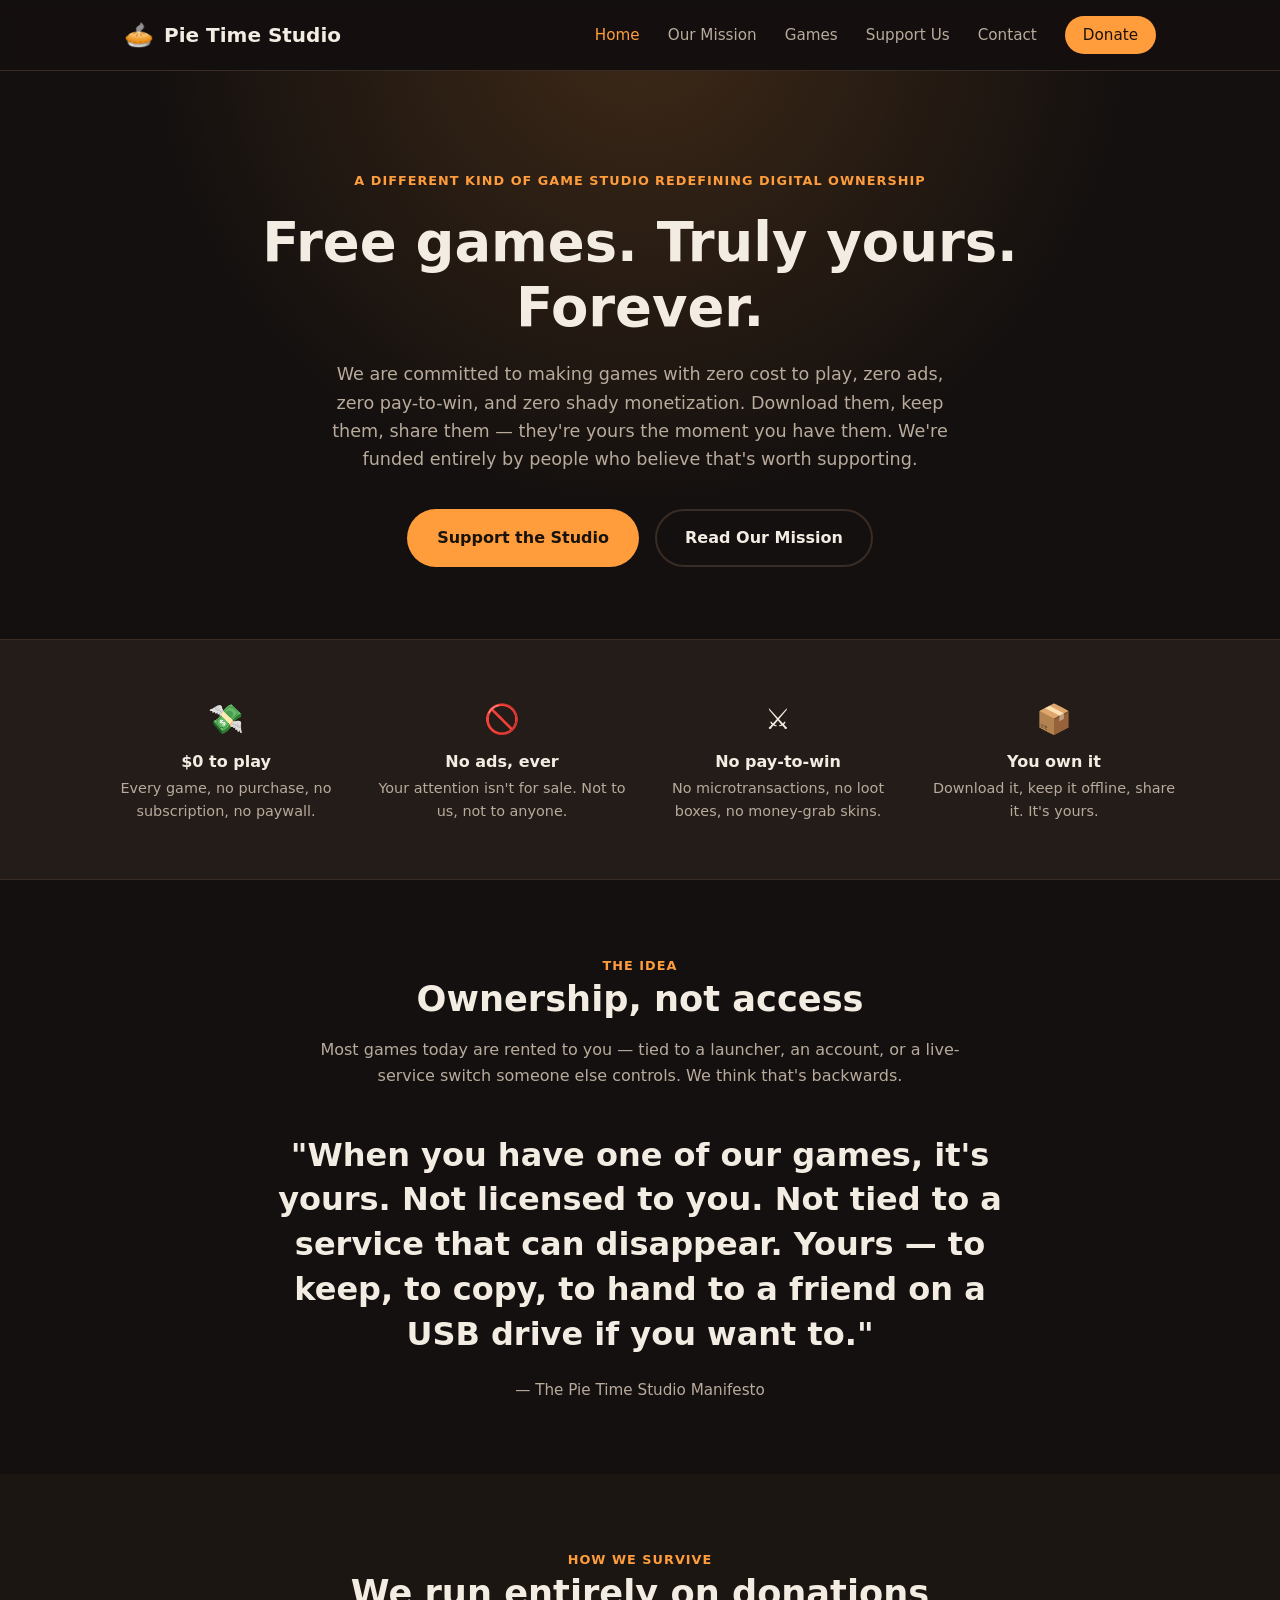
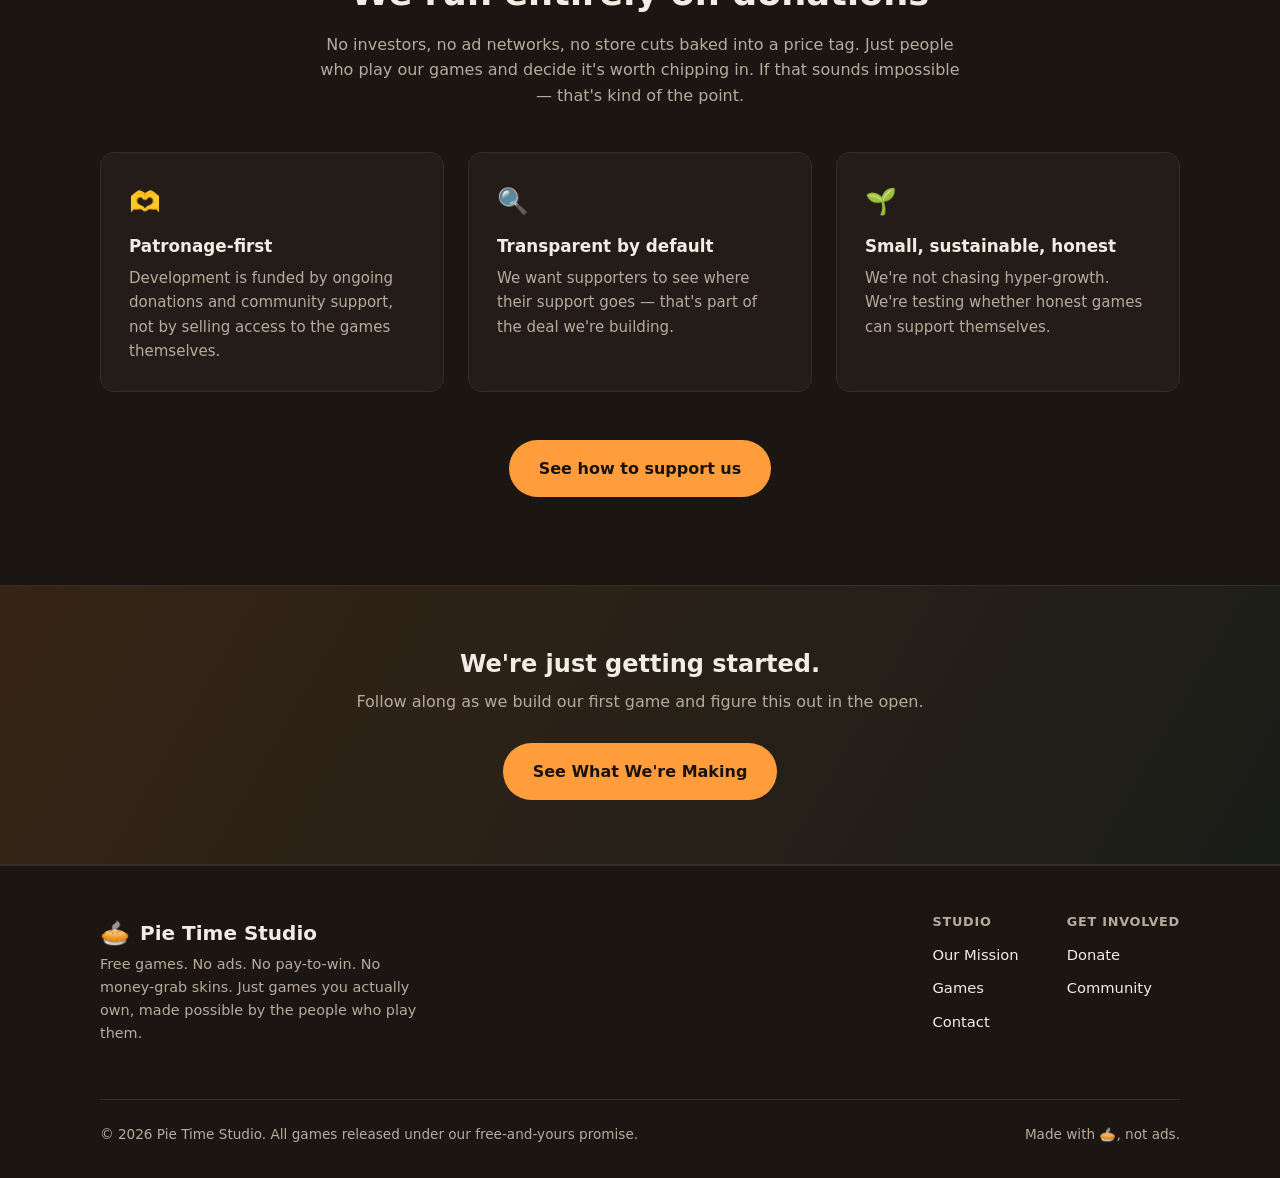
==== index.html @ 7f08e3c1 "Update d games page and homepage" ====
<!DOCTYPE html>
<html lang="en">
<head>
<meta charset="UTF-8">
<meta name="viewport" content="width=device-width, initial-scale=1.0">
<title>Pie Time Studio — Free Games. No Ads. No Catches. You Own It.</title>
<meta name="description" content="Pie Time Studio makes games that cost nothing, own nothing over you, and belong to you once you have them. Funded entirely by the people who play them.">
<link rel="stylesheet" href="css/style.css">
</head>
<body>

<header class="site-header">
  <nav class="nav">
    <a href="index.html" class="brand">
      <span class="brand-mark">🥧</span> Pie Time Studio
    </a>
    <button class="nav-toggle" aria-label="Toggle navigation" aria-expanded="false">☰</button>
    <ul class="nav-links">
      <li><a href="index.html">Home</a></li>
      <li><a href="about.html">Our Mission</a></li>
      <li><a href="games.html">Games</a></li>
      <li><a href="support.html">Support Us</a></li>
      <li><a href="contact.html">Contact</a></li>
      <li><a href="support.html" class="nav-cta">Donate</a></li>
    </ul>
  </nav>
</header>

<main>

  <section class="hero">
    <span class="eyebrow">A different kind of game studio</span>
    <span class="eyebrow">Redefining digital ownership</span>
    <h1>Free games. Truly yours. Forever.</h1>
    <p class="lede">
      We are committed to making games with zero cost to play, zero ads, zero pay-to-win,
      and zero shady monetization. Download them, keep them, share them — they're
      yours the moment you have them. We're funded entirely by people who believe
      that's worth supporting.
    </p>
    <div class="hero-actions">
      <a href="support.html" class="btn btn-primary">Support the Studio</a>
      <a href="about.html" class="btn btn-outline">Read Our Mission</a>
    </div>
  </section>

  <section class="pledge">
    <div class="pledge-grid">
      <div class="pledge-item">
        <div class="icon">💸</div>
        <h3>$0 to play</h3>
        <p>Every game, no purchase, no subscription, no paywall.</p>
      </div>
      <div class="pledge-item">
        <div class="icon">🚫</div>
        <h3>No ads, ever</h3>
        <p>Your attention isn't for sale. Not to us, not to anyone.</p>
      </div>
      <div class="pledge-item">
        <div class="icon">⚔️</div>
        <h3>No pay-to-win</h3>
        <p>No microtransactions, no loot boxes, no money-grab skins.</p>
      </div>
      <div class="pledge-item">
        <div class="icon">📦</div>
        <h3>You own it</h3>
        <p>Download it, keep it offline, share it. It's yours.</p>
      </div>
    </div>
  </section>

  <section class="block">
    <div class="section-head">
      <span class="eyebrow">The Idea</span>
      <h2>Ownership, not access</h2>
      <p>
        Most games today are rented to you — tied to a launcher, an account,
        or a live-service switch someone else controls. We think that's backwards.
      </p>
    </div>
    <div class="manifesto">
      <blockquote>
        "When you have one of our games, it's yours. Not licensed to you.
        Not tied to a service that can disappear. Yours — to keep, to copy,
        to hand to a friend on a USB drive if you want to."
      </blockquote>
      <cite>— The Pie Time Studio Manifesto</cite>
    </div>
  </section>

  <section class="block block-alt">
    <div class="section-head">
      <span class="eyebrow">How we survive</span>
      <h2>We run entirely on donations</h2>
      <p>
        No investors, no ad networks, no store cuts baked into a price tag.
        Just people who play our games and decide it's worth chipping in.
        If that sounds impossible — that's kind of the point.
      </p>
    </div>
    <div class="grid">
      <div class="card">
        <span class="icon">🫶</span>
        <h3>Patronage-first</h3>
        <p>Development is funded by ongoing donations and community support, not by selling access to the games themselves.</p>
      </div>
      <div class="card">
        <span class="icon">🔍</span>
        <h3>Transparent by default</h3>
        <p>We want supporters to see where their support goes — that's part of the deal we're building.</p>
      </div>
      <div class="card">
        <span class="icon">🌱</span>
        <h3>Small, sustainable, honest</h3>
        <p>We're not chasing hyper-growth. We're testing whether honest games can support themselves.</p>
      </div>
    </div>
    <p class="center mt-lg">
      <a href="support.html" class="btn btn-primary">See how to support us</a>
    </p>
  </section>

  <section class="cta-band">
    <h2>We're just getting started.</h2>
    <p>Follow along as we build our first game and figure this out in the open.</p>
    <a href="games.html" class="btn btn-primary">See What We're Making</a>
  </section>

</main>

<footer class="site-footer">
  <div class="footer-grid">
    <div class="footer-brand">
      <a href="index.html" class="brand"><span class="brand-mark">🥧</span> Pie Time Studio</a>
      <p>Free games. No ads. No pay-to-win. No money-grab skins. Just games you actually own, made possible by the people who play them.</p>
    </div>
    <div class="footer-links">
      <div>
        <h4>Studio</h4>
        <ul>
          <li><a href="about.html">Our Mission</a></li>
          <li><a href="games.html">Games</a></li>
          <li><a href="contact.html">Contact</a></li>
        </ul>
      </div>
      <div>
        <h4>Get Involved</h4>
        <ul>
          <li><a href="support.html">Donate</a></li>
          <li><a href="contact.html">Community</a></li>
        </ul>
      </div>
    </div>
  </div>
  <div class="footer-bottom">
    <span>&copy; <span data-year></span> Pie Time Studio. All games released under our free-and-yours promise.</span>
    <span>Made with 🥧, not ads.</span>
  </div>
</footer>

<script src="js/main.js"></script>
</body>
</html>
---- css/style.css ----
/* ============================
   Pie Time Studio — stylesheet
   ============================ */

:root {
  --bg: #14100f;
  --bg-alt: #1c1613;
  --surface: #241c18;
  --border: #382c25;
  --text: #f3ece2;
  --text-dim: #b8ab9c;
  --accent: #ff9d3d;      /* pie crust gold/orange */
  --accent-dim: #c97a2b;
  --accent-2: #6fb98f;    /* mint, for "free/no-cost" accents */
  --danger: #e0674f;
  --radius: 14px;
  --max-width: 1080px;
  --font-head: "Poppins", "Segoe UI", system-ui, sans-serif;
  --font-body: "Inter", "Segoe UI", system-ui, sans-serif;
}

* { box-sizing: border-box; }

html { scroll-behavior: smooth; }

body {
  margin: 0;
  background: var(--bg);
  color: var(--text);
  font-family: var(--font-body);
  line-height: 1.6;
  -webkit-font-smoothing: antialiased;
}

img { max-width: 100%; display: block; }

a { color: var(--accent); text-decoration: none; }
a:hover { text-decoration: underline; }

h1, h2, h3, h4 {
  font-family: var(--font-head);
  line-height: 1.2;
  margin: 0 0 0.5em;
}

p { margin: 0 0 1em; }

.container {
  max-width: var(--max-width);
  margin: 0 auto;
  padding: 0 24px;
}

/* ---------- Header / Nav ---------- */

.site-header {
  position: sticky;
  top: 0;
  z-index: 100;
  background: rgba(20, 16, 15, 0.9);
  backdrop-filter: blur(8px);
  border-bottom: 1px solid var(--border);
}

.nav {
  display: flex;
  align-items: center;
  justify-content: space-between;
  padding: 16px 24px;
  max-width: var(--max-width);
  margin: 0 auto;
}

.brand {
  display: flex;
  align-items: center;
  gap: 10px;
  font-family: var(--font-head);
  font-weight: 700;
  font-size: 1.25rem;
  color: var(--text);
}

.brand:hover { text-decoration: none; }

.brand-mark {
  font-size: 1.5rem;
}

.nav-links {
  display: flex;
  gap: 28px;
  list-style: none;
  margin: 0;
  padding: 0;
}

.nav-links a {
  color: var(--text-dim);
  font-weight: 500;
  font-size: 0.95rem;
}

.nav-links a:hover,
.nav-links a.active {
  color: var(--accent);
  text-decoration: none;
}

.nav-cta {
  background: var(--accent);
  color: #1a130c !important;
  padding: 10px 18px;
  border-radius: 999px;
  font-weight: 700;
}

.nav-cta:hover {
  background: #ffb15e;
  text-decoration: none;
}

.nav-toggle {
  display: none;
  background: none;
  border: 1px solid var(--border);
  color: var(--text);
  border-radius: 8px;
  padding: 8px 10px;
  font-size: 1.1rem;
  cursor: pointer;
}

@media (max-width: 780px) {
  .nav-toggle { display: block; }

  .nav-links {
    position: absolute;
    top: 100%;
    left: 0;
    right: 0;
    background: var(--bg-alt);
    border-bottom: 1px solid var(--border);
    flex-direction: column;
    gap: 0;
    display: none;
    padding: 8px 0;
  }

  .nav-links.open { display: flex; }

  .nav-links li { width: 100%; }

  .nav-links a {
    display: block;
    padding: 14px 24px;
    border-bottom: 1px solid var(--border);
  }

  .nav-cta { margin: 14px 24px; display: inline-block; }
}

/* ---------- Hero ---------- */

.hero {
  padding: 96px 24px 72px;
  text-align: center;
  background:
    radial-gradient(circle at 50% -10%, rgba(255, 157, 61, 0.18), transparent 55%),
    var(--bg);
}

.hero .eyebrow {
  display: inline-block;
  color: var(--accent);
  font-weight: 700;
  letter-spacing: 0.08em;
  text-transform: uppercase;
  font-size: 0.8rem;
  margin-bottom: 18px;
}

.hero h1 {
  font-size: clamp(2.2rem, 5vw, 3.4rem);
  max-width: 760px;
  margin: 0 auto 20px;
}

.hero .lede {
  max-width: 620px;
  margin: 0 auto 36px;
  color: var(--text-dim);
  font-size: 1.1rem;
}

.hero-actions {
  display: flex;
  gap: 16px;
  justify-content: center;
  flex-wrap: wrap;
}

/* ---------- Buttons ---------- */

.btn {
  display: inline-block;
  padding: 14px 28px;
  border-radius: 999px;
  font-weight: 700;
  font-size: 1rem;
  cursor: pointer;
  border: 2px solid transparent;
  transition: transform 0.15s ease, background 0.15s ease;
}

.btn:hover { transform: translateY(-2px); text-decoration: none; }

.btn-primary {
  background: var(--accent);
  color: #1a130c;
}

.btn-primary:hover { background: #ffb15e; }

.btn-outline {
  border-color: var(--border);
  color: var(--text);
}

.btn-outline:hover { border-color: var(--accent); color: var(--accent); }

/* ---------- Pledge / Mission banner ---------- */

.pledge {
  background: var(--surface);
  border-top: 1px solid var(--border);
  border-bottom: 1px solid var(--border);
  padding: 56px 24px;
}

.pledge-grid {
  display: grid;
  grid-template-columns: repeat(4, 1fr);
  gap: 24px;
  max-width: var(--max-width);
  margin: 0 auto;
  text-align: center;
}

@media (max-width: 780px) {
  .pledge-grid { grid-template-columns: repeat(2, 1fr); }
}

.pledge-item .icon {
  font-size: 1.8rem;
  margin-bottom: 10px;
}

.pledge-item h3 {
  font-size: 1rem;
  margin-bottom: 6px;
}

.pledge-item p {
  color: var(--text-dim);
  font-size: 0.9rem;
  margin: 0;
}

/* ---------- Sections ---------- */

section.block {
  padding: 72px 24px;
}

.block-alt { background: var(--bg-alt); }

.section-head {
  max-width: 640px;
  margin: 0 auto 44px;
  text-align: center;
}

.section-head .eyebrow {
  color: var(--accent);
  font-weight: 700;
  letter-spacing: 0.08em;
  text-transform: uppercase;
  font-size: 0.8rem;
}

.section-head h2 {
  font-size: clamp(1.7rem, 3vw, 2.2rem);
}

.section-head p {
  color: var(--text-dim);
}

/* ---------- Cards / Grid ---------- */

.grid {
  display: grid;
  grid-template-columns: repeat(3, 1fr);
  gap: 24px;
  max-width: var(--max-width);
  margin: 0 auto;
}

@media (max-width: 900px) {
  .grid { grid-template-columns: repeat(2, 1fr); }
}

@media (max-width: 620px) {
  .grid { grid-template-columns: 1fr; }
}

.card {
  background: var(--surface);
  border: 1px solid var(--border);
  border-radius: var(--radius);
  padding: 28px;
}

.card h3 {
  font-size: 1.05rem;
  margin-bottom: 10px;
}

.card p {
  color: var(--text-dim);
  font-size: 0.94rem;
  margin: 0;
}

.card .icon {
  font-size: 1.6rem;
  margin-bottom: 14px;
  display: inline-block;
}

/* ---------- Game cards ---------- */

.game-card {
  background: var(--surface);
  border: 1px solid var(--border);
  border-radius: var(--radius);
  overflow: hidden;
  display: flex;
  flex-direction: column;
  transition: border-color 0.15s ease, box-shadow 0.15s ease, transform 0.15s ease;
}

.game-card .thumb {
  aspect-ratio: 16 / 9;
  background: linear-gradient(135deg, #2c2320, #1c1613);
  display: flex;
  align-items: center;
  justify-content: center;
  color: var(--text-dim);
  font-size: 0.85rem;
  letter-spacing: 0.04em;
  text-transform: uppercase;
  border-bottom: 1px solid var(--border);
}

.game-card .body { padding: 22px; flex: 1; display: flex; flex-direction: column; }

.game-card h3 { margin-bottom: 6px; }

.game-card .tags {
  display: flex;
  gap: 8px;
  flex-wrap: wrap;
  margin: 10px 0 14px;
}

.tag {
  font-size: 0.72rem;
  font-weight: 700;
  letter-spacing: 0.03em;
  text-transform: uppercase;
  padding: 4px 10px;
  border-radius: 999px;
  background: rgba(255, 157, 61, 0.12);
  color: var(--accent);
}

.tag.free { background: rgba(111, 185, 143, 0.14); color: var(--accent-2); }

.game-card .status {
  margin-top: auto;
  font-size: 0.85rem;
  color: var(--text-dim);
  padding-top: 14px;
  border-top: 1px solid var(--border);
}

/* ---------- Manifesto / quote ---------- */

.manifesto {
  max-width: 760px;
  margin: 0 auto;
  text-align: center;
}

.manifesto blockquote {
  font-family: var(--font-head);
  font-size: clamp(1.4rem, 3vw, 2rem);
  font-weight: 600;
  margin: 0 0 20px;
  line-height: 1.4;
}

.manifesto cite {
  color: var(--text-dim);
  font-style: normal;
  font-size: 0.95rem;
}

/* ---------- Compare table (own vs rent) ---------- */

.compare {
  max-width: 760px;
  margin: 0 auto;
  border: 1px solid var(--border);
  border-radius: var(--radius);
  overflow: hidden;
}

.compare table {
  width: 100%;
  border-collapse: collapse;
}

.compare th, .compare td {
  padding: 16px 20px;
  text-align: left;
  border-bottom: 1px solid var(--border);
  font-size: 0.95rem;
}

.compare th {
  background: var(--surface);
  font-family: var(--font-head);
}

.compare td.no { color: var(--danger); }
.compare td.yes { color: var(--accent-2); }

.compare tr:last-child td { border-bottom: none; }

/* ---------- Donate / support page ---------- */

.tier-grid {
  display: grid;
  grid-template-columns: repeat(3, 1fr);
  gap: 24px;
  max-width: var(--max-width);
  margin: 0 auto;
}

@media (max-width: 900px) {
  .tier-grid { grid-template-columns: 1fr; }
}

.tier {
  background: var(--surface);
  border: 1px solid var(--border);
  border-radius: var(--radius);
  padding: 30px;
  text-align: center;
}

.tier.featured {
  border-color: var(--accent);
  box-shadow: 0 0 0 1px var(--accent);
}

.tier .amount {
  font-family: var(--font-head);
  font-size: 2rem;
  font-weight: 700;
  color: var(--accent);
  margin: 10px 0;
}

.tier ul {
  list-style: none;
  padding: 0;
  margin: 18px 0 24px;
  text-align: left;
  color: var(--text-dim);
  font-size: 0.9rem;
}

.tier li {
  padding: 6px 0;
  padding-left: 22px;
  position: relative;
}

.tier li::before {
  content: "✓";
  position: absolute;
  left: 0;
  color: var(--accent-2);
}

.platform-links {
  display: flex;
  gap: 16px;
  justify-content: center;
  flex-wrap: wrap;
  margin-top: 40px;
}

.platform-links a {
  display: inline-flex;
  align-items: center;
  gap: 10px;
  background: var(--surface);
  border: 1px solid var(--border);
  padding: 14px 24px;
  border-radius: 999px;
  color: var(--text);
  font-weight: 600;
}

.platform-links a:hover {
  border-color: var(--accent);
  color: var(--accent);
  text-decoration: none;
}

/* ---------- Newsletter / CTA band ---------- */

.cta-band {
  background: linear-gradient(120deg, rgba(255,157,61,0.14), rgba(111,185,143,0.08));
  border-top: 1px solid var(--border);
  border-bottom: 1px solid var(--border);
  padding: 64px 24px;
  text-align: center;
}

.cta-band h2 { margin-bottom: 10px; }
.cta-band p { color: var(--text-dim); margin-bottom: 28px; }

/* ---------- Footer ---------- */

.site-footer {
  padding: 48px 24px 32px;
  border-top: 1px solid var(--border);
  background: var(--bg-alt);
}

.footer-grid {
  max-width: var(--max-width);
  margin: 0 auto;
  display: flex;
  justify-content: space-between;
  gap: 32px;
  flex-wrap: wrap;
}

.footer-brand p {
  color: var(--text-dim);
  max-width: 320px;
  font-size: 0.9rem;
}

.footer-links {
  display: flex;
  gap: 48px;
  flex-wrap: wrap;
}

.footer-links h4 {
  font-size: 0.8rem;
  text-transform: uppercase;
  letter-spacing: 0.06em;
  color: var(--text-dim);
  margin-bottom: 12px;
}

.footer-links ul {
  list-style: none;
  padding: 0;
  margin: 0;
}

.footer-links li { margin-bottom: 8px; }

.footer-links a {
  color: var(--text);
  font-size: 0.92rem;
}

.footer-bottom {
  max-width: var(--max-width);
  margin: 40px auto 0;
  padding-top: 24px;
  border-top: 1px solid var(--border);
  color: var(--text-dim);
  font-size: 0.85rem;
  display: flex;
  justify-content: space-between;
  flex-wrap: wrap;
  gap: 8px;
}

/* ---------- Page header (non-home pages) ---------- */

.page-hero {
  padding: 72px 24px 48px;
  text-align: center;
  background: radial-gradient(circle at 50% -10%, rgba(255, 157, 61, 0.14), transparent 55%);
}

.page-hero .eyebrow {
  color: var(--accent);
  font-weight: 700;
  letter-spacing: 0.08em;
  text-transform: uppercase;
  font-size: 0.8rem;
}

.page-hero h1 {
  font-size: clamp(2rem, 4vw, 2.8rem);
  max-width: 720px;
  margin: 14px auto 16px;
}

.page-hero .lede {
  max-width: 620px;
  margin: 0 auto;
  color: var(--text-dim);
}

/* ---------- Misc ---------- */

.center { text-align: center; }
.mt-lg { margin-top: 48px; }

.badge-row {
  display: flex;
  justify-content: center;
  gap: 12px;
  flex-wrap: wrap;
  margin-top: 24px;
}

.badge-row .tag { font-size: 0.75rem; }

/* ---------- The Bean Patch ---------- */

.bean-pouch-bar {
  max-width: var(--max-width);
  margin: 0 auto 36px;
  background: var(--surface);
  border: 1px solid var(--border);
  border-radius: var(--radius);
  padding: 22px 26px;
  display: flex;
  align-items: center;
  justify-content: space-between;
  gap: 20px;
  flex-wrap: wrap;
}

.bean-pouch-heading {
  display: flex;
  align-items: flex-start;
  gap: 14px;
  max-width: 460px;
}

.bean-pouch-icon {
  font-size: 1.8rem;
  line-height: 1;
  transform: rotate(-8deg);
}

.bean-pouch-heading h2 {
  font-size: 1.05rem;
  margin-bottom: 4px;
}

.bean-pouch-heading p {
  color: var(--text-dim);
  font-size: 0.88rem;
  margin: 0;
}

.bean-pouch-tray {
  display: flex;
  align-items: center;
  gap: 10px;
  min-height: 44px;
  min-width: 140px;
  padding: 8px 14px;
  border: 2px dashed var(--border);
  border-radius: 999px;
  transition: border-color 0.15s ease, background 0.15s ease;
}

.bean-pouch-tray-empty {
  border-style: solid;
}

.bean-pouch-tray-empty::after {
  content: "empty \2014 dig one up";
  color: var(--text-dim);
  font-size: 0.8rem;
  font-style: italic;
}

.bean-reset-link {
  background: none;
  border: none;
  color: var(--text-dim);
  font-size: 0.8rem;
  cursor: pointer;
  padding: 0;
  text-decoration: underline;
  text-underline-offset: 3px;
  white-space: nowrap;
}

.bean-reset-link:hover { color: var(--accent); }

@media (max-width: 620px) {
  .bean-pouch-bar { flex-direction: column; align-items: stretch; }
  .bean-pouch-tray { justify-content: center; }
}

.bean-patch {
  margin-top: 16px;
  padding-top: 16px;
  border-top: 1px solid var(--border);
  display: flex;
  align-items: center;
  justify-content: space-between;
  gap: 12px;
}

.bean-jar {
  display: flex;
  align-items: center;
  gap: 4px;
  min-height: 28px;
  cursor: pointer;
  border-radius: 8px;
  padding: 2px 6px;
  margin-left: -6px;
  transition: background 0.15s ease;
}

.bean-jar:hover { background: rgba(255, 157, 61, 0.08); }

.bean-patch-empty .bean-jar { cursor: default; }
.bean-patch-empty .bean-jar:hover { background: none; }

.bean-jar-emoji {
  font-size: 1.1rem;
  opacity: 0.6;
}

.beans-in-jar {
  display: inline-flex;
  gap: 2px;
}

.bean-emoji {
  font-size: 1rem;
  display: inline-block;
  animation: bean-pop 0.35s ease;
}

.bean-token {
  cursor: grab;
  touch-action: none;
  user-select: none;
  -webkit-user-select: none;
  font-size: 1.3rem;
  line-height: 1;
  transition: transform 0.1s ease;
}

.bean-token:hover { transform: scale(1.15); }
.bean-token:active { cursor: grabbing; }

.beans-in-jar .bean-token {
  font-size: 1rem;
}

.bean-token-dragging {
  opacity: 0.25;
}

.bean-drag-ghost {
  position: fixed;
  top: 0;
  left: 0;
  z-index: 1000;
  font-size: 1.6rem;
  pointer-events: none;
  transform: translate(-50%, -50%) scale(1.3) rotate(-6deg);
  filter: drop-shadow(0 6px 10px rgba(0, 0, 0, 0.45));
}

.bean-drop-hover {
  background: rgba(255, 157, 61, 0.14);
  border-color: var(--accent);
}

.game-card.bean-drop-hover {
  border-color: var(--accent);
  box-shadow: 0 0 0 2px rgba(255, 157, 61, 0.35);
  transform: translateY(-2px);
}

.game-card.bean-drop-hover .bean-jar {
  background: rgba(255, 157, 61, 0.18);
}

@keyframes bean-pop {
  0% { transform: translateY(-10px) scale(0.5); opacity: 0; }
  60% { transform: translateY(2px) scale(1.15); opacity: 1; }
  100% { transform: translateY(0) scale(1); }
}

.bean-jar-bounce { animation: bean-jar-shake 0.4s ease; }

@keyframes bean-jar-shake {
  0%, 100% { transform: rotate(0); }
  25% { transform: rotate(-4deg); }
  75% { transform: rotate(4deg); }
}

.bean-btn {
  background: none;
  border: 1px solid var(--border);
  color: var(--text);
  font-size: 0.82rem;
  font-weight: 600;
  padding: 8px 14px;
  border-radius: 999px;
  cursor: pointer;
  white-space: nowrap;
  transition: border-color 0.15s ease, color 0.15s ease, transform 0.15s ease;
}

.bean-btn:hover:not(:disabled) {
  border-color: var(--accent);
  color: var(--accent);
  transform: translateY(-1px);
}

.bean-btn:disabled {
  opacity: 0.4;
  cursor: not-allowed;
}
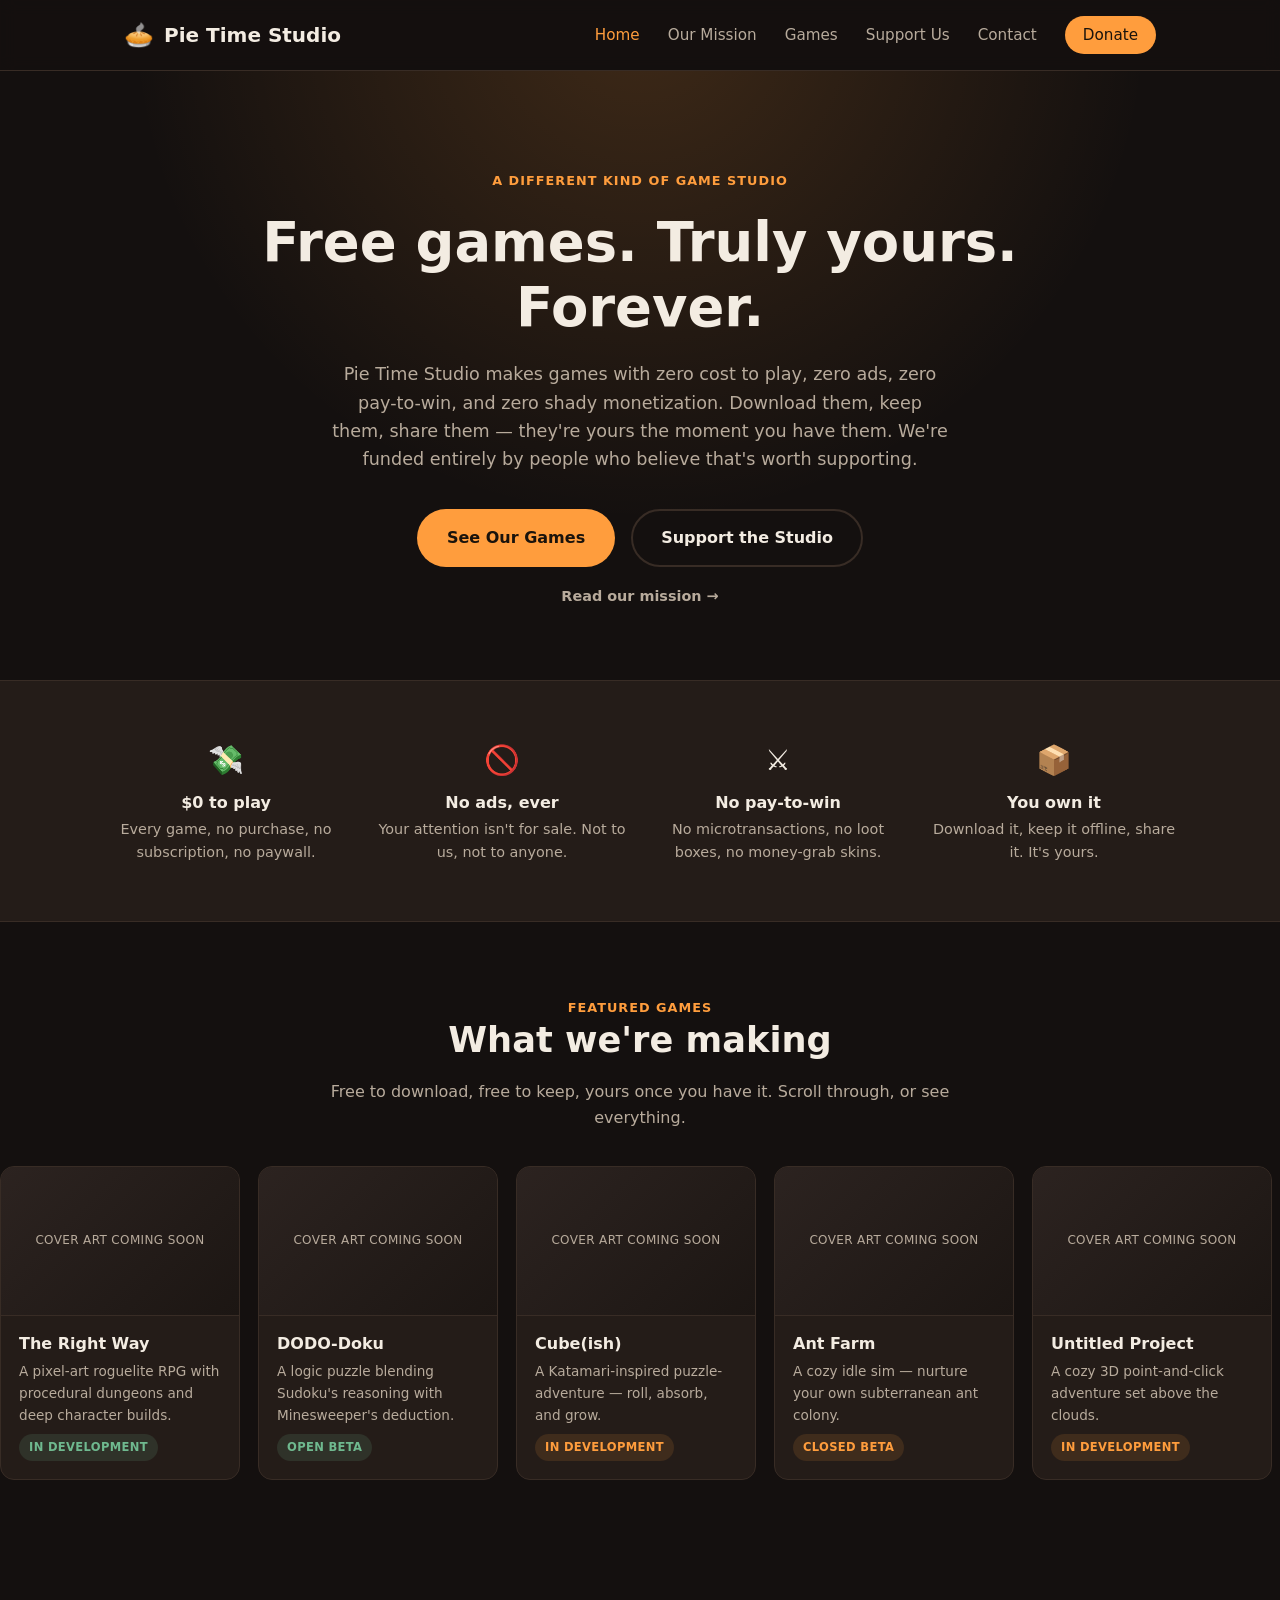
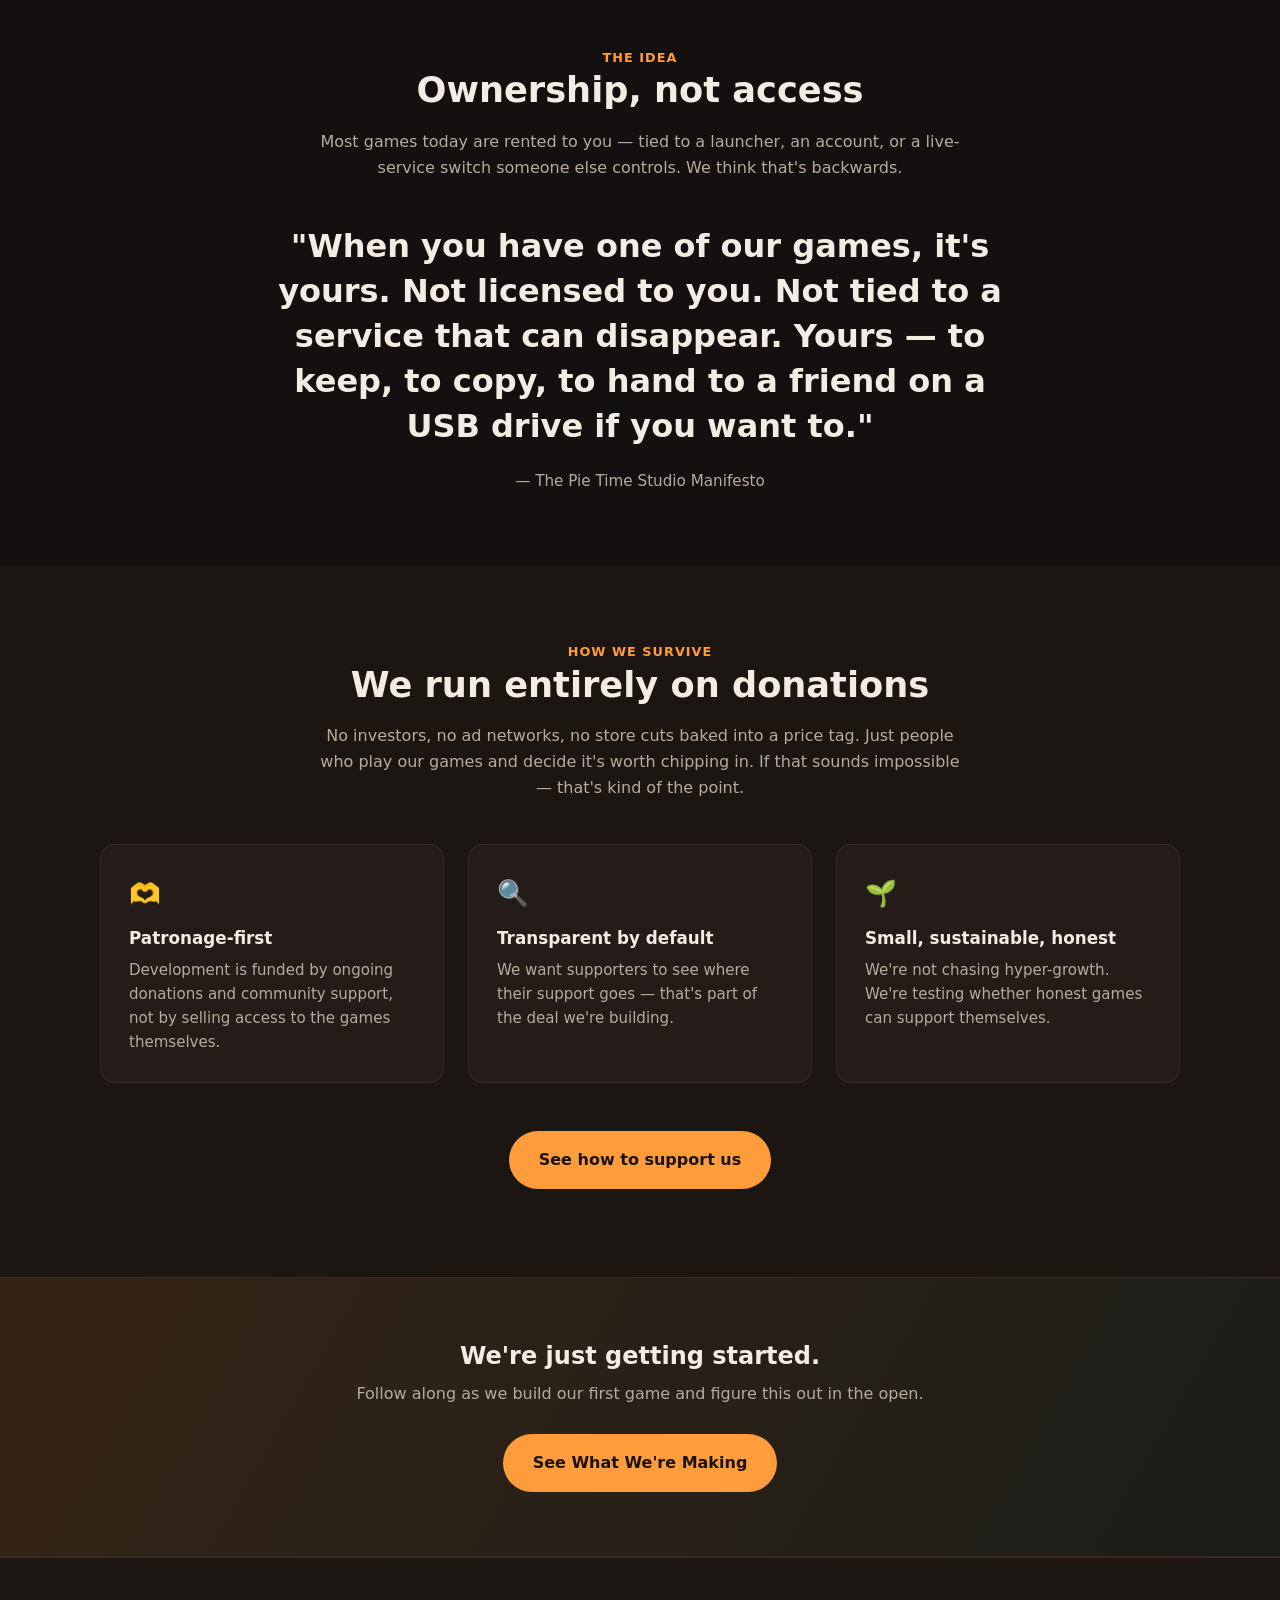
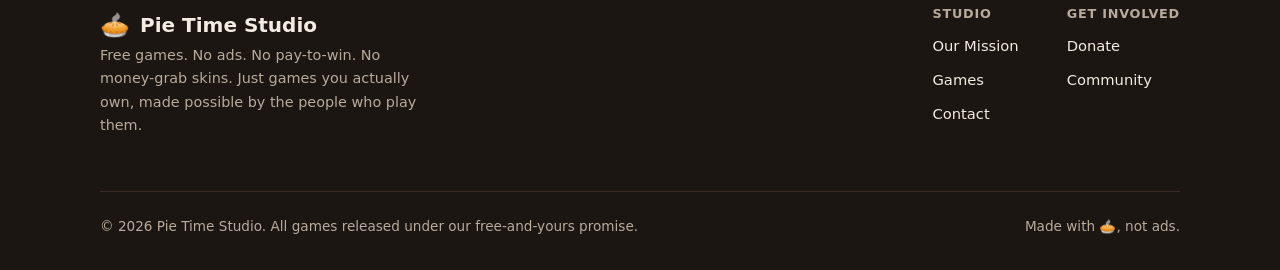
==== commit d66e3f25: "Add prominent Games CTA to hero and a Featured Games scroller on the homepage" ====
--- a/index.html
+++ b/index.html
@@ -30,18 +30,18 @@
 
   <section class="hero">
     <span class="eyebrow">A different kind of game studio</span>
-    <span class="eyebrow">Redefining digital ownership</span>
     <h1>Free games. Truly yours. Forever.</h1>
     <p class="lede">
-      We are committed to making games with zero cost to play, zero ads, zero pay-to-win,
+      Pie Time Studio makes games with zero cost to play, zero ads, zero pay-to-win,
       and zero shady monetization. Download them, keep them, share them — they're
       yours the moment you have them. We're funded entirely by people who believe
       that's worth supporting.
     </p>
     <div class="hero-actions">
-      <a href="support.html" class="btn btn-primary">Support the Studio</a>
-      <a href="about.html" class="btn btn-outline">Read Our Mission</a>
-    </div>
+      <a href="games.html" class="btn btn-primary">See Our Games</a>
+      <a href="support.html" class="btn btn-outline">Support the Studio</a>
+    </div>
+    <a href="about.html" class="hero-link">Read our mission →</a>
   </section>
 
   <section class="pledge">
@@ -66,6 +66,62 @@
         <h3>You own it</h3>
         <p>Download it, keep it offline, share it. It's yours.</p>
       </div>
+    </div>
+  </section>
+
+  <section class="block featured-games">
+    <div class="section-head">
+      <span class="eyebrow">Featured Games</span>
+      <h2>What we're making</h2>
+      <p>Free to download, free to keep, yours once you have it. Scroll through, or see everything.</p>
+    </div>
+    <div class="games-scroll">
+      <a href="games.html" class="mini-game-card">
+        <div class="mini-thumb">Cover art coming soon</div>
+        <div class="mini-body">
+          <h3>The Right Way</h3>
+          <p>A pixel-art roguelite RPG with procedural dungeons and deep character builds.</p>
+          <span class="tag free">In development</span>
+        </div>
+      </a>
+      <a href="games.html" class="mini-game-card">
+        <div class="mini-thumb">Cover art coming soon</div>
+        <div class="mini-body">
+          <h3>DODO-Doku</h3>
+          <p>A logic puzzle blending Sudoku's reasoning with Minesweeper's deduction.</p>
+          <span class="tag free">Open Beta</span>
+        </div>
+      </a>
+      <a href="games.html" class="mini-game-card">
+        <div class="mini-thumb">Cover art coming soon</div>
+        <div class="mini-body">
+          <h3>Cube(ish)</h3>
+          <p>A Katamari-inspired puzzle-adventure — roll, absorb, and grow.</p>
+          <span class="tag">In development</span>
+        </div>
+      </a>
+      <a href="games.html" class="mini-game-card">
+        <div class="mini-thumb">Cover art coming soon</div>
+        <div class="mini-body">
+          <h3>Ant Farm</h3>
+          <p>A cozy idle sim — nurture your own subterranean ant colony.</p>
+          <span class="tag">Closed Beta</span>
+        </div>
+      </a>
+      <a href="games.html" class="mini-game-card">
+        <div class="mini-thumb">Cover art coming soon</div>
+        <div class="mini-body">
+          <h3>Untitled Project</h3>
+          <p>A cozy 3D point-and-click adventure set above the clouds.</p>
+          <span class="tag">In development</span>
+        </div>
+      </a>
+      <a href="games.html" class="mini-game-card mini-game-card-more">
+        <div class="mini-more-inner">
+          <span class="mini-more-arrow">→</span>
+          <span>See all games</span>
+        </div>
+      </a>
     </div>
   </section>
 
--- a/css/style.css
+++ b/css/style.css
@@ -200,6 +200,16 @@
   flex-wrap: wrap;
 }
 
+.hero-link {
+  display: inline-block;
+  margin-top: 18px;
+  color: var(--text-dim);
+  font-size: 0.9rem;
+  font-weight: 600;
+}
+
+.hero-link:hover { color: var(--accent); text-decoration: none; }
+
 /* ---------- Buttons ---------- */
 
 .btn {
@@ -394,6 +404,97 @@
   color: var(--text-dim);
   padding-top: 14px;
   border-top: 1px solid var(--border);
+}
+
+/* ---------- Featured games scroller (homepage) ---------- */
+
+.featured-games .section-head { margin-bottom: 32px; }
+
+.games-scroll {
+  display: flex;
+  gap: 18px;
+  overflow-x: auto;
+  scroll-snap-type: x proximity;
+  padding: 4px 24px 20px;
+  margin: 0 -24px;
+  -webkit-overflow-scrolling: touch;
+  scrollbar-width: thin;
+  scrollbar-color: var(--border) transparent;
+}
+
+.games-scroll::-webkit-scrollbar { height: 8px; }
+.games-scroll::-webkit-scrollbar-thumb { background: var(--border); border-radius: 999px; }
+.games-scroll::-webkit-scrollbar-track { background: transparent; }
+
+.mini-game-card {
+  flex: 0 0 240px;
+  scroll-snap-align: start;
+  background: var(--surface);
+  border: 1px solid var(--border);
+  border-radius: var(--radius);
+  overflow: hidden;
+  color: var(--text);
+  display: flex;
+  flex-direction: column;
+  transition: border-color 0.15s ease, transform 0.15s ease;
+}
+
+.mini-game-card:hover {
+  border-color: var(--accent);
+  transform: translateY(-3px);
+  text-decoration: none;
+}
+
+.mini-thumb {
+  aspect-ratio: 16 / 10;
+  background: linear-gradient(135deg, #2c2320, #1c1613);
+  display: flex;
+  align-items: center;
+  justify-content: center;
+  color: var(--text-dim);
+  font-size: 0.75rem;
+  letter-spacing: 0.03em;
+  text-transform: uppercase;
+  border-bottom: 1px solid var(--border);
+  text-align: center;
+  padding: 0 12px;
+}
+
+.mini-body { padding: 18px; flex: 1; display: flex; flex-direction: column; gap: 8px; }
+
+.mini-body h3 { font-size: 1rem; margin: 0; }
+
+.mini-body p {
+  color: var(--text-dim);
+  font-size: 0.85rem;
+  margin: 0;
+  flex: 1;
+}
+
+.mini-body .tag { align-self: flex-start; }
+
+.mini-game-card-more {
+  align-items: center;
+  justify-content: center;
+  background: transparent;
+  border-style: dashed;
+}
+
+.mini-more-inner {
+  display: flex;
+  flex-direction: column;
+  align-items: center;
+  gap: 10px;
+  color: var(--text-dim);
+  font-weight: 700;
+  padding: 40px 20px;
+}
+
+.mini-game-card-more:hover .mini-more-inner { color: var(--accent); }
+
+.mini-more-arrow {
+  font-size: 1.6rem;
+  color: var(--accent);
 }
 
 /* ---------- Manifesto / quote ---------- */
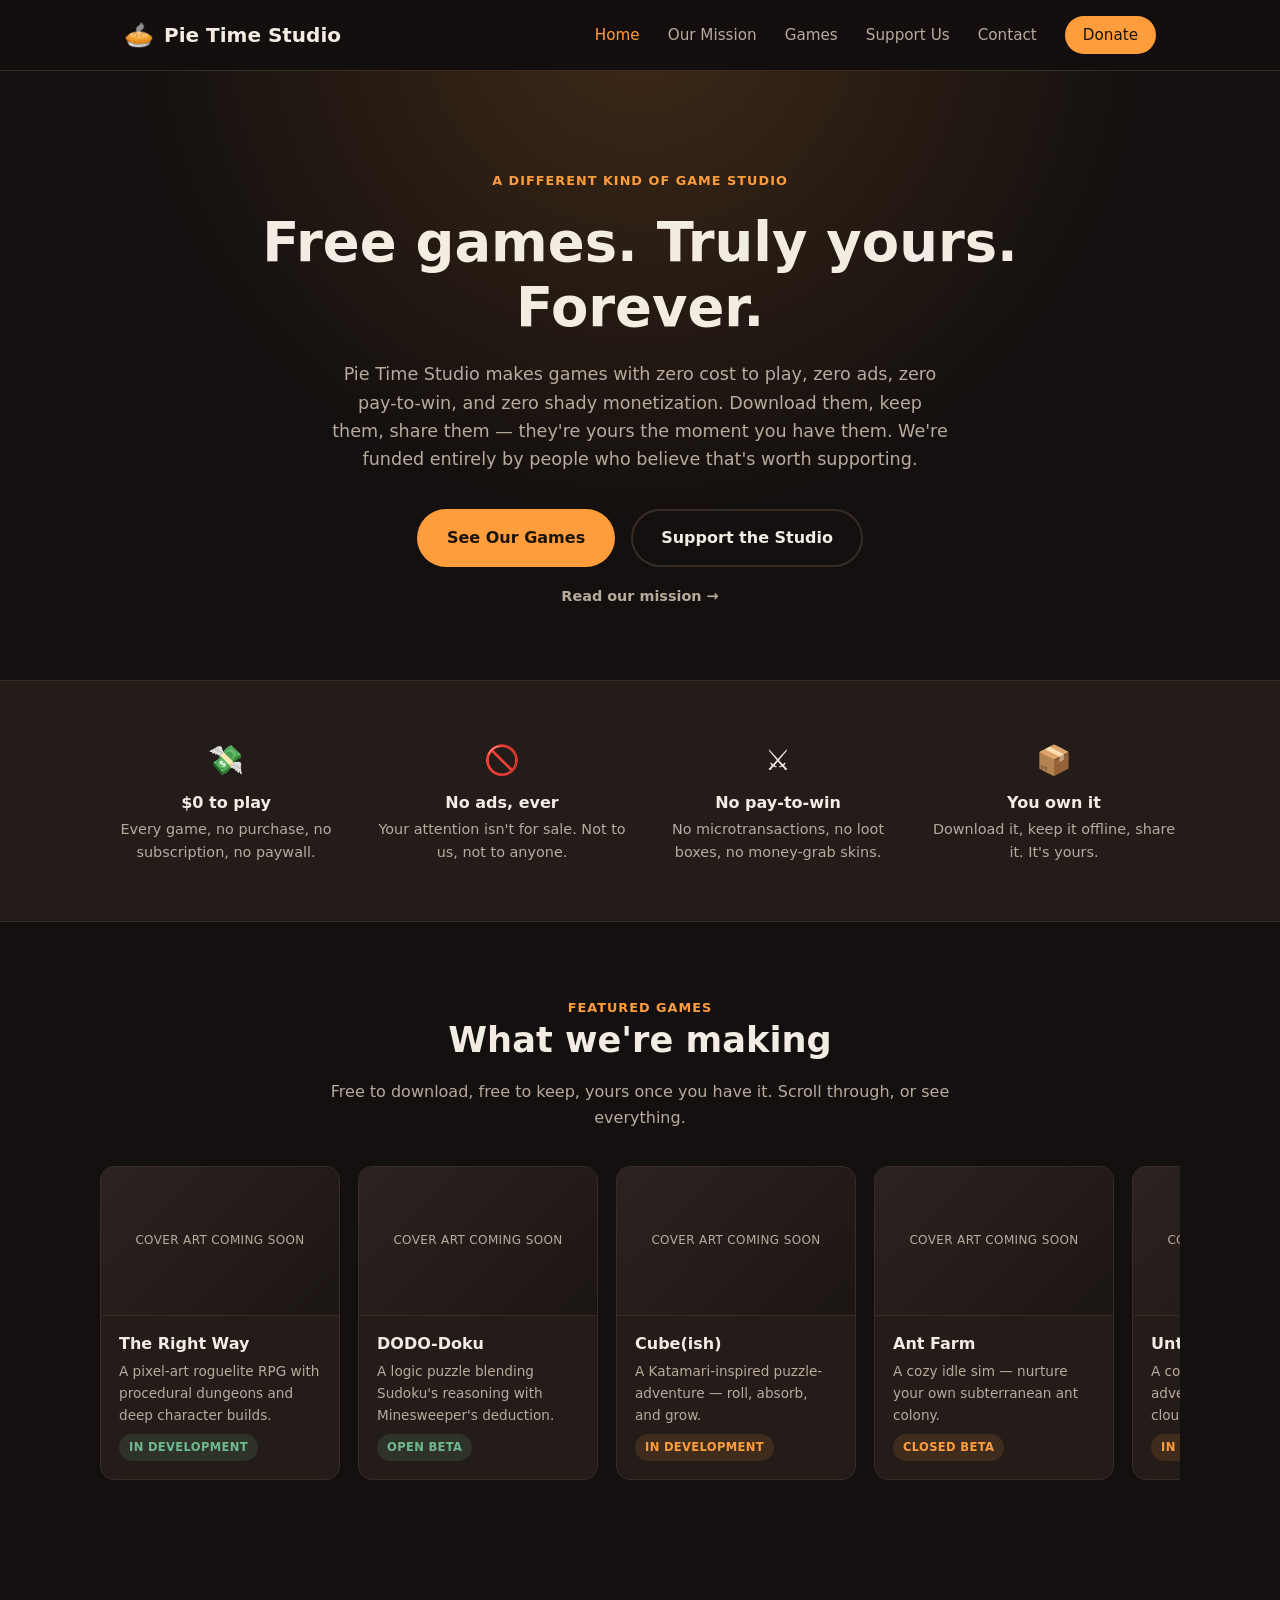
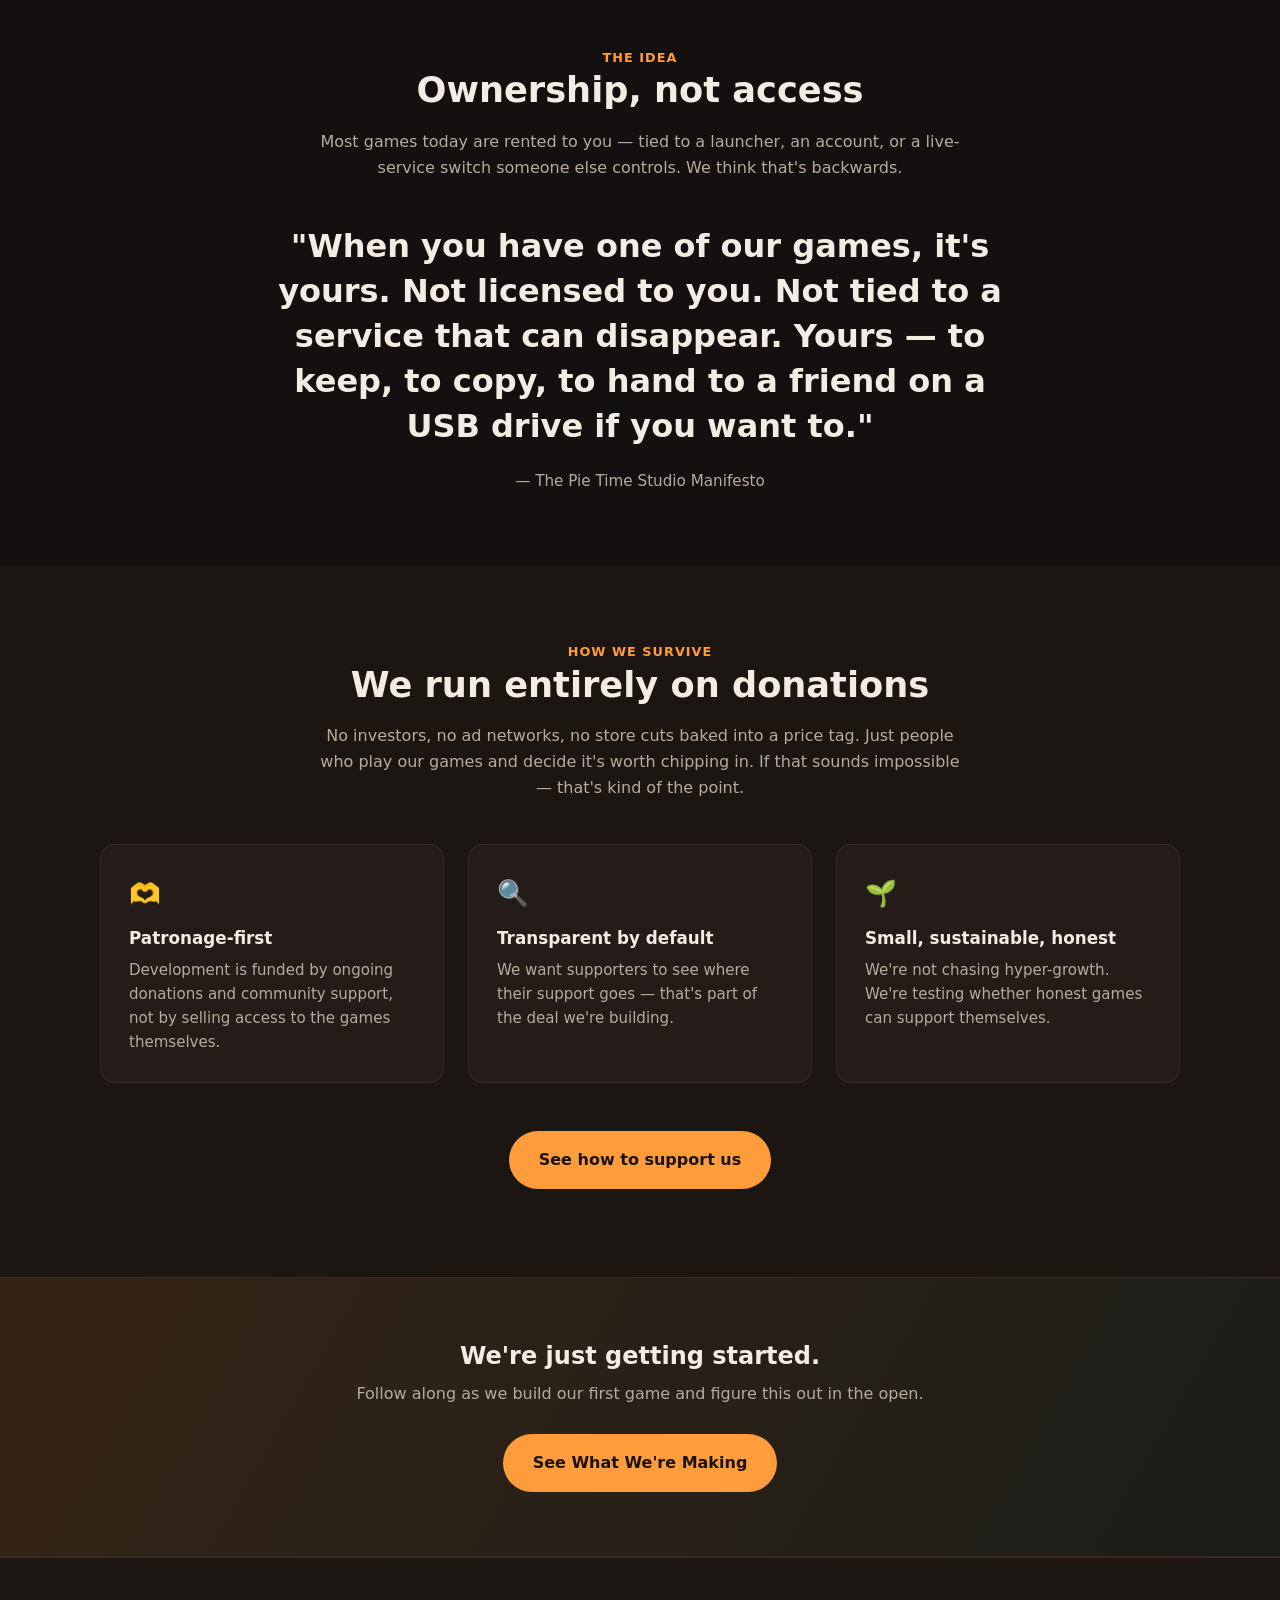
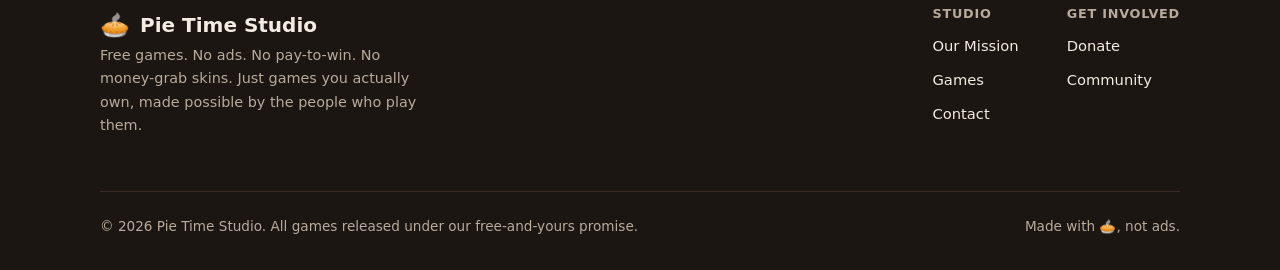
==== commit 02914364: "Center the featured games scroller within the page container" ====
--- a/index.html
+++ b/index.html
@@ -75,6 +75,7 @@
       <h2>What we're making</h2>
       <p>Free to download, free to keep, yours once you have it. Scroll through, or see everything.</p>
     </div>
+    <div class="games-scroll-wrap">
     <div class="games-scroll">
       <a href="games.html" class="mini-game-card">
         <div class="mini-thumb">Cover art coming soon</div>
@@ -122,6 +123,7 @@
           <span>See all games</span>
         </div>
       </a>
+    </div>
     </div>
   </section>
 
--- a/css/style.css
+++ b/css/style.css
@@ -410,16 +410,27 @@
 
 .featured-games .section-head { margin-bottom: 32px; }
 
+.games-scroll-wrap {
+  max-width: var(--max-width);
+  margin: 0 auto;
+}
+
 .games-scroll {
   display: flex;
   gap: 18px;
   overflow-x: auto;
   scroll-snap-type: x proximity;
-  padding: 4px 24px 20px;
-  margin: 0 -24px;
+  padding: 4px 4px 20px;
   -webkit-overflow-scrolling: touch;
   scrollbar-width: thin;
   scrollbar-color: var(--border) transparent;
+}
+
+@media (max-width: 780px) {
+  .games-scroll {
+    padding: 4px 24px 20px;
+    margin: 0 -24px;
+  }
 }
 
 .games-scroll::-webkit-scrollbar { height: 8px; }
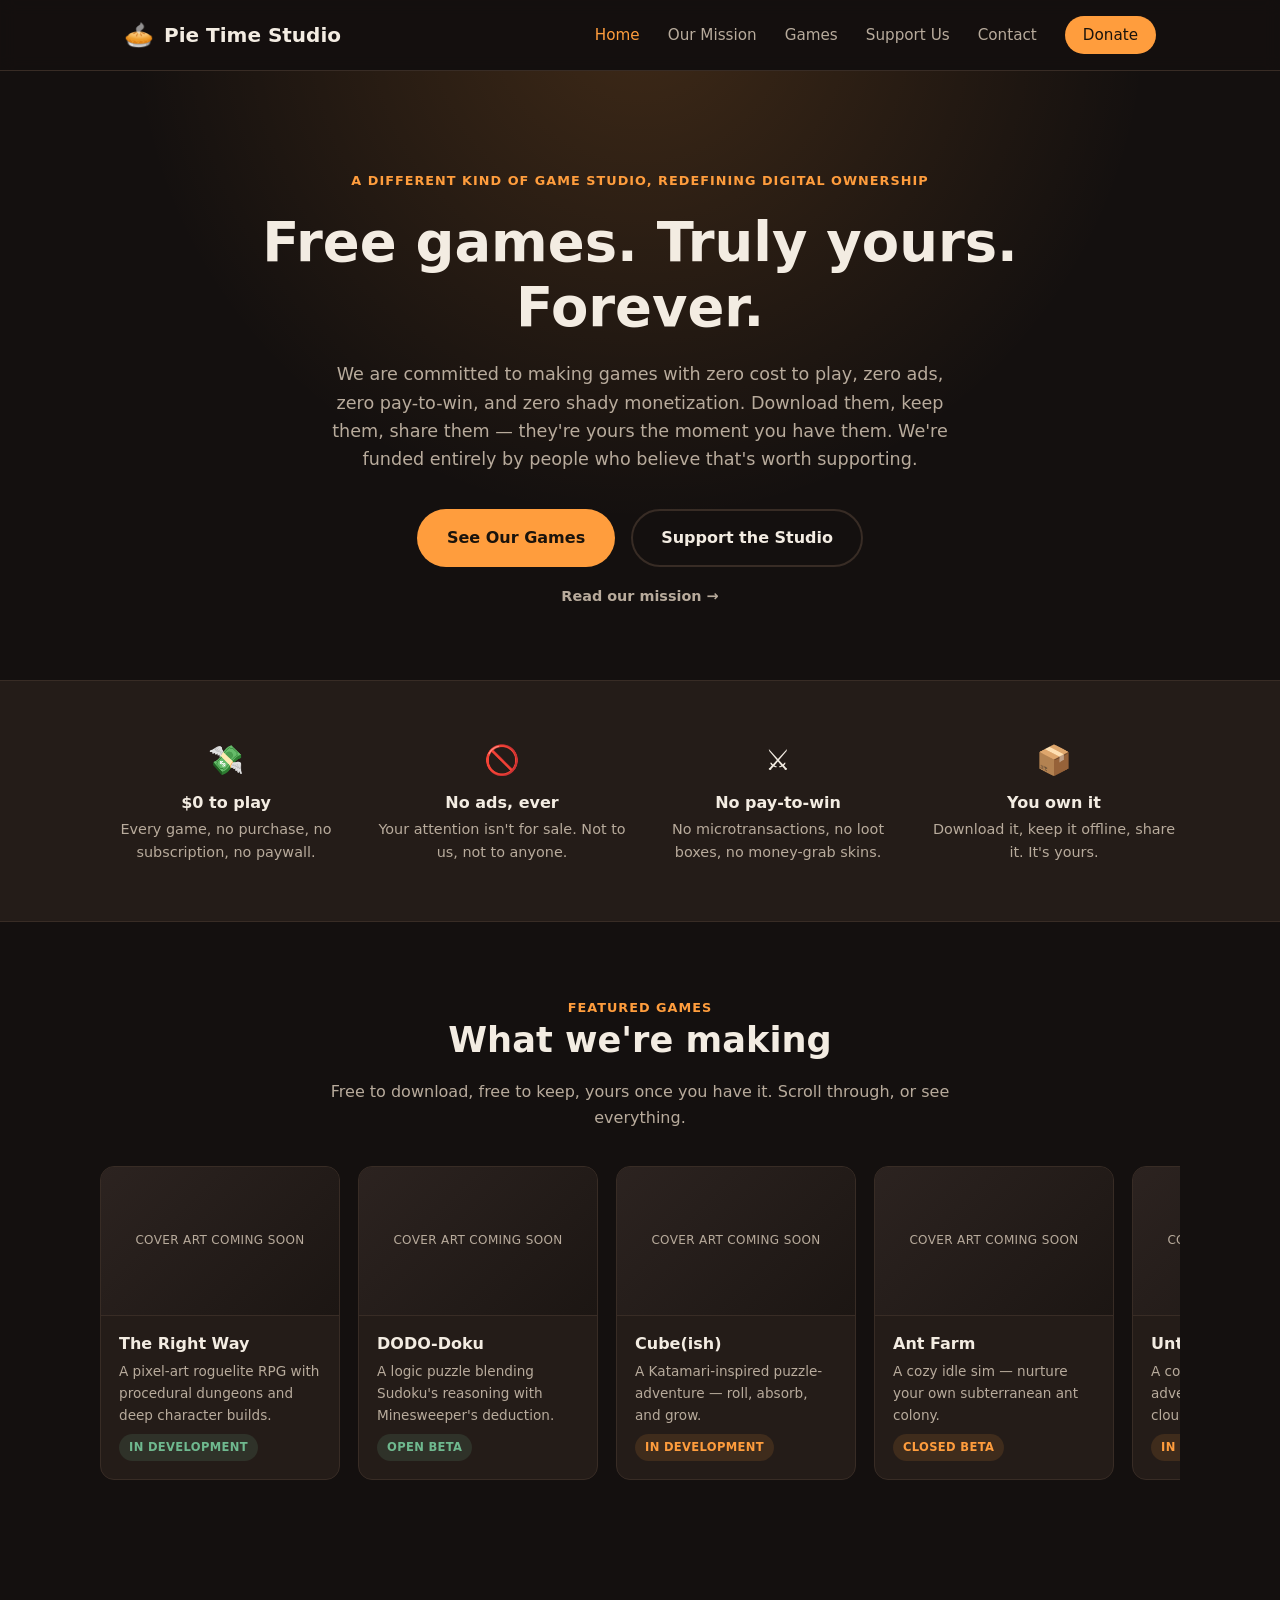
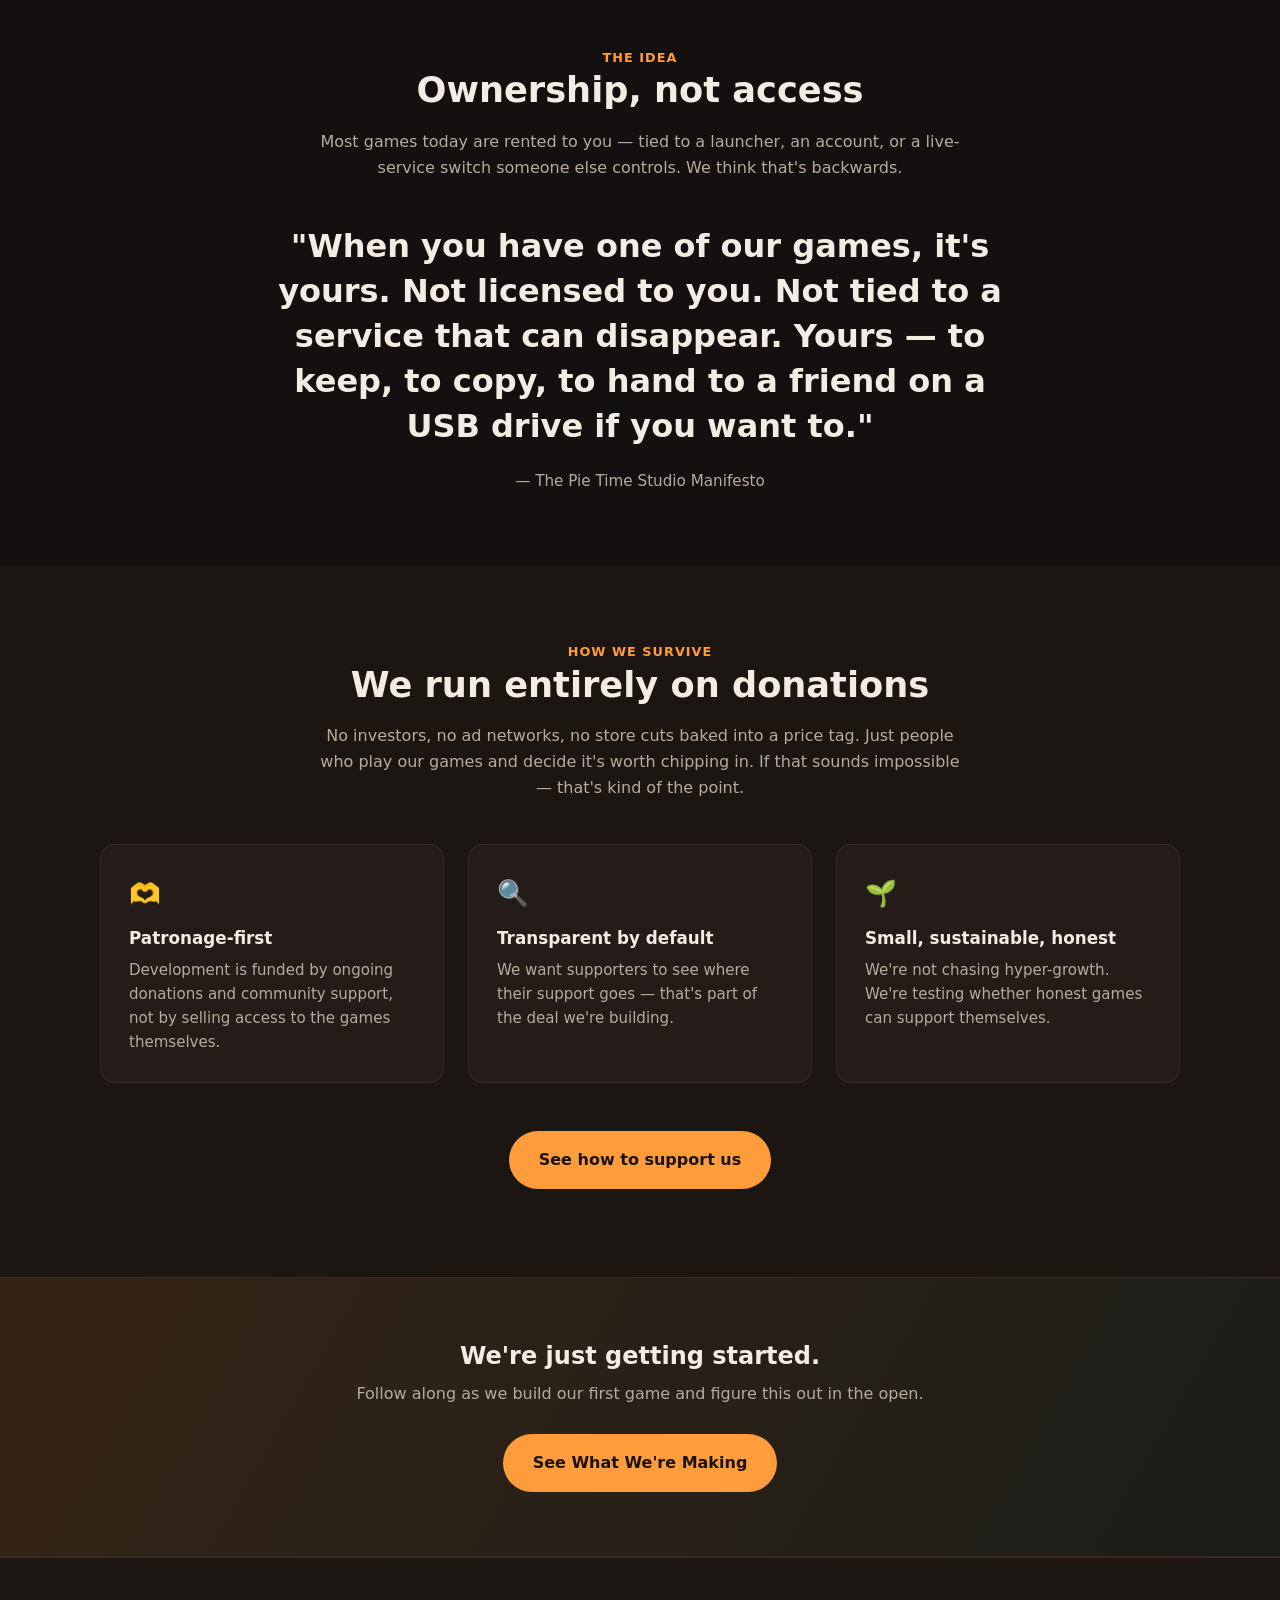
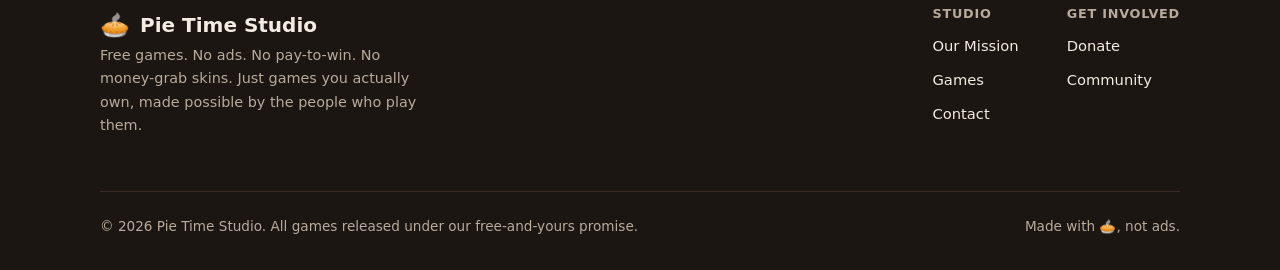
==== commit 8c68dd96: "Tag line edits" ====
--- a/index.html
+++ b/index.html
@@ -29,10 +29,10 @@
 <main>
 
   <section class="hero">
-    <span class="eyebrow">A different kind of game studio</span>
+    <span class="eyebrow">A different kind of game studio, Redefining digital ownership</span>
     <h1>Free games. Truly yours. Forever.</h1>
     <p class="lede">
-      Pie Time Studio makes games with zero cost to play, zero ads, zero pay-to-win,
+      We are committed to making games with zero cost to play, zero ads, zero pay-to-win,
       and zero shady monetization. Download them, keep them, share them — they're
       yours the moment you have them. We're funded entirely by people who believe
       that's worth supporting.
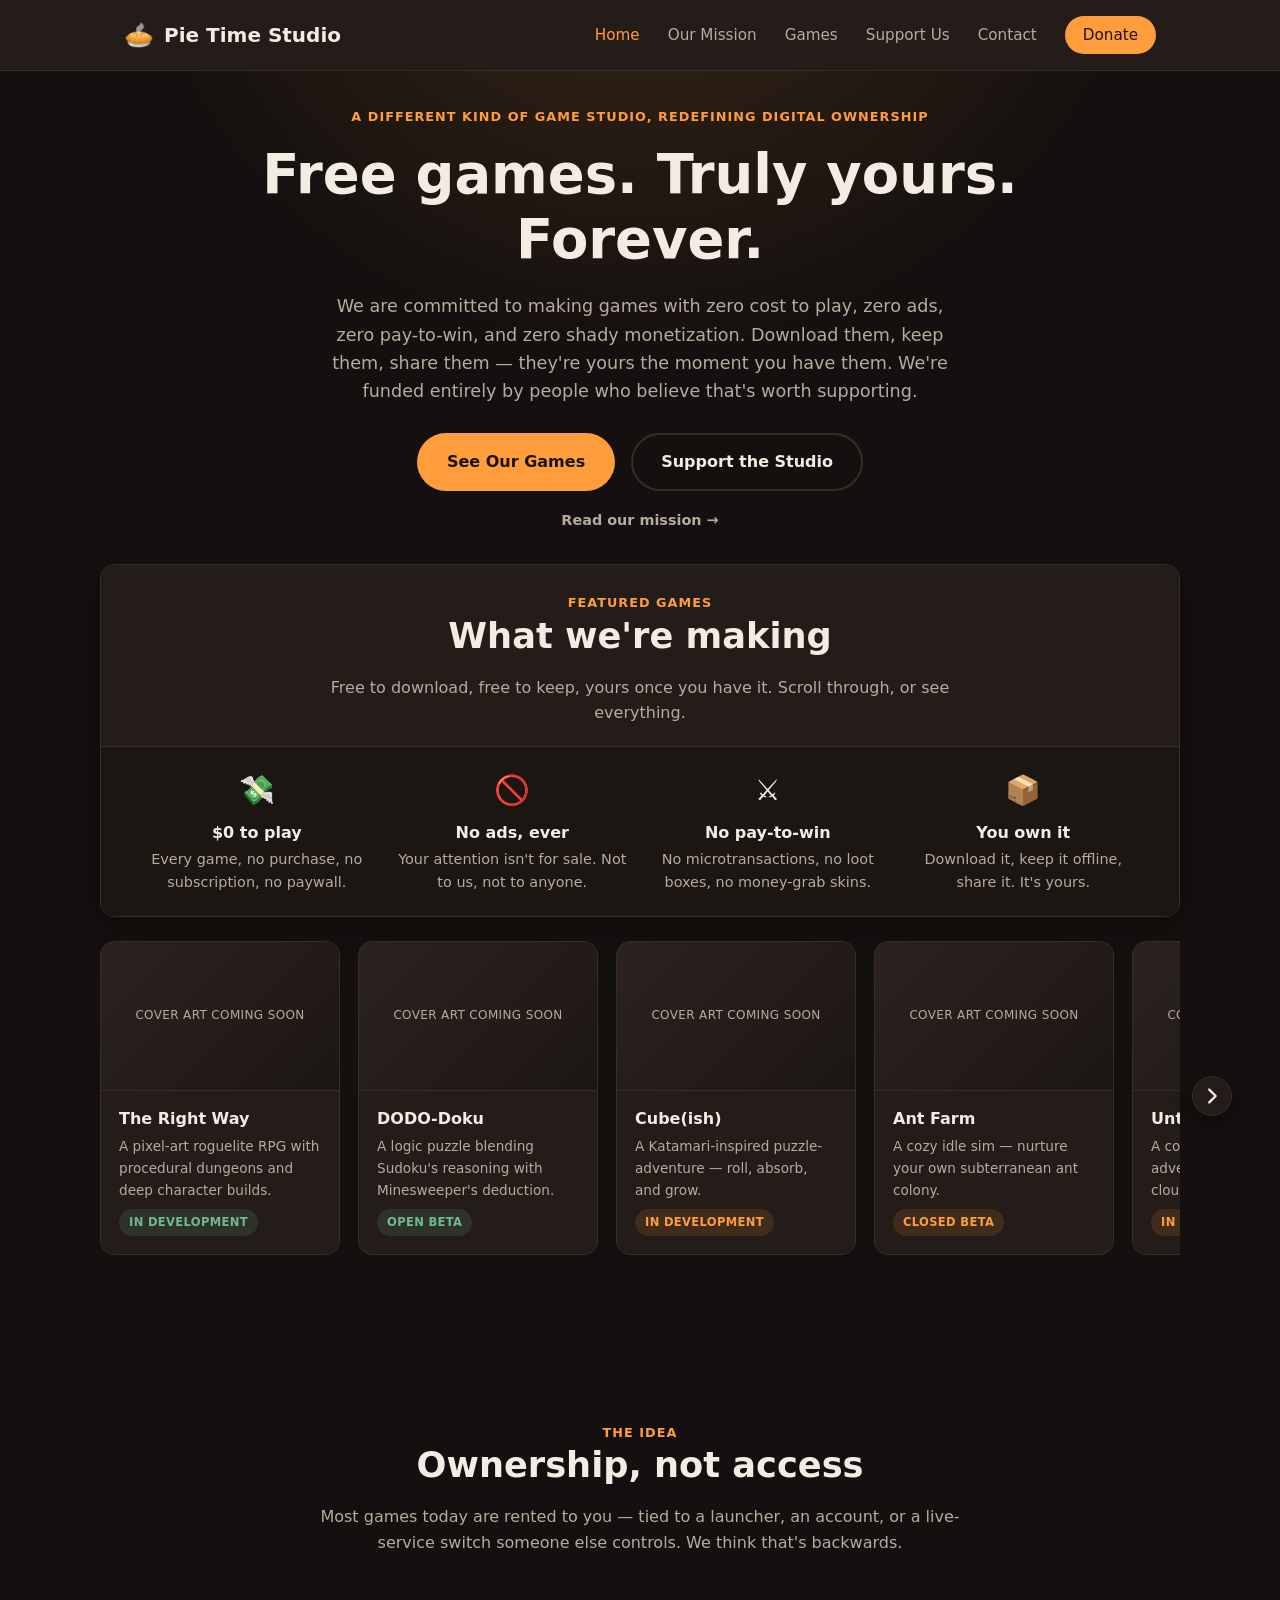
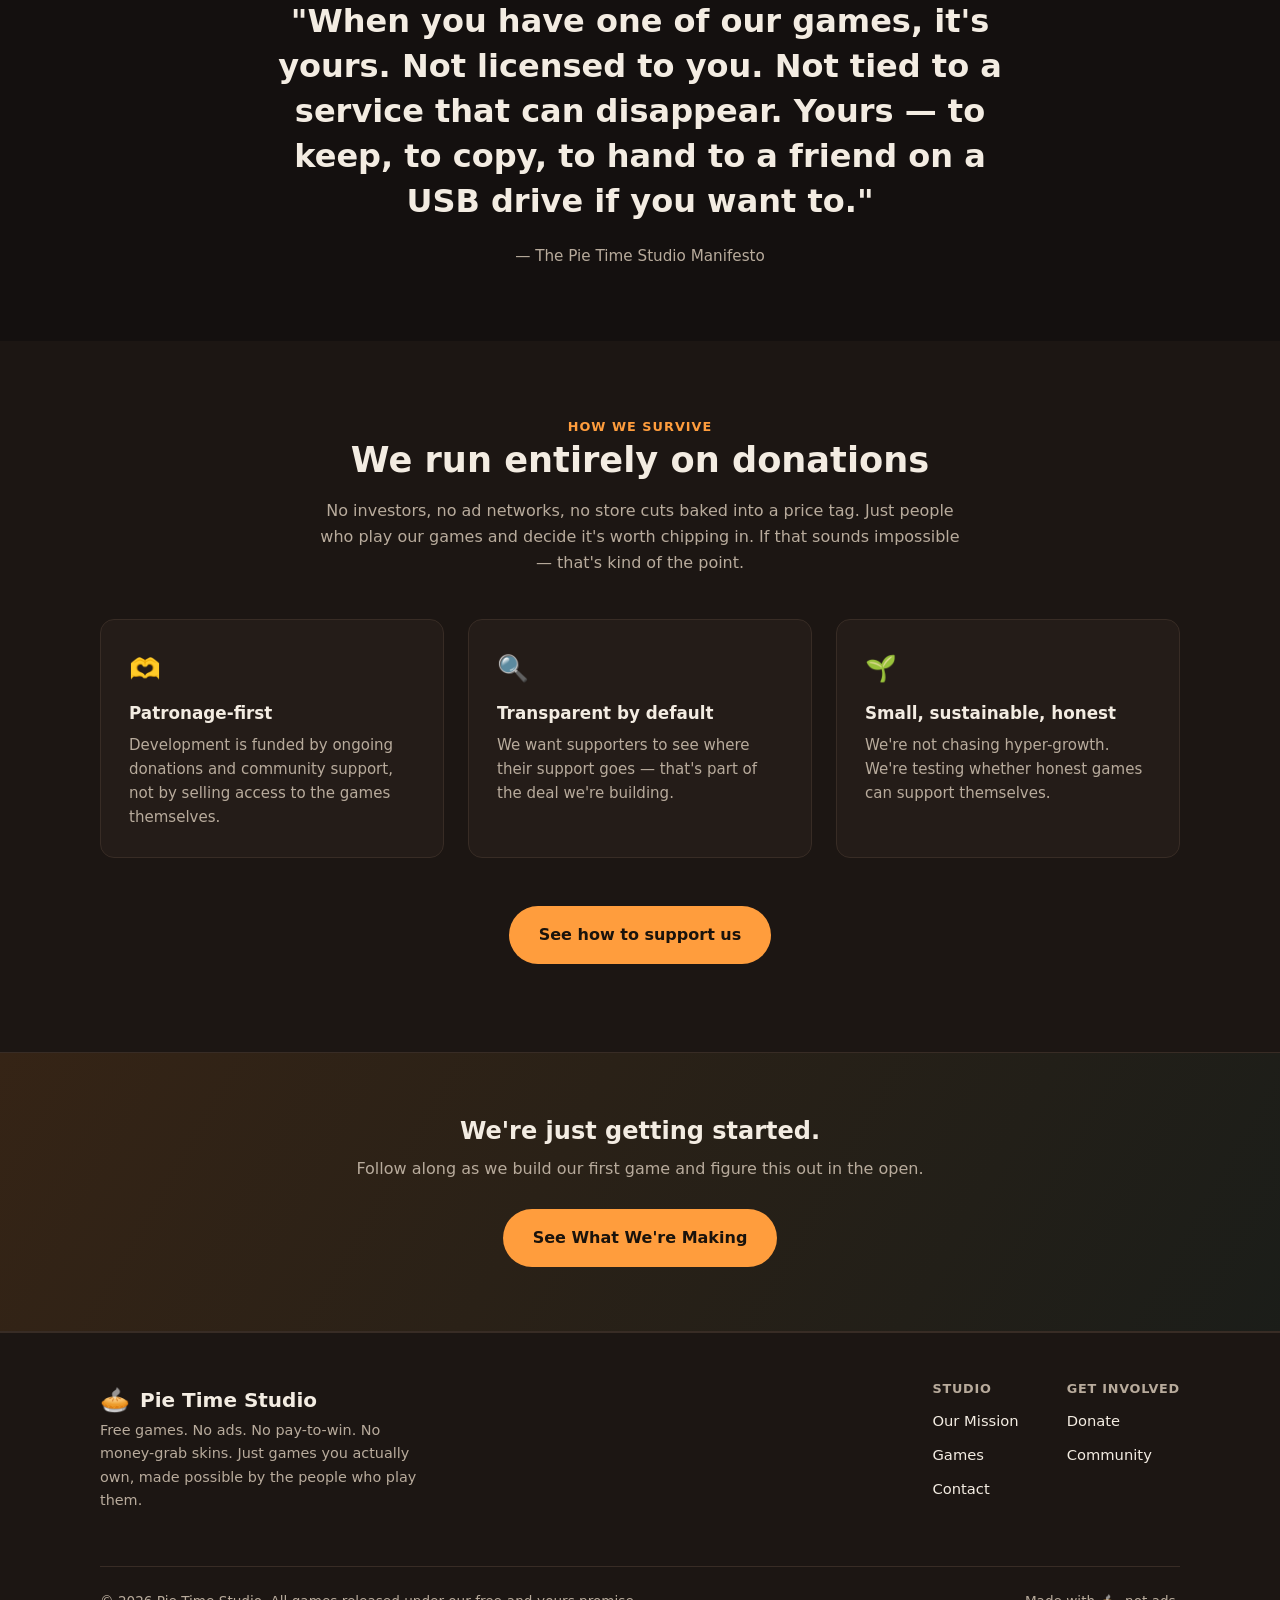
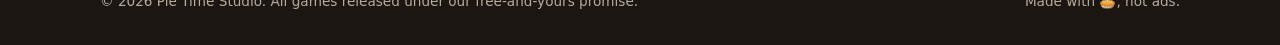
==== commit 3a7f4c43: "changed layout of landing page" ====
--- a/index.html
+++ b/index.html
@@ -44,38 +44,46 @@
     <a href="about.html" class="hero-link">Read our mission →</a>
   </section>
 
-  <section class="pledge">
-    <div class="pledge-grid">
-      <div class="pledge-item">
-        <div class="icon">💸</div>
-        <h3>$0 to play</h3>
-        <p>Every game, no purchase, no subscription, no paywall.</p>
-      </div>
-      <div class="pledge-item">
-        <div class="icon">🚫</div>
-        <h3>No ads, ever</h3>
-        <p>Your attention isn't for sale. Not to us, not to anyone.</p>
-      </div>
-      <div class="pledge-item">
-        <div class="icon">⚔️</div>
-        <h3>No pay-to-win</h3>
-        <p>No microtransactions, no loot boxes, no money-grab skins.</p>
-      </div>
-      <div class="pledge-item">
-        <div class="icon">📦</div>
-        <h3>You own it</h3>
-        <p>Download it, keep it offline, share it. It's yours.</p>
-      </div>
-    </div>
-  </section>
-
-  <section class="block featured-games">
+  <section class="section-card">
+    <div class="section-card-box">
     <div class="section-head">
       <span class="eyebrow">Featured Games</span>
       <h2>What we're making</h2>
       <p>Free to download, free to keep, yours once you have it. Scroll through, or see everything.</p>
     </div>
+    <div class="pledge-grid">
+      <div class="pledge-item">
+        <div class="icon">💸</div>
+        <h3>$0 to play</h3>
+        <p>Every game, no purchase, no subscription, no paywall.</p>
+      </div>
+      <div class="pledge-item">
+        <div class="icon">🚫</div>
+        <h3>No ads, ever</h3>
+        <p>Your attention isn't for sale. Not to us, not to anyone.</p>
+      </div>
+      <div class="pledge-item">
+        <div class="icon">⚔️</div>
+        <h3>No pay-to-win</h3>
+        <p>No microtransactions, no loot boxes, no money-grab skins.</p>
+      </div>
+      <div class="pledge-item">
+        <div class="icon">📦</div>
+        <h3>You own it</h3>
+        <p>Download it, keep it offline, share it. It's yours.</p>
+      </div>
+    </div>
+    </div>
+  </section>
+
+  <section class="block featured-games">
     <div class="games-scroll-wrap">
+    <button type="button" class="scroll-arrow scroll-arrow-left is-hidden" aria-label="Scroll games left">
+      <svg viewBox="0 0 24 24" width="22" height="22" aria-hidden="true"><path d="M15 5l-7 7 7 7" fill="none" stroke="currentColor" stroke-width="2.5" stroke-linecap="round" stroke-linejoin="round"/></svg>
+    </button>
+    <button type="button" class="scroll-arrow scroll-arrow-right" aria-label="Scroll games right">
+      <svg viewBox="0 0 24 24" width="22" height="22" aria-hidden="true"><path d="M9 5l7 7-7 7" fill="none" stroke="currentColor" stroke-width="2.5" stroke-linecap="round" stroke-linejoin="round"/></svg>
+    </button>
     <div class="games-scroll">
       <a href="games.html" class="mini-game-card">
         <div class="mini-thumb">Cover art coming soon</div>
@@ -126,6 +134,7 @@
     </div>
     </div>
   </section>
+
 
   <section class="block">
     <div class="section-head">
--- a/css/style.css
+++ b/css/style.css
@@ -57,8 +57,7 @@
   position: sticky;
   top: 0;
   z-index: 100;
-  background: rgba(20, 16, 15, 0.9);
-  backdrop-filter: blur(8px);
+  background: var(--surface);      /* matches the lighter card boxes */
   border-bottom: 1px solid var(--border);
 }
 
@@ -139,7 +138,7 @@
     top: 100%;
     left: 0;
     right: 0;
-    background: var(--bg-alt);
+    background: var(--surface);
     border-bottom: 1px solid var(--border);
     flex-direction: column;
     gap: 0;
@@ -163,10 +162,10 @@
 /* ---------- Hero ---------- */
 
 .hero {
-  padding: 96px 24px 72px;
+  padding: 32px 24px 20px;
   text-align: center;
   background:
-    radial-gradient(circle at 50% -10%, rgba(255, 157, 61, 0.18), transparent 55%),
+    radial-gradient(circle at 50% -50%, rgba(255, 157, 61, 0.18), transparent 55%),
     var(--bg);
 }
 
@@ -177,7 +176,7 @@
   letter-spacing: 0.08em;
   text-transform: uppercase;
   font-size: 0.8rem;
-  margin-bottom: 18px;
+  margin-bottom: 14px;
 }
 
 .hero h1 {
@@ -188,7 +187,7 @@
 
 .hero .lede {
   max-width: 620px;
-  margin: 0 auto 36px;
+  margin: 0 auto 28px;
   color: var(--text-dim);
   font-size: 1.1rem;
 }
@@ -277,6 +276,47 @@
   margin: 0;
 }
 
+/* ---------- Section card (two-tone split box, scroller width) ---------- */
+
+.section-card {
+  padding: 12px 24px 0;
+}
+
+/* Outer box: same width as the featured-games scroller below it */
+.section-card-box {
+  max-width: var(--max-width);
+  margin: 0 auto;
+  border: 1px solid var(--border);
+  border-radius: var(--radius);
+  overflow: hidden;
+  box-shadow: 0 10px 30px rgba(0, 0, 0, 0.25);
+}
+
+/* Top half: heading, lighter tone */
+.section-card .section-head {
+  max-width: none;
+  margin: 0;
+  padding: 24px 40px 20px;
+  background: var(--surface);
+}
+
+.section-card .section-head p { max-width: 640px; margin-left: auto; margin-right: auto; }
+.section-card .section-head p:last-child { margin-bottom: 0; }
+
+/* Bottom half: pledge icons, darker tone */
+.section-card .pledge-grid {
+  max-width: none;
+  margin: 0;
+  padding: 20px 40px 22px;
+  background: var(--bg-alt);
+  border-top: 1px solid var(--border);
+}
+
+@media (max-width: 780px) {
+  .section-card .section-head { padding: 24px 20px; }
+  .section-card .pledge-grid { padding: 24px 20px; }
+}
+
 /* ---------- Sections ---------- */
 
 section.block {
@@ -410,9 +450,59 @@
 
 .featured-games .section-head { margin-bottom: 32px; }
 
+/* Tight gap under the section card so the scroller fits on the first screen */
+section.block.featured-games { padding-top: 20px; }
+
 .games-scroll-wrap {
+  position: relative;
   max-width: var(--max-width);
   margin: 0 auto;
+}
+
+/* Scroll arrows: sit in the side margins, outside the scroller, so its width is unchanged */
+.scroll-arrow {
+  position: absolute;
+  top: calc(50% - 10px);            /* offset for the scrollbar space under the cards */
+  transform: translateY(-50%);
+  z-index: 2;
+  width: 40px;
+  height: 40px;
+  display: flex;
+  align-items: center;
+  justify-content: center;
+  padding: 0;
+  border-radius: 50%;
+  border: 1px solid var(--border);
+  background: var(--surface);
+  color: var(--text);
+  cursor: pointer;
+  box-shadow: 0 6px 18px rgba(0, 0, 0, 0.35);
+  transition: opacity 0.2s ease, color 0.15s ease, border-color 0.15s ease;
+}
+
+.scroll-arrow:hover,
+.scroll-arrow:focus-visible {
+  color: var(--accent);
+  border-color: var(--accent);
+  outline: none;
+}
+
+.scroll-arrow-left  { left: -52px; }
+.scroll-arrow-right { right: -52px; }
+
+/* Hidden when there's nothing more to scroll in that direction */
+.scroll-arrow.is-hidden {
+  opacity: 0;
+  pointer-events: none;
+  visibility: hidden;
+  transition: opacity 0.2s ease, visibility 0s linear 0.2s;
+}
+
+/* Not enough side margin: overlay the arrows just inside the scroller edges */
+@media (max-width: 1199px) {
+  .scroll-arrow-left  { left: 8px; }
+  .scroll-arrow-right { right: 8px; }
+  .scroll-arrow { background: rgba(36, 28, 24, 0.92); }
 }
 
 .games-scroll {
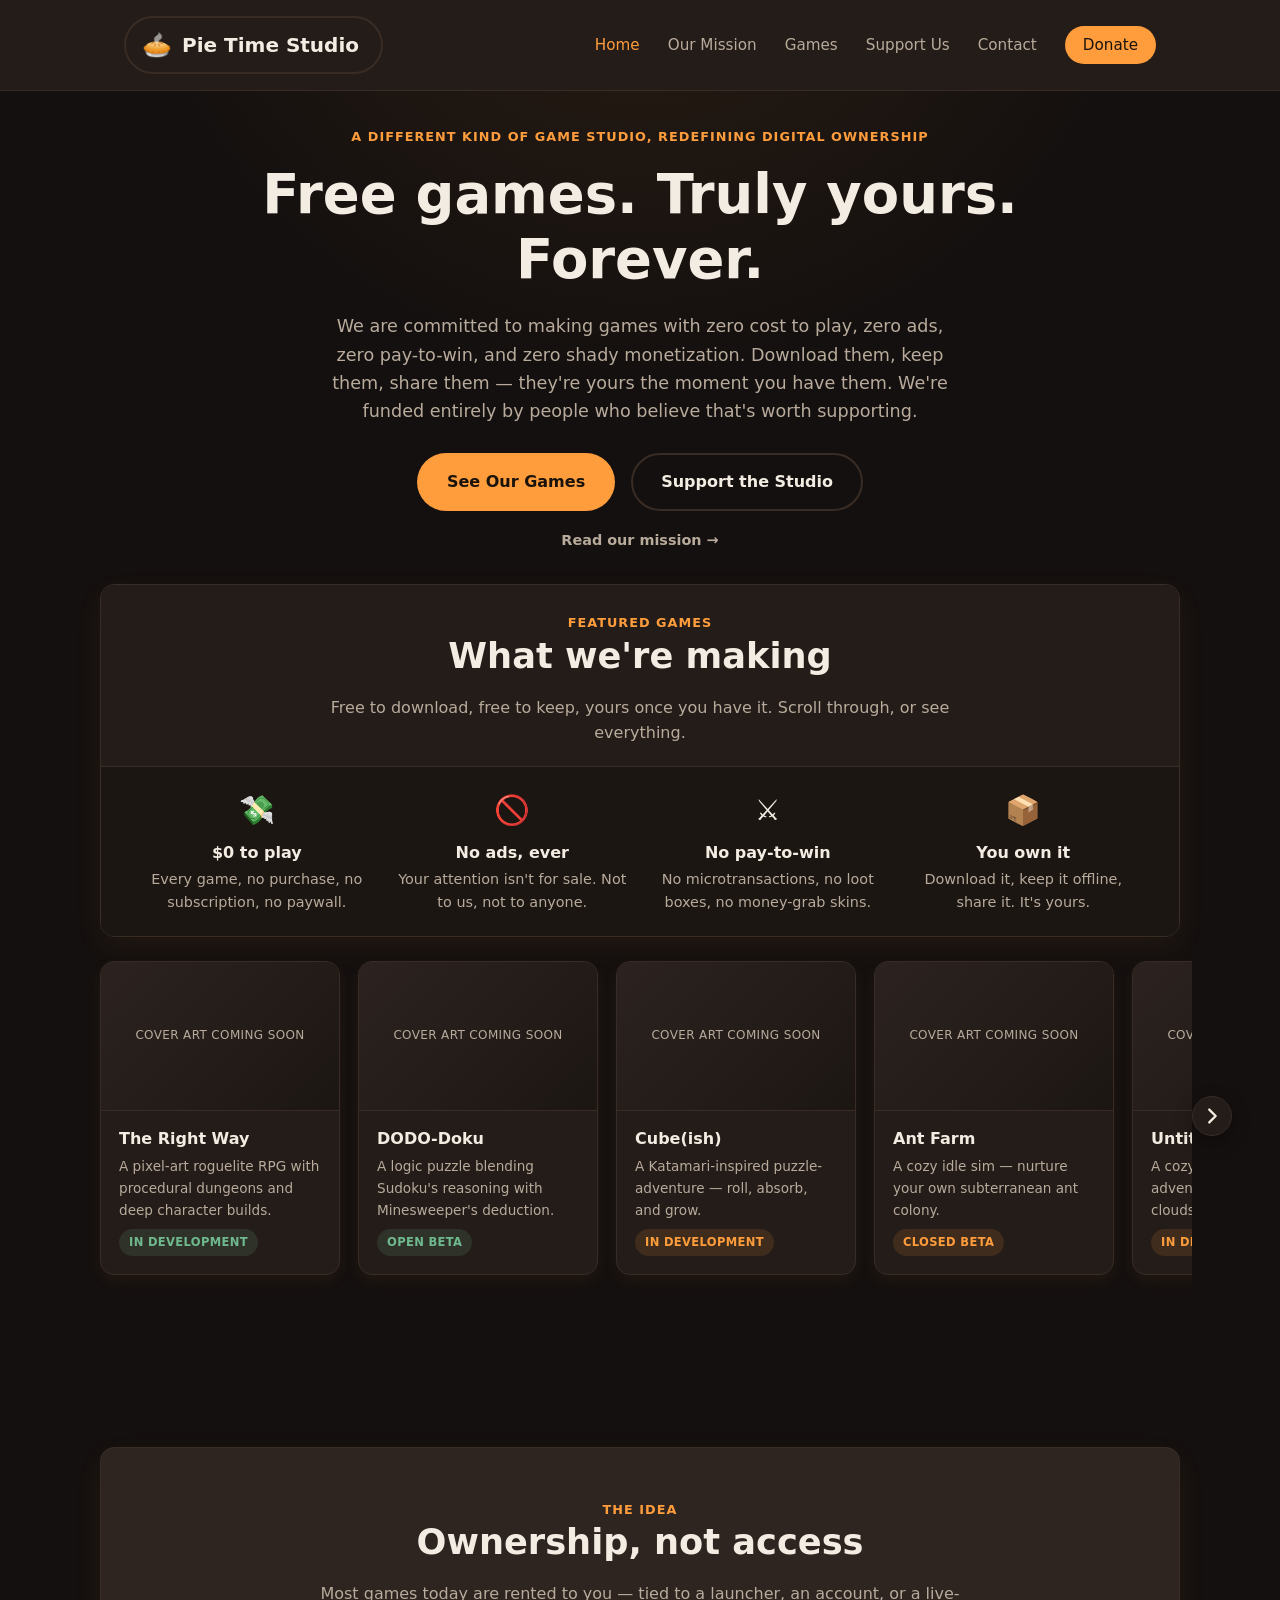
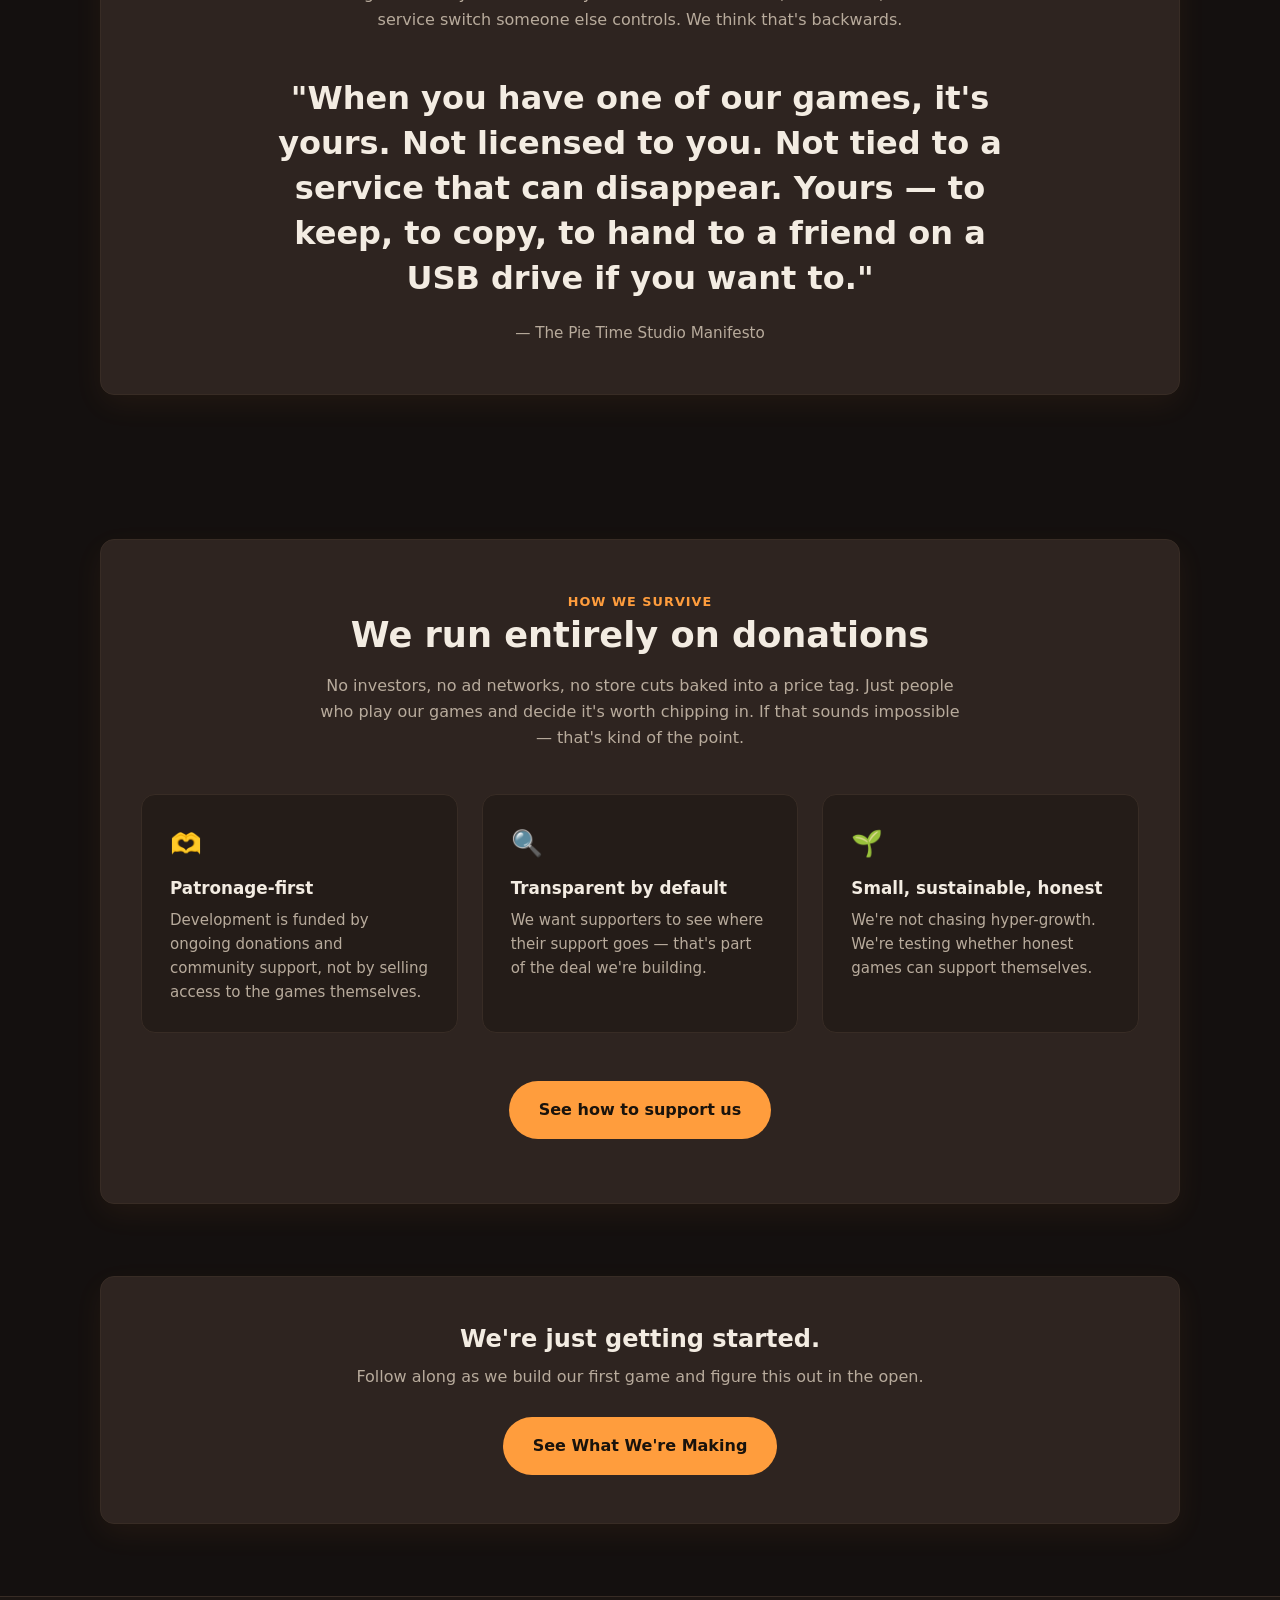
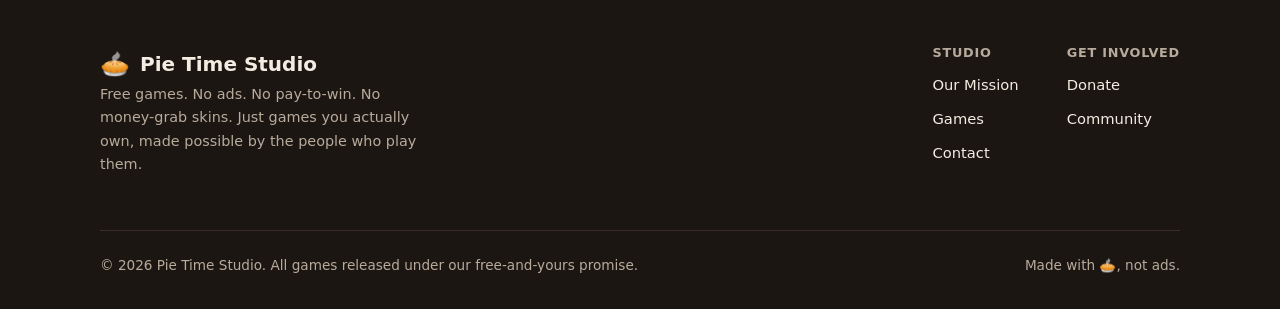
==== commit 31fb065b: "redesigned the website" ====
--- a/index.html
+++ b/index.html
@@ -137,54 +137,58 @@
 
 
   <section class="block">
-    <div class="section-head">
-      <span class="eyebrow">The Idea</span>
-      <h2>Ownership, not access</h2>
-      <p>
-        Most games today are rented to you — tied to a launcher, an account,
-        or a live-service switch someone else controls. We think that's backwards.
+    <div class="panel-box">
+      <div class="section-head">
+        <span class="eyebrow">The Idea</span>
+        <h2>Ownership, not access</h2>
+        <p>
+          Most games today are rented to you — tied to a launcher, an account,
+          or a live-service switch someone else controls. We think that's backwards.
+        </p>
+      </div>
+      <div class="manifesto">
+        <blockquote>
+          "When you have one of our games, it's yours. Not licensed to you.
+          Not tied to a service that can disappear. Yours — to keep, to copy,
+          to hand to a friend on a USB drive if you want to."
+        </blockquote>
+        <cite>— The Pie Time Studio Manifesto</cite>
+      </div>
+    </div>
+  </section>
+
+  <section class="block">
+    <div class="panel-box">
+      <div class="section-head">
+        <span class="eyebrow">How we survive</span>
+        <h2>We run entirely on donations</h2>
+        <p>
+          No investors, no ad networks, no store cuts baked into a price tag.
+          Just people who play our games and decide it's worth chipping in.
+          If that sounds impossible — that's kind of the point.
+        </p>
+      </div>
+      <div class="grid">
+        <div class="card">
+          <span class="icon">🫶</span>
+          <h3>Patronage-first</h3>
+          <p>Development is funded by ongoing donations and community support, not by selling access to the games themselves.</p>
+        </div>
+        <div class="card">
+          <span class="icon">🔍</span>
+          <h3>Transparent by default</h3>
+          <p>We want supporters to see where their support goes — that's part of the deal we're building.</p>
+        </div>
+        <div class="card">
+          <span class="icon">🌱</span>
+          <h3>Small, sustainable, honest</h3>
+          <p>We're not chasing hyper-growth. We're testing whether honest games can support themselves.</p>
+        </div>
+      </div>
+      <p class="center mt-lg">
+        <a href="support.html" class="btn btn-primary">See how to support us</a>
       </p>
     </div>
-    <div class="manifesto">
-      <blockquote>
-        "When you have one of our games, it's yours. Not licensed to you.
-        Not tied to a service that can disappear. Yours — to keep, to copy,
-        to hand to a friend on a USB drive if you want to."
-      </blockquote>
-      <cite>— The Pie Time Studio Manifesto</cite>
-    </div>
-  </section>
-
-  <section class="block block-alt">
-    <div class="section-head">
-      <span class="eyebrow">How we survive</span>
-      <h2>We run entirely on donations</h2>
-      <p>
-        No investors, no ad networks, no store cuts baked into a price tag.
-        Just people who play our games and decide it's worth chipping in.
-        If that sounds impossible — that's kind of the point.
-      </p>
-    </div>
-    <div class="grid">
-      <div class="card">
-        <span class="icon">🫶</span>
-        <h3>Patronage-first</h3>
-        <p>Development is funded by ongoing donations and community support, not by selling access to the games themselves.</p>
-      </div>
-      <div class="card">
-        <span class="icon">🔍</span>
-        <h3>Transparent by default</h3>
-        <p>We want supporters to see where their support goes — that's part of the deal we're building.</p>
-      </div>
-      <div class="card">
-        <span class="icon">🌱</span>
-        <h3>Small, sustainable, honest</h3>
-        <p>We're not chasing hyper-growth. We're testing whether honest games can support themselves.</p>
-      </div>
-    </div>
-    <p class="center mt-lg">
-      <a href="support.html" class="btn btn-primary">See how to support us</a>
-    </p>
   </section>
 
   <section class="cta-band">
--- a/css/style.css
+++ b/css/style.css
@@ -14,6 +14,8 @@
   --accent-2: #6fb98f;    /* mint, for "free/no-cost" accents */
   --danger: #e0674f;
   --radius: 14px;
+  --glow: rgba(255, 157, 61, 0.10);   /* top-of-page glow, same on every page */
+  --shadow-glow: rgba(255, 157, 61, 0.06);   /* orange shadow around boxes (same color, a bit fainter) */
   --max-width: 1080px;
   --font-head: "Poppins", "Segoe UI", system-ui, sans-serif;
   --font-body: "Inter", "Segoe UI", system-ui, sans-serif;
@@ -81,6 +83,20 @@
 }
 
 .brand:hover { text-decoration: none; }
+
+/* Header title: pill outline matching the "Support the Studio" button */
+.nav .brand {
+  padding: 8px 22px 8px 16px;
+  border: 2px solid var(--border);
+  border-radius: 999px;
+  transition: transform 0.15s ease, border-color 0.15s ease, color 0.15s ease;
+}
+
+.nav .brand:hover {
+  border-color: var(--accent);
+  color: var(--accent);
+  transform: translateY(-2px);
+}
 
 .brand-mark {
   font-size: 1.5rem;
@@ -165,7 +181,7 @@
   padding: 32px 24px 20px;
   text-align: center;
   background:
-    radial-gradient(circle at 50% -50%, rgba(255, 157, 61, 0.18), transparent 55%),
+    radial-gradient(circle at 50% -50%, var(--glow), transparent 55%),
     var(--bg);
 }
 
@@ -289,7 +305,7 @@
   border: 1px solid var(--border);
   border-radius: var(--radius);
   overflow: hidden;
-  box-shadow: 0 10px 30px rgba(0, 0, 0, 0.25);
+  box-shadow: 0 10px 30px var(--shadow-glow);   /* orange, same color as the top-of-page glow */
 }
 
 /* Top half: heading, lighter tone */
@@ -357,12 +373,31 @@
   margin: 0 auto;
 }
 
+/* Lighter outer box that wraps a whole section (e.g. "How we survive") */
+.panel-box {
+  max-width: var(--max-width);
+  margin: 0 auto;
+  padding: 48px 40px;
+  background: #2e2420;   /* a step lighter than the cards inside (--surface) */
+  border: 1px solid var(--border);
+  border-radius: var(--radius);
+  box-shadow: 0 10px 30px var(--shadow-glow);   /* orange, same color as the top-of-page glow */
+}
+
+@media (max-width: 780px) {
+  .panel-box { padding: 36px 20px; }
+}
+
 @media (max-width: 900px) {
   .grid { grid-template-columns: repeat(2, 1fr); }
 }
 
+/* Two-by-two grid (e.g. "What we're actually trying to prove" on Our Mission) */
+.grid.grid-2 { grid-template-columns: repeat(2, 1fr); }
+
 @media (max-width: 620px) {
-  .grid { grid-template-columns: 1fr; }
+  .grid,
+  .grid.grid-2 { grid-template-columns: 1fr; }
 }
 
 .card {
@@ -510,7 +545,11 @@
   gap: 18px;
   overflow-x: auto;
   scroll-snap-type: x proximity;
-  padding: 4px 4px 20px;
+  /* extra room so the cards' orange shadow isn't clipped; the negative
+     margin keeps the cards in the same place as before */
+  padding: 12px 16px 28px;
+  margin: -8px -12px 0;
+  scroll-padding-inline: 12px;   /* snap cards in line with the box above */
   -webkit-overflow-scrolling: touch;
   scrollbar-width: thin;
   scrollbar-color: var(--border) transparent;
@@ -518,8 +557,9 @@
 
 @media (max-width: 780px) {
   .games-scroll {
-    padding: 4px 24px 20px;
-    margin: 0 -24px;
+    padding: 12px 24px 28px;
+    margin: -8px -24px 0;
+    scroll-padding-inline: 24px;
   }
 }
 
@@ -652,6 +692,10 @@
 
 .compare tr:last-child td { border-bottom: none; }
 
+/* Table inside a box (Our Mission): dark brown like the cards in Home's boxes */
+.panel-box .compare { background: var(--bg-alt); }
+.panel-box .compare th { background: var(--bg-alt); }
+
 /* ---------- Donate / support page ---------- */
 
 .tier-grid {
@@ -676,7 +720,7 @@
 
 .tier.featured {
   border-color: var(--accent);
-  box-shadow: 0 0 0 1px var(--accent);
+  box-shadow: 0 0 0 1px var(--accent), 0 10px 30px var(--shadow-glow);
 }
 
 .tier .amount {
@@ -738,11 +782,20 @@
 /* ---------- Newsletter / CTA band ---------- */
 
 .cta-band {
-  background: linear-gradient(120deg, rgba(255,157,61,0.14), rgba(111,185,143,0.08));
-  border-top: 1px solid var(--border);
-  border-bottom: 1px solid var(--border);
-  padding: 64px 24px;
+  /* Boxed card, same look as the Featured Games box */
+  width: calc(100% - 48px);
+  max-width: var(--max-width);
+  margin: 0 auto 72px;
+  padding: 48px 40px;
   text-align: center;
+  background: #2e2420;   /* same as .panel-box */
+  border: 1px solid var(--border);
+  border-radius: var(--radius);
+  box-shadow: 0 10px 30px var(--shadow-glow);   /* orange, same color as the top-of-page glow */
+}
+
+@media (max-width: 780px) {
+  .cta-band { padding: 36px 20px; }
 }
 
 .cta-band h2 { margin-bottom: 10px; }
@@ -814,9 +867,32 @@
 /* ---------- Page header (non-home pages) ---------- */
 
 .page-hero {
+  position: relative;
   padding: 72px 24px 48px;
   text-align: center;
-  background: radial-gradient(circle at 50% -10%, rgba(255, 157, 61, 0.14), transparent 55%);
+}
+
+/* Glow circle: drawn on a layer that can spill past the bottom of the
+   page header, so the sections below don't cut it off. */
+.page-hero::before {
+  content: "";
+  position: absolute;
+  top: 0;
+  left: 0;
+  right: 0;
+  height: 800px;
+  /* Same geometry as the Home hero glow (circle at 50% -50%, fading out at 55%),
+     based on the Home hero's ~481px height on desktop. */
+  background: radial-gradient(circle 600px at 50% -240px, var(--glow), transparent);
+  background: radial-gradient(circle calc(0.55 * hypot(50vw, 721px)) at 50% -240px, var(--glow), transparent);
+  pointer-events: none;
+  z-index: -1;
+}
+
+/* On inner pages (not Home), the solid dark sections are 40% see-through
+   so the glow shows through them too. */
+main:has(.page-hero) .block-alt {
+  background: rgba(28, 22, 19, 0.6);   /* --bg-alt at 60% opacity */
 }
 
 .page-hero .eyebrow {
@@ -1063,3 +1139,27 @@
   opacity: 0.4;
   cursor: not-allowed;
 }
+
+/* ---------- Orange box shadows on the other pages ---------- */
+/* Same orange as the top-of-page glow, like the big boxes on Home */
+.card,
+.game-card,
+.tier,
+.compare,
+.bean-pouch-bar,
+.mini-game-card {
+  box-shadow: 0 10px 30px var(--shadow-glow);
+}
+
+/* Tighter shadow for the small game cards in the Home scroller */
+.mini-game-card { box-shadow: 0 6px 16px var(--shadow-glow); }
+
+/* Boxes inside a box that already has the shadow */
+.panel-box .card,
+.panel-box .compare,
+.panel-box .tier { box-shadow: none; }
+.panel-box .tier.featured { box-shadow: 0 0 0 1px var(--accent); }
+
+/* Inner boxes on Support Us: dark brown like the cards in Home's boxes */
+.panel-box .tier,
+.panel-box .platform-links a { background: var(--bg-alt); }
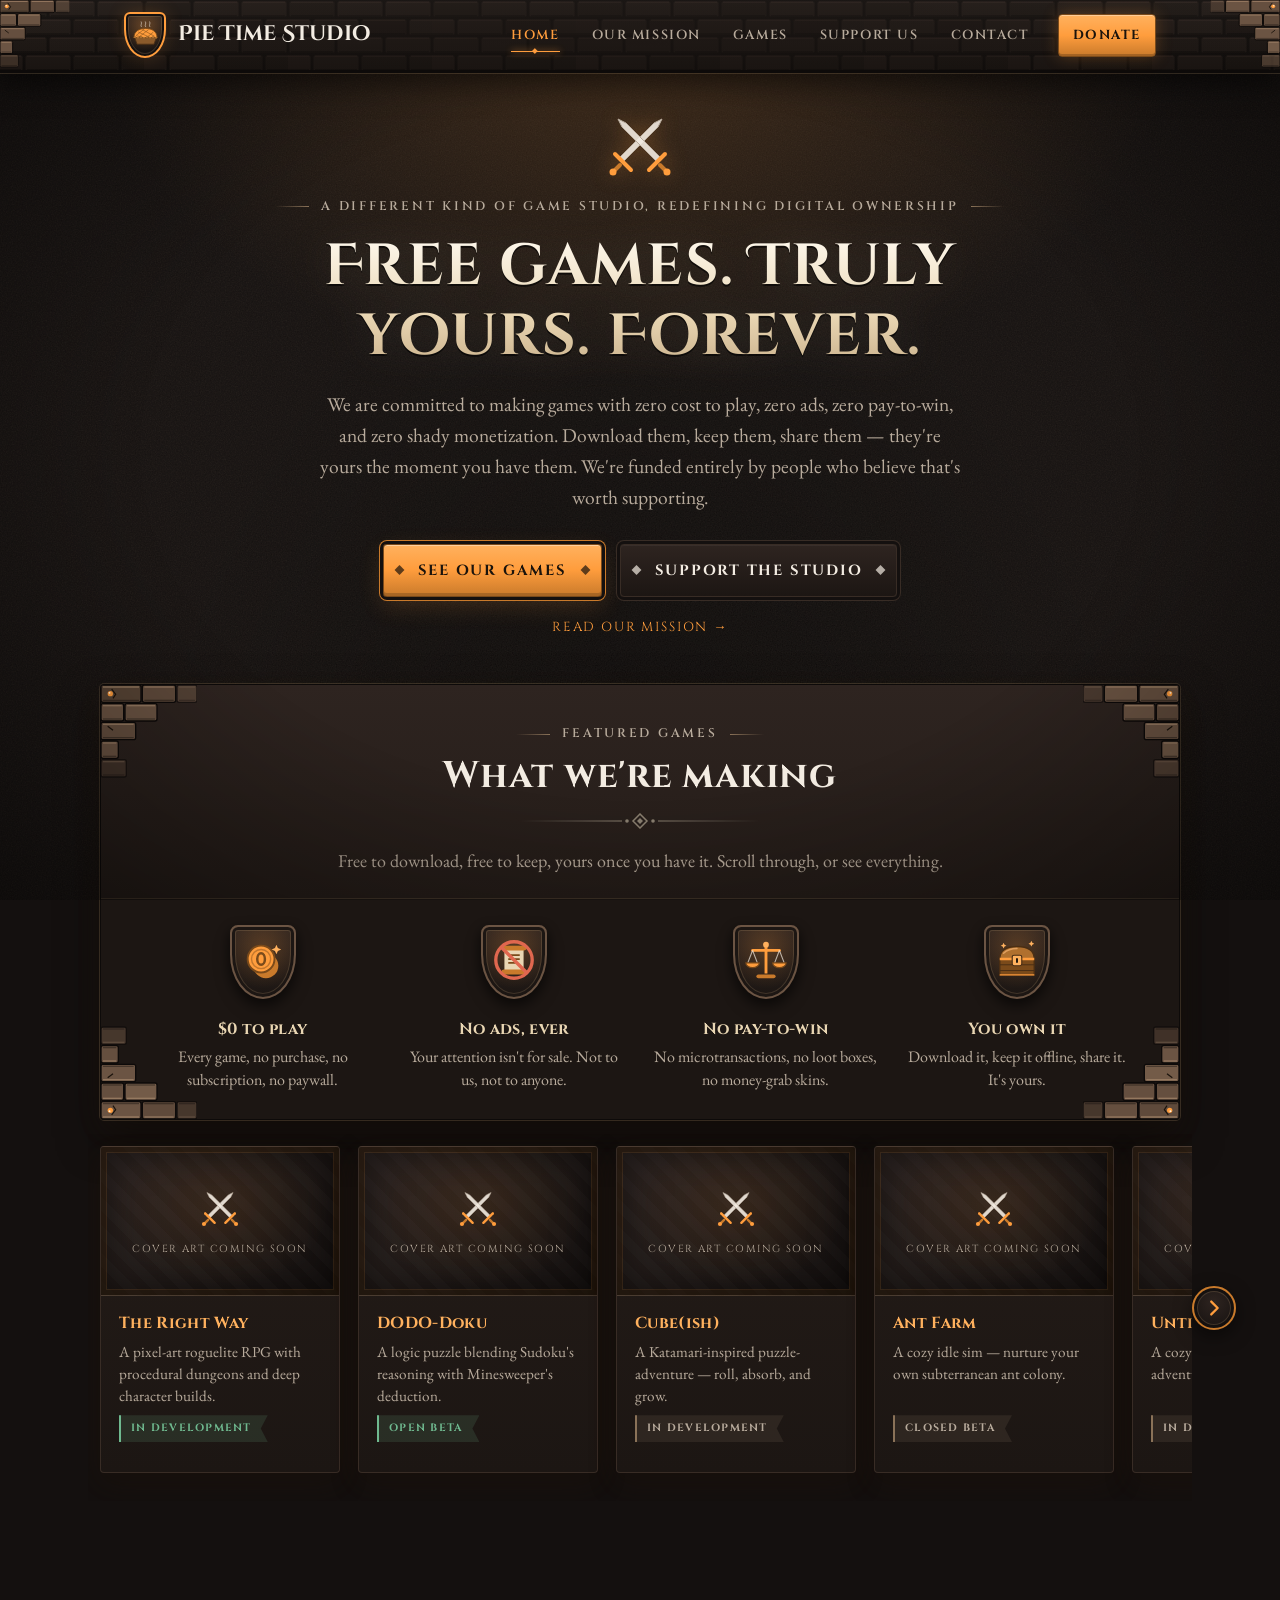
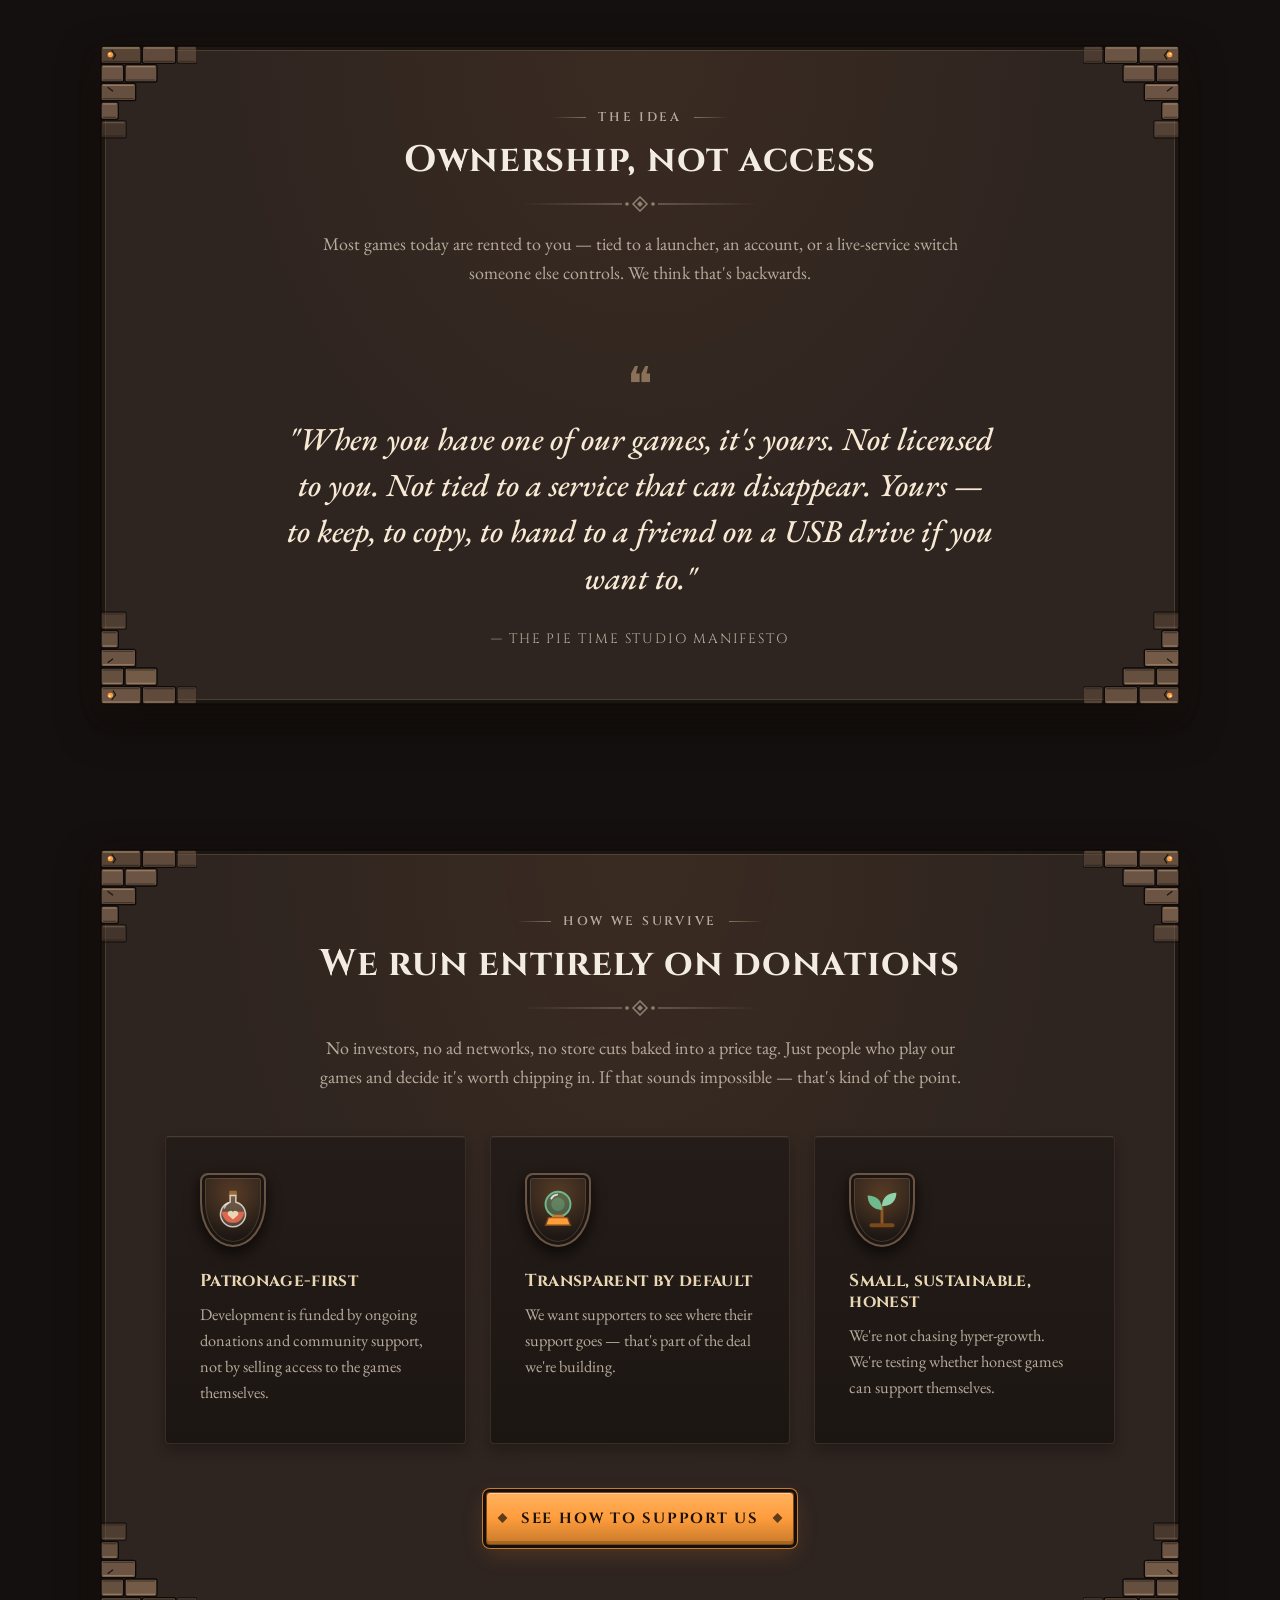
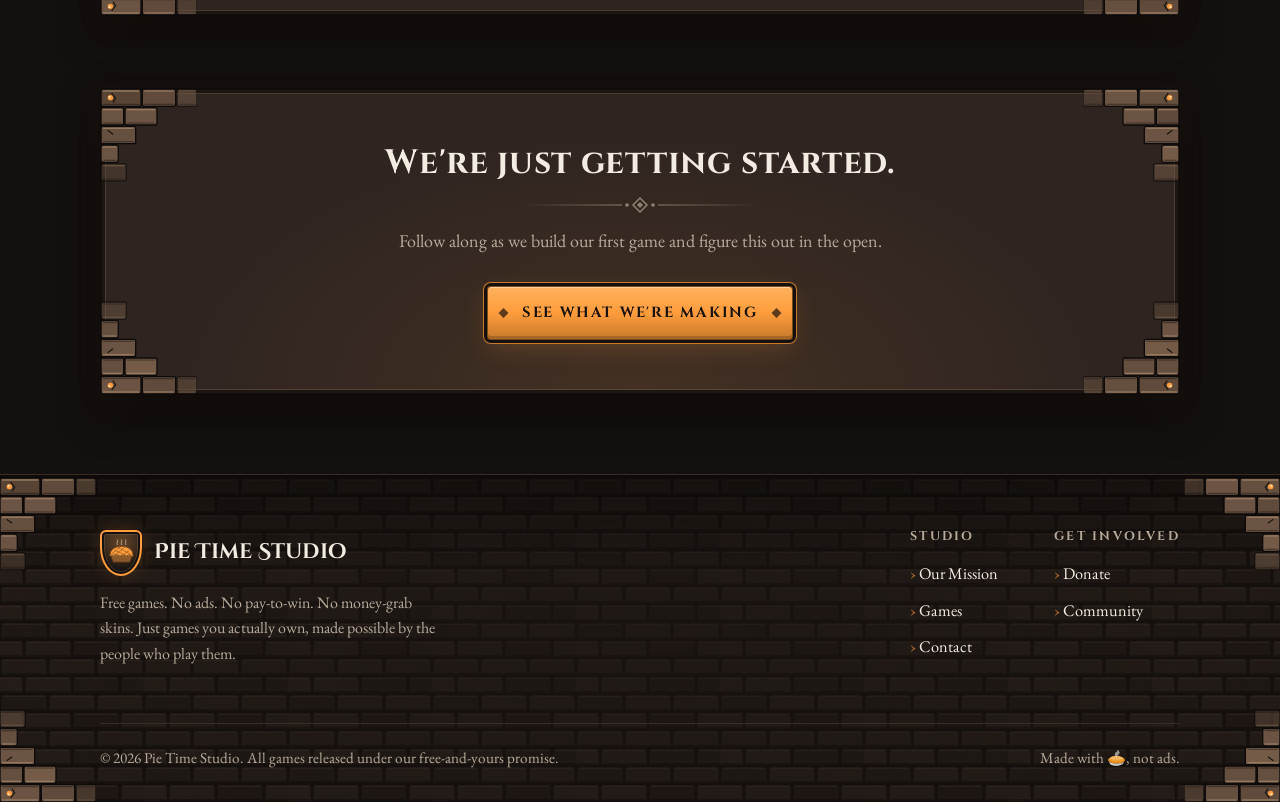
==== commit e64ab227: "redesign going live" ====
--- a/index.html
+++ b/index.html
@@ -2,9 +2,14 @@
 <html lang="en">
 <head>
 <meta charset="UTF-8">
+<meta name="theme-color" content="#14100f">
 <meta name="viewport" content="width=device-width, initial-scale=1.0">
 <title>Pie Time Studio — Free Games. No Ads. No Catches. You Own It.</title>
 <meta name="description" content="Pie Time Studio makes games that cost nothing, own nothing over you, and belong to you once you have them. Funded entirely by the people who play them.">
+<script>/* page order + slide direction for page transitions */(function(){var o=["index","about","games","support","contact"],d=document.documentElement,n=(location.pathname.split("/").pop()||"index.html").replace(/\.html?$/,""),c=o.indexOf(n),p=null;if(c<0)c=0;try{p=sessionStorage.getItem("ptsPage");sessionStorage.setItem("ptsPage",c)}catch(e){}if(p!==null&&+p!==c)d.classList.add(+p<c?"nav-fwd":"nav-back");if(document.startViewTransition&&/^https?:$/.test(location.protocol))d.classList.add("vt")})();</script>
+<link rel="preconnect" href="https://fonts.googleapis.com">
+<link rel="preconnect" href="https://fonts.gstatic.com" crossorigin>
+<link href="https://fonts.googleapis.com/css2?family=Cinzel:wght@400;600;700;900&family=Cinzel+Decorative:wght@700&family=EB+Garamond:ital,wght@0,400;0,500;0,600;1,400;1,500&display=swap" rel="stylesheet">
 <link rel="stylesheet" href="css/style.css">
 </head>
 <body>
@@ -12,7 +17,7 @@
 <header class="site-header">
   <nav class="nav">
     <a href="index.html" class="brand">
-      <span class="brand-mark">🥧</span> Pie Time Studio
+      <span class="brand-mark" aria-hidden="true"></span> Pie Time Studio
     </a>
     <button class="nav-toggle" aria-label="Toggle navigation" aria-expanded="false">☰</button>
     <ul class="nav-links">
@@ -53,22 +58,22 @@
     </div>
     <div class="pledge-grid">
       <div class="pledge-item">
-        <div class="icon">💸</div>
+        <div class="icon rpg-coin" aria-hidden="true"></div>
         <h3>$0 to play</h3>
         <p>Every game, no purchase, no subscription, no paywall.</p>
       </div>
       <div class="pledge-item">
-        <div class="icon">🚫</div>
+        <div class="icon rpg-noads" aria-hidden="true"></div>
         <h3>No ads, ever</h3>
         <p>Your attention isn't for sale. Not to us, not to anyone.</p>
       </div>
       <div class="pledge-item">
-        <div class="icon">⚔️</div>
+        <div class="icon rpg-scales" aria-hidden="true"></div>
         <h3>No pay-to-win</h3>
         <p>No microtransactions, no loot boxes, no money-grab skins.</p>
       </div>
       <div class="pledge-item">
-        <div class="icon">📦</div>
+        <div class="icon rpg-chest" aria-hidden="true"></div>
         <h3>You own it</h3>
         <p>Download it, keep it offline, share it. It's yours.</p>
       </div>
@@ -170,17 +175,17 @@
       </div>
       <div class="grid">
         <div class="card">
-          <span class="icon">🫶</span>
+          <span class="icon rpg-potion" aria-hidden="true"></span>
           <h3>Patronage-first</h3>
           <p>Development is funded by ongoing donations and community support, not by selling access to the games themselves.</p>
         </div>
         <div class="card">
-          <span class="icon">🔍</span>
+          <span class="icon rpg-orb" aria-hidden="true"></span>
           <h3>Transparent by default</h3>
           <p>We want supporters to see where their support goes — that's part of the deal we're building.</p>
         </div>
         <div class="card">
-          <span class="icon">🌱</span>
+          <span class="icon rpg-sprout" aria-hidden="true"></span>
           <h3>Small, sustainable, honest</h3>
           <p>We're not chasing hyper-growth. We're testing whether honest games can support themselves.</p>
         </div>
@@ -202,7 +207,7 @@
 <footer class="site-footer">
   <div class="footer-grid">
     <div class="footer-brand">
-      <a href="index.html" class="brand"><span class="brand-mark">🥧</span> Pie Time Studio</a>
+      <a href="index.html" class="brand"><span class="brand-mark" aria-hidden="true"></span> Pie Time Studio</a>
       <p>Free games. No ads. No pay-to-win. No money-grab skins. Just games you actually own, made possible by the people who play them.</p>
     </div>
     <div class="footer-links">
--- a/css/style.css
+++ b/css/style.css
@@ -1,24 +1,45 @@
-/* ============================
-   Pie Time Studio — stylesheet
-   ============================ */
+/* =====================================================
+   Pie Time Studio — "Tavern & Torchlight" stylesheet
+   Medieval RPG skin. Same palette as the original site.
+   ===================================================== */
 
 :root {
+  /* Original palette (unchanged) */
   --bg: #14100f;
   --bg-alt: #1c1613;
   --surface: #241c18;
+  --panel: #2e2420;
   --border: #382c25;
   --text: #f3ece2;
   --text-dim: #b8ab9c;
-  --accent: #ff9d3d;      /* pie crust gold/orange */
+  --accent: #ff9d3d;       /* torch gold / pie crust */
+  --accent-hi: #ffb15e;
   --accent-dim: #c97a2b;
-  --accent-2: #6fb98f;    /* mint, for "free/no-cost" accents */
+  --accent-2: #6fb98f;     /* mint — "free" */
   --danger: #e0674f;
-  --radius: 14px;
-  --glow: rgba(255, 157, 61, 0.10);   /* top-of-page glow, same on every page */
-  --shadow-glow: rgba(255, 157, 61, 0.06);   /* orange shadow around boxes (same color, a bit fainter) */
+  --ink: #1a130c;
+
+  --glow: rgba(255, 157, 61, 0.10);
+  --shadow-glow: rgba(255, 157, 61, 0.06);
+  --gold-line: rgba(255, 157, 61, 0.28);
+
+  --radius: 4px;
   --max-width: 1080px;
-  --font-head: "Poppins", "Segoe UI", system-ui, sans-serif;
-  --font-body: "Inter", "Segoe UI", system-ui, sans-serif;
+  --font-display: "Cinzel Decorative", "Cinzel", Georgia, serif;
+  --font-head: "Cinzel", Georgia, "Times New Roman", serif;
+  --font-body: "EB Garamond", Garamond, Georgia, serif;
+
+  /* Ornament images */
+  --corner-tl: url("data:image/svg+xml,%3Csvg xmlns='http://www.w3.org/2000/svg' width='26' height='26' viewBox='0 0 26 26'%3E%3Cg transform=''%3E%3Cpath d='M1 25V8l7-7h17' fill='none' stroke='%23ff9d3d' stroke-width='1.6'/%3E%3Cpath d='M5 25V10l5-5h15' fill='none' stroke='%23ff9d3d' stroke-opacity='.4' stroke-width='1'/%3E%3Cpath d='M10 7l3 3-3 3-3-3z' fill='%23ff9d3d'/%3E%3C/g%3E%3C/svg%3E");
+  --corner-tr: url("data:image/svg+xml,%3Csvg xmlns='http://www.w3.org/2000/svg' width='26' height='26' viewBox='0 0 26 26'%3E%3Cg transform='translate(26 0) scale(-1 1)'%3E%3Cpath d='M1 25V8l7-7h17' fill='none' stroke='%23ff9d3d' stroke-width='1.6'/%3E%3Cpath d='M5 25V10l5-5h15' fill='none' stroke='%23ff9d3d' stroke-opacity='.4' stroke-width='1'/%3E%3Cpath d='M10 7l3 3-3 3-3-3z' fill='%23ff9d3d'/%3E%3C/g%3E%3C/svg%3E");
+  --corner-bl: url("data:image/svg+xml,%3Csvg xmlns='http://www.w3.org/2000/svg' width='26' height='26' viewBox='0 0 26 26'%3E%3Cg transform='translate(0 26) scale(1 -1)'%3E%3Cpath d='M1 25V8l7-7h17' fill='none' stroke='%23ff9d3d' stroke-width='1.6'/%3E%3Cpath d='M5 25V10l5-5h15' fill='none' stroke='%23ff9d3d' stroke-opacity='.4' stroke-width='1'/%3E%3Cpath d='M10 7l3 3-3 3-3-3z' fill='%23ff9d3d'/%3E%3C/g%3E%3C/svg%3E");
+  --corner-br: url("data:image/svg+xml,%3Csvg xmlns='http://www.w3.org/2000/svg' width='26' height='26' viewBox='0 0 26 26'%3E%3Cg transform='translate(26 26) scale(-1 -1)'%3E%3Cpath d='M1 25V8l7-7h17' fill='none' stroke='%23ff9d3d' stroke-width='1.6'/%3E%3Cpath d='M5 25V10l5-5h15' fill='none' stroke='%23ff9d3d' stroke-opacity='.4' stroke-width='1'/%3E%3Cpath d='M10 7l3 3-3 3-3-3z' fill='%23ff9d3d'/%3E%3C/g%3E%3C/svg%3E");
+  --divider: url("data:image/svg+xml,%3Csvg xmlns='http://www.w3.org/2000/svg' width='240' height='16' viewBox='0 0 240 16'%3E%3Cdefs%3E%3ClinearGradient id='l'%3E%3Cstop offset='0' stop-color='%23ff9d3d' stop-opacity='0'/%3E%3Cstop offset='1' stop-color='%23ff9d3d'/%3E%3C/linearGradient%3E%3ClinearGradient id='r'%3E%3Cstop offset='0' stop-color='%23ff9d3d'/%3E%3Cstop offset='1' stop-color='%23ff9d3d' stop-opacity='0'/%3E%3C/linearGradient%3E%3C/defs%3E%3Crect x='0' y='7.5' width='102' height='1' fill='url(%23l)'/%3E%3Crect x='138' y='7.5' width='102' height='1' fill='url(%23r)'/%3E%3Cpath d='M120 1l7 7-7 7-7-7z' fill='none' stroke='%23ff9d3d' stroke-width='1.5'/%3E%3Cpath d='M120 5l3 3-3 3-3-3z' fill='%23ff9d3d'/%3E%3Ccircle cx='107' cy='8' r='1.8' fill='%23ff9d3d'/%3E%3Ccircle cx='133' cy='8' r='1.8' fill='%23ff9d3d'/%3E%3C/svg%3E");
+  --swords: url("data:image/svg+xml,%3Csvg xmlns='http://www.w3.org/2000/svg' width='64' height='64' viewBox='0 0 64 64'%3E%3Cg transform=''%3E%3Cpath d='M14 50L50 14l4-8-8 4L10 46' fill='%23f3ece2' fill-opacity='.9' stroke='%23b8ab9c' stroke-width='1'/%3E%3Cpath d='M7 41l16 16' stroke='%23ff9d3d' stroke-width='4' stroke-linecap='round'/%3E%3Cpath d='M12 52l-5 5' stroke='%23c97a2b' stroke-width='4' stroke-linecap='round'/%3E%3Ccircle cx='5' cy='59' r='3.5' fill='%23ff9d3d'/%3E%3C/g%3E%3Cg transform='translate(64 0) scale(-1 1)'%3E%3Cpath d='M14 50L50 14l4-8-8 4L10 46' fill='%23f3ece2' fill-opacity='.9' stroke='%23b8ab9c' stroke-width='1'/%3E%3Cpath d='M7 41l16 16' stroke='%23ff9d3d' stroke-width='4' stroke-linecap='round'/%3E%3Cpath d='M12 52l-5 5' stroke='%23c97a2b' stroke-width='4' stroke-linecap='round'/%3E%3Ccircle cx='5' cy='59' r='3.5' fill='%23ff9d3d'/%3E%3C/g%3E%3C/svg%3E");
+  --noise: url("data:image/svg+xml,%3Csvg xmlns='http://www.w3.org/2000/svg' width='240' height='240'%3E%3Cfilter id='n'%3E%3CfeTurbulence type='fractalNoise' baseFrequency='.8' numOctaves='3' stitchTiles='stitch'/%3E%3CfeColorMatrix values='0 0 0 0 .95 0 0 0 0 .8 0 0 0 0 .6 0 0 0 .07 0'/%3E%3C/filter%3E%3Crect width='100%25' height='100%25' filter='url(%23n)'/%3E%3C/svg%3E");
+
+  /* Double "gilded" inner frame used on boxes */
+  --frame: inset 0 0 0 1px rgba(0,0,0,.35), inset 0 0 0 4px var(--bg-alt), inset 0 0 0 5px var(--gold-line);
 }
 
 * { box-sizing: border-box; }
@@ -27,30 +48,116 @@
 
 body {
   margin: 0;
-  background: var(--bg);
   color: var(--text);
   font-family: var(--font-body);
+  font-size: 1.125rem;
   line-height: 1.6;
   -webkit-font-smoothing: antialiased;
+  background:
+    var(--noise),
+    radial-gradient(ellipse at 50% 120%, rgba(0,0,0,.55), transparent 60%),
+    var(--bg);
+  background-attachment: fixed;
+  min-height: 100vh;
+}
+
+/* Vignette — the edges of the screen fall into shadow, like a torchlit hall */
+body::after {
+  content: "";
+  position: fixed;
+  inset: 0;
+  pointer-events: none;
+  z-index: 50;
+  background: radial-gradient(ellipse at center, transparent 55%, rgba(0,0,0,.45) 100%);
 }
 
 img { max-width: 100%; display: block; }
 
 a { color: var(--accent); text-decoration: none; }
-a:hover { text-decoration: underline; }
+a:hover { color: var(--accent-hi); }
 
 h1, h2, h3, h4 {
   font-family: var(--font-head);
+  font-weight: 700;
   line-height: 1.2;
+  letter-spacing: 0.02em;
   margin: 0 0 0.5em;
 }
 
 p { margin: 0 0 1em; }
 
-.container {
-  max-width: var(--max-width);
-  margin: 0 auto;
-  padding: 0 24px;
+::selection { background: var(--accent); color: var(--ink); }
+
+:focus-visible { outline: 2px solid var(--accent); outline-offset: 3px; }
+
+.container { max-width: var(--max-width); margin: 0 auto; padding: 0 24px; }
+
+/* ---------- Shared ornaments ---------- */
+
+/* Gold filigree corners on the big framed boxes */
+.panel-box,
+.section-card-box,
+.cta-band,
+.tier.featured,
+.bean-pouch-bar { position: relative; }
+
+.panel-box::after,
+.section-card-box::after,
+.cta-band::after,
+.tier.featured::after,
+.bean-pouch-bar::after {
+  content: "";
+  position: absolute;
+  inset: 7px;
+  pointer-events: none;
+  z-index: 3;
+  background:
+    var(--corner-tl) top left / 26px no-repeat,
+    var(--corner-tr) top right / 26px no-repeat,
+    var(--corner-bl) bottom left / 26px no-repeat,
+    var(--corner-br) bottom right / 26px no-repeat;
+}
+
+/* Eyebrow labels read like an inscription: ✦ LABEL ✦ */
+.eyebrow {
+  display: inline-flex;
+  align-items: center;
+  gap: 12px;
+  color: var(--accent);
+  font-family: var(--font-head);
+  font-weight: 600;
+  letter-spacing: 0.22em;
+  text-transform: uppercase;
+  font-size: 0.78rem;
+}
+
+.eyebrow::before,
+.eyebrow::after {
+  content: "";
+  width: 34px;
+  height: 1px;
+  background: linear-gradient(90deg, transparent, var(--accent));
+  flex: none;
+}
+.eyebrow::after { background: linear-gradient(90deg, var(--accent), transparent); }
+
+/* Crest-style medallion for the emoji icons */
+.pledge-item .icon,
+.card .icon,
+.bean-pouch-icon {
+  display: inline-flex;
+  align-items: center;
+  justify-content: center;
+  width: 60px;
+  height: 66px;
+  font-size: 1.6rem;
+  line-height: 1;
+  background:
+    radial-gradient(circle at 50% 30%, rgba(255,157,61,.22), transparent 70%),
+    linear-gradient(180deg, var(--panel), var(--bg-alt));
+  border: 2px solid var(--accent-dim);
+  border-radius: 8px 8px 50% 50% / 8px 8px 60% 60%;   /* heater shield */
+  box-shadow: inset 0 0 0 3px var(--bg-alt), inset 0 0 0 4px var(--gold-line), 0 6px 14px rgba(0,0,0,.4);
 }
 
 /* ---------- Header / Nav ---------- */
@@ -59,15 +166,18 @@
   position: sticky;
   top: 0;
   z-index: 100;
-  background: var(--surface);      /* matches the lighter card boxes */
-  border-bottom: 1px solid var(--border);
+  background:
+    repeating-linear-gradient(90deg, rgba(0,0,0,.08) 0 2px, transparent 2px 7px),
+    linear-gradient(180deg, #2e2420 0%, var(--surface) 55%, var(--bg-alt) 100%);
+  border-bottom: 3px solid #0d0a09;
+  box-shadow: 0 1px 0 var(--gold-line), 0 10px 30px rgba(0,0,0,.55);
 }
 
 .nav {
   display: flex;
   align-items: center;
   justify-content: space-between;
-  padding: 16px 24px;
+  padding: 12px 24px;
   max-width: var(--max-width);
   margin: 0 auto;
 }
@@ -75,75 +185,113 @@
 .brand {
   display: flex;
   align-items: center;
-  gap: 10px;
-  font-family: var(--font-head);
+  gap: 12px;
+  font-family: var(--font-display);
   font-weight: 700;
-  font-size: 1.25rem;
+  font-size: 1.3rem;
   color: var(--text);
-}
-
-.brand:hover { text-decoration: none; }
-
-/* Header title: pill outline matching the "Support the Studio" button */
-.nav .brand {
-  padding: 8px 22px 8px 16px;
-  border: 2px solid var(--border);
-  border-radius: 999px;
-  transition: transform 0.15s ease, border-color 0.15s ease, color 0.15s ease;
-}
-
-.nav .brand:hover {
-  border-color: var(--accent);
-  color: var(--accent);
-  transform: translateY(-2px);
-}
+  letter-spacing: 0.01em;
+}
+
+.brand:hover { color: var(--accent); text-decoration: none; }
+.brand:hover .brand-mark { transform: rotate(-6deg); }
 
 .brand-mark {
-  font-size: 1.5rem;
+  display: inline-flex;
+  align-items: center;
+  justify-content: center;
+  width: 42px;
+  height: 46px;
+  font-size: 1.35rem;
+  background:
+    radial-gradient(circle at 50% 30%, rgba(255,157,61,.3), transparent 70%),
+    linear-gradient(180deg, var(--panel), var(--bg));
+  border: 2px solid var(--accent);
+  border-radius: 6px 6px 50% 50% / 6px 6px 62% 62%;
+  box-shadow: inset 0 0 0 2px var(--bg), inset 0 0 0 3px var(--gold-line), 0 0 18px rgba(255,157,61,.18);
+  transition: transform 0.2s ease;
+  flex: none;
 }
 
 .nav-links {
   display: flex;
-  gap: 28px;
+  gap: 4px;
+  align-items: center;
   list-style: none;
   margin: 0;
   padding: 0;
 }
 
 .nav-links a {
+  position: relative;
+  display: inline-block;
+  padding: 10px 14px;
   color: var(--text-dim);
-  font-weight: 500;
-  font-size: 0.95rem;
+  font-family: var(--font-head);
+  font-weight: 600;
+  font-size: 0.82rem;
+  letter-spacing: 0.12em;
+  text-transform: uppercase;
+  white-space: nowrap;
+  transition: color 0.15s ease;
+}
+
+/* Gold underline flourish that grows from the middle */
+.nav-links a:not(.nav-cta)::after {
+  content: "";
+  position: absolute;
+  left: 50%;
+  right: 50%;
+  bottom: 4px;
+  height: 1px;
+  background: var(--accent);
+  box-shadow: 0 0 6px var(--accent);
+  transition: left 0.2s ease, right 0.2s ease;
 }
 
 .nav-links a:hover,
-.nav-links a.active {
+.nav-links a.active { color: var(--accent); text-decoration: none; }
+
+.nav-links a:not(.nav-cta):hover::after,
+.nav-links a:not(.nav-cta).active::after { left: 14px; right: 14px; }
+
+.nav-links a.active::before {
+  content: "◆";
+  position: absolute;
+  left: 50%;
+  bottom: -2px;
+  transform: translateX(-50%);
+  font-size: 0.45rem;
   color: var(--accent);
-  text-decoration: none;
 }
 
 .nav-cta {
-  background: var(--accent);
-  color: #1a130c !important;
-  padding: 10px 18px;
-  border-radius: 999px;
-  font-weight: 700;
-}
-
-.nav-cta:hover {
-  background: #ffb15e;
-  text-decoration: none;
-}
+  margin-left: 10px;
+  color: var(--ink) !important;
+  background: linear-gradient(180deg, var(--accent-hi), var(--accent) 50%, var(--accent-dim));
+  border: 1px solid #7a4a1a;
+  border-radius: var(--radius);
+  box-shadow: inset 0 1px 0 rgba(255,255,255,.35), inset 0 -2px 0 rgba(0,0,0,.2), 0 0 16px rgba(255,157,61,.25);
+  font-weight: 700 !important;
+}
+
+.nav-cta:hover { filter: brightness(1.08); color: var(--ink) !important; }
 
 .nav-toggle {
   display: none;
-  background: none;
-  border: 1px solid var(--border);
-  color: var(--text);
-  border-radius: 8px;
-  padding: 8px 10px;
+  background: var(--bg-alt);
+  border: 1px solid var(--accent-dim);
+  color: var(--accent);
+  border-radius: var(--radius);
+  padding: 8px 12px;
   font-size: 1.1rem;
   cursor: pointer;
+}
+
+@media (min-width: 781px) and (max-width: 1040px) {
+  .nav { padding-left: 16px; padding-right: 16px; }
+  .nav-links a { padding: 8px 9px; font-size: 0.74rem; letter-spacing: 0.08em; }
+  .brand { font-size: 1.05rem; }
 }
 
 @media (max-width: 780px) {
@@ -154,16 +302,17 @@
     top: 100%;
     left: 0;
     right: 0;
-    background: var(--surface);
-    border-bottom: 1px solid var(--border);
+    background: linear-gradient(180deg, var(--surface), var(--bg-alt));
+    border-bottom: 3px solid #0d0a09;
+    box-shadow: 0 1px 0 var(--gold-line), 0 20px 30px rgba(0,0,0,.6);
     flex-direction: column;
+    align-items: stretch;
     gap: 0;
     display: none;
-    padding: 8px 0;
+    padding: 8px 0 16px;
   }
 
   .nav-links.open { display: flex; }
-
   .nav-links li { width: 100%; }
 
   .nav-links a {
@@ -171,97 +320,144 @@
     padding: 14px 24px;
     border-bottom: 1px solid var(--border);
   }
-
-  .nav-cta { margin: 14px 24px; display: inline-block; }
-}
-
-/* ---------- Hero ---------- */
+  .nav-links a.active::before { left: 12px; bottom: auto; top: 50%; transform: translateY(-50%); }
+  .nav-links a:not(.nav-cta)::after { display: none; }
+
+  .nav-cta { margin: 16px 24px 0; text-align: center; }
+}
+
+/* ---------- Hero (title screen) ---------- */
 
 .hero {
-  padding: 32px 24px 20px;
+  position: relative;
+  isolation: isolate;
+  padding: 40px 24px 28px;
   text-align: center;
-  background:
-    radial-gradient(circle at 50% -50%, var(--glow), transparent 55%),
-    var(--bg);
-}
-
-.hero .eyebrow {
-  display: inline-block;
-  color: var(--accent);
-  font-weight: 700;
-  letter-spacing: 0.08em;
-  text-transform: uppercase;
-  font-size: 0.8rem;
-  margin-bottom: 14px;
-}
+}
+
+/* Torchlight glow, gently flickering */
+.hero::after {
+  content: "";
+  position: absolute;
+  inset: -40px 0 -80px;
+  z-index: -1;
+  pointer-events: none;
+  background: radial-gradient(ellipse 60% 70% at 50% 0%, rgba(255,157,61,.16), transparent 70%);
+  animation: torch 5s ease-in-out infinite;
+}
+
+.hero::before {
+  content: "";
+  display: block;
+  width: 64px;
+  height: 64px;
+  margin: 0 auto 10px;
+  background: var(--swords) center / contain no-repeat;
+  filter: drop-shadow(0 0 10px rgba(255,157,61,.35));
+}
+
+.hero .eyebrow { margin-bottom: 16px; }
 
 .hero h1 {
-  font-size: clamp(2.2rem, 5vw, 3.4rem);
-  max-width: 760px;
-  margin: 0 auto 20px;
+  font-family: var(--font-display);
+  font-size: clamp(2.2rem, 5.4vw, 3.6rem);
+  max-width: 820px;
+  margin: 0 auto 18px;
+  background: linear-gradient(180deg, #fff4e0 0%, var(--accent-hi) 55%, var(--accent-dim) 100%);
+  -webkit-background-clip: text;
+  background-clip: text;
+  color: transparent;
+  filter: drop-shadow(0 2px 0 rgba(0,0,0,.6)) drop-shadow(0 0 22px rgba(255,157,61,.18));
 }
 
 .hero .lede {
-  max-width: 620px;
-  margin: 0 auto 28px;
+  max-width: 640px;
+  margin: 0 auto 30px;
   color: var(--text-dim);
-  font-size: 1.1rem;
-}
-
-.hero-actions {
-  display: flex;
-  gap: 16px;
-  justify-content: center;
-  flex-wrap: wrap;
-}
+  font-size: 1.22rem;
+}
+
+.hero-actions { display: flex; gap: 18px; justify-content: center; flex-wrap: wrap; }
 
 .hero-link {
   display: inline-block;
-  margin-top: 18px;
+  margin-top: 20px;
   color: var(--text-dim);
-  font-size: 0.9rem;
-  font-weight: 600;
-}
-
-.hero-link:hover { color: var(--accent); text-decoration: none; }
+  font-family: var(--font-head);
+  font-size: 0.82rem;
+  letter-spacing: 0.14em;
+  text-transform: uppercase;
+}
+.hero-link:hover { color: var(--accent); }
+
+@keyframes torch {
+  0%, 100% { opacity: 1; }
+  30% { opacity: .82; }
+  45% { opacity: .95; }
+  70% { opacity: .78; }
+}
 
 /* ---------- Buttons ---------- */
 
 .btn {
+  position: relative;
   display: inline-block;
-  padding: 14px 28px;
-  border-radius: 999px;
+  padding: 14px 34px;
+  border-radius: var(--radius);
+  font-family: var(--font-head);
   font-weight: 700;
-  font-size: 1rem;
+  font-size: 0.92rem;
+  letter-spacing: 0.12em;
+  text-transform: uppercase;
   cursor: pointer;
-  border: 2px solid transparent;
-  transition: transform 0.15s ease, background 0.15s ease;
-}
+  border: 1px solid transparent;
+  transition: transform 0.15s ease, filter 0.15s ease, color 0.15s ease, border-color 0.15s ease;
+}
+
+/* Small diamonds riveted to either side of the button */
+.btn::before,
+.btn::after {
+  content: "";
+  position: absolute;
+  top: 50%;
+  width: 7px;
+  height: 7px;
+  background: currentColor;
+  transform: translateY(-50%) rotate(45deg);
+  opacity: .7;
+}
+.btn::before { left: 12px; }
+.btn::after { right: 12px; }
 
 .btn:hover { transform: translateY(-2px); text-decoration: none; }
+.btn:active { transform: translateY(0); }
 
 .btn-primary {
-  background: var(--accent);
-  color: #1a130c;
-}
-
-.btn-primary:hover { background: #ffb15e; }
+  background: linear-gradient(180deg, var(--accent-hi), var(--accent) 48%, var(--accent-dim));
+  border-color: #7a4a1a;
+  color: var(--ink);
+  box-shadow:
+    inset 0 1px 0 rgba(255,255,255,.4),
+    inset 0 -3px 0 rgba(0,0,0,.18),
+    0 0 0 3px var(--bg),
+    0 0 0 4px var(--accent-dim),
+    0 8px 24px rgba(255,157,61,.18);
+}
+.btn-primary:hover { filter: brightness(1.08); color: var(--ink); }
 
 .btn-outline {
+  background: linear-gradient(180deg, var(--panel), var(--bg-alt));
   border-color: var(--border);
   color: var(--text);
-}
-
-.btn-outline:hover { border-color: var(--accent); color: var(--accent); }
-
-/* ---------- Pledge / Mission banner ---------- */
-
-.pledge {
-  background: var(--surface);
-  border-top: 1px solid var(--border);
-  border-bottom: 1px solid var(--border);
-  padding: 56px 24px;
-}
+  box-shadow: inset 0 1px 0 rgba(255,255,255,.05), 0 0 0 3px var(--bg), 0 0 0 4px var(--border);
+}
+.btn-outline:hover {
+  color: var(--accent);
+  border-color: var(--accent-dim);
+  box-shadow: inset 0 1px 0 rgba(255,255,255,.05), 0 0 0 3px var(--bg), 0 0 0 4px var(--accent-dim);
+}
+
+/* ---------- Pledge banner (Home) ---------- */
 
 .pledge-grid {
   display: grid;
@@ -272,96 +468,77 @@
   text-align: center;
 }
 
-@media (max-width: 780px) {
-  .pledge-grid { grid-template-columns: repeat(2, 1fr); }
-}
-
-.pledge-item .icon {
-  font-size: 1.8rem;
-  margin-bottom: 10px;
-}
-
-.pledge-item h3 {
-  font-size: 1rem;
-  margin-bottom: 6px;
-}
-
-.pledge-item p {
-  color: var(--text-dim);
-  font-size: 0.9rem;
-  margin: 0;
-}
-
-/* ---------- Section card (two-tone split box, scroller width) ---------- */
-
-.section-card {
-  padding: 12px 24px 0;
-}
-
-/* Outer box: same width as the featured-games scroller below it */
+@media (max-width: 780px) { .pledge-grid { grid-template-columns: repeat(2, 1fr); } }
+
+.pledge-item .icon { margin-bottom: 12px; }
+.pledge-item h3 { font-size: 1rem; margin-bottom: 6px; color: var(--accent-hi); }
+.pledge-item p { color: var(--text-dim); font-size: 1rem; margin: 0; line-height: 1.45; }
+
+/* ---------- Section card (two-tone framed box) ---------- */
+
+.section-card { padding: 16px 24px 0; }
+
 .section-card-box {
   max-width: var(--max-width);
   margin: 0 auto;
-  border: 1px solid var(--border);
+  border: 1px solid #0d0a09;
   border-radius: var(--radius);
   overflow: hidden;
-  box-shadow: 0 10px 30px var(--shadow-glow);   /* orange, same color as the top-of-page glow */
-}
-
-/* Top half: heading, lighter tone */
+  box-shadow: 0 0 0 1px var(--gold-line), 0 18px 40px rgba(0,0,0,.5), 0 10px 30px var(--shadow-glow);
+}
+
 .section-card .section-head {
   max-width: none;
   margin: 0;
-  padding: 24px 40px 20px;
-  background: var(--surface);
-}
-
+  padding: 30px 48px 22px;
+  background: linear-gradient(180deg, var(--panel), var(--surface));
+}
 .section-card .section-head p { max-width: 640px; margin-left: auto; margin-right: auto; }
 .section-card .section-head p:last-child { margin-bottom: 0; }
 
-/* Bottom half: pledge icons, darker tone */
 .section-card .pledge-grid {
   max-width: none;
   margin: 0;
-  padding: 20px 40px 22px;
+  padding: 26px 48px 28px;
   background: var(--bg-alt);
-  border-top: 1px solid var(--border);
+  border-top: 1px solid var(--gold-line);
 }
 
 @media (max-width: 780px) {
-  .section-card .section-head { padding: 24px 20px; }
-  .section-card .pledge-grid { padding: 24px 20px; }
+  .section-card .section-head,
+  .section-card .pledge-grid { padding: 26px 22px; }
 }
 
 /* ---------- Sections ---------- */
 
-section.block {
-  padding: 72px 24px;
-}
-
+section.block { padding: 72px 24px; }
 .block-alt { background: var(--bg-alt); }
 
 .section-head {
-  max-width: 640px;
+  max-width: 660px;
   margin: 0 auto 44px;
   text-align: center;
 }
 
-.section-head .eyebrow {
-  color: var(--accent);
-  font-weight: 700;
-  letter-spacing: 0.08em;
-  text-transform: uppercase;
-  font-size: 0.8rem;
-}
-
 .section-head h2 {
-  font-size: clamp(1.7rem, 3vw, 2.2rem);
-}
-
-.section-head p {
-  color: var(--text-dim);
-}
+  font-size: clamp(1.7rem, 3vw, 2.3rem);
+  margin-top: 10px;
+}
+
+/* Ornamental divider under every section title */
+.section-head h2::after,
+.page-hero h1::after,
+.cta-band h2::after {
+  content: "";
+  display: block;
+  width: 240px;
+  max-width: 80%;
+  height: 16px;
+  margin: 14px auto 0;
+  background: var(--divider) center / contain no-repeat;
+}
+
+.section-head p { color: var(--text-dim); }
 
 /* ---------- Cards / Grid ---------- */
 
@@ -373,61 +550,44 @@
   margin: 0 auto;
 }
 
-/* Lighter outer box that wraps a whole section (e.g. "How we survive") */
+/* Big framed "stone slab" panel */
 .panel-box {
   max-width: var(--max-width);
   margin: 0 auto;
-  padding: 48px 40px;
-  background: #2e2420;   /* a step lighter than the cards inside (--surface) */
+  padding: 52px 48px;
+  background:
+    radial-gradient(ellipse at 50% 0%, rgba(255,157,61,.06), transparent 60%),
+    var(--panel);
+  border: 1px solid #0d0a09;
+  border-radius: var(--radius);
+  box-shadow: var(--frame), 0 18px 40px rgba(0,0,0,.5), 0 10px 30px var(--shadow-glow);
+}
+
+@media (max-width: 780px) { .panel-box { padding: 40px 22px; } }
+@media (max-width: 900px) { .grid { grid-template-columns: repeat(2, 1fr); } }
+
+.grid.grid-2 { grid-template-columns: repeat(2, 1fr); }
+
+@media (max-width: 620px) {
+  .grid, .grid.grid-2 { grid-template-columns: 1fr; }
+}
+
+.card {
+  background: linear-gradient(180deg, var(--surface), var(--bg-alt));
   border: 1px solid var(--border);
-  border-radius: var(--radius);
-  box-shadow: 0 10px 30px var(--shadow-glow);   /* orange, same color as the top-of-page glow */
-}
-
-@media (max-width: 780px) {
-  .panel-box { padding: 36px 20px; }
-}
-
-@media (max-width: 900px) {
-  .grid { grid-template-columns: repeat(2, 1fr); }
-}
-
-/* Two-by-two grid (e.g. "What we're actually trying to prove" on Our Mission) */
-.grid.grid-2 { grid-template-columns: repeat(2, 1fr); }
-
-@media (max-width: 620px) {
-  .grid,
-  .grid.grid-2 { grid-template-columns: 1fr; }
-}
-
-.card {
-  background: var(--surface);
-  border: 1px solid var(--border);
+  border-top-color: #4a3a30;
   border-radius: var(--radius);
   padding: 28px;
 }
 
-.card h3 {
-  font-size: 1.05rem;
-  margin-bottom: 10px;
-}
-
-.card p {
-  color: var(--text-dim);
-  font-size: 0.94rem;
-  margin: 0;
-}
-
-.card .icon {
-  font-size: 1.6rem;
-  margin-bottom: 14px;
-  display: inline-block;
-}
-
-/* ---------- Game cards ---------- */
+.card h3 { font-size: 1.08rem; margin-bottom: 10px; color: var(--accent-hi); }
+.card p { color: var(--text-dim); font-size: 1.02rem; margin: 0; }
+.card .icon { margin-bottom: 16px; }
+
+/* ---------- Game cards (quest cards) ---------- */
 
 .game-card {
-  background: var(--surface);
+  background: linear-gradient(180deg, var(--surface), var(--bg-alt));
   border: 1px solid var(--border);
   border-radius: var(--radius);
   overflow: hidden;
@@ -436,96 +596,109 @@
   transition: border-color 0.15s ease, box-shadow 0.15s ease, transform 0.15s ease;
 }
 
-.game-card .thumb {
-  aspect-ratio: 16 / 9;
-  background: linear-gradient(135deg, #2c2320, #1c1613);
+.game-card .thumb,
+.mini-thumb {
+  position: relative;
   display: flex;
   align-items: center;
   justify-content: center;
+  text-align: center;
   color: var(--text-dim);
-  font-size: 0.85rem;
-  letter-spacing: 0.04em;
+  font-family: var(--font-head);
+  letter-spacing: 0.14em;
   text-transform: uppercase;
-  border-bottom: 1px solid var(--border);
+  background:
+    var(--swords) center 38% / 46px no-repeat,
+    repeating-linear-gradient(45deg, rgba(255,255,255,.015) 0 10px, transparent 10px 20px),
+    radial-gradient(ellipse at 50% 40%, rgba(255,157,61,.10), transparent 65%),
+    linear-gradient(135deg, #2c2320, #120e0d);
+  border-bottom: 1px solid var(--gold-line);
+  box-shadow: inset 0 0 0 5px rgba(0,0,0,.35), inset 0 0 0 6px rgba(255,157,61,.12), inset 0 0 40px rgba(0,0,0,.6);
+}
+
+.game-card .thumb {
+  aspect-ratio: 16 / 9;
+  font-size: 0.72rem;
+  padding-top: 60px;
 }
 
 .game-card .body { padding: 22px; flex: 1; display: flex; flex-direction: column; }
-
-.game-card h3 { margin-bottom: 6px; }
-
-.game-card .tags {
-  display: flex;
-  gap: 8px;
-  flex-wrap: wrap;
-  margin: 10px 0 14px;
-}
-
+.game-card h3 { margin-bottom: 8px; color: var(--accent-hi); font-size: 1.15rem; }
+.game-card p { color: var(--text-dim); font-size: 1rem; }
+
+.game-card .tags { display: flex; gap: 8px; flex-wrap: wrap; margin: 6px 0 14px; }
+
+/* Tags: little pennant ribbons */
 .tag {
-  font-size: 0.72rem;
+  display: inline-block;
+  font-family: var(--font-head);
+  font-size: 0.66rem;
   font-weight: 700;
-  letter-spacing: 0.03em;
+  letter-spacing: 0.12em;
   text-transform: uppercase;
-  padding: 4px 10px;
-  border-radius: 999px;
-  background: rgba(255, 157, 61, 0.12);
+  padding: 5px 16px 5px 10px;
+  border-radius: 0;
+  background: rgba(255,157,61,.14);
   color: var(--accent);
-}
-
-.tag.free { background: rgba(111, 185, 143, 0.14); color: var(--accent-2); }
+  border-left: 2px solid var(--accent);
+  clip-path: polygon(0 0, 100% 0, calc(100% - 7px) 50%, 100% 100%, 0 100%);
+}
+
+.tag.free {
+  background: rgba(111,185,143,.14);
+  color: var(--accent-2);
+  border-left-color: var(--accent-2);
+}
 
 .game-card .status {
   margin-top: auto;
-  font-size: 0.85rem;
+  font-family: var(--font-head);
+  font-size: 0.78rem;
+  letter-spacing: 0.08em;
   color: var(--text-dim);
   padding-top: 14px;
   border-top: 1px solid var(--border);
 }
-
-/* ---------- Featured games scroller (homepage) ---------- */
+.game-card .status::before { content: "⚑ "; color: var(--accent); }
+
+/* ---------- Featured games scroller (Home) ---------- */
 
 .featured-games .section-head { margin-bottom: 32px; }
-
-/* Tight gap under the section card so the scroller fits on the first screen */
-section.block.featured-games { padding-top: 20px; }
-
-.games-scroll-wrap {
-  position: relative;
-  max-width: var(--max-width);
-  margin: 0 auto;
-}
-
-/* Scroll arrows: sit in the side margins, outside the scroller, so its width is unchanged */
+section.block.featured-games { padding-top: 22px; }
+
+.games-scroll-wrap { position: relative; max-width: var(--max-width); margin: 0 auto; }
+
 .scroll-arrow {
   position: absolute;
-  top: calc(50% - 10px);            /* offset for the scrollbar space under the cards */
+  top: calc(50% - 10px);
   transform: translateY(-50%);
-  z-index: 2;
-  width: 40px;
-  height: 40px;
+  z-index: 4;
+  width: 44px;
+  height: 44px;
   display: flex;
   align-items: center;
   justify-content: center;
   padding: 0;
   border-radius: 50%;
-  border: 1px solid var(--border);
-  background: var(--surface);
-  color: var(--text);
+  border: 2px solid var(--accent-dim);
+  background: radial-gradient(circle at 50% 35%, var(--panel), var(--bg));
+  color: var(--accent);
   cursor: pointer;
-  box-shadow: 0 6px 18px rgba(0, 0, 0, 0.35);
-  transition: opacity 0.2s ease, color 0.15s ease, border-color 0.15s ease;
+  box-shadow: inset 0 0 0 3px var(--bg), inset 0 0 0 4px var(--gold-line), 0 6px 18px rgba(0,0,0,.5);
+  transition: opacity 0.2s ease, color 0.15s ease, border-color 0.15s ease, transform 0.15s ease;
 }
 
 .scroll-arrow:hover,
 .scroll-arrow:focus-visible {
-  color: var(--accent);
+  color: var(--accent-hi);
   border-color: var(--accent);
   outline: none;
-}
-
-.scroll-arrow-left  { left: -52px; }
-.scroll-arrow-right { right: -52px; }
-
-/* Hidden when there's nothing more to scroll in that direction */
+  transform: translateY(-50%) scale(1.06);
+}
+
+.scroll-arrow-left  { left: -56px; }
+.scroll-arrow-right { right: -56px; }
+
 .scroll-arrow.is-hidden {
   opacity: 0;
   pointer-events: none;
@@ -533,11 +706,9 @@
   transition: opacity 0.2s ease, visibility 0s linear 0.2s;
 }
 
-/* Not enough side margin: overlay the arrows just inside the scroller edges */
 @media (max-width: 1199px) {
   .scroll-arrow-left  { left: 8px; }
   .scroll-arrow-right { right: 8px; }
-  .scroll-arrow { background: rgba(36, 28, 24, 0.92); }
 }
 
 .games-scroll {
@@ -545,80 +716,59 @@
   gap: 18px;
   overflow-x: auto;
   scroll-snap-type: x proximity;
-  /* extra room so the cards' orange shadow isn't clipped; the negative
-     margin keeps the cards in the same place as before */
   padding: 12px 16px 28px;
   margin: -8px -12px 0;
-  scroll-padding-inline: 12px;   /* snap cards in line with the box above */
+  scroll-padding-inline: 12px;
   -webkit-overflow-scrolling: touch;
   scrollbar-width: thin;
-  scrollbar-color: var(--border) transparent;
+  scrollbar-color: var(--accent-dim) transparent;
 }
 
 @media (max-width: 780px) {
-  .games-scroll {
-    padding: 12px 24px 28px;
-    margin: -8px -24px 0;
-    scroll-padding-inline: 24px;
-  }
+  .games-scroll { padding: 12px 24px 28px; margin: -8px -24px 0; scroll-padding-inline: 24px; }
 }
 
 .games-scroll::-webkit-scrollbar { height: 8px; }
-.games-scroll::-webkit-scrollbar-thumb { background: var(--border); border-radius: 999px; }
-.games-scroll::-webkit-scrollbar-track { background: transparent; }
+.games-scroll::-webkit-scrollbar-thumb { background: var(--accent-dim); border-radius: 0; }
+.games-scroll::-webkit-scrollbar-track { background: var(--bg-alt); }
 
 .mini-game-card {
   flex: 0 0 240px;
   scroll-snap-align: start;
-  background: var(--surface);
+  background: linear-gradient(180deg, var(--surface), var(--bg-alt));
   border: 1px solid var(--border);
   border-radius: var(--radius);
   overflow: hidden;
   color: var(--text);
   display: flex;
   flex-direction: column;
-  transition: border-color 0.15s ease, transform 0.15s ease;
+  transition: border-color 0.15s ease, transform 0.15s ease, box-shadow 0.15s ease;
 }
 
 .mini-game-card:hover {
   border-color: var(--accent);
-  transform: translateY(-3px);
-  text-decoration: none;
+  transform: translateY(-4px);
+  color: var(--text);
+  box-shadow: 0 0 0 1px var(--accent), 0 12px 26px rgba(255,157,61,.15) !important;
 }
 
 .mini-thumb {
   aspect-ratio: 16 / 10;
-  background: linear-gradient(135deg, #2c2320, #1c1613);
-  display: flex;
-  align-items: center;
-  justify-content: center;
-  color: var(--text-dim);
-  font-size: 0.75rem;
-  letter-spacing: 0.03em;
-  text-transform: uppercase;
-  border-bottom: 1px solid var(--border);
-  text-align: center;
-  padding: 0 12px;
+  font-size: 0.64rem;
+  padding: 56px 12px 0;
+  background-size: 38px, auto, auto, auto;
 }
 
 .mini-body { padding: 18px; flex: 1; display: flex; flex-direction: column; gap: 8px; }
-
-.mini-body h3 { font-size: 1rem; margin: 0; }
-
-.mini-body p {
-  color: var(--text-dim);
-  font-size: 0.85rem;
-  margin: 0;
-  flex: 1;
-}
-
+.mini-body h3 { font-size: 1rem; margin: 0; color: var(--accent-hi); }
+.mini-body p { color: var(--text-dim); font-size: 0.95rem; line-height: 1.45; margin: 0; flex: 1; }
 .mini-body .tag { align-self: flex-start; }
 
 .mini-game-card-more {
   align-items: center;
   justify-content: center;
   background: transparent;
-  border-style: dashed;
+  border: 2px dashed var(--border);
 }
 
 .mini-more-inner {
@@ -627,76 +777,102 @@
   align-items: center;
   gap: 10px;
   color: var(--text-dim);
+  font-family: var(--font-head);
   font-weight: 700;
+  letter-spacing: 0.1em;
+  text-transform: uppercase;
+  font-size: 0.85rem;
   padding: 40px 20px;
 }
 
 .mini-game-card-more:hover .mini-more-inner { color: var(--accent); }
-
-.mini-more-arrow {
-  font-size: 1.6rem;
-  color: var(--accent);
-}
-
-/* ---------- Manifesto / quote ---------- */
+.mini-more-arrow { font-size: 1.8rem; color: var(--accent); }
+
+/* ---------- Manifesto / illuminated quote ---------- */
 
 .manifesto {
-  max-width: 760px;
+  position: relative;
+  max-width: 780px;
   margin: 0 auto;
   text-align: center;
 }
 
 .manifesto blockquote {
-  font-family: var(--font-head);
-  font-size: clamp(1.4rem, 3vw, 2rem);
-  font-weight: 600;
-  margin: 0 0 20px;
-  line-height: 1.4;
+  position: relative;
+  font-family: var(--font-body);
+  font-style: italic;
+  font-size: clamp(1.45rem, 3vw, 2rem);
+  font-weight: 500;
+  margin: 0 0 22px;
+  padding: 28px 36px 0;
+  line-height: 1.45;
+  color: #f7e9d4;
+}
+
+.manifesto blockquote::before {
+  content: "❝";
+  display: block;
+  font-style: normal;
+  font-size: 3rem;
+  line-height: 1;
+  color: var(--accent);
+  text-shadow: 0 0 18px rgba(255,157,61,.35);
+  margin-bottom: 8px;
 }
 
 .manifesto cite {
   color: var(--text-dim);
+  font-family: var(--font-head);
   font-style: normal;
-  font-size: 0.95rem;
-}
-
-/* ---------- Compare table (own vs rent) ---------- */
+  font-size: 0.85rem;
+  letter-spacing: 0.14em;
+  text-transform: uppercase;
+}
+
+/* ---------- Compare table (the ledger) ---------- */
 
 .compare {
-  max-width: 760px;
+  max-width: 780px;
   margin: 0 auto;
   border: 1px solid var(--border);
   border-radius: var(--radius);
   overflow: hidden;
 }
 
-.compare table {
-  width: 100%;
-  border-collapse: collapse;
-}
+.compare table { width: 100%; border-collapse: collapse; }
 
 .compare th, .compare td {
-  padding: 16px 20px;
+  padding: 15px 20px;
   text-align: left;
   border-bottom: 1px solid var(--border);
-  font-size: 0.95rem;
+  font-size: 1.02rem;
 }
 
 .compare th {
   background: var(--surface);
   font-family: var(--font-head);
-}
-
+  font-size: 0.8rem;
+  letter-spacing: 0.14em;
+  text-transform: uppercase;
+  color: var(--accent);
+  border-bottom: 1px solid var(--gold-line);
+}
+
+.compare tbody tr:nth-child(even) td { background: rgba(255,255,255,.02); }
 .compare td.no { color: var(--danger); }
-.compare td.yes { color: var(--accent-2); }
-
+.compare td.yes { color: var(--accent-2); font-weight: 600; }
+.compare td.no::before { content: "✗ "; }
+.compare td.yes::before { content: "✓ "; }
 .compare tr:last-child td { border-bottom: none; }
 
-/* Table inside a box (Our Mission): dark brown like the cards in Home's boxes */
-.panel-box .compare { background: var(--bg-alt); }
+.panel-box .compare,
 .panel-box .compare th { background: var(--bg-alt); }
 
-/* ---------- Donate / support page ---------- */
+@media (max-width: 620px) {
+  .compare th, .compare td { padding: 12px; font-size: 0.92rem; }
+}
+
+/* ---------- Support page (the merchant's tiers) ---------- */
 
 .tier-grid {
   display: grid;
@@ -706,61 +882,74 @@
   margin: 0 auto;
 }
 
-@media (max-width: 900px) {
-  .tier-grid { grid-template-columns: 1fr; }
-}
+@media (max-width: 900px) { .tier-grid { grid-template-columns: 1fr; } }
 
 .tier {
-  background: var(--surface);
+  display: flex;
+  flex-direction: column;
+  background: linear-gradient(180deg, var(--surface), var(--bg-alt));
   border: 1px solid var(--border);
   border-radius: var(--radius);
-  padding: 30px;
+  padding: 34px 28px 30px;
   text-align: center;
 }
 
+.tier h3 {
+  font-size: 0.9rem;
+  letter-spacing: 0.16em;
+  text-transform: uppercase;
+  color: var(--text-dim);
+}
+
+.tier .btn { margin-top: auto; align-self: center; }
+
+/* The featured tier glows like a legendary item */
 .tier.featured {
   border-color: var(--accent);
-  box-shadow: 0 0 0 1px var(--accent), 0 10px 30px var(--shadow-glow);
+  box-shadow: 0 0 0 1px var(--accent), inset 0 0 40px rgba(255,157,61,.08), 0 0 34px rgba(255,157,61,.16);
+}
+
+.tier.featured::before {
+  content: "♛";
+  position: absolute;
+  top: -19px;
+  left: 50%;
+  transform: translateX(-50%);
+  width: 38px;
+  height: 38px;
+  display: grid;
+  place-items: center;
+  font-size: 1.2rem;
+  color: var(--ink);
+  background: linear-gradient(180deg, var(--accent-hi), var(--accent-dim));
+  border: 2px solid var(--bg);
+  border-radius: 50%;
+  box-shadow: 0 0 0 1px var(--accent), 0 0 16px rgba(255,157,61,.4);
+  z-index: 4;
 }
 
 .tier .amount {
-  font-family: var(--font-head);
+  font-family: var(--font-display);
   font-size: 2rem;
   font-weight: 700;
   color: var(--accent);
-  margin: 10px 0;
+  text-shadow: 0 0 18px rgba(255,157,61,.25);
+  margin: 6px 0;
 }
 
 .tier ul {
   list-style: none;
   padding: 0;
-  margin: 18px 0 24px;
+  margin: 18px 0 26px;
   text-align: left;
   color: var(--text-dim);
-  font-size: 0.9rem;
-}
-
-.tier li {
-  padding: 6px 0;
-  padding-left: 22px;
-  position: relative;
-}
-
-.tier li::before {
-  content: "✓";
-  position: absolute;
-  left: 0;
-  color: var(--accent-2);
-}
-
-.platform-links {
-  display: flex;
-  gap: 16px;
-  justify-content: center;
-  flex-wrap: wrap;
-  margin-top: 40px;
-}
-
+  font-size: 1rem;
+}
+
+.tier li { padding: 6px 0 6px 24px; position: relative; }
+.tier li::before { content: "✦"; position: absolute; left: 0; color: var(--accent-2); font-size: 0.85rem; top: 8px; }
+
+.platform-links { display: flex; gap: 16px; justify-content: center; flex-wrap: wrap; margin-top: 40px; }
 .platform-links a {
   display: inline-flex;
   align-items: center;
@@ -768,45 +957,63 @@
   background: var(--surface);
   border: 1px solid var(--border);
   padding: 14px 24px;
-  border-radius: 999px;
+  border-radius: var(--radius);
   color: var(--text);
   font-weight: 600;
 }
-
-.platform-links a:hover {
-  border-color: var(--accent);
+.platform-links a:hover { border-color: var(--accent); color: var(--accent); }
+
+/* "Coming soon" as a wax-sealed notice */
+.coming-soon { display: flex; justify-content: center; margin-top: 36px; }
+
+.coming-soon-badge {
+  position: relative;
+  display: inline-flex;
+  align-items: center;
+  gap: 12px;
+  background: var(--bg-alt);
+  border: 2px dashed var(--accent-dim);
+  padding: 16px 36px;
+  border-radius: var(--radius);
   color: var(--accent);
-  text-decoration: none;
-}
-
-/* ---------- Newsletter / CTA band ---------- */
+  font-family: var(--font-head);
+  font-weight: 700;
+  font-size: 1.05rem;
+  letter-spacing: 0.16em;
+  text-transform: uppercase;
+}
+
+/* ---------- CTA band (the notice board) ---------- */
 
 .cta-band {
-  /* Boxed card, same look as the Featured Games box */
   width: calc(100% - 48px);
   max-width: var(--max-width);
-  margin: 0 auto 72px;
-  padding: 48px 40px;
+  margin: 0 auto 80px;
+  padding: 54px 40px;
   text-align: center;
-  background: #2e2420;   /* same as .panel-box */
-  border: 1px solid var(--border);
-  border-radius: var(--radius);
-  box-shadow: 0 10px 30px var(--shadow-glow);   /* orange, same color as the top-of-page glow */
-}
-
-@media (max-width: 780px) {
-  .cta-band { padding: 36px 20px; }
-}
-
-.cta-band h2 { margin-bottom: 10px; }
-.cta-band p { color: var(--text-dim); margin-bottom: 28px; }
-
-/* ---------- Footer ---------- */
+  background:
+    radial-gradient(ellipse at 50% 100%, rgba(255,157,61,.10), transparent 65%),
+    var(--panel);
+  border: 1px solid #0d0a09;
+  border-radius: var(--radius);
+  box-shadow: var(--frame), 0 18px 40px rgba(0,0,0,.5), 0 10px 30px var(--shadow-glow);
+}
+
+@media (max-width: 780px) { .cta-band { padding: 40px 22px; } }
+
+.cta-band h2 { font-size: clamp(1.6rem, 3vw, 2.1rem); margin-bottom: 14px; }
+.cta-band p { color: var(--text-dim); max-width: 580px; margin: 0 auto 30px; }
+
+/* ---------- Footer (the stone foundation) ---------- */
 
 .site-footer {
-  padding: 48px 24px 32px;
-  border-top: 1px solid var(--border);
-  background: var(--bg-alt);
+  position: relative;
+  padding: 52px 24px 32px;
+  background:
+    linear-gradient(180deg, rgba(0,0,0,.25), transparent 40%),
+    var(--bg-alt);
+  border-top: 3px solid #0d0a09;
+  box-shadow: 0 -1px 0 var(--gold-line);
 }
 
 .footer-grid {
@@ -818,178 +1025,121 @@
   flex-wrap: wrap;
 }
 
-.footer-brand p {
-  color: var(--text-dim);
-  max-width: 320px;
-  font-size: 0.9rem;
-}
-
-.footer-links {
-  display: flex;
-  gap: 48px;
-  flex-wrap: wrap;
-}
+.footer-brand p { color: var(--text-dim); max-width: 340px; font-size: 1rem; margin-top: 14px; }
+.footer-links { display: flex; gap: 56px; flex-wrap: wrap; }
 
 .footer-links h4 {
-  font-size: 0.8rem;
+  font-size: 0.78rem;
   text-transform: uppercase;
-  letter-spacing: 0.06em;
-  color: var(--text-dim);
-  margin-bottom: 12px;
-}
-
-.footer-links ul {
-  list-style: none;
-  padding: 0;
-  margin: 0;
-}
-
+  letter-spacing: 0.18em;
+  color: var(--accent);
+  margin-bottom: 14px;
+}
+
+.footer-links ul { list-style: none; padding: 0; margin: 0; }
 .footer-links li { margin-bottom: 8px; }
-
-.footer-links a {
-  color: var(--text);
-  font-size: 0.92rem;
-}
+.footer-links a { color: var(--text); font-size: 1.02rem; }
+.footer-links a::before { content: "› "; color: var(--accent-dim); }
+.footer-links a:hover { color: var(--accent); }
 
 .footer-bottom {
   max-width: var(--max-width);
   margin: 40px auto 0;
-  padding-top: 24px;
+  padding-top: 22px;
   border-top: 1px solid var(--border);
   color: var(--text-dim);
-  font-size: 0.85rem;
+  font-size: 0.95rem;
   display: flex;
   justify-content: space-between;
   flex-wrap: wrap;
   gap: 8px;
 }
 
-/* ---------- Page header (non-home pages) ---------- */
+/* ---------- Page header (inner pages) ---------- */
 
 .page-hero {
   position: relative;
-  padding: 72px 24px 48px;
+  isolation: isolate;
+  padding: 72px 24px 44px;
   text-align: center;
 }
 
-/* Glow circle: drawn on a layer that can spill past the bottom of the
-   page header, so the sections below don't cut it off. */
 .page-hero::before {
   content: "";
   position: absolute;
-  top: 0;
-  left: 0;
-  right: 0;
-  height: 800px;
-  /* Same geometry as the Home hero glow (circle at 50% -50%, fading out at 55%),
-     based on the Home hero's ~481px height on desktop. */
-  background: radial-gradient(circle 600px at 50% -240px, var(--glow), transparent);
-  background: radial-gradient(circle calc(0.55 * hypot(50vw, 721px)) at 50% -240px, var(--glow), transparent);
+  inset: -80px 0 -260px;
+  z-index: -1;
   pointer-events: none;
-  z-index: -1;
-}
-
-/* On inner pages (not Home), the solid dark sections are 40% see-through
-   so the glow shows through them too. */
-main:has(.page-hero) .block-alt {
-  background: rgba(28, 22, 19, 0.6);   /* --bg-alt at 60% opacity */
-}
-
-.page-hero .eyebrow {
-  color: var(--accent);
-  font-weight: 700;
-  letter-spacing: 0.08em;
-  text-transform: uppercase;
-  font-size: 0.8rem;
+  background: radial-gradient(ellipse 55% 60% at 50% 0%, rgba(255,157,61,.15), transparent 70%);
+  animation: torch 5s ease-in-out infinite;
 }
 
 .page-hero h1 {
-  font-size: clamp(2rem, 4vw, 2.8rem);
-  max-width: 720px;
-  margin: 14px auto 16px;
-}
-
-.page-hero .lede {
-  max-width: 620px;
-  margin: 0 auto;
-  color: var(--text-dim);
-}
+  font-family: var(--font-display);
+  font-size: clamp(2rem, 4.2vw, 2.9rem);
+  max-width: 760px;
+  margin: 16px auto 18px;
+  color: #fbeedb;
+  text-shadow: 0 2px 0 rgba(0,0,0,.6), 0 0 24px rgba(255,157,61,.2);
+}
+
+.page-hero .lede { max-width: 640px; margin: 0 auto; color: var(--text-dim); font-size: 1.18rem; }
+
+main:has(.page-hero) .block-alt { background: rgba(28, 22, 19, 0.6); }
 
 /* ---------- Misc ---------- */
 
 .center { text-align: center; }
 .mt-lg { margin-top: 48px; }
 
-.badge-row {
-  display: flex;
-  justify-content: center;
-  gap: 12px;
-  flex-wrap: wrap;
-  margin-top: 24px;
-}
-
+.badge-row { display: flex; justify-content: center; gap: 12px; flex-wrap: wrap; margin-top: 24px; }
 .badge-row .tag { font-size: 0.75rem; }
 
 /* ---------- The Bean Patch ---------- */
 
 .bean-pouch-bar {
   max-width: var(--max-width);
-  margin: 0 auto 36px;
-  background: var(--surface);
-  border: 1px solid var(--border);
-  border-radius: var(--radius);
-  padding: 22px 26px;
+  margin: 0 auto 40px;
+  background:
+    radial-gradient(ellipse at 0% 50%, rgba(255,157,61,.08), transparent 55%),
+    var(--panel);
+  border: 1px solid #0d0a09;
+  border-radius: var(--radius);
+  padding: 26px 34px;
   display: flex;
   align-items: center;
   justify-content: space-between;
   gap: 20px;
   flex-wrap: wrap;
-}
-
-.bean-pouch-heading {
-  display: flex;
-  align-items: flex-start;
-  gap: 14px;
-  max-width: 460px;
-}
-
-.bean-pouch-icon {
-  font-size: 1.8rem;
-  line-height: 1;
-  transform: rotate(-8deg);
-}
-
-.bean-pouch-heading h2 {
-  font-size: 1.05rem;
-  margin-bottom: 4px;
-}
-
-.bean-pouch-heading p {
-  color: var(--text-dim);
-  font-size: 0.88rem;
-  margin: 0;
-}
+  box-shadow: var(--frame), 0 14px 30px rgba(0,0,0,.45);
+}
+
+.bean-pouch-heading { display: flex; align-items: center; gap: 16px; max-width: 480px; }
+
+.bean-pouch-icon { width: 52px; height: 58px; font-size: 1.5rem; flex: none; }
+
+.bean-pouch-heading h2 { font-size: 1.1rem; margin-bottom: 4px; color: var(--accent-hi); }
+.bean-pouch-heading p { color: var(--text-dim); font-size: 1rem; margin: 0; }
 
 .bean-pouch-tray {
   display: flex;
   align-items: center;
   gap: 10px;
-  min-height: 44px;
-  min-width: 140px;
-  padding: 8px 14px;
-  border: 2px dashed var(--border);
-  border-radius: 999px;
+  min-height: 46px;
+  min-width: 150px;
+  padding: 8px 16px;
+  background: var(--bg-alt);
+  border: 2px dashed var(--accent-dim);
+  border-radius: var(--radius);
+  box-shadow: inset 0 2px 8px rgba(0,0,0,.5);
   transition: border-color 0.15s ease, background 0.15s ease;
 }
 
-.bean-pouch-tray-empty {
-  border-style: solid;
-}
-
+.bean-pouch-tray-empty { border-style: solid; border-color: var(--border); }
 .bean-pouch-tray-empty::after {
   content: "empty \2014 dig one up";
   color: var(--text-dim);
-  font-size: 0.8rem;
+  font-size: 0.95rem;
   font-style: italic;
 }
 
@@ -997,19 +1147,21 @@
   background: none;
   border: none;
   color: var(--text-dim);
-  font-size: 0.8rem;
+  font-family: var(--font-head);
+  font-size: 0.72rem;
+  letter-spacing: 0.08em;
   cursor: pointer;
   padding: 0;
   text-decoration: underline;
-  text-underline-offset: 3px;
+  text-underline-offset: 4px;
   white-space: nowrap;
 }
-
 .bean-reset-link:hover { color: var(--accent); }
 
 @media (max-width: 620px) {
-  .bean-pouch-bar { flex-direction: column; align-items: stretch; }
+  .bean-pouch-bar { flex-direction: column; align-items: stretch; padding: 26px 22px; }
   .bean-pouch-tray { justify-content: center; }
+  .bean-reset-link { white-space: normal; }
 }
 
 .bean-patch {
@@ -1026,34 +1178,21 @@
   display: flex;
   align-items: center;
   gap: 4px;
-  min-height: 28px;
+  min-height: 30px;
   cursor: pointer;
-  border-radius: 8px;
+  border-radius: var(--radius);
   padding: 2px 6px;
   margin-left: -6px;
   transition: background 0.15s ease;
 }
-
-.bean-jar:hover { background: rgba(255, 157, 61, 0.08); }
-
+.bean-jar:hover { background: rgba(255,157,61,.08); }
 .bean-patch-empty .bean-jar { cursor: default; }
 .bean-patch-empty .bean-jar:hover { background: none; }
 
-.bean-jar-emoji {
-  font-size: 1.1rem;
-  opacity: 0.6;
-}
-
-.beans-in-jar {
-  display: inline-flex;
-  gap: 2px;
-}
-
-.bean-emoji {
-  font-size: 1rem;
-  display: inline-block;
-  animation: bean-pop 0.35s ease;
-}
+.bean-jar-emoji { font-size: 1.1rem; opacity: 0.6; }
+.beans-in-jar { display: inline-flex; gap: 2px; }
+
+.bean-emoji { font-size: 1rem; display: inline-block; animation: bean-pop 0.35s ease; }
 
 .bean-token {
   cursor: grab;
@@ -1064,17 +1203,10 @@
   line-height: 1;
   transition: transform 0.1s ease;
 }
-
 .bean-token:hover { transform: scale(1.15); }
 .bean-token:active { cursor: grabbing; }
-
-.beans-in-jar .bean-token {
-  font-size: 1rem;
-}
-
-.bean-token-dragging {
-  opacity: 0.25;
-}
+.beans-in-jar .bean-token { font-size: 1rem; }
+.bean-token-dragging { opacity: 0.25; }
 
 .bean-drag-ghost {
   position: fixed;
@@ -1084,23 +1216,17 @@
   font-size: 1.6rem;
   pointer-events: none;
   transform: translate(-50%, -50%) scale(1.3) rotate(-6deg);
-  filter: drop-shadow(0 6px 10px rgba(0, 0, 0, 0.45));
-}
-
-.bean-drop-hover {
-  background: rgba(255, 157, 61, 0.14);
-  border-color: var(--accent);
-}
+  filter: drop-shadow(0 6px 10px rgba(0,0,0,.45));
+}
+
+.bean-drop-hover { background: rgba(255,157,61,.14); border-color: var(--accent); }
 
 .game-card.bean-drop-hover {
   border-color: var(--accent);
-  box-shadow: 0 0 0 2px rgba(255, 157, 61, 0.35);
+  box-shadow: 0 0 0 2px rgba(255,157,61,.35), 0 0 24px rgba(255,157,61,.2);
   transform: translateY(-2px);
 }
-
-.game-card.bean-drop-hover .bean-jar {
-  background: rgba(255, 157, 61, 0.18);
-}
+.game-card.bean-drop-hover .bean-jar { background: rgba(255,157,61,.18); }
 
 @keyframes bean-pop {
   0% { transform: translateY(-10px) scale(0.5); opacity: 0; }
@@ -1109,7 +1235,6 @@
 }
 
 .bean-jar-bounce { animation: bean-jar-shake 0.4s ease; }
-
 @keyframes bean-jar-shake {
   0%, 100% { transform: rotate(0); }
   25% { transform: rotate(-4deg); }
@@ -1117,49 +1242,370 @@
 }
 
 .bean-btn {
-  background: none;
+  background: linear-gradient(180deg, var(--panel), var(--bg-alt));
   border: 1px solid var(--border);
   color: var(--text);
-  font-size: 0.82rem;
-  font-weight: 600;
-  padding: 8px 14px;
-  border-radius: 999px;
+  font-family: var(--font-head);
+  font-size: 0.72rem;
+  font-weight: 700;
+  letter-spacing: 0.08em;
+  text-transform: uppercase;
+  padding: 9px 14px;
+  border-radius: var(--radius);
   cursor: pointer;
   white-space: nowrap;
   transition: border-color 0.15s ease, color 0.15s ease, transform 0.15s ease;
 }
-
-.bean-btn:hover:not(:disabled) {
-  border-color: var(--accent);
-  color: var(--accent);
-  transform: translateY(-1px);
-}
-
-.bean-btn:disabled {
-  opacity: 0.4;
-  cursor: not-allowed;
-}
-
-/* ---------- Orange box shadows on the other pages ---------- */
-/* Same orange as the top-of-page glow, like the big boxes on Home */
+.bean-btn:hover:not(:disabled) { border-color: var(--accent); color: var(--accent); transform: translateY(-1px); }
+.bean-btn:disabled { opacity: 0.4; cursor: not-allowed; }
+
+/* ---------- Shadows ---------- */
+
 .card,
 .game-card,
 .tier,
 .compare,
-.bean-pouch-bar,
-.mini-game-card {
-  box-shadow: 0 10px 30px var(--shadow-glow);
-}
-
-/* Tighter shadow for the small game cards in the Home scroller */
-.mini-game-card { box-shadow: 0 6px 16px var(--shadow-glow); }
-
-/* Boxes inside a box that already has the shadow */
+.mini-game-card { box-shadow: inset 0 1px 0 rgba(255,255,255,.04), 0 10px 26px rgba(0,0,0,.35), 0 10px 30px var(--shadow-glow); }
+
 .panel-box .card,
 .panel-box .compare,
-.panel-box .tier { box-shadow: none; }
-.panel-box .tier.featured { box-shadow: 0 0 0 1px var(--accent); }
-
-/* Inner boxes on Support Us: dark brown like the cards in Home's boxes */
+.panel-box .tier:not(.featured) { box-shadow: inset 0 1px 0 rgba(255,255,255,.04), 0 6px 14px rgba(0,0,0,.25); }
+
 .panel-box .tier,
 .panel-box .platform-links a { background: var(--bg-alt); }
+.panel-box .card { background: linear-gradient(180deg, var(--surface), var(--bg-alt)); }
+
+/* ---------- Clickable game cards ---------- */
+
+.game-card-link { cursor: pointer; }
+.game-card-link .bean-patch { cursor: default; }
+.game-card-link:hover,
+.game-card-link:focus-visible {
+  border-color: var(--accent);
+  transform: translateY(-3px);
+  outline: none;
+  box-shadow: 0 0 0 1px var(--accent), 0 14px 30px rgba(255,157,61,.15);
+}
+
+/* ---------- Whole-box links (Contact) ---------- */
+
+a.card-link {
+  display: block;
+  color: inherit;
+  text-decoration: none;
+  transition: border-color 0.15s ease, transform 0.15s ease, box-shadow 0.15s ease;
+}
+a.card-link:hover,
+a.card-link:focus-visible {
+  border-color: var(--accent);
+  transform: translateY(-3px);
+  outline: none;
+  box-shadow: 0 0 0 1px var(--accent), 0 14px 30px rgba(255,157,61,.15);
+}
+a.card-link:hover p { color: var(--accent); }
+
+/* ---------- Reduced motion ---------- */
+
+@media (prefers-reduced-motion: reduce) {
+  *, *::before, *::after { animation: none !important; transition: none !important; }
+  html { scroll-behavior: auto; }
+}
+
+@media (max-width: 620px) {
+  .btn { padding: 13px 30px; letter-spacing: 0.08em; font-size: 0.84rem; }
+  .panel-box .tier { padding: 30px 20px 26px; }
+}
+
+
+/* ---------- Footer: brick wall texture (same dark brown) ---------- */
+.site-footer {
+  background:
+    linear-gradient(180deg, rgba(0,0,0,.35), transparent 30%),
+    radial-gradient(ellipse 70% 90% at 50% 45%, rgba(28,22,19,.55), transparent 80%),
+    url("data:image/svg+xml,%3Csvg xmlns='http://www.w3.org/2000/svg' width='96' height='48' viewBox='0 0 96 48'%3E%3Crect width='96' height='48' fill='%23130f0d'/%3E%3Crect x='1' y='1' width='30' height='10' rx='1' fill='%231e1814'/%3E%3Cpath d='M2 1.5h28' stroke='%233a2d25' stroke-opacity='.45' stroke-width='1'/%3E%3Cpath d='M2 10.5h28' stroke='%23000' stroke-opacity='.3' stroke-width='1'/%3E%3Crect x='33' y='1' width='30' height='10' rx='1' fill='%23221b17'/%3E%3Cpath d='M34 1.5h28' stroke='%233a2d25' stroke-opacity='.45' stroke-width='1'/%3E%3Cpath d='M34 10.5h28' stroke='%23000' stroke-opacity='.3' stroke-width='1'/%3E%3Crect x='65' y='1' width='30' height='10' rx='1' fill='%23221b17'/%3E%3Cpath d='M66 1.5h28' stroke='%233a2d25' stroke-opacity='.45' stroke-width='1'/%3E%3Cpath d='M66 10.5h28' stroke='%23000' stroke-opacity='.3' stroke-width='1'/%3E%3Crect x='97' y='1' width='30' height='10' rx='1' fill='%231e1814'/%3E%3Cpath d='M98 1.5h28' stroke='%233a2d25' stroke-opacity='.45' stroke-width='1'/%3E%3Cpath d='M98 10.5h28' stroke='%23000' stroke-opacity='.3' stroke-width='1'/%3E%3Crect x='-15' y='13' width='30' height='10' rx='1' fill='%23241c18'/%3E%3Cpath d='M-14 13.5h28' stroke='%233a2d25' stroke-opacity='.45' stroke-width='1'/%3E%3Cpath d='M-14 22.5h28' stroke='%23000' stroke-opacity='.3' stroke-width='1'/%3E%3Crect x='17' y='13' width='30' height='10' rx='1' fill='%23221b17'/%3E%3Cpath d='M18 13.5h28' stroke='%233a2d25' stroke-opacity='.45' stroke-width='1'/%3E%3Cpath d='M18 22.5h28' stroke='%23000' stroke-opacity='.3' stroke-width='1'/%3E%3Crect x='49' y='13' width='30' height='10' rx='1' fill='%231d1613'/%3E%3Cpath d='M50 13.5h28' stroke='%233a2d25' stroke-opacity='.45' stroke-width='1'/%3E%3Cpath d='M50 22.5h28' stroke='%23000' stroke-opacity='.3' stroke-width='1'/%3E%3Crect x='81' y='13' width='30' height='10' rx='1' fill='%23221b17'/%3E%3Cpath d='M82 13.5h28' stroke='%233a2d25' stroke-opacity='.45' stroke-width='1'/%3E%3Cpath d='M82 22.5h28' stroke='%23000' stroke-opacity='.3' stroke-width='1'/%3E%3Crect x='1' y='25' width='30' height='10' rx='1' fill='%23211a16'/%3E%3Cpath d='M2 25.5h28' stroke='%233a2d25' stroke-opacity='.45' stroke-width='1'/%3E%3Cpath d='M2 34.5h28' stroke='%23000' stroke-opacity='.3' stroke-width='1'/%3E%3Crect x='33' y='25' width='30' height='10' rx='1' fill='%23221b17'/%3E%3Cpath d='M34 25.5h28' stroke='%233a2d25' stroke-opacity='.45' stroke-width='1'/%3E%3Cpath d='M34 34.5h28' stroke='%23000' stroke-opacity='.3' stroke-width='1'/%3E%3Crect x='65' y='25' width='30' height='10' rx='1' fill='%23211a16'/%3E%3Cpath d='M66 25.5h28' stroke='%233a2d25' stroke-opacity='.45' stroke-width='1'/%3E%3Cpath d='M66 34.5h28' stroke='%23000' stroke-opacity='.3' stroke-width='1'/%3E%3Crect x='97' y='25' width='30' height='10' rx='1' fill='%231d1613'/%3E%3Cpath d='M98 25.5h28' stroke='%233a2d25' stroke-opacity='.45' stroke-width='1'/%3E%3Cpath d='M98 34.5h28' stroke='%23000' stroke-opacity='.3' stroke-width='1'/%3E%3Crect x='-15' y='37' width='30' height='10' rx='1' fill='%23241c18'/%3E%3Cpath d='M-14 37.5h28' stroke='%233a2d25' stroke-opacity='.45' stroke-width='1'/%3E%3Cpath d='M-14 46.5h28' stroke='%23000' stroke-opacity='.3' stroke-width='1'/%3E%3Crect x='17' y='37' width='30' height='10' rx='1' fill='%23221b17'/%3E%3Cpath d='M18 37.5h28' stroke='%233a2d25' stroke-opacity='.45' stroke-width='1'/%3E%3Cpath d='M18 46.5h28' stroke='%23000' stroke-opacity='.3' stroke-width='1'/%3E%3Crect x='49' y='37' width='30' height='10' rx='1' fill='%231e1814'/%3E%3Cpath d='M50 37.5h28' stroke='%233a2d25' stroke-opacity='.45' stroke-width='1'/%3E%3Cpath d='M50 46.5h28' stroke='%23000' stroke-opacity='.3' stroke-width='1'/%3E%3Crect x='81' y='37' width='30' height='10' rx='1' fill='%231e1814'/%3E%3Cpath d='M82 37.5h28' stroke='%233a2d25' stroke-opacity='.45' stroke-width='1'/%3E%3Cpath d='M82 46.5h28' stroke='%23000' stroke-opacity='.3' stroke-width='1'/%3E%3C/svg%3E") 0 0 / 144px 72px repeat,
+    var(--bg-alt);
+}
+
+/* ---------- Footer: stone-brick corners ---------- */
+.site-footer::after {
+  content: "";
+  position: absolute;
+  inset: 0;
+  pointer-events: none;
+  background:
+    var(--brick-tl) top left / 96px no-repeat,
+    var(--brick-tr) top right / 96px no-repeat,
+    var(--brick-bl) bottom left / 96px no-repeat,
+    var(--brick-br) bottom right / 96px no-repeat;
+}
+@media (max-width: 620px) {
+  .site-footer::after { background-size: 60px, 60px, 60px, 60px; }
+}
+
+
+/* ---------- Header: brick wall texture + tall corner bricks (top left / top right) ---------- */
+.site-header {
+  background:
+    radial-gradient(ellipse 70% 120% at 50% 50%, rgba(28,22,19,.55), transparent 80%),
+    linear-gradient(180deg, rgba(255,255,255,.03), rgba(0,0,0,.25)),
+    url("data:image/svg+xml,%3Csvg xmlns='http://www.w3.org/2000/svg' width='96' height='48' viewBox='0 0 96 48'%3E%3Crect width='96' height='48' fill='%23130f0d'/%3E%3Crect x='1' y='1' width='30' height='10' rx='1' fill='%231e1814'/%3E%3Cpath d='M2 1.5h28' stroke='%233a2d25' stroke-opacity='.45' stroke-width='1'/%3E%3Cpath d='M2 10.5h28' stroke='%23000' stroke-opacity='.3' stroke-width='1'/%3E%3Crect x='33' y='1' width='30' height='10' rx='1' fill='%23221b17'/%3E%3Cpath d='M34 1.5h28' stroke='%233a2d25' stroke-opacity='.45' stroke-width='1'/%3E%3Cpath d='M34 10.5h28' stroke='%23000' stroke-opacity='.3' stroke-width='1'/%3E%3Crect x='65' y='1' width='30' height='10' rx='1' fill='%23221b17'/%3E%3Cpath d='M66 1.5h28' stroke='%233a2d25' stroke-opacity='.45' stroke-width='1'/%3E%3Cpath d='M66 10.5h28' stroke='%23000' stroke-opacity='.3' stroke-width='1'/%3E%3Crect x='97' y='1' width='30' height='10' rx='1' fill='%231e1814'/%3E%3Cpath d='M98 1.5h28' stroke='%233a2d25' stroke-opacity='.45' stroke-width='1'/%3E%3Cpath d='M98 10.5h28' stroke='%23000' stroke-opacity='.3' stroke-width='1'/%3E%3Crect x='-15' y='13' width='30' height='10' rx='1' fill='%23241c18'/%3E%3Cpath d='M-14 13.5h28' stroke='%233a2d25' stroke-opacity='.45' stroke-width='1'/%3E%3Cpath d='M-14 22.5h28' stroke='%23000' stroke-opacity='.3' stroke-width='1'/%3E%3Crect x='17' y='13' width='30' height='10' rx='1' fill='%23221b17'/%3E%3Cpath d='M18 13.5h28' stroke='%233a2d25' stroke-opacity='.45' stroke-width='1'/%3E%3Cpath d='M18 22.5h28' stroke='%23000' stroke-opacity='.3' stroke-width='1'/%3E%3Crect x='49' y='13' width='30' height='10' rx='1' fill='%231d1613'/%3E%3Cpath d='M50 13.5h28' stroke='%233a2d25' stroke-opacity='.45' stroke-width='1'/%3E%3Cpath d='M50 22.5h28' stroke='%23000' stroke-opacity='.3' stroke-width='1'/%3E%3Crect x='81' y='13' width='30' height='10' rx='1' fill='%23221b17'/%3E%3Cpath d='M82 13.5h28' stroke='%233a2d25' stroke-opacity='.45' stroke-width='1'/%3E%3Cpath d='M82 22.5h28' stroke='%23000' stroke-opacity='.3' stroke-width='1'/%3E%3Crect x='1' y='25' width='30' height='10' rx='1' fill='%23211a16'/%3E%3Cpath d='M2 25.5h28' stroke='%233a2d25' stroke-opacity='.45' stroke-width='1'/%3E%3Cpath d='M2 34.5h28' stroke='%23000' stroke-opacity='.3' stroke-width='1'/%3E%3Crect x='33' y='25' width='30' height='10' rx='1' fill='%23221b17'/%3E%3Cpath d='M34 25.5h28' stroke='%233a2d25' stroke-opacity='.45' stroke-width='1'/%3E%3Cpath d='M34 34.5h28' stroke='%23000' stroke-opacity='.3' stroke-width='1'/%3E%3Crect x='65' y='25' width='30' height='10' rx='1' fill='%23211a16'/%3E%3Cpath d='M66 25.5h28' stroke='%233a2d25' stroke-opacity='.45' stroke-width='1'/%3E%3Cpath d='M66 34.5h28' stroke='%23000' stroke-opacity='.3' stroke-width='1'/%3E%3Crect x='97' y='25' width='30' height='10' rx='1' fill='%231d1613'/%3E%3Cpath d='M98 25.5h28' stroke='%233a2d25' stroke-opacity='.45' stroke-width='1'/%3E%3Cpath d='M98 34.5h28' stroke='%23000' stroke-opacity='.3' stroke-width='1'/%3E%3Crect x='-15' y='37' width='30' height='10' rx='1' fill='%23241c18'/%3E%3Cpath d='M-14 37.5h28' stroke='%233a2d25' stroke-opacity='.45' stroke-width='1'/%3E%3Cpath d='M-14 46.5h28' stroke='%23000' stroke-opacity='.3' stroke-width='1'/%3E%3Crect x='17' y='37' width='30' height='10' rx='1' fill='%23221b17'/%3E%3Cpath d='M18 37.5h28' stroke='%233a2d25' stroke-opacity='.45' stroke-width='1'/%3E%3Cpath d='M18 46.5h28' stroke='%23000' stroke-opacity='.3' stroke-width='1'/%3E%3Crect x='49' y='37' width='30' height='10' rx='1' fill='%231e1814'/%3E%3Cpath d='M50 37.5h28' stroke='%233a2d25' stroke-opacity='.45' stroke-width='1'/%3E%3Cpath d='M50 46.5h28' stroke='%23000' stroke-opacity='.3' stroke-width='1'/%3E%3Crect x='81' y='37' width='30' height='10' rx='1' fill='%231e1814'/%3E%3Cpath d='M82 37.5h28' stroke='%233a2d25' stroke-opacity='.45' stroke-width='1'/%3E%3Cpath d='M82 46.5h28' stroke='%23000' stroke-opacity='.3' stroke-width='1'/%3E%3C/svg%3E") 0 0 / 144px 72px repeat,
+    var(--bg-alt);
+}
+.site-header::after {
+  content: "";
+  position: absolute;
+  inset: 0;
+  pointer-events: none;
+  background:
+    var(--brick-tl) top left / auto 100% no-repeat,
+    var(--brick-tr) top right / auto 100% no-repeat;
+}
+.nav { position: relative; z-index: 1; }
+
+/* Narrower screens: the header content reaches the edges, so shrink the corners and pad the content */
+@media (max-width: 1250px) {
+  .site-header::after { background-size: auto 60%, auto 60%; }
+  .nav { padding-left: 52px; padding-right: 52px; }
+}
+@media (max-width: 780px) {
+  .site-header::after { background-size: auto 48%, auto 48%; }
+  .nav { padding-left: 34px; padding-right: 34px; }
+}
+
+/* ---------- Page transitions: slide left/right like turning to the next page ---------- */
+/* Page order (see the inline script in each page's <head>):
+   Home → Our Mission → Games → Support Us → Contact.
+   Going right in that order adds html.nav-fwd, going left adds html.nav-back. */
+
+html { background: var(--bg); }
+body { overflow-x: clip; }
+
+@keyframes slide-out-left  { from { transform: translateX(0); }     to { transform: translateX(-100%); } }
+@keyframes slide-out-right { from { transform: translateX(0); }     to { transform: translateX(100%); } }
+@keyframes slide-in-right  { from { transform: translateX(100%); }  to { transform: translateX(0); } }
+@keyframes slide-in-left   { from { transform: translateX(-100%); } to { transform: translateX(0); } }
+@keyframes page-in  { from { opacity: 0; transform: translateY(14px); } to { opacity: 1; transform: none; } }
+@keyframes page-out { from { opacity: 1; } to { opacity: 0; } }
+
+/* 1) Browsers with cross-page View Transitions (Chrome/Edge/Safari on the live site):
+      both pages are on screen at once and slide past each other. */
+@view-transition { navigation: auto; }
+.site-header { view-transition-name: site-header; }
+.site-footer { view-transition-name: site-footer; }
+::view-transition-group(site-header),
+::view-transition-group(site-footer) { animation: none; }
+::view-transition-old(site-footer) { display: none; }
+::view-transition-new(site-footer) { animation: none; }
+::view-transition-old(root),
+::view-transition-new(root) {
+  animation-duration: .4s;
+  animation-timing-function: cubic-bezier(.65, 0, .35, 1);
+  animation-fill-mode: both;
+}
+::view-transition-old(root) { animation-name: page-out; animation-duration: .25s; }
+::view-transition-new(root) { animation-name: page-in; animation-duration: .45s; }
+html.nav-fwd::view-transition-old(root)  { animation-name: slide-out-left;  animation-duration: .4s; }
+html.nav-fwd::view-transition-new(root)  { animation-name: slide-in-right;  animation-duration: .4s; }
+html.nav-back::view-transition-old(root) { animation-name: slide-out-right; animation-duration: .4s; }
+html.nav-back::view-transition-new(root) { animation-name: slide-in-left;   animation-duration: .4s; }
+
+/* 2) Everyone else (Firefox, local files): the page slides out, the next one slides in.
+      :where() keeps the arrival rules weak so the leaving animation below wins. */
+:where(html:not(.vt):not(.nav-fwd):not(.nav-back)) main { animation: page-in .5s cubic-bezier(.2,.7,.3,1) both; }
+:where(html:not(.vt).nav-fwd) main  { animation: slide-in-right .32s cubic-bezier(.2,.75,.3,1) both; }
+:where(html:not(.vt).nav-back) main { animation: slide-in-left .32s cubic-bezier(.2,.75,.3,1) both; }
+body.leaving-fwd main  { animation: slide-out-left .2s cubic-bezier(.55,0,.8,.3) both; }
+body.leaving-back main { animation: slide-out-right .2s cubic-bezier(.55,0,.8,.3) both; }
+body.leaving-fade main { animation: page-out .2s ease both; }
+
+@media (prefers-reduced-motion: reduce) {
+  @view-transition { navigation: none; }
+  html main, html .site-footer, body main, body .site-footer { animation: none !important; }
+}
+
+
+/* =====================================================
+   Round 2 — RPG icon set + stone-brick corners
+   ===================================================== */
+
+:root {
+  --brick-tl: url("data:image/svg+xml,%3Csvg xmlns='http://www.w3.org/2000/svg' width='72' height='72' viewBox='0 0 72 72'%3E%3Cg transform=''%3E%3Crect width='72' height='72' fill='none'/%3E%3Cg opacity='1'%3E%3Crect x='0' y='0' width='30' height='13' rx='1.5' fill='%23574435' stroke='%230d0a09' stroke-width='1'/%3E%3Cpath d='M1.5 1.5h27' stroke='%239a7d63' stroke-width='1' stroke-opacity='.9'/%3E%3Cpath d='M1.5 11.5h27' stroke='%23000' stroke-opacity='.35' stroke-width='1'/%3E%3C/g%3E%3Cg opacity='1'%3E%3Crect x='31' y='0' width='25' height='13' rx='1.5' fill='%235f4a3b' stroke='%230d0a09' stroke-width='1'/%3E%3Cpath d='M32.5 1.5h22' stroke='%239a7d63' stroke-width='1' stroke-opacity='.9'/%3E%3Cpath d='M32.5 11.5h22' stroke='%23000' stroke-opacity='.35' stroke-width='1'/%3E%3C/g%3E%3Cg opacity='.55'%3E%3Crect x='57' y='0' width='15' height='13' rx='1.5' fill='%23735b48' stroke='%230d0a09' stroke-width='1'/%3E%3Cpath d='M58.5 1.5h12' stroke='%239a7d63' stroke-width='1' stroke-opacity='.9'/%3E%3Cpath d='M58.5 11.5h12' stroke='%23000' stroke-opacity='.35' stroke-width='1'/%3E%3C/g%3E%3Cg opacity='1'%3E%3Crect x='0' y='14' width='17' height='13' rx='1.5' fill='%236b5443' stroke='%230d0a09' stroke-width='1'/%3E%3Cpath d='M1.5 15.5h14' stroke='%239a7d63' stroke-width='1' stroke-opacity='.9'/%3E%3Cpath d='M1.5 25.5h14' stroke='%23000' stroke-opacity='.35' stroke-width='1'/%3E%3C/g%3E%3Cg opacity='1'%3E%3Crect x='18' y='14' width='24' height='13' rx='1.5' fill='%236b5443' stroke='%230d0a09' stroke-width='1'/%3E%3Cpath d='M19.5 15.5h21' stroke='%239a7d63' stroke-width='1' stroke-opacity='.9'/%3E%3Cpath d='M19.5 25.5h21' stroke='%23000' stroke-opacity='.35' stroke-width='1'/%3E%3C/g%3E%3Cg opacity='1'%3E%3Crect x='0' y='28' width='26' height='13' rx='1.5' fill='%23654f3f' stroke='%230d0a09' stroke-width='1'/%3E%3Cpath d='M1.5 29.5h23' stroke='%239a7d63' stroke-width='1' stroke-opacity='.9'/%3E%3Cpath d='M1.5 39.5h23' stroke='%23000' stroke-opacity='.35' stroke-width='1'/%3E%3C/g%3E%3Cg opacity='1'%3E%3Crect x='0' y='42' width='13' height='13' rx='1.5' fill='%236b5443' stroke='%230d0a09' stroke-width='1'/%3E%3Cpath d='M1.5 43.5h10' stroke='%239a7d63' stroke-width='1' stroke-opacity='.9'/%3E%3Cpath d='M1.5 53.5h10' stroke='%23000' stroke-opacity='.35' stroke-width='1'/%3E%3C/g%3E%3Cg opacity='.55'%3E%3Crect x='0' y='56' width='19' height='13' rx='1.5' fill='%23574435' stroke='%230d0a09' stroke-width='1'/%3E%3Cpath d='M1.5 57.5h16' stroke='%239a7d63' stroke-width='1' stroke-opacity='.9'/%3E%3Cpath d='M1.5 67.5h16' stroke='%23000' stroke-opacity='.35' stroke-width='1'/%3E%3C/g%3E%3Cpath d='M8 3l3 4-2 3' fill='none' stroke='%231a130c' stroke-width='.9'/%3E%3Cpath d='M5 31l4 3' fill='none' stroke='%231a130c' stroke-width='.9'/%3E%3Ccircle cx='7' cy='6.5' r='2' fill='%23ff9d3d'/%3E%3Ccircle cx='6.4' cy='5.9' r='.7' fill='%23fff4e0'/%3E%3C/g%3E%3C/svg%3E");
+  --brick-tr: url("data:image/svg+xml,%3Csvg xmlns='http://www.w3.org/2000/svg' width='72' height='72' viewBox='0 0 72 72'%3E%3Cg transform='translate(72 0) scale(-1 1)'%3E%3Crect width='72' height='72' fill='none'/%3E%3Cg opacity='1'%3E%3Crect x='0' y='0' width='30' height='13' rx='1.5' fill='%23654f3f' stroke='%230d0a09' stroke-width='1'/%3E%3Cpath d='M1.5 1.5h27' stroke='%239a7d63' stroke-width='1' stroke-opacity='.9'/%3E%3Cpath d='M1.5 11.5h27' stroke='%23000' stroke-opacity='.35' stroke-width='1'/%3E%3C/g%3E%3Cg opacity='1'%3E%3Crect x='31' y='0' width='25' height='13' rx='1.5' fill='%236b5443' stroke='%230d0a09' stroke-width='1'/%3E%3Cpath d='M32.5 1.5h22' stroke='%239a7d63' stroke-width='1' stroke-opacity='.9'/%3E%3Cpath d='M32.5 11.5h22' stroke='%23000' stroke-opacity='.35' stroke-width='1'/%3E%3C/g%3E%3Cg opacity='.55'%3E%3Crect x='57' y='0' width='15' height='13' rx='1.5' fill='%23654f3f' stroke='%230d0a09' stroke-width='1'/%3E%3Cpath d='M58.5 1.5h12' stroke='%239a7d63' stroke-width='1' stroke-opacity='.9'/%3E%3Cpath d='M58.5 11.5h12' stroke='%23000' stroke-opacity='.35' stroke-width='1'/%3E%3C/g%3E%3Cg opacity='1'%3E%3Crect x='0' y='14' width='17' height='13' rx='1.5' fill='%235f4a3b' stroke='%230d0a09' stroke-width='1'/%3E%3Cpath d='M1.5 15.5h14' stroke='%239a7d63' stroke-width='1' stroke-opacity='.9'/%3E%3Cpath d='M1.5 25.5h14' stroke='%23000' stroke-opacity='.35' stroke-width='1'/%3E%3C/g%3E%3Cg opacity='1'%3E%3Crect x='18' y='14' width='24' height='13' rx='1.5' fill='%236b5443' stroke='%230d0a09' stroke-width='1'/%3E%3Cpath d='M19.5 15.5h21' stroke='%239a7d63' stroke-width='1' stroke-opacity='.9'/%3E%3Cpath d='M19.5 25.5h21' stroke='%23000' stroke-opacity='.35' stroke-width='1'/%3E%3C/g%3E%3Cg opacity='1'%3E%3Crect x='0' y='28' width='26' height='13' rx='1.5' fill='%236b5443' stroke='%230d0a09' stroke-width='1'/%3E%3Cpath d='M1.5 29.5h23' stroke='%239a7d63' stroke-width='1' stroke-opacity='.9'/%3E%3Cpath d='M1.5 39.5h23' stroke='%23000' stroke-opacity='.35' stroke-width='1'/%3E%3C/g%3E%3Cg opacity='1'%3E%3Crect x='0' y='42' width='13' height='13' rx='1.5' fill='%23735b48' stroke='%230d0a09' stroke-width='1'/%3E%3Cpath d='M1.5 43.5h10' stroke='%239a7d63' stroke-width='1' stroke-opacity='.9'/%3E%3Cpath d='M1.5 53.5h10' stroke='%23000' stroke-opacity='.35' stroke-width='1'/%3E%3C/g%3E%3Cg opacity='.55'%3E%3Crect x='0' y='56' width='19' height='13' rx='1.5' fill='%23735b48' stroke='%230d0a09' stroke-width='1'/%3E%3Cpath d='M1.5 57.5h16' stroke='%239a7d63' stroke-width='1' stroke-opacity='.9'/%3E%3Cpath d='M1.5 67.5h16' stroke='%23000' stroke-opacity='.35' stroke-width='1'/%3E%3C/g%3E%3Cpath d='M8 3l3 4-2 3' fill='none' stroke='%231a130c' stroke-width='.9'/%3E%3Cpath d='M5 31l4 3' fill='none' stroke='%231a130c' stroke-width='.9'/%3E%3Ccircle cx='7' cy='6.5' r='2' fill='%23ff9d3d'/%3E%3Ccircle cx='6.4' cy='5.9' r='.7' fill='%23fff4e0'/%3E%3C/g%3E%3C/svg%3E");
+  --brick-bl: url("data:image/svg+xml,%3Csvg xmlns='http://www.w3.org/2000/svg' width='72' height='72' viewBox='0 0 72 72'%3E%3Cg transform='translate(0 72) scale(1 -1)'%3E%3Crect width='72' height='72' fill='none'/%3E%3Cg opacity='1'%3E%3Crect x='0' y='0' width='30' height='13' rx='1.5' fill='%236b5443' stroke='%230d0a09' stroke-width='1'/%3E%3Cpath d='M1.5 1.5h27' stroke='%239a7d63' stroke-width='1' stroke-opacity='.9'/%3E%3Cpath d='M1.5 11.5h27' stroke='%23000' stroke-opacity='.35' stroke-width='1'/%3E%3C/g%3E%3Cg opacity='1'%3E%3Crect x='31' y='0' width='25' height='13' rx='1.5' fill='%235f4a3b' stroke='%230d0a09' stroke-width='1'/%3E%3Cpath d='M32.5 1.5h22' stroke='%239a7d63' stroke-width='1' stroke-opacity='.9'/%3E%3Cpath d='M32.5 11.5h22' stroke='%23000' stroke-opacity='.35' stroke-width='1'/%3E%3C/g%3E%3Cg opacity='.55'%3E%3Crect x='57' y='0' width='15' height='13' rx='1.5' fill='%236b5443' stroke='%230d0a09' stroke-width='1'/%3E%3Cpath d='M58.5 1.5h12' stroke='%239a7d63' stroke-width='1' stroke-opacity='.9'/%3E%3Cpath d='M58.5 11.5h12' stroke='%23000' stroke-opacity='.35' stroke-width='1'/%3E%3C/g%3E%3Cg opacity='1'%3E%3Crect x='0' y='14' width='17' height='13' rx='1.5' fill='%23654f3f' stroke='%230d0a09' stroke-width='1'/%3E%3Cpath d='M1.5 15.5h14' stroke='%239a7d63' stroke-width='1' stroke-opacity='.9'/%3E%3Cpath d='M1.5 25.5h14' stroke='%23000' stroke-opacity='.35' stroke-width='1'/%3E%3C/g%3E%3Cg opacity='1'%3E%3Crect x='18' y='14' width='24' height='13' rx='1.5' fill='%23735b48' stroke='%230d0a09' stroke-width='1'/%3E%3Cpath d='M19.5 15.5h21' stroke='%239a7d63' stroke-width='1' stroke-opacity='.9'/%3E%3Cpath d='M19.5 25.5h21' stroke='%23000' stroke-opacity='.35' stroke-width='1'/%3E%3C/g%3E%3Cg opacity='1'%3E%3Crect x='0' y='28' width='26' height='13' rx='1.5' fill='%236b5443' stroke='%230d0a09' stroke-width='1'/%3E%3Cpath d='M1.5 29.5h23' stroke='%239a7d63' stroke-width='1' stroke-opacity='.9'/%3E%3Cpath d='M1.5 39.5h23' stroke='%23000' stroke-opacity='.35' stroke-width='1'/%3E%3C/g%3E%3Cg opacity='1'%3E%3Crect x='0' y='42' width='13' height='13' rx='1.5' fill='%23654f3f' stroke='%230d0a09' stroke-width='1'/%3E%3Cpath d='M1.5 43.5h10' stroke='%239a7d63' stroke-width='1' stroke-opacity='.9'/%3E%3Cpath d='M1.5 53.5h10' stroke='%23000' stroke-opacity='.35' stroke-width='1'/%3E%3C/g%3E%3Cg opacity='.55'%3E%3Crect x='0' y='56' width='19' height='13' rx='1.5' fill='%236b5443' stroke='%230d0a09' stroke-width='1'/%3E%3Cpath d='M1.5 57.5h16' stroke='%239a7d63' stroke-width='1' stroke-opacity='.9'/%3E%3Cpath d='M1.5 67.5h16' stroke='%23000' stroke-opacity='.35' stroke-width='1'/%3E%3C/g%3E%3Cpath d='M8 3l3 4-2 3' fill='none' stroke='%231a130c' stroke-width='.9'/%3E%3Cpath d='M5 31l4 3' fill='none' stroke='%231a130c' stroke-width='.9'/%3E%3Ccircle cx='7' cy='6.5' r='2' fill='%23ff9d3d'/%3E%3Ccircle cx='6.4' cy='5.9' r='.7' fill='%23fff4e0'/%3E%3C/g%3E%3C/svg%3E");
+  --brick-br: url("data:image/svg+xml,%3Csvg xmlns='http://www.w3.org/2000/svg' width='72' height='72' viewBox='0 0 72 72'%3E%3Cg transform='translate(72 72) scale(-1 -1)'%3E%3Crect width='72' height='72' fill='none'/%3E%3Cg opacity='1'%3E%3Crect x='0' y='0' width='30' height='13' rx='1.5' fill='%235f4a3b' stroke='%230d0a09' stroke-width='1'/%3E%3Cpath d='M1.5 1.5h27' stroke='%239a7d63' stroke-width='1' stroke-opacity='.9'/%3E%3Cpath d='M1.5 11.5h27' stroke='%23000' stroke-opacity='.35' stroke-width='1'/%3E%3C/g%3E%3Cg opacity='1'%3E%3Crect x='31' y='0' width='25' height='13' rx='1.5' fill='%23654f3f' stroke='%230d0a09' stroke-width='1'/%3E%3Cpath d='M32.5 1.5h22' stroke='%239a7d63' stroke-width='1' stroke-opacity='.9'/%3E%3Cpath d='M32.5 11.5h22' stroke='%23000' stroke-opacity='.35' stroke-width='1'/%3E%3C/g%3E%3Cg opacity='.55'%3E%3Crect x='57' y='0' width='15' height='13' rx='1.5' fill='%236b5443' stroke='%230d0a09' stroke-width='1'/%3E%3Cpath d='M58.5 1.5h12' stroke='%239a7d63' stroke-width='1' stroke-opacity='.9'/%3E%3Cpath d='M58.5 11.5h12' stroke='%23000' stroke-opacity='.35' stroke-width='1'/%3E%3C/g%3E%3Cg opacity='1'%3E%3Crect x='0' y='14' width='17' height='13' rx='1.5' fill='%23654f3f' stroke='%230d0a09' stroke-width='1'/%3E%3Cpath d='M1.5 15.5h14' stroke='%239a7d63' stroke-width='1' stroke-opacity='.9'/%3E%3Cpath d='M1.5 25.5h14' stroke='%23000' stroke-opacity='.35' stroke-width='1'/%3E%3C/g%3E%3Cg opacity='1'%3E%3Crect x='18' y='14' width='24' height='13' rx='1.5' fill='%23654f3f' stroke='%230d0a09' stroke-width='1'/%3E%3Cpath d='M19.5 15.5h21' stroke='%239a7d63' stroke-width='1' stroke-opacity='.9'/%3E%3Cpath d='M19.5 25.5h21' stroke='%23000' stroke-opacity='.35' stroke-width='1'/%3E%3C/g%3E%3Cg opacity='1'%3E%3Crect x='0' y='28' width='26' height='13' rx='1.5' fill='%23735b48' stroke='%230d0a09' stroke-width='1'/%3E%3Cpath d='M1.5 29.5h23' stroke='%239a7d63' stroke-width='1' stroke-opacity='.9'/%3E%3Cpath d='M1.5 39.5h23' stroke='%23000' stroke-opacity='.35' stroke-width='1'/%3E%3C/g%3E%3Cg opacity='1'%3E%3Crect x='0' y='42' width='13' height='13' rx='1.5' fill='%236b5443' stroke='%230d0a09' stroke-width='1'/%3E%3Cpath d='M1.5 43.5h10' stroke='%239a7d63' stroke-width='1' stroke-opacity='.9'/%3E%3Cpath d='M1.5 53.5h10' stroke='%23000' stroke-opacity='.35' stroke-width='1'/%3E%3C/g%3E%3Cg opacity='.55'%3E%3Crect x='0' y='56' width='19' height='13' rx='1.5' fill='%235f4a3b' stroke='%230d0a09' stroke-width='1'/%3E%3Cpath d='M1.5 57.5h16' stroke='%239a7d63' stroke-width='1' stroke-opacity='.9'/%3E%3Cpath d='M1.5 67.5h16' stroke='%23000' stroke-opacity='.35' stroke-width='1'/%3E%3C/g%3E%3Cpath d='M8 3l3 4-2 3' fill='none' stroke='%231a130c' stroke-width='.9'/%3E%3Cpath d='M5 31l4 3' fill='none' stroke='%231a130c' stroke-width='.9'/%3E%3Ccircle cx='7' cy='6.5' r='2' fill='%23ff9d3d'/%3E%3Ccircle cx='6.4' cy='5.9' r='.7' fill='%23fff4e0'/%3E%3C/g%3E%3C/svg%3E");
+}
+
+.rpg-coin { --ico: url("data:image/svg+xml,%3Csvg xmlns='http://www.w3.org/2000/svg' viewBox='0 0 48 48'%3E%3Ccircle cx='27' cy='30' r='13' fill='%23c97a2b'/%3E%3Ccircle cx='22' cy='23' r='14' fill='%23ff9d3d' stroke='%237a4a1a' stroke-width='2'/%3E%3Ccircle cx='22' cy='23' r='10' fill='none' stroke='%237a4a1a' stroke-opacity='.45' stroke-width='1.5'/%3E%3Cellipse cx='22' cy='23' rx='4' ry='6' fill='none' stroke='%237a4a1a' stroke-width='2.6'/%3E%3Cpath d='M38 8l1.5 3.5L43 13l-3.5 1.5L38 18l-1.5-3.5L33 13l3.5-1.5z' fill='%23ffb15e'/%3E%3C/svg%3E"); }
+.rpg-noads { --ico: url("data:image/svg+xml,%3Csvg xmlns='http://www.w3.org/2000/svg' viewBox='0 0 48 48'%3E%3Crect x='14' y='12' width='20' height='24' fill='%23e9d6b3'/%3E%3Crect x='11' y='9' width='26' height='5' rx='2.5' fill='%23c97a2b'/%3E%3Crect x='11' y='34' width='26' height='5' rx='2.5' fill='%23c97a2b'/%3E%3Cpath d='M18 19h12M18 23h12M18 27h8' stroke='%237a4a1a' stroke-width='1.8'/%3E%3Ccircle cx='24' cy='24' r='19' fill='none' stroke='%23e0674f' stroke-width='3.5'/%3E%3Cpath d='M11 11l26 26' stroke='%23e0674f' stroke-width='3.5' stroke-linecap='round'/%3E%3C/svg%3E"); }
+.rpg-scales { --ico: url("data:image/svg+xml,%3Csvg xmlns='http://www.w3.org/2000/svg' viewBox='0 0 48 48'%3E%3Cpath d='M24 8v30' stroke='%23ff9d3d' stroke-width='3'/%3E%3Cpath d='M10 14h28' stroke='%23ff9d3d' stroke-width='3' stroke-linecap='round'/%3E%3Ccircle cx='24' cy='8' r='3' fill='%23ffb15e'/%3E%3Cpath d='M16 41h16' stroke='%23c97a2b' stroke-width='4' stroke-linecap='round'/%3E%3Cpath d='M10 14l-5 13M10 14l5 13M38 14l-5 13M38 14l5 13' stroke='%23f3ece2' stroke-opacity='.7' stroke-width='1.2'/%3E%3Cpath d='M3 27h14a7 5 0 0 1-14 0zM31 27h14a7 5 0 0 1-14 0z' fill='%23ff9d3d' stroke='%237a4a1a' stroke-width='1.2'/%3E%3C/svg%3E"); }
+.rpg-chest { --ico: url("data:image/svg+xml,%3Csvg xmlns='http://www.w3.org/2000/svg' viewBox='0 0 48 48'%3E%3Cpath d='M6 23h36v17H6z' fill='%237a4a1a' stroke='%234a2e14' stroke-width='1.5'/%3E%3Cpath d='M6 29h36M6 35h36' stroke='%234a2e14' stroke-width='1'/%3E%3Cpath d='M6 23c0-9 6-13 18-13s18 4 18 13z' fill='%23b0702e' stroke='%234a2e14' stroke-width='1.5'/%3E%3Cpath d='M10 17c4-4 9-5 14-5' stroke='%23e0a060' stroke-width='1.5' fill='none' stroke-linecap='round'/%3E%3Cpath d='M6 23h36' stroke='%23ff9d3d' stroke-width='2.5'/%3E%3Cpath d='M6 39.5h36' stroke='%23ff9d3d' stroke-width='1.5'/%3E%3Crect x='19' y='19' width='10' height='11' rx='2' fill='%23ffb15e' stroke='%234a2e14' stroke-width='1.2'/%3E%3Cpath d='M24 23v3' stroke='%231a130c' stroke-width='2' stroke-linecap='round'/%3E%3Cpath d='M10 6l1 2 2 1-2 1-1 2-1-2-2-1 2-1zM39 4l1 2 2 1-2 1-1 2-1-2-2-1 2-1z' fill='%23ffb15e'/%3E%3C/svg%3E"); }
+.rpg-potion { --ico: url("data:image/svg+xml,%3Csvg xmlns='http://www.w3.org/2000/svg' viewBox='0 0 48 48'%3E%3Crect x='20' y='6' width='8' height='5' rx='1' fill='%239a6a3a'/%3E%3Cpath d='M21 11h6v7a13 13 0 1 1-6 0z' fill='%23f3ece2' fill-opacity='.18' stroke='%23f3ece2' stroke-opacity='.8' stroke-width='1.6'/%3E%3Cpath d='M12.5 28a11.5 11.5 0 0 0 23 0z' fill='%23e0674f'/%3E%3Cpath d='M24 36l-5-4.5a3 3 0 0 1 5-3.3 3 3 0 0 1 5 3.3z' fill='%23e9d6b3'/%3E%3Cpath d='M15 24a10 10 0 0 1 4-5' stroke='%23fff' stroke-opacity='.6' stroke-width='1.6' fill='none' stroke-linecap='round'/%3E%3C/svg%3E"); }
+.rpg-orb { --ico: url("data:image/svg+xml,%3Csvg xmlns='http://www.w3.org/2000/svg' viewBox='0 0 48 48'%3E%3Ccircle cx='24' cy='20' r='13' fill='%236fb98f' fill-opacity='.35' stroke='%236fb98f' stroke-width='2'/%3E%3Ccircle cx='24' cy='20' r='7' fill='%236fb98f' fill-opacity='.35'/%3E%3Cpath d='M17 14a8 8 0 0 1 6-4' stroke='%23fff' stroke-opacity='.8' stroke-width='2' fill='none' stroke-linecap='round'/%3E%3Cpath d='M14 34h20l3 8H11z' fill='%23ff9d3d' stroke='%237a4a1a' stroke-width='1.4'/%3E%3Cpath d='M17 34l2-3h10l2 3' fill='%23c97a2b'/%3E%3C/svg%3E"); }
+.rpg-sprout { --ico: url("data:image/svg+xml,%3Csvg xmlns='http://www.w3.org/2000/svg' viewBox='0 0 48 48'%3E%3Cpath d='M24 42V22' stroke='%238f5a24' stroke-width='3' stroke-linecap='round'/%3E%3Cpath d='M24 26C14 26 9 19 9 11c9 0 15 5 15 15z' fill='%236fb98f'/%3E%3Cpath d='M24 22c0-9 6-14 15-14 0 9-6 14-15 14z' fill='%238fd1ab'/%3E%3Cpath d='M13 42h22' stroke='%237a4a1a' stroke-width='4' stroke-linecap='round'/%3E%3C/svg%3E"); }
+.rpg-d20 { --ico: url("data:image/svg+xml,%3Csvg xmlns='http://www.w3.org/2000/svg' viewBox='0 0 48 48'%3E%3Cpath d='M24 4l17 10v20L24 44 7 34V14z' fill='%232e2420' stroke='%23ff9d3d' stroke-width='2' stroke-linejoin='round'/%3E%3Cpath d='M24 12l10 17H14zM24 4v8M7 14l7 15M41 14l-7 15M14 29l-7 5M34 29l7 5M14 29l10 15 10-15' fill='none' stroke='%23ff9d3d' stroke-width='1.4' stroke-linejoin='round'/%3E%3Ccircle cx='24' cy='23' r='2.2' fill='%23ffb15e'/%3E%3C/svg%3E"); }
+.rpg-nopurse { --ico: url("data:image/svg+xml,%3Csvg xmlns='http://www.w3.org/2000/svg' viewBox='0 0 48 48'%3E%3Cpath d='M15 17c-6 6-8 12-6 18 2 5 8 6 15 6s13-1 15-6c2-6 0-12-6-18z' fill='%237a4a1a'/%3E%3Cpath d='M17 11l4 6h6l4-6z' fill='%238f5a24'/%3E%3Cpath d='M15 17h18' stroke='%23ff9d3d' stroke-width='2.5' stroke-linecap='round'/%3E%3Ccircle cx='24' cy='30' r='4' fill='%23ff9d3d'/%3E%3Ccircle cx='24' cy='24' r='19' fill='none' stroke='%23e0674f' stroke-width='3.5'/%3E%3Cpath d='M11 11l26 26' stroke='%23e0674f' stroke-width='3.5' stroke-linecap='round'/%3E%3C/svg%3E"); }
+.rpg-campfire { --ico: url("data:image/svg+xml,%3Csvg xmlns='http://www.w3.org/2000/svg' viewBox='0 0 48 48'%3E%3Cpath d='M24 8c5 7 9 11 9 18a9 9 0 0 1-18 0c0-5 3-7 5-11 1 4 3 5 4 5 0-4-1-8 0-12z' fill='%23ff9d3d'/%3E%3Cpath d='M24 20c3 4 4 6 4 9a4 4 0 0 1-8 0c0-3 2-5 4-9z' fill='%23ffb15e'/%3E%3Cpath d='M24 26c1 2 2 3 2 4a2 2 0 0 1-4 0c0-1 1-2 2-4z' fill='%23fff4e0'/%3E%3Cpath d='M8 38l32 4M8 42l32-4' stroke='%238f5a24' stroke-width='4.5' stroke-linecap='round'/%3E%3C/svg%3E"); }
+.rpg-letter { --ico: url("data:image/svg+xml,%3Csvg xmlns='http://www.w3.org/2000/svg' viewBox='0 0 48 48'%3E%3Crect x='6' y='12' width='36' height='25' rx='1.5' fill='%23e9d6b3' stroke='%23b8966a' stroke-width='1.2'/%3E%3Cpath d='M6 13l18 13 18-13' fill='none' stroke='%23b8966a' stroke-width='1.6'/%3E%3Ccircle cx='24' cy='27' r='6.5' fill='%23b8433a'/%3E%3Ccircle cx='24' cy='27' r='4' fill='none' stroke='%237e2a24' stroke-width='1.3'/%3E%3Cpath d='M24 24.5l1 2 2 .3-1.5 1.4.4 2-1.9-1-1.9 1 .4-2-1.5-1.4 2-.3z' fill='%237e2a24'/%3E%3C/svg%3E"); }
+.rpg-tankard { --ico: url("data:image/svg+xml,%3Csvg xmlns='http://www.w3.org/2000/svg' viewBox='0 0 48 48'%3E%3Cpath d='M31 18h5a5 5 0 0 1 5 5v5a5 5 0 0 1-5 5h-5' fill='none' stroke='%23ff9d3d' stroke-width='3'/%3E%3Cpath d='M10 16h21v24a3 3 0 0 1-3 3H13a3 3 0 0 1-3-3z' fill='%238f5a24' stroke='%234a2e14' stroke-width='1.3'/%3E%3Cpath d='M10 22h21M10 37h21' stroke='%23ff9d3d' stroke-width='2.5'/%3E%3Cpath d='M16 25v9M21 25v9M26 25v9' stroke='%234a2e14' stroke-width='1.2'/%3E%3Cpath d='M8 17c0-4 3-6 6-5 1-3 5-4 7-2 2-3 7-2 8 1 3 0 4 3 3 6z' fill='%23e9d6b3'/%3E%3C/svg%3E"); }
+.rpg-pouch { --ico: url("data:image/svg+xml,%3Csvg xmlns='http://www.w3.org/2000/svg' viewBox='0 0 48 48'%3E%3Cpath d='M17 16c-7 6-10 13-8 19 2 6 8 8 15 8s13-2 15-8c2-6-1-13-8-19z' fill='%238f5a24' stroke='%234a2e14' stroke-width='1.3'/%3E%3Cpath d='M16 8c3 3 5 6 8 6s5-3 8-6l-3 8H19z' fill='%237a4a1a'/%3E%3Cpath d='M15 16h18' stroke='%23ff9d3d' stroke-width='2.5' stroke-linecap='round'/%3E%3Cpath d='M33 16c4 1 6 4 5 7' fill='none' stroke='%23ff9d3d' stroke-width='1.6'/%3E%3Ccircle cx='38' cy='24' r='1.8' fill='%23ffb15e'/%3E%3Cellipse cx='20' cy='31' rx='3.2' ry='2.2' fill='%23e0674f' transform='rotate(-25 20 31)'/%3E%3Cellipse cx='27' cy='34' rx='3.2' ry='2.2' fill='%23b8433a' transform='rotate(20 27 34)'/%3E%3C/svg%3E"); }
+.rpg-pie { --ico: url("data:image/svg+xml,%3Csvg xmlns='http://www.w3.org/2000/svg' viewBox='0 0 48 48'%3E%3Cpath d='M17 11c-2-3 2-5 0-8M24 11c-2-3 2-5 0-8M31 11c-2-3 2-5 0-8' fill='none' stroke='%23f3ece2' stroke-opacity='.55' stroke-width='1.6' stroke-linecap='round'/%3E%3Cpath d='M6 29h36l-4 11H10z' fill='%238a5a2b' stroke='%234a2e14' stroke-width='1.3'/%3E%3Cpath d='M5 29c0-10 8-15 19-15s19 5 19 15z' fill='%23ff9d3d' stroke='%237a4a1a' stroke-width='1.5'/%3E%3Cpath d='M12 20l20 9M19 16l20 11M9 26l12 3M29 16l-17 13M37 20l-11 9M22 15l-14 11' stroke='%237a4a1a' stroke-opacity='.55' stroke-width='1.6'/%3E%3Cpath d='M4 29q2.5-3 5 0t5 0 5 0 5 0 5 0 5 0 5 0 5 0' fill='%23ffb15e' stroke='%237a4a1a' stroke-width='1.3'/%3E%3C/svg%3E"); }
+
+/* Icons sit inside the heater shields */
+.pledge-item .icon,
+.card .icon,
+.bean-pouch-icon {
+  font-size: 0;
+  background:
+    var(--ico, none) center 44% / 74% no-repeat,
+    radial-gradient(circle at 50% 30%, rgba(255,157,61,.22), transparent 70%),
+    linear-gradient(180deg, var(--panel), var(--bg-alt));
+  filter: drop-shadow(0 4px 6px rgba(0,0,0,.35));
+}
+.pledge-item .icon,
+.card .icon { width: 66px; height: 74px; transition: transform .2s ease; }
+.pledge-item:hover .icon,
+.card:hover .icon { transform: translateY(-3px) rotate(-3deg); }
+
+.brand-mark {
+  font-size: 0;
+  background:
+    url("data:image/svg+xml,%3Csvg xmlns='http://www.w3.org/2000/svg' viewBox='0 0 48 48'%3E%3Cpath d='M17 11c-2-3 2-5 0-8M24 11c-2-3 2-5 0-8M31 11c-2-3 2-5 0-8' fill='none' stroke='%23f3ece2' stroke-opacity='.55' stroke-width='1.6' stroke-linecap='round'/%3E%3Cpath d='M6 29h36l-4 11H10z' fill='%238a5a2b' stroke='%234a2e14' stroke-width='1.3'/%3E%3Cpath d='M5 29c0-10 8-15 19-15s19 5 19 15z' fill='%23ff9d3d' stroke='%237a4a1a' stroke-width='1.5'/%3E%3Cpath d='M12 20l20 9M19 16l20 11M9 26l12 3M29 16l-17 13M37 20l-11 9M22 15l-14 11' stroke='%237a4a1a' stroke-opacity='.55' stroke-width='1.6'/%3E%3Cpath d='M4 29q2.5-3 5 0t5 0 5 0 5 0 5 0 5 0 5 0 5 0' fill='%23ffb15e' stroke='%237a4a1a' stroke-width='1.3'/%3E%3C/svg%3E") center 45% / 76% no-repeat,
+    radial-gradient(circle at 50% 30%, rgba(255,157,61,.3), transparent 70%),
+    linear-gradient(180deg, var(--panel), var(--bg));
+}
+
+/* Stone-brick corners on the big boxes (replace the gold filigree) */
+.panel-box::after,
+.section-card-box::after,
+.cta-band::after,
+.bean-pouch-bar::after,
+.tier.featured::after {
+  inset: 0;
+  background:
+    var(--brick-tl) top left / 96px no-repeat,
+    var(--brick-tr) top right / 96px no-repeat,
+    var(--brick-bl) bottom left / 96px no-repeat,
+    var(--brick-br) bottom right / 96px no-repeat;
+  border-radius: var(--radius);
+}
+
+/* Smaller bricks on the cards inside */
+.card, .game-card, .tier, .mini-game-card { position: relative; }
+.card::after,
+.game-card::after,
+.tier:not(.featured)::after,
+.mini-game-card:not(.mini-game-card-more)::after {
+  content: "";
+  position: absolute;
+  inset: 0;
+  pointer-events: none;
+  z-index: 3;
+  opacity: .9;
+  background:
+    var(--brick-tl) top left / 50px no-repeat,
+    var(--brick-tr) top right / 50px no-repeat,
+    var(--brick-bl) bottom left / 50px no-repeat,
+    var(--brick-br) bottom right / 50px no-repeat;
+}
+.bean-pouch-bar::after,
+.tier.featured::after { background-size: 64px, 64px, 64px, 64px; }
+
+/* Keep text clear of the corner stones */
+.bean-pouch-bar { padding-left: 56px; padding-right: 56px; }
+.panel-box, .cta-band { padding-left: 64px; padding-right: 64px; }
+.card { padding: 36px 34px; }
+.tier { padding-top: 40px; padding-bottom: 36px; }
+.mini-body { padding-bottom: 30px; }
+.mini-game-card::after { background-size: 36px, 36px, 36px, 36px !important; }
+.game-card .body { padding-bottom: 26px; }
+
+@media (max-width: 620px) {
+  .panel-box::after, .section-card-box::after, .cta-band::after { background-size: 52px, 52px, 52px, 52px; }
+  .bean-pouch-bar, .panel-box, .cta-band { padding-left: 24px; padding-right: 24px; }
+  .panel-box, .cta-band { padding-top: 56px; padding-bottom: 56px; }
+}
+
+
+/* =====================================================
+   Round 3 — design discipline
+   1) Small cards: no brick corners, a clean edge.
+   2) Gold/orange is reserved for things you can click.
+   ===================================================== */
+
+:root {
+  --parchment: #e9d6b3;              /* warm cream for non-clickable titles */
+  --bronze: #8a7258;                 /* muted decoration colour */
+  --gold-line: rgba(184, 150, 110, .22);   /* frame lines: warm bronze instead of orange */
+}
+
+/* ---- 1) Small cards: clean edge instead of brick corners ---- */
+.card::after,
+.game-card::after,
+.tier:not(.featured)::after,
+.mini-game-card::after { content: none !important; }
+
+.card,
+.game-card,
+.tier:not(.featured),
+.mini-game-card {
+  border: 1px solid var(--border);
+  border-top-color: #4a3a30;
+}
+
+/* ---- 2) Non-clickable text: cream / muted, not gold ---- */
+.eyebrow { color: var(--text-dim); }
+.eyebrow::before { background: linear-gradient(90deg, transparent, var(--bronze)); }
+.eyebrow::after  { background: linear-gradient(90deg, var(--bronze), transparent); }
+
+.hero h1 {
+  background: linear-gradient(180deg, #fffaf0 0%, var(--parchment) 60%, #c9b08a 100%);
+  -webkit-background-clip: text;
+  background-clip: text;
+  filter: drop-shadow(0 2px 0 rgba(0,0,0,.6)) drop-shadow(0 0 22px rgba(233,214,179,.12));
+}
+
+.pledge-item h3,
+.card h3,
+.game-card h3,
+.mini-body h3 { color: var(--parchment); }
+
+.compare th { color: var(--text-dim); }
+.footer-links h4 { color: var(--text-dim); }
+.game-card .status::before { color: var(--text-dim); }
+.manifesto blockquote::before { color: var(--bronze); text-shadow: none; }
+.tier .amount { color: var(--parchment); text-shadow: none; }
+
+/* Section dividers + shield icons: bronze decoration, not gold */
+.section-head h2::after,
+.page-hero h1::after,
+.cta-band h2::after { filter: grayscale(1) sepia(.5) brightness(.85); opacity: .75; }
+
+.pledge-item .icon,
+.card .icon { border-color: #6b5443; }
+
+/* Tags are labels, not buttons */
+.tag {
+  background: rgba(233, 214, 179, .08);
+  color: var(--text-dim);
+  border-left-color: var(--bronze);
+}
+.tag.free { background: rgba(111,185,143,.14); color: var(--accent-2); border-left-color: var(--accent-2); }
+
+/* "Coming soon" is a notice, not a button */
+.coming-soon-badge { color: var(--text-dim); border-color: var(--border); }
+
+/* ---- Clickable things: gold ---- */
+.hero-link { color: var(--accent); }
+.hero-link:hover { color: var(--accent-hi); }
+
+/* Cards that are links get gold titles, so they read as clickable */
+a.card-link h3,
+.game-card-link h3,
+a.mini-game-card h3 { color: var(--accent-hi); }
+a.card-link .icon,
+.game-card-link .icon { border-color: var(--accent-dim); }
+
+/* ---- Footer always at the bottom, even on short pages (e.g. Contact) ---- */
+body { display: flex; flex-direction: column; min-height: 100vh; min-height: 100dvh; }
+main { flex: 1 0 auto; }
+.site-header, .site-footer { flex-shrink: 0; }
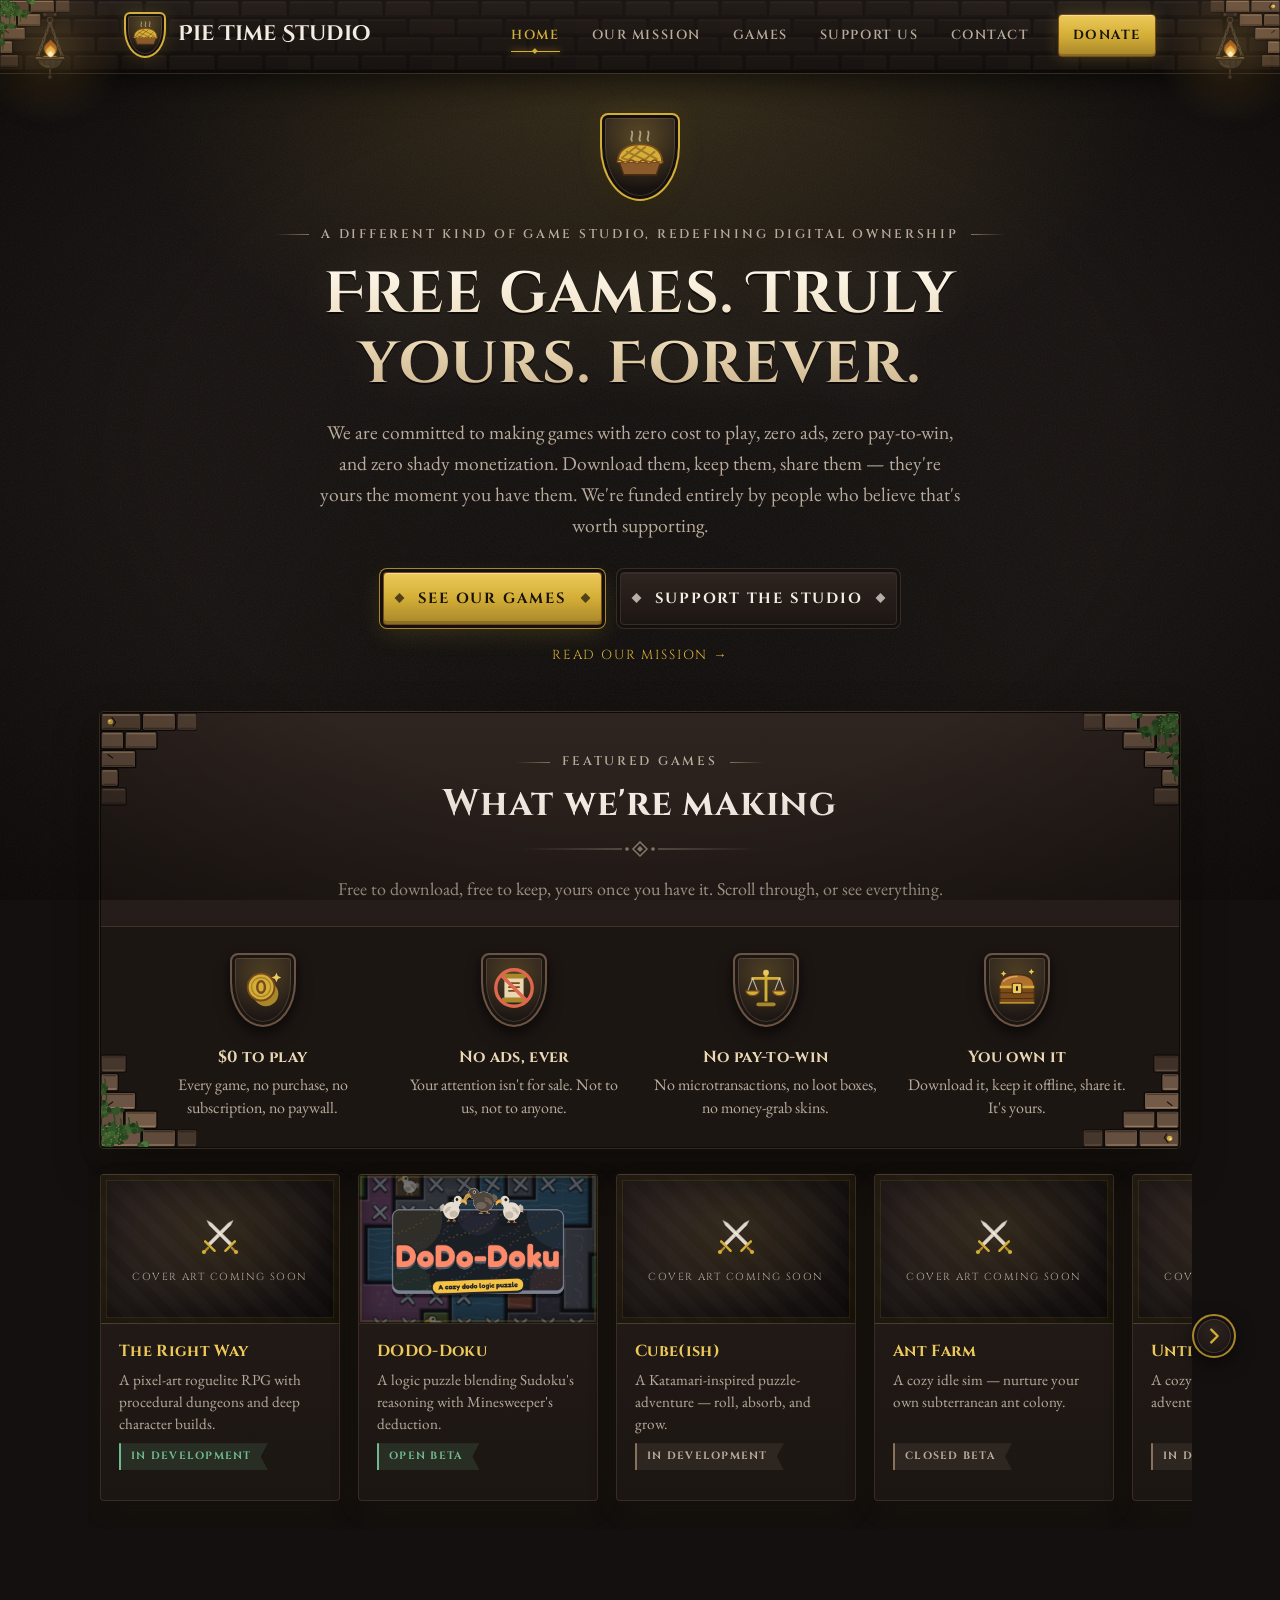
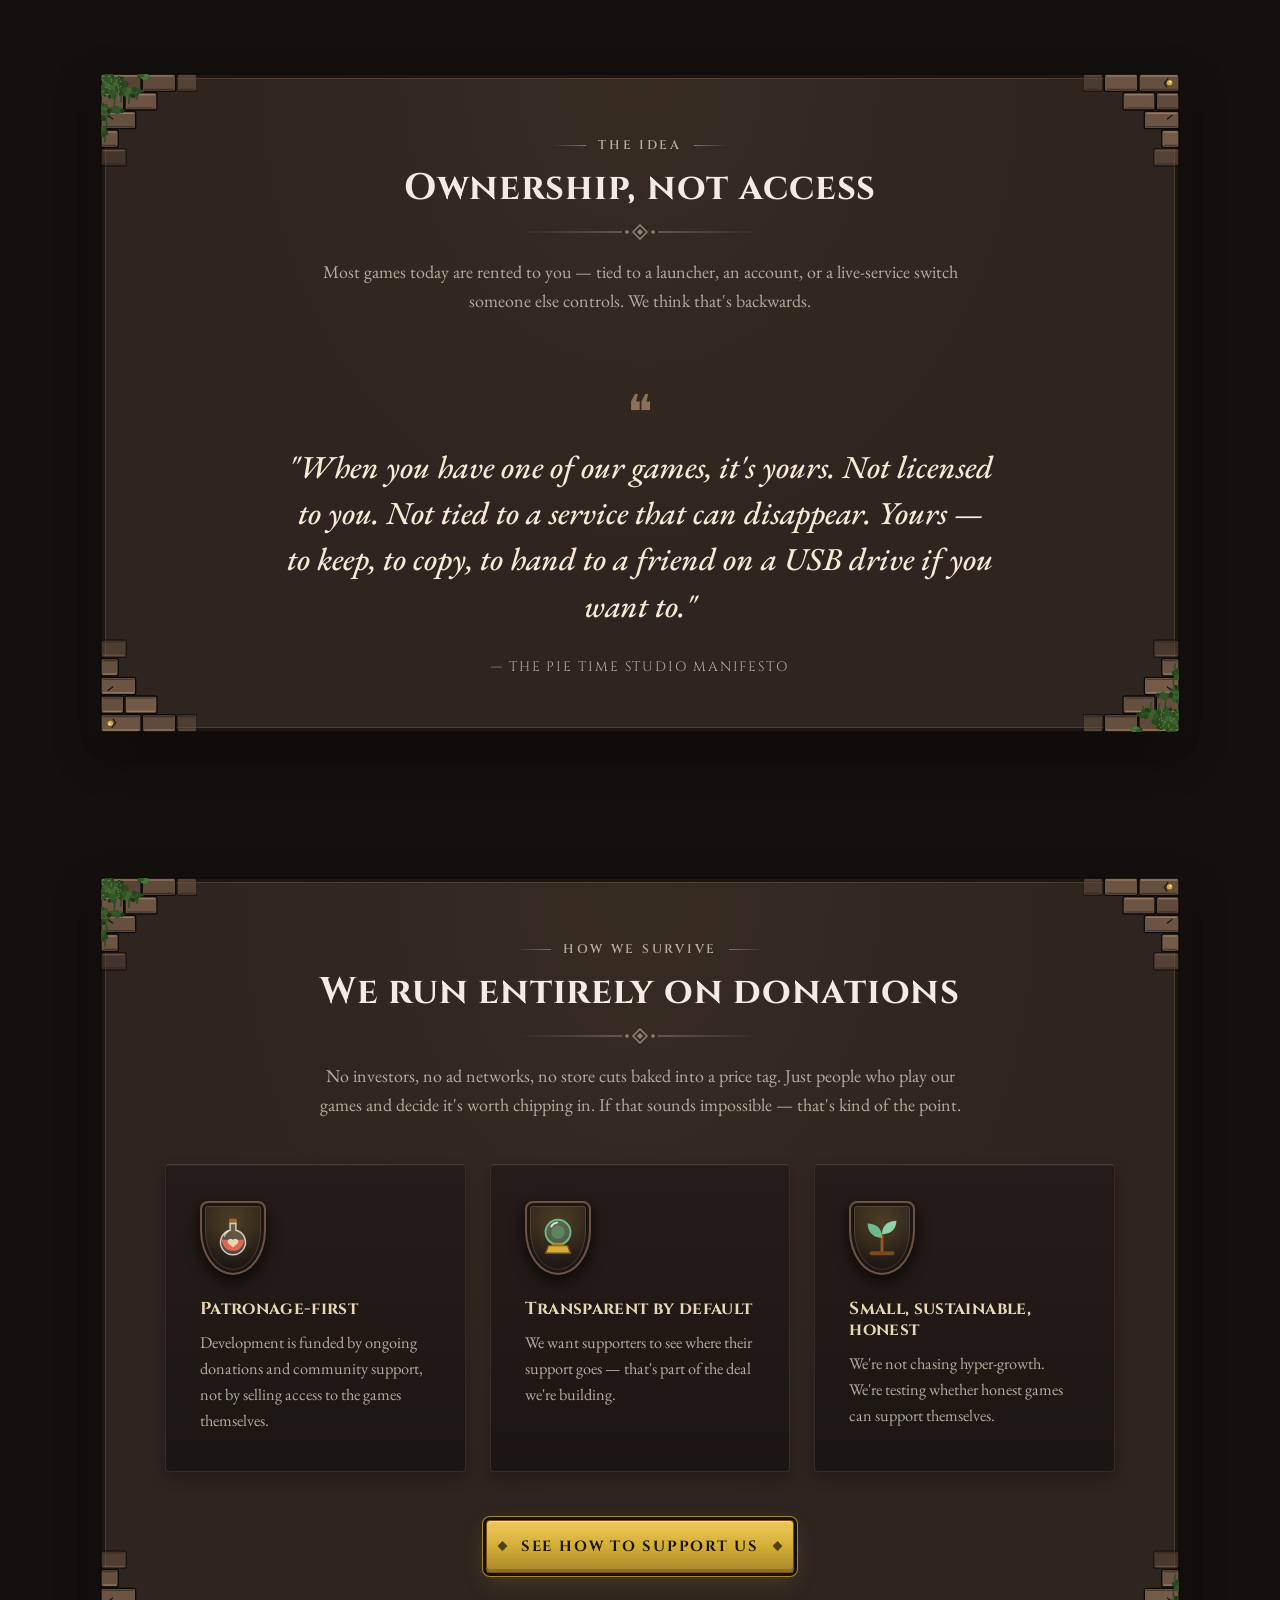
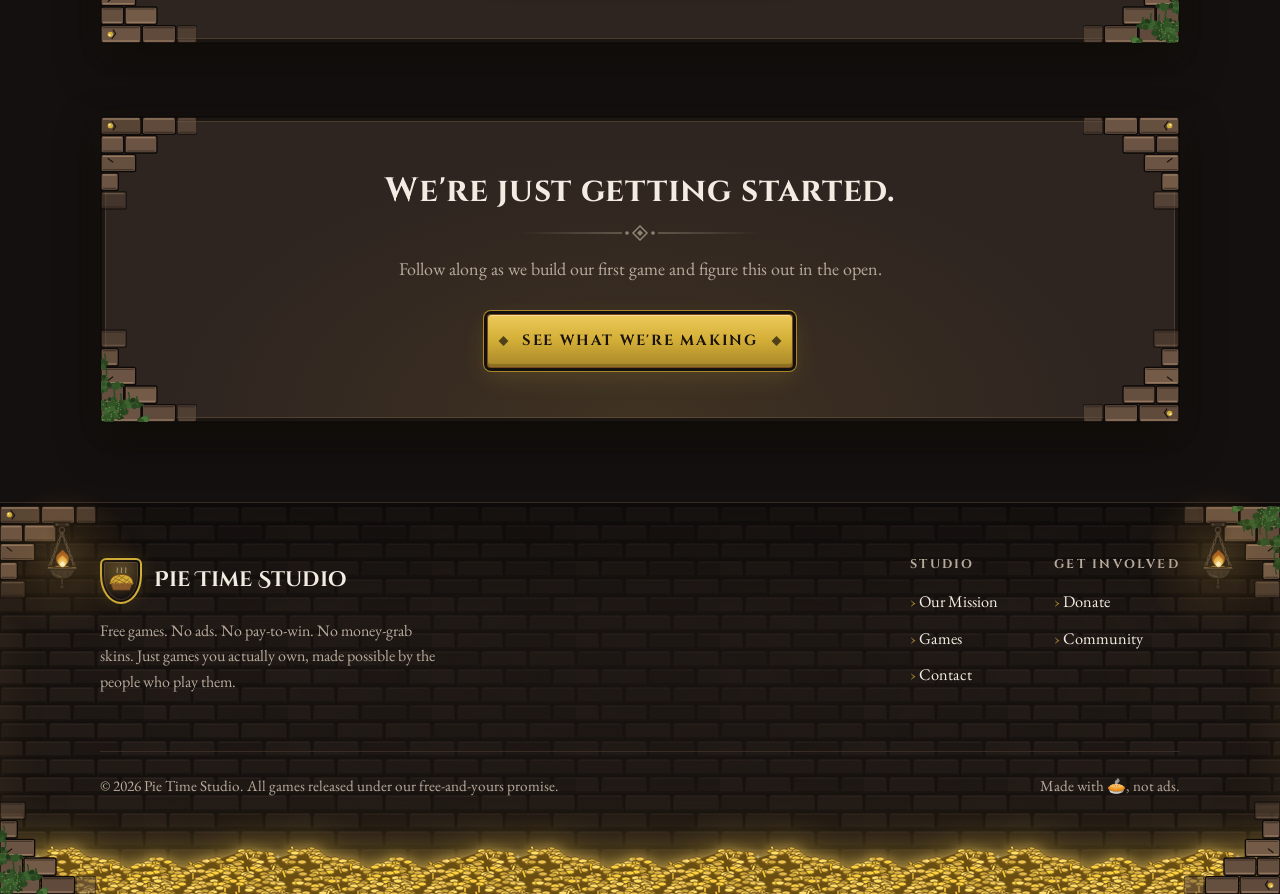
==== commit 38680a22: "redesignd the website" ====
--- a/index.html
+++ b/index.html
@@ -10,11 +10,13 @@
 <link rel="preconnect" href="https://fonts.googleapis.com">
 <link rel="preconnect" href="https://fonts.gstatic.com" crossorigin>
 <link href="https://fonts.googleapis.com/css2?family=Cinzel:wght@400;600;700;900&family=Cinzel+Decorative:wght@700&family=EB+Garamond:ital,wght@0,400;0,500;0,600;1,400;1,500&display=swap" rel="stylesheet">
-<link rel="stylesheet" href="css/style.css">
+<link rel="stylesheet" href="css/style.css?v=10">
 </head>
 <body>
 
 <header class="site-header">
+  <span class="torch torch-l" aria-hidden="true"><span class="torch-glow"></span><span class="torch-flame"><i></i><i></i><i></i></span></span>
+  <span class="torch torch-r" aria-hidden="true"><span class="torch-glow"></span><span class="torch-flame"><i></i><i></i><i></i></span></span>
   <nav class="nav">
     <a href="index.html" class="brand">
       <span class="brand-mark" aria-hidden="true"></span> Pie Time Studio
@@ -99,7 +101,7 @@
         </div>
       </a>
       <a href="games.html" class="mini-game-card">
-        <div class="mini-thumb">Cover art coming soon</div>
+        <div class="mini-thumb has-cover"><img src="images/dododoku-cover.jpg" alt="DoDo-Doku cover art: three dodos above the game title" width="1600" height="900" loading="lazy"></div>
         <div class="mini-body">
           <h3>DODO-Doku</h3>
           <p>A logic puzzle blending Sudoku's reasoning with Minesweeper's deduction.</p>
@@ -205,6 +207,8 @@
 </main>
 
 <footer class="site-footer">
+  <span class="torch torch-l" aria-hidden="true"><span class="torch-glow"></span><span class="torch-flame"><i></i><i></i><i></i></span></span>
+  <span class="torch torch-r" aria-hidden="true"><span class="torch-glow"></span><span class="torch-flame"><i></i><i></i><i></i></span></span>
   <div class="footer-grid">
     <div class="footer-brand">
       <a href="index.html" class="brand"><span class="brand-mark" aria-hidden="true"></span> Pie Time Studio</a>
@@ -234,6 +238,6 @@
   </div>
 </footer>
 
-<script src="js/main.js"></script>
+<script src="js/main.js?v=8"></script>
 </body>
 </html>
--- a/css/style.css
+++ b/css/style.css
@@ -12,16 +12,16 @@
   --border: #382c25;
   --text: #f3ece2;
   --text-dim: #b8ab9c;
-  --accent: #ff9d3d;       /* torch gold / pie crust */
-  --accent-hi: #ffb15e;
-  --accent-dim: #c97a2b;
+  --accent: #d4af37;       /* gold */
+  --accent-hi: #ecc95a;
+  --accent-dim: #a8862a;
   --accent-2: #6fb98f;     /* mint — "free" */
   --danger: #e0674f;
   --ink: #1a130c;
 
-  --glow: rgba(255, 157, 61, 0.10);
-  --shadow-glow: rgba(255, 157, 61, 0.06);
-  --gold-line: rgba(255, 157, 61, 0.28);
+  --glow: rgba(212,175,55, 0.10);
+  --shadow-glow: rgba(212,175,55, 0.06);
+  --gold-line: rgba(212,175,55, 0.28);
 
   --radius: 4px;
   --max-width: 1080px;
@@ -30,12 +30,12 @@
   --font-body: "EB Garamond", Garamond, Georgia, serif;
 
   /* Ornament images */
-  --corner-tl: url("data:image/svg+xml,%3Csvg xmlns='http://www.w3.org/2000/svg' width='26' height='26' viewBox='0 0 26 26'%3E%3Cg transform=''%3E%3Cpath d='M1 25V8l7-7h17' fill='none' stroke='%23ff9d3d' stroke-width='1.6'/%3E%3Cpath d='M5 25V10l5-5h15' fill='none' stroke='%23ff9d3d' stroke-opacity='.4' stroke-width='1'/%3E%3Cpath d='M10 7l3 3-3 3-3-3z' fill='%23ff9d3d'/%3E%3C/g%3E%3C/svg%3E");
-  --corner-tr: url("data:image/svg+xml,%3Csvg xmlns='http://www.w3.org/2000/svg' width='26' height='26' viewBox='0 0 26 26'%3E%3Cg transform='translate(26 0) scale(-1 1)'%3E%3Cpath d='M1 25V8l7-7h17' fill='none' stroke='%23ff9d3d' stroke-width='1.6'/%3E%3Cpath d='M5 25V10l5-5h15' fill='none' stroke='%23ff9d3d' stroke-opacity='.4' stroke-width='1'/%3E%3Cpath d='M10 7l3 3-3 3-3-3z' fill='%23ff9d3d'/%3E%3C/g%3E%3C/svg%3E");
-  --corner-bl: url("data:image/svg+xml,%3Csvg xmlns='http://www.w3.org/2000/svg' width='26' height='26' viewBox='0 0 26 26'%3E%3Cg transform='translate(0 26) scale(1 -1)'%3E%3Cpath d='M1 25V8l7-7h17' fill='none' stroke='%23ff9d3d' stroke-width='1.6'/%3E%3Cpath d='M5 25V10l5-5h15' fill='none' stroke='%23ff9d3d' stroke-opacity='.4' stroke-width='1'/%3E%3Cpath d='M10 7l3 3-3 3-3-3z' fill='%23ff9d3d'/%3E%3C/g%3E%3C/svg%3E");
-  --corner-br: url("data:image/svg+xml,%3Csvg xmlns='http://www.w3.org/2000/svg' width='26' height='26' viewBox='0 0 26 26'%3E%3Cg transform='translate(26 26) scale(-1 -1)'%3E%3Cpath d='M1 25V8l7-7h17' fill='none' stroke='%23ff9d3d' stroke-width='1.6'/%3E%3Cpath d='M5 25V10l5-5h15' fill='none' stroke='%23ff9d3d' stroke-opacity='.4' stroke-width='1'/%3E%3Cpath d='M10 7l3 3-3 3-3-3z' fill='%23ff9d3d'/%3E%3C/g%3E%3C/svg%3E");
-  --divider: url("data:image/svg+xml,%3Csvg xmlns='http://www.w3.org/2000/svg' width='240' height='16' viewBox='0 0 240 16'%3E%3Cdefs%3E%3ClinearGradient id='l'%3E%3Cstop offset='0' stop-color='%23ff9d3d' stop-opacity='0'/%3E%3Cstop offset='1' stop-color='%23ff9d3d'/%3E%3C/linearGradient%3E%3ClinearGradient id='r'%3E%3Cstop offset='0' stop-color='%23ff9d3d'/%3E%3Cstop offset='1' stop-color='%23ff9d3d' stop-opacity='0'/%3E%3C/linearGradient%3E%3C/defs%3E%3Crect x='0' y='7.5' width='102' height='1' fill='url(%23l)'/%3E%3Crect x='138' y='7.5' width='102' height='1' fill='url(%23r)'/%3E%3Cpath d='M120 1l7 7-7 7-7-7z' fill='none' stroke='%23ff9d3d' stroke-width='1.5'/%3E%3Cpath d='M120 5l3 3-3 3-3-3z' fill='%23ff9d3d'/%3E%3Ccircle cx='107' cy='8' r='1.8' fill='%23ff9d3d'/%3E%3Ccircle cx='133' cy='8' r='1.8' fill='%23ff9d3d'/%3E%3C/svg%3E");
-  --swords: url("data:image/svg+xml,%3Csvg xmlns='http://www.w3.org/2000/svg' width='64' height='64' viewBox='0 0 64 64'%3E%3Cg transform=''%3E%3Cpath d='M14 50L50 14l4-8-8 4L10 46' fill='%23f3ece2' fill-opacity='.9' stroke='%23b8ab9c' stroke-width='1'/%3E%3Cpath d='M7 41l16 16' stroke='%23ff9d3d' stroke-width='4' stroke-linecap='round'/%3E%3Cpath d='M12 52l-5 5' stroke='%23c97a2b' stroke-width='4' stroke-linecap='round'/%3E%3Ccircle cx='5' cy='59' r='3.5' fill='%23ff9d3d'/%3E%3C/g%3E%3Cg transform='translate(64 0) scale(-1 1)'%3E%3Cpath d='M14 50L50 14l4-8-8 4L10 46' fill='%23f3ece2' fill-opacity='.9' stroke='%23b8ab9c' stroke-width='1'/%3E%3Cpath d='M7 41l16 16' stroke='%23ff9d3d' stroke-width='4' stroke-linecap='round'/%3E%3Cpath d='M12 52l-5 5' stroke='%23c97a2b' stroke-width='4' stroke-linecap='round'/%3E%3Ccircle cx='5' cy='59' r='3.5' fill='%23ff9d3d'/%3E%3C/g%3E%3C/svg%3E");
+  --corner-tl: url("data:image/svg+xml,%3Csvg xmlns='http://www.w3.org/2000/svg' width='26' height='26' viewBox='0 0 26 26'%3E%3Cg transform=''%3E%3Cpath d='M1 25V8l7-7h17' fill='none' stroke='%23d4af37' stroke-width='1.6'/%3E%3Cpath d='M5 25V10l5-5h15' fill='none' stroke='%23d4af37' stroke-opacity='.4' stroke-width='1'/%3E%3Cpath d='M10 7l3 3-3 3-3-3z' fill='%23d4af37'/%3E%3C/g%3E%3C/svg%3E");
+  --corner-tr: url("data:image/svg+xml,%3Csvg xmlns='http://www.w3.org/2000/svg' width='26' height='26' viewBox='0 0 26 26'%3E%3Cg transform='translate(26 0) scale(-1 1)'%3E%3Cpath d='M1 25V8l7-7h17' fill='none' stroke='%23d4af37' stroke-width='1.6'/%3E%3Cpath d='M5 25V10l5-5h15' fill='none' stroke='%23d4af37' stroke-opacity='.4' stroke-width='1'/%3E%3Cpath d='M10 7l3 3-3 3-3-3z' fill='%23d4af37'/%3E%3C/g%3E%3C/svg%3E");
+  --corner-bl: url("data:image/svg+xml,%3Csvg xmlns='http://www.w3.org/2000/svg' width='26' height='26' viewBox='0 0 26 26'%3E%3Cg transform='translate(0 26) scale(1 -1)'%3E%3Cpath d='M1 25V8l7-7h17' fill='none' stroke='%23d4af37' stroke-width='1.6'/%3E%3Cpath d='M5 25V10l5-5h15' fill='none' stroke='%23d4af37' stroke-opacity='.4' stroke-width='1'/%3E%3Cpath d='M10 7l3 3-3 3-3-3z' fill='%23d4af37'/%3E%3C/g%3E%3C/svg%3E");
+  --corner-br: url("data:image/svg+xml,%3Csvg xmlns='http://www.w3.org/2000/svg' width='26' height='26' viewBox='0 0 26 26'%3E%3Cg transform='translate(26 26) scale(-1 -1)'%3E%3Cpath d='M1 25V8l7-7h17' fill='none' stroke='%23d4af37' stroke-width='1.6'/%3E%3Cpath d='M5 25V10l5-5h15' fill='none' stroke='%23d4af37' stroke-opacity='.4' stroke-width='1'/%3E%3Cpath d='M10 7l3 3-3 3-3-3z' fill='%23d4af37'/%3E%3C/g%3E%3C/svg%3E");
+  --divider: url("data:image/svg+xml,%3Csvg xmlns='http://www.w3.org/2000/svg' width='240' height='16' viewBox='0 0 240 16'%3E%3Cdefs%3E%3ClinearGradient id='l'%3E%3Cstop offset='0' stop-color='%23d4af37' stop-opacity='0'/%3E%3Cstop offset='1' stop-color='%23d4af37'/%3E%3C/linearGradient%3E%3ClinearGradient id='r'%3E%3Cstop offset='0' stop-color='%23d4af37'/%3E%3Cstop offset='1' stop-color='%23d4af37' stop-opacity='0'/%3E%3C/linearGradient%3E%3C/defs%3E%3Crect x='0' y='7.5' width='102' height='1' fill='url(%23l)'/%3E%3Crect x='138' y='7.5' width='102' height='1' fill='url(%23r)'/%3E%3Cpath d='M120 1l7 7-7 7-7-7z' fill='none' stroke='%23d4af37' stroke-width='1.5'/%3E%3Cpath d='M120 5l3 3-3 3-3-3z' fill='%23d4af37'/%3E%3Ccircle cx='107' cy='8' r='1.8' fill='%23d4af37'/%3E%3Ccircle cx='133' cy='8' r='1.8' fill='%23d4af37'/%3E%3C/svg%3E");
+  --swords: url("data:image/svg+xml,%3Csvg xmlns='http://www.w3.org/2000/svg' width='64' height='64' viewBox='0 0 64 64'%3E%3Cg transform=''%3E%3Cpath d='M14 50L50 14l4-8-8 4L10 46' fill='%23f3ece2' fill-opacity='.9' stroke='%23b8ab9c' stroke-width='1'/%3E%3Cpath d='M7 41l16 16' stroke='%23d4af37' stroke-width='4' stroke-linecap='round'/%3E%3Cpath d='M12 52l-5 5' stroke='%23a8862a' stroke-width='4' stroke-linecap='round'/%3E%3Ccircle cx='5' cy='59' r='3.5' fill='%23d4af37'/%3E%3C/g%3E%3Cg transform='translate(64 0) scale(-1 1)'%3E%3Cpath d='M14 50L50 14l4-8-8 4L10 46' fill='%23f3ece2' fill-opacity='.9' stroke='%23b8ab9c' stroke-width='1'/%3E%3Cpath d='M7 41l16 16' stroke='%23d4af37' stroke-width='4' stroke-linecap='round'/%3E%3Cpath d='M12 52l-5 5' stroke='%23a8862a' stroke-width='4' stroke-linecap='round'/%3E%3Ccircle cx='5' cy='59' r='3.5' fill='%23d4af37'/%3E%3C/g%3E%3C/svg%3E");
   --noise: url("data:image/svg+xml,%3Csvg xmlns='http://www.w3.org/2000/svg' width='240' height='240'%3E%3Cfilter id='n'%3E%3CfeTurbulence type='fractalNoise' baseFrequency='.8' numOctaves='3' stitchTiles='stitch'/%3E%3CfeColorMatrix values='0 0 0 0 .95 0 0 0 0 .8 0 0 0 0 .6 0 0 0 .07 0'/%3E%3C/filter%3E%3Crect width='100%25' height='100%25' filter='url(%23n)'/%3E%3C/svg%3E");
 
   /* Double "gilded" inner frame used on boxes */
@@ -153,7 +153,7 @@
   font-size: 1.6rem;
   line-height: 1;
   background:
-    radial-gradient(circle at 50% 30%, rgba(255,157,61,.22), transparent 70%),
+    radial-gradient(circle at 50% 30%, rgba(212,175,55,.22), transparent 70%),
     linear-gradient(180deg, var(--panel), var(--bg-alt));
   border: 2px solid var(--accent-dim);
   border-radius: 8px 8px 50% 50% / 8px 8px 60% 60%;   /* heater shield */
@@ -204,11 +204,11 @@
   height: 46px;
   font-size: 1.35rem;
   background:
-    radial-gradient(circle at 50% 30%, rgba(255,157,61,.3), transparent 70%),
+    radial-gradient(circle at 50% 30%, rgba(212,175,55,.3), transparent 70%),
     linear-gradient(180deg, var(--panel), var(--bg));
   border: 2px solid var(--accent);
   border-radius: 6px 6px 50% 50% / 6px 6px 62% 62%;
-  box-shadow: inset 0 0 0 2px var(--bg), inset 0 0 0 3px var(--gold-line), 0 0 18px rgba(255,157,61,.18);
+  box-shadow: inset 0 0 0 2px var(--bg), inset 0 0 0 3px var(--gold-line), 0 0 18px rgba(212,175,55,.18);
   transition: transform 0.2s ease;
   flex: none;
 }
@@ -271,7 +271,7 @@
   background: linear-gradient(180deg, var(--accent-hi), var(--accent) 50%, var(--accent-dim));
   border: 1px solid #7a4a1a;
   border-radius: var(--radius);
-  box-shadow: inset 0 1px 0 rgba(255,255,255,.35), inset 0 -2px 0 rgba(0,0,0,.2), 0 0 16px rgba(255,157,61,.25);
+  box-shadow: inset 0 1px 0 rgba(255,255,255,.35), inset 0 -2px 0 rgba(0,0,0,.2), 0 0 16px rgba(212,175,55,.25);
   font-weight: 700 !important;
 }
 
@@ -342,7 +342,7 @@
   inset: -40px 0 -80px;
   z-index: -1;
   pointer-events: none;
-  background: radial-gradient(ellipse 60% 70% at 50% 0%, rgba(255,157,61,.16), transparent 70%);
+  background: radial-gradient(ellipse 60% 70% at 50% 0%, rgba(212,175,55,.16), transparent 70%);
   animation: torch 5s ease-in-out infinite;
 }
 
@@ -353,7 +353,7 @@
   height: 64px;
   margin: 0 auto 10px;
   background: var(--swords) center / contain no-repeat;
-  filter: drop-shadow(0 0 10px rgba(255,157,61,.35));
+  filter: drop-shadow(0 0 10px rgba(212,175,55,.35));
 }
 
 .hero .eyebrow { margin-bottom: 16px; }
@@ -367,7 +367,7 @@
   -webkit-background-clip: text;
   background-clip: text;
   color: transparent;
-  filter: drop-shadow(0 2px 0 rgba(0,0,0,.6)) drop-shadow(0 0 22px rgba(255,157,61,.18));
+  filter: drop-shadow(0 2px 0 rgba(0,0,0,.6)) drop-shadow(0 0 22px rgba(212,175,55,.18));
 }
 
 .hero .lede {
@@ -441,7 +441,7 @@
     inset 0 -3px 0 rgba(0,0,0,.18),
     0 0 0 3px var(--bg),
     0 0 0 4px var(--accent-dim),
-    0 8px 24px rgba(255,157,61,.18);
+    0 8px 24px rgba(212,175,55,.18);
 }
 .btn-primary:hover { filter: brightness(1.08); color: var(--ink); }
 
@@ -556,7 +556,7 @@
   margin: 0 auto;
   padding: 52px 48px;
   background:
-    radial-gradient(ellipse at 50% 0%, rgba(255,157,61,.06), transparent 60%),
+    radial-gradient(ellipse at 50% 0%, rgba(212,175,55,.06), transparent 60%),
     var(--panel);
   border: 1px solid #0d0a09;
   border-radius: var(--radius);
@@ -610,10 +610,10 @@
   background:
     var(--swords) center 38% / 46px no-repeat,
     repeating-linear-gradient(45deg, rgba(255,255,255,.015) 0 10px, transparent 10px 20px),
-    radial-gradient(ellipse at 50% 40%, rgba(255,157,61,.10), transparent 65%),
+    radial-gradient(ellipse at 50% 40%, rgba(212,175,55,.10), transparent 65%),
     linear-gradient(135deg, #2c2320, #120e0d);
   border-bottom: 1px solid var(--gold-line);
-  box-shadow: inset 0 0 0 5px rgba(0,0,0,.35), inset 0 0 0 6px rgba(255,157,61,.12), inset 0 0 40px rgba(0,0,0,.6);
+  box-shadow: inset 0 0 0 5px rgba(0,0,0,.35), inset 0 0 0 6px rgba(212,175,55,.12), inset 0 0 40px rgba(0,0,0,.6);
 }
 
 .game-card .thumb {
@@ -638,7 +638,7 @@
   text-transform: uppercase;
   padding: 5px 16px 5px 10px;
   border-radius: 0;
-  background: rgba(255,157,61,.14);
+  background: rgba(212,175,55,.14);
   color: var(--accent);
   border-left: 2px solid var(--accent);
   clip-path: polygon(0 0, 100% 0, calc(100% - 7px) 50%, 100% 100%, 0 100%);
@@ -749,7 +749,7 @@
   border-color: var(--accent);
   transform: translateY(-4px);
   color: var(--text);
-  box-shadow: 0 0 0 1px var(--accent), 0 12px 26px rgba(255,157,61,.15) !important;
+  box-shadow: 0 0 0 1px var(--accent), 0 12px 26px rgba(212,175,55,.15) !important;
 }
 
 .mini-thumb {
@@ -816,7 +816,7 @@
   font-size: 3rem;
   line-height: 1;
   color: var(--accent);
-  text-shadow: 0 0 18px rgba(255,157,61,.35);
+  text-shadow: 0 0 18px rgba(212,175,55,.35);
   margin-bottom: 8px;
 }
 
@@ -906,7 +906,7 @@
 /* The featured tier glows like a legendary item */
 .tier.featured {
   border-color: var(--accent);
-  box-shadow: 0 0 0 1px var(--accent), inset 0 0 40px rgba(255,157,61,.08), 0 0 34px rgba(255,157,61,.16);
+  box-shadow: 0 0 0 1px var(--accent), inset 0 0 40px rgba(212,175,55,.08), 0 0 34px rgba(212,175,55,.16);
 }
 
 .tier.featured::before {
@@ -924,7 +924,7 @@
   background: linear-gradient(180deg, var(--accent-hi), var(--accent-dim));
   border: 2px solid var(--bg);
   border-radius: 50%;
-  box-shadow: 0 0 0 1px var(--accent), 0 0 16px rgba(255,157,61,.4);
+  box-shadow: 0 0 0 1px var(--accent), 0 0 16px rgba(212,175,55,.4);
   z-index: 4;
 }
 
@@ -933,7 +933,7 @@
   font-size: 2rem;
   font-weight: 700;
   color: var(--accent);
-  text-shadow: 0 0 18px rgba(255,157,61,.25);
+  text-shadow: 0 0 18px rgba(212,175,55,.25);
   margin: 6px 0;
 }
 
@@ -992,7 +992,7 @@
   padding: 54px 40px;
   text-align: center;
   background:
-    radial-gradient(ellipse at 50% 100%, rgba(255,157,61,.10), transparent 65%),
+    radial-gradient(ellipse at 50% 100%, rgba(212,175,55,.10), transparent 65%),
     var(--panel);
   border: 1px solid #0d0a09;
   border-radius: var(--radius);
@@ -1070,7 +1070,7 @@
   inset: -80px 0 -260px;
   z-index: -1;
   pointer-events: none;
-  background: radial-gradient(ellipse 55% 60% at 50% 0%, rgba(255,157,61,.15), transparent 70%);
+  background: radial-gradient(ellipse 55% 60% at 50% 0%, rgba(212,175,55,.15), transparent 70%);
   animation: torch 5s ease-in-out infinite;
 }
 
@@ -1080,7 +1080,7 @@
   max-width: 760px;
   margin: 16px auto 18px;
   color: #fbeedb;
-  text-shadow: 0 2px 0 rgba(0,0,0,.6), 0 0 24px rgba(255,157,61,.2);
+  text-shadow: 0 2px 0 rgba(0,0,0,.6), 0 0 24px rgba(212,175,55,.2);
 }
 
 .page-hero .lede { max-width: 640px; margin: 0 auto; color: var(--text-dim); font-size: 1.18rem; }
@@ -1101,7 +1101,7 @@
   max-width: var(--max-width);
   margin: 0 auto 40px;
   background:
-    radial-gradient(ellipse at 0% 50%, rgba(255,157,61,.08), transparent 55%),
+    radial-gradient(ellipse at 0% 50%, rgba(212,175,55,.08), transparent 55%),
     var(--panel);
   border: 1px solid #0d0a09;
   border-radius: var(--radius);
@@ -1185,7 +1185,7 @@
   margin-left: -6px;
   transition: background 0.15s ease;
 }
-.bean-jar:hover { background: rgba(255,157,61,.08); }
+.bean-jar:hover { background: rgba(212,175,55,.08); }
 .bean-patch-empty .bean-jar { cursor: default; }
 .bean-patch-empty .bean-jar:hover { background: none; }
 
@@ -1219,14 +1219,14 @@
   filter: drop-shadow(0 6px 10px rgba(0,0,0,.45));
 }
 
-.bean-drop-hover { background: rgba(255,157,61,.14); border-color: var(--accent); }
+.bean-drop-hover { background: rgba(212,175,55,.14); border-color: var(--accent); }
 
 .game-card.bean-drop-hover {
   border-color: var(--accent);
-  box-shadow: 0 0 0 2px rgba(255,157,61,.35), 0 0 24px rgba(255,157,61,.2);
+  box-shadow: 0 0 0 2px rgba(212,175,55,.35), 0 0 24px rgba(212,175,55,.2);
   transform: translateY(-2px);
 }
-.game-card.bean-drop-hover .bean-jar { background: rgba(255,157,61,.18); }
+.game-card.bean-drop-hover .bean-jar { background: rgba(212,175,55,.18); }
 
 @keyframes bean-pop {
   0% { transform: translateY(-10px) scale(0.5); opacity: 0; }
@@ -1284,7 +1284,7 @@
   border-color: var(--accent);
   transform: translateY(-3px);
   outline: none;
-  box-shadow: 0 0 0 1px var(--accent), 0 14px 30px rgba(255,157,61,.15);
+  box-shadow: 0 0 0 1px var(--accent), 0 14px 30px rgba(212,175,55,.15);
 }
 
 /* ---------- Whole-box links (Contact) ---------- */
@@ -1300,7 +1300,7 @@
   border-color: var(--accent);
   transform: translateY(-3px);
   outline: none;
-  box-shadow: 0 0 0 1px var(--accent), 0 14px 30px rgba(255,157,61,.15);
+  box-shadow: 0 0 0 1px var(--accent), 0 14px 30px rgba(212,175,55,.15);
 }
 a.card-link:hover p { color: var(--accent); }
 
@@ -1429,26 +1429,26 @@
    ===================================================== */
 
 :root {
-  --brick-tl: url("data:image/svg+xml,%3Csvg xmlns='http://www.w3.org/2000/svg' width='72' height='72' viewBox='0 0 72 72'%3E%3Cg transform=''%3E%3Crect width='72' height='72' fill='none'/%3E%3Cg opacity='1'%3E%3Crect x='0' y='0' width='30' height='13' rx='1.5' fill='%23574435' stroke='%230d0a09' stroke-width='1'/%3E%3Cpath d='M1.5 1.5h27' stroke='%239a7d63' stroke-width='1' stroke-opacity='.9'/%3E%3Cpath d='M1.5 11.5h27' stroke='%23000' stroke-opacity='.35' stroke-width='1'/%3E%3C/g%3E%3Cg opacity='1'%3E%3Crect x='31' y='0' width='25' height='13' rx='1.5' fill='%235f4a3b' stroke='%230d0a09' stroke-width='1'/%3E%3Cpath d='M32.5 1.5h22' stroke='%239a7d63' stroke-width='1' stroke-opacity='.9'/%3E%3Cpath d='M32.5 11.5h22' stroke='%23000' stroke-opacity='.35' stroke-width='1'/%3E%3C/g%3E%3Cg opacity='.55'%3E%3Crect x='57' y='0' width='15' height='13' rx='1.5' fill='%23735b48' stroke='%230d0a09' stroke-width='1'/%3E%3Cpath d='M58.5 1.5h12' stroke='%239a7d63' stroke-width='1' stroke-opacity='.9'/%3E%3Cpath d='M58.5 11.5h12' stroke='%23000' stroke-opacity='.35' stroke-width='1'/%3E%3C/g%3E%3Cg opacity='1'%3E%3Crect x='0' y='14' width='17' height='13' rx='1.5' fill='%236b5443' stroke='%230d0a09' stroke-width='1'/%3E%3Cpath d='M1.5 15.5h14' stroke='%239a7d63' stroke-width='1' stroke-opacity='.9'/%3E%3Cpath d='M1.5 25.5h14' stroke='%23000' stroke-opacity='.35' stroke-width='1'/%3E%3C/g%3E%3Cg opacity='1'%3E%3Crect x='18' y='14' width='24' height='13' rx='1.5' fill='%236b5443' stroke='%230d0a09' stroke-width='1'/%3E%3Cpath d='M19.5 15.5h21' stroke='%239a7d63' stroke-width='1' stroke-opacity='.9'/%3E%3Cpath d='M19.5 25.5h21' stroke='%23000' stroke-opacity='.35' stroke-width='1'/%3E%3C/g%3E%3Cg opacity='1'%3E%3Crect x='0' y='28' width='26' height='13' rx='1.5' fill='%23654f3f' stroke='%230d0a09' stroke-width='1'/%3E%3Cpath d='M1.5 29.5h23' stroke='%239a7d63' stroke-width='1' stroke-opacity='.9'/%3E%3Cpath d='M1.5 39.5h23' stroke='%23000' stroke-opacity='.35' stroke-width='1'/%3E%3C/g%3E%3Cg opacity='1'%3E%3Crect x='0' y='42' width='13' height='13' rx='1.5' fill='%236b5443' stroke='%230d0a09' stroke-width='1'/%3E%3Cpath d='M1.5 43.5h10' stroke='%239a7d63' stroke-width='1' stroke-opacity='.9'/%3E%3Cpath d='M1.5 53.5h10' stroke='%23000' stroke-opacity='.35' stroke-width='1'/%3E%3C/g%3E%3Cg opacity='.55'%3E%3Crect x='0' y='56' width='19' height='13' rx='1.5' fill='%23574435' stroke='%230d0a09' stroke-width='1'/%3E%3Cpath d='M1.5 57.5h16' stroke='%239a7d63' stroke-width='1' stroke-opacity='.9'/%3E%3Cpath d='M1.5 67.5h16' stroke='%23000' stroke-opacity='.35' stroke-width='1'/%3E%3C/g%3E%3Cpath d='M8 3l3 4-2 3' fill='none' stroke='%231a130c' stroke-width='.9'/%3E%3Cpath d='M5 31l4 3' fill='none' stroke='%231a130c' stroke-width='.9'/%3E%3Ccircle cx='7' cy='6.5' r='2' fill='%23ff9d3d'/%3E%3Ccircle cx='6.4' cy='5.9' r='.7' fill='%23fff4e0'/%3E%3C/g%3E%3C/svg%3E");
-  --brick-tr: url("data:image/svg+xml,%3Csvg xmlns='http://www.w3.org/2000/svg' width='72' height='72' viewBox='0 0 72 72'%3E%3Cg transform='translate(72 0) scale(-1 1)'%3E%3Crect width='72' height='72' fill='none'/%3E%3Cg opacity='1'%3E%3Crect x='0' y='0' width='30' height='13' rx='1.5' fill='%23654f3f' stroke='%230d0a09' stroke-width='1'/%3E%3Cpath d='M1.5 1.5h27' stroke='%239a7d63' stroke-width='1' stroke-opacity='.9'/%3E%3Cpath d='M1.5 11.5h27' stroke='%23000' stroke-opacity='.35' stroke-width='1'/%3E%3C/g%3E%3Cg opacity='1'%3E%3Crect x='31' y='0' width='25' height='13' rx='1.5' fill='%236b5443' stroke='%230d0a09' stroke-width='1'/%3E%3Cpath d='M32.5 1.5h22' stroke='%239a7d63' stroke-width='1' stroke-opacity='.9'/%3E%3Cpath d='M32.5 11.5h22' stroke='%23000' stroke-opacity='.35' stroke-width='1'/%3E%3C/g%3E%3Cg opacity='.55'%3E%3Crect x='57' y='0' width='15' height='13' rx='1.5' fill='%23654f3f' stroke='%230d0a09' stroke-width='1'/%3E%3Cpath d='M58.5 1.5h12' stroke='%239a7d63' stroke-width='1' stroke-opacity='.9'/%3E%3Cpath d='M58.5 11.5h12' stroke='%23000' stroke-opacity='.35' stroke-width='1'/%3E%3C/g%3E%3Cg opacity='1'%3E%3Crect x='0' y='14' width='17' height='13' rx='1.5' fill='%235f4a3b' stroke='%230d0a09' stroke-width='1'/%3E%3Cpath d='M1.5 15.5h14' stroke='%239a7d63' stroke-width='1' stroke-opacity='.9'/%3E%3Cpath d='M1.5 25.5h14' stroke='%23000' stroke-opacity='.35' stroke-width='1'/%3E%3C/g%3E%3Cg opacity='1'%3E%3Crect x='18' y='14' width='24' height='13' rx='1.5' fill='%236b5443' stroke='%230d0a09' stroke-width='1'/%3E%3Cpath d='M19.5 15.5h21' stroke='%239a7d63' stroke-width='1' stroke-opacity='.9'/%3E%3Cpath d='M19.5 25.5h21' stroke='%23000' stroke-opacity='.35' stroke-width='1'/%3E%3C/g%3E%3Cg opacity='1'%3E%3Crect x='0' y='28' width='26' height='13' rx='1.5' fill='%236b5443' stroke='%230d0a09' stroke-width='1'/%3E%3Cpath d='M1.5 29.5h23' stroke='%239a7d63' stroke-width='1' stroke-opacity='.9'/%3E%3Cpath d='M1.5 39.5h23' stroke='%23000' stroke-opacity='.35' stroke-width='1'/%3E%3C/g%3E%3Cg opacity='1'%3E%3Crect x='0' y='42' width='13' height='13' rx='1.5' fill='%23735b48' stroke='%230d0a09' stroke-width='1'/%3E%3Cpath d='M1.5 43.5h10' stroke='%239a7d63' stroke-width='1' stroke-opacity='.9'/%3E%3Cpath d='M1.5 53.5h10' stroke='%23000' stroke-opacity='.35' stroke-width='1'/%3E%3C/g%3E%3Cg opacity='.55'%3E%3Crect x='0' y='56' width='19' height='13' rx='1.5' fill='%23735b48' stroke='%230d0a09' stroke-width='1'/%3E%3Cpath d='M1.5 57.5h16' stroke='%239a7d63' stroke-width='1' stroke-opacity='.9'/%3E%3Cpath d='M1.5 67.5h16' stroke='%23000' stroke-opacity='.35' stroke-width='1'/%3E%3C/g%3E%3Cpath d='M8 3l3 4-2 3' fill='none' stroke='%231a130c' stroke-width='.9'/%3E%3Cpath d='M5 31l4 3' fill='none' stroke='%231a130c' stroke-width='.9'/%3E%3Ccircle cx='7' cy='6.5' r='2' fill='%23ff9d3d'/%3E%3Ccircle cx='6.4' cy='5.9' r='.7' fill='%23fff4e0'/%3E%3C/g%3E%3C/svg%3E");
-  --brick-bl: url("data:image/svg+xml,%3Csvg xmlns='http://www.w3.org/2000/svg' width='72' height='72' viewBox='0 0 72 72'%3E%3Cg transform='translate(0 72) scale(1 -1)'%3E%3Crect width='72' height='72' fill='none'/%3E%3Cg opacity='1'%3E%3Crect x='0' y='0' width='30' height='13' rx='1.5' fill='%236b5443' stroke='%230d0a09' stroke-width='1'/%3E%3Cpath d='M1.5 1.5h27' stroke='%239a7d63' stroke-width='1' stroke-opacity='.9'/%3E%3Cpath d='M1.5 11.5h27' stroke='%23000' stroke-opacity='.35' stroke-width='1'/%3E%3C/g%3E%3Cg opacity='1'%3E%3Crect x='31' y='0' width='25' height='13' rx='1.5' fill='%235f4a3b' stroke='%230d0a09' stroke-width='1'/%3E%3Cpath d='M32.5 1.5h22' stroke='%239a7d63' stroke-width='1' stroke-opacity='.9'/%3E%3Cpath d='M32.5 11.5h22' stroke='%23000' stroke-opacity='.35' stroke-width='1'/%3E%3C/g%3E%3Cg opacity='.55'%3E%3Crect x='57' y='0' width='15' height='13' rx='1.5' fill='%236b5443' stroke='%230d0a09' stroke-width='1'/%3E%3Cpath d='M58.5 1.5h12' stroke='%239a7d63' stroke-width='1' stroke-opacity='.9'/%3E%3Cpath d='M58.5 11.5h12' stroke='%23000' stroke-opacity='.35' stroke-width='1'/%3E%3C/g%3E%3Cg opacity='1'%3E%3Crect x='0' y='14' width='17' height='13' rx='1.5' fill='%23654f3f' stroke='%230d0a09' stroke-width='1'/%3E%3Cpath d='M1.5 15.5h14' stroke='%239a7d63' stroke-width='1' stroke-opacity='.9'/%3E%3Cpath d='M1.5 25.5h14' stroke='%23000' stroke-opacity='.35' stroke-width='1'/%3E%3C/g%3E%3Cg opacity='1'%3E%3Crect x='18' y='14' width='24' height='13' rx='1.5' fill='%23735b48' stroke='%230d0a09' stroke-width='1'/%3E%3Cpath d='M19.5 15.5h21' stroke='%239a7d63' stroke-width='1' stroke-opacity='.9'/%3E%3Cpath d='M19.5 25.5h21' stroke='%23000' stroke-opacity='.35' stroke-width='1'/%3E%3C/g%3E%3Cg opacity='1'%3E%3Crect x='0' y='28' width='26' height='13' rx='1.5' fill='%236b5443' stroke='%230d0a09' stroke-width='1'/%3E%3Cpath d='M1.5 29.5h23' stroke='%239a7d63' stroke-width='1' stroke-opacity='.9'/%3E%3Cpath d='M1.5 39.5h23' stroke='%23000' stroke-opacity='.35' stroke-width='1'/%3E%3C/g%3E%3Cg opacity='1'%3E%3Crect x='0' y='42' width='13' height='13' rx='1.5' fill='%23654f3f' stroke='%230d0a09' stroke-width='1'/%3E%3Cpath d='M1.5 43.5h10' stroke='%239a7d63' stroke-width='1' stroke-opacity='.9'/%3E%3Cpath d='M1.5 53.5h10' stroke='%23000' stroke-opacity='.35' stroke-width='1'/%3E%3C/g%3E%3Cg opacity='.55'%3E%3Crect x='0' y='56' width='19' height='13' rx='1.5' fill='%236b5443' stroke='%230d0a09' stroke-width='1'/%3E%3Cpath d='M1.5 57.5h16' stroke='%239a7d63' stroke-width='1' stroke-opacity='.9'/%3E%3Cpath d='M1.5 67.5h16' stroke='%23000' stroke-opacity='.35' stroke-width='1'/%3E%3C/g%3E%3Cpath d='M8 3l3 4-2 3' fill='none' stroke='%231a130c' stroke-width='.9'/%3E%3Cpath d='M5 31l4 3' fill='none' stroke='%231a130c' stroke-width='.9'/%3E%3Ccircle cx='7' cy='6.5' r='2' fill='%23ff9d3d'/%3E%3Ccircle cx='6.4' cy='5.9' r='.7' fill='%23fff4e0'/%3E%3C/g%3E%3C/svg%3E");
-  --brick-br: url("data:image/svg+xml,%3Csvg xmlns='http://www.w3.org/2000/svg' width='72' height='72' viewBox='0 0 72 72'%3E%3Cg transform='translate(72 72) scale(-1 -1)'%3E%3Crect width='72' height='72' fill='none'/%3E%3Cg opacity='1'%3E%3Crect x='0' y='0' width='30' height='13' rx='1.5' fill='%235f4a3b' stroke='%230d0a09' stroke-width='1'/%3E%3Cpath d='M1.5 1.5h27' stroke='%239a7d63' stroke-width='1' stroke-opacity='.9'/%3E%3Cpath d='M1.5 11.5h27' stroke='%23000' stroke-opacity='.35' stroke-width='1'/%3E%3C/g%3E%3Cg opacity='1'%3E%3Crect x='31' y='0' width='25' height='13' rx='1.5' fill='%23654f3f' stroke='%230d0a09' stroke-width='1'/%3E%3Cpath d='M32.5 1.5h22' stroke='%239a7d63' stroke-width='1' stroke-opacity='.9'/%3E%3Cpath d='M32.5 11.5h22' stroke='%23000' stroke-opacity='.35' stroke-width='1'/%3E%3C/g%3E%3Cg opacity='.55'%3E%3Crect x='57' y='0' width='15' height='13' rx='1.5' fill='%236b5443' stroke='%230d0a09' stroke-width='1'/%3E%3Cpath d='M58.5 1.5h12' stroke='%239a7d63' stroke-width='1' stroke-opacity='.9'/%3E%3Cpath d='M58.5 11.5h12' stroke='%23000' stroke-opacity='.35' stroke-width='1'/%3E%3C/g%3E%3Cg opacity='1'%3E%3Crect x='0' y='14' width='17' height='13' rx='1.5' fill='%23654f3f' stroke='%230d0a09' stroke-width='1'/%3E%3Cpath d='M1.5 15.5h14' stroke='%239a7d63' stroke-width='1' stroke-opacity='.9'/%3E%3Cpath d='M1.5 25.5h14' stroke='%23000' stroke-opacity='.35' stroke-width='1'/%3E%3C/g%3E%3Cg opacity='1'%3E%3Crect x='18' y='14' width='24' height='13' rx='1.5' fill='%23654f3f' stroke='%230d0a09' stroke-width='1'/%3E%3Cpath d='M19.5 15.5h21' stroke='%239a7d63' stroke-width='1' stroke-opacity='.9'/%3E%3Cpath d='M19.5 25.5h21' stroke='%23000' stroke-opacity='.35' stroke-width='1'/%3E%3C/g%3E%3Cg opacity='1'%3E%3Crect x='0' y='28' width='26' height='13' rx='1.5' fill='%23735b48' stroke='%230d0a09' stroke-width='1'/%3E%3Cpath d='M1.5 29.5h23' stroke='%239a7d63' stroke-width='1' stroke-opacity='.9'/%3E%3Cpath d='M1.5 39.5h23' stroke='%23000' stroke-opacity='.35' stroke-width='1'/%3E%3C/g%3E%3Cg opacity='1'%3E%3Crect x='0' y='42' width='13' height='13' rx='1.5' fill='%236b5443' stroke='%230d0a09' stroke-width='1'/%3E%3Cpath d='M1.5 43.5h10' stroke='%239a7d63' stroke-width='1' stroke-opacity='.9'/%3E%3Cpath d='M1.5 53.5h10' stroke='%23000' stroke-opacity='.35' stroke-width='1'/%3E%3C/g%3E%3Cg opacity='.55'%3E%3Crect x='0' y='56' width='19' height='13' rx='1.5' fill='%235f4a3b' stroke='%230d0a09' stroke-width='1'/%3E%3Cpath d='M1.5 57.5h16' stroke='%239a7d63' stroke-width='1' stroke-opacity='.9'/%3E%3Cpath d='M1.5 67.5h16' stroke='%23000' stroke-opacity='.35' stroke-width='1'/%3E%3C/g%3E%3Cpath d='M8 3l3 4-2 3' fill='none' stroke='%231a130c' stroke-width='.9'/%3E%3Cpath d='M5 31l4 3' fill='none' stroke='%231a130c' stroke-width='.9'/%3E%3Ccircle cx='7' cy='6.5' r='2' fill='%23ff9d3d'/%3E%3Ccircle cx='6.4' cy='5.9' r='.7' fill='%23fff4e0'/%3E%3C/g%3E%3C/svg%3E");
-}
-
-.rpg-coin { --ico: url("data:image/svg+xml,%3Csvg xmlns='http://www.w3.org/2000/svg' viewBox='0 0 48 48'%3E%3Ccircle cx='27' cy='30' r='13' fill='%23c97a2b'/%3E%3Ccircle cx='22' cy='23' r='14' fill='%23ff9d3d' stroke='%237a4a1a' stroke-width='2'/%3E%3Ccircle cx='22' cy='23' r='10' fill='none' stroke='%237a4a1a' stroke-opacity='.45' stroke-width='1.5'/%3E%3Cellipse cx='22' cy='23' rx='4' ry='6' fill='none' stroke='%237a4a1a' stroke-width='2.6'/%3E%3Cpath d='M38 8l1.5 3.5L43 13l-3.5 1.5L38 18l-1.5-3.5L33 13l3.5-1.5z' fill='%23ffb15e'/%3E%3C/svg%3E"); }
-.rpg-noads { --ico: url("data:image/svg+xml,%3Csvg xmlns='http://www.w3.org/2000/svg' viewBox='0 0 48 48'%3E%3Crect x='14' y='12' width='20' height='24' fill='%23e9d6b3'/%3E%3Crect x='11' y='9' width='26' height='5' rx='2.5' fill='%23c97a2b'/%3E%3Crect x='11' y='34' width='26' height='5' rx='2.5' fill='%23c97a2b'/%3E%3Cpath d='M18 19h12M18 23h12M18 27h8' stroke='%237a4a1a' stroke-width='1.8'/%3E%3Ccircle cx='24' cy='24' r='19' fill='none' stroke='%23e0674f' stroke-width='3.5'/%3E%3Cpath d='M11 11l26 26' stroke='%23e0674f' stroke-width='3.5' stroke-linecap='round'/%3E%3C/svg%3E"); }
-.rpg-scales { --ico: url("data:image/svg+xml,%3Csvg xmlns='http://www.w3.org/2000/svg' viewBox='0 0 48 48'%3E%3Cpath d='M24 8v30' stroke='%23ff9d3d' stroke-width='3'/%3E%3Cpath d='M10 14h28' stroke='%23ff9d3d' stroke-width='3' stroke-linecap='round'/%3E%3Ccircle cx='24' cy='8' r='3' fill='%23ffb15e'/%3E%3Cpath d='M16 41h16' stroke='%23c97a2b' stroke-width='4' stroke-linecap='round'/%3E%3Cpath d='M10 14l-5 13M10 14l5 13M38 14l-5 13M38 14l5 13' stroke='%23f3ece2' stroke-opacity='.7' stroke-width='1.2'/%3E%3Cpath d='M3 27h14a7 5 0 0 1-14 0zM31 27h14a7 5 0 0 1-14 0z' fill='%23ff9d3d' stroke='%237a4a1a' stroke-width='1.2'/%3E%3C/svg%3E"); }
-.rpg-chest { --ico: url("data:image/svg+xml,%3Csvg xmlns='http://www.w3.org/2000/svg' viewBox='0 0 48 48'%3E%3Cpath d='M6 23h36v17H6z' fill='%237a4a1a' stroke='%234a2e14' stroke-width='1.5'/%3E%3Cpath d='M6 29h36M6 35h36' stroke='%234a2e14' stroke-width='1'/%3E%3Cpath d='M6 23c0-9 6-13 18-13s18 4 18 13z' fill='%23b0702e' stroke='%234a2e14' stroke-width='1.5'/%3E%3Cpath d='M10 17c4-4 9-5 14-5' stroke='%23e0a060' stroke-width='1.5' fill='none' stroke-linecap='round'/%3E%3Cpath d='M6 23h36' stroke='%23ff9d3d' stroke-width='2.5'/%3E%3Cpath d='M6 39.5h36' stroke='%23ff9d3d' stroke-width='1.5'/%3E%3Crect x='19' y='19' width='10' height='11' rx='2' fill='%23ffb15e' stroke='%234a2e14' stroke-width='1.2'/%3E%3Cpath d='M24 23v3' stroke='%231a130c' stroke-width='2' stroke-linecap='round'/%3E%3Cpath d='M10 6l1 2 2 1-2 1-1 2-1-2-2-1 2-1zM39 4l1 2 2 1-2 1-1 2-1-2-2-1 2-1z' fill='%23ffb15e'/%3E%3C/svg%3E"); }
+  --brick-tl: url("data:image/svg+xml,%3Csvg xmlns='http://www.w3.org/2000/svg' width='72' height='72' viewBox='0 0 72 72'%3E%3Cg transform=''%3E%3Crect width='72' height='72' fill='none'/%3E%3Cg opacity='1'%3E%3Crect x='0' y='0' width='30' height='13' rx='1.5' fill='%23574435' stroke='%230d0a09' stroke-width='1'/%3E%3Cpath d='M1.5 1.5h27' stroke='%239a7d63' stroke-width='1' stroke-opacity='.9'/%3E%3Cpath d='M1.5 11.5h27' stroke='%23000' stroke-opacity='.35' stroke-width='1'/%3E%3C/g%3E%3Cg opacity='1'%3E%3Crect x='31' y='0' width='25' height='13' rx='1.5' fill='%235f4a3b' stroke='%230d0a09' stroke-width='1'/%3E%3Cpath d='M32.5 1.5h22' stroke='%239a7d63' stroke-width='1' stroke-opacity='.9'/%3E%3Cpath d='M32.5 11.5h22' stroke='%23000' stroke-opacity='.35' stroke-width='1'/%3E%3C/g%3E%3Cg opacity='.55'%3E%3Crect x='57' y='0' width='15' height='13' rx='1.5' fill='%23735b48' stroke='%230d0a09' stroke-width='1'/%3E%3Cpath d='M58.5 1.5h12' stroke='%239a7d63' stroke-width='1' stroke-opacity='.9'/%3E%3Cpath d='M58.5 11.5h12' stroke='%23000' stroke-opacity='.35' stroke-width='1'/%3E%3C/g%3E%3Cg opacity='1'%3E%3Crect x='0' y='14' width='17' height='13' rx='1.5' fill='%236b5443' stroke='%230d0a09' stroke-width='1'/%3E%3Cpath d='M1.5 15.5h14' stroke='%239a7d63' stroke-width='1' stroke-opacity='.9'/%3E%3Cpath d='M1.5 25.5h14' stroke='%23000' stroke-opacity='.35' stroke-width='1'/%3E%3C/g%3E%3Cg opacity='1'%3E%3Crect x='18' y='14' width='24' height='13' rx='1.5' fill='%236b5443' stroke='%230d0a09' stroke-width='1'/%3E%3Cpath d='M19.5 15.5h21' stroke='%239a7d63' stroke-width='1' stroke-opacity='.9'/%3E%3Cpath d='M19.5 25.5h21' stroke='%23000' stroke-opacity='.35' stroke-width='1'/%3E%3C/g%3E%3Cg opacity='1'%3E%3Crect x='0' y='28' width='26' height='13' rx='1.5' fill='%23654f3f' stroke='%230d0a09' stroke-width='1'/%3E%3Cpath d='M1.5 29.5h23' stroke='%239a7d63' stroke-width='1' stroke-opacity='.9'/%3E%3Cpath d='M1.5 39.5h23' stroke='%23000' stroke-opacity='.35' stroke-width='1'/%3E%3C/g%3E%3Cg opacity='1'%3E%3Crect x='0' y='42' width='13' height='13' rx='1.5' fill='%236b5443' stroke='%230d0a09' stroke-width='1'/%3E%3Cpath d='M1.5 43.5h10' stroke='%239a7d63' stroke-width='1' stroke-opacity='.9'/%3E%3Cpath d='M1.5 53.5h10' stroke='%23000' stroke-opacity='.35' stroke-width='1'/%3E%3C/g%3E%3Cg opacity='.55'%3E%3Crect x='0' y='56' width='19' height='13' rx='1.5' fill='%23574435' stroke='%230d0a09' stroke-width='1'/%3E%3Cpath d='M1.5 57.5h16' stroke='%239a7d63' stroke-width='1' stroke-opacity='.9'/%3E%3Cpath d='M1.5 67.5h16' stroke='%23000' stroke-opacity='.35' stroke-width='1'/%3E%3C/g%3E%3Cpath d='M8 3l3 4-2 3' fill='none' stroke='%231a130c' stroke-width='.9'/%3E%3Cpath d='M5 31l4 3' fill='none' stroke='%231a130c' stroke-width='.9'/%3E%3Ccircle cx='7' cy='6.5' r='2' fill='%23d4af37'/%3E%3Ccircle cx='6.4' cy='5.9' r='.7' fill='%23fff4e0'/%3E%3C/g%3E%3C/svg%3E");
+  --brick-tr: url("data:image/svg+xml,%3Csvg xmlns='http://www.w3.org/2000/svg' width='72' height='72' viewBox='0 0 72 72'%3E%3Cg transform='translate(72 0) scale(-1 1)'%3E%3Crect width='72' height='72' fill='none'/%3E%3Cg opacity='1'%3E%3Crect x='0' y='0' width='30' height='13' rx='1.5' fill='%23654f3f' stroke='%230d0a09' stroke-width='1'/%3E%3Cpath d='M1.5 1.5h27' stroke='%239a7d63' stroke-width='1' stroke-opacity='.9'/%3E%3Cpath d='M1.5 11.5h27' stroke='%23000' stroke-opacity='.35' stroke-width='1'/%3E%3C/g%3E%3Cg opacity='1'%3E%3Crect x='31' y='0' width='25' height='13' rx='1.5' fill='%236b5443' stroke='%230d0a09' stroke-width='1'/%3E%3Cpath d='M32.5 1.5h22' stroke='%239a7d63' stroke-width='1' stroke-opacity='.9'/%3E%3Cpath d='M32.5 11.5h22' stroke='%23000' stroke-opacity='.35' stroke-width='1'/%3E%3C/g%3E%3Cg opacity='.55'%3E%3Crect x='57' y='0' width='15' height='13' rx='1.5' fill='%23654f3f' stroke='%230d0a09' stroke-width='1'/%3E%3Cpath d='M58.5 1.5h12' stroke='%239a7d63' stroke-width='1' stroke-opacity='.9'/%3E%3Cpath d='M58.5 11.5h12' stroke='%23000' stroke-opacity='.35' stroke-width='1'/%3E%3C/g%3E%3Cg opacity='1'%3E%3Crect x='0' y='14' width='17' height='13' rx='1.5' fill='%235f4a3b' stroke='%230d0a09' stroke-width='1'/%3E%3Cpath d='M1.5 15.5h14' stroke='%239a7d63' stroke-width='1' stroke-opacity='.9'/%3E%3Cpath d='M1.5 25.5h14' stroke='%23000' stroke-opacity='.35' stroke-width='1'/%3E%3C/g%3E%3Cg opacity='1'%3E%3Crect x='18' y='14' width='24' height='13' rx='1.5' fill='%236b5443' stroke='%230d0a09' stroke-width='1'/%3E%3Cpath d='M19.5 15.5h21' stroke='%239a7d63' stroke-width='1' stroke-opacity='.9'/%3E%3Cpath d='M19.5 25.5h21' stroke='%23000' stroke-opacity='.35' stroke-width='1'/%3E%3C/g%3E%3Cg opacity='1'%3E%3Crect x='0' y='28' width='26' height='13' rx='1.5' fill='%236b5443' stroke='%230d0a09' stroke-width='1'/%3E%3Cpath d='M1.5 29.5h23' stroke='%239a7d63' stroke-width='1' stroke-opacity='.9'/%3E%3Cpath d='M1.5 39.5h23' stroke='%23000' stroke-opacity='.35' stroke-width='1'/%3E%3C/g%3E%3Cg opacity='1'%3E%3Crect x='0' y='42' width='13' height='13' rx='1.5' fill='%23735b48' stroke='%230d0a09' stroke-width='1'/%3E%3Cpath d='M1.5 43.5h10' stroke='%239a7d63' stroke-width='1' stroke-opacity='.9'/%3E%3Cpath d='M1.5 53.5h10' stroke='%23000' stroke-opacity='.35' stroke-width='1'/%3E%3C/g%3E%3Cg opacity='.55'%3E%3Crect x='0' y='56' width='19' height='13' rx='1.5' fill='%23735b48' stroke='%230d0a09' stroke-width='1'/%3E%3Cpath d='M1.5 57.5h16' stroke='%239a7d63' stroke-width='1' stroke-opacity='.9'/%3E%3Cpath d='M1.5 67.5h16' stroke='%23000' stroke-opacity='.35' stroke-width='1'/%3E%3C/g%3E%3Cpath d='M8 3l3 4-2 3' fill='none' stroke='%231a130c' stroke-width='.9'/%3E%3Cpath d='M5 31l4 3' fill='none' stroke='%231a130c' stroke-width='.9'/%3E%3Ccircle cx='7' cy='6.5' r='2' fill='%23d4af37'/%3E%3Ccircle cx='6.4' cy='5.9' r='.7' fill='%23fff4e0'/%3E%3C/g%3E%3C/svg%3E");
+  --brick-bl: url("data:image/svg+xml,%3Csvg xmlns='http://www.w3.org/2000/svg' width='72' height='72' viewBox='0 0 72 72'%3E%3Cg transform='translate(0 72) scale(1 -1)'%3E%3Crect width='72' height='72' fill='none'/%3E%3Cg opacity='1'%3E%3Crect x='0' y='0' width='30' height='13' rx='1.5' fill='%236b5443' stroke='%230d0a09' stroke-width='1'/%3E%3Cpath d='M1.5 1.5h27' stroke='%239a7d63' stroke-width='1' stroke-opacity='.9'/%3E%3Cpath d='M1.5 11.5h27' stroke='%23000' stroke-opacity='.35' stroke-width='1'/%3E%3C/g%3E%3Cg opacity='1'%3E%3Crect x='31' y='0' width='25' height='13' rx='1.5' fill='%235f4a3b' stroke='%230d0a09' stroke-width='1'/%3E%3Cpath d='M32.5 1.5h22' stroke='%239a7d63' stroke-width='1' stroke-opacity='.9'/%3E%3Cpath d='M32.5 11.5h22' stroke='%23000' stroke-opacity='.35' stroke-width='1'/%3E%3C/g%3E%3Cg opacity='.55'%3E%3Crect x='57' y='0' width='15' height='13' rx='1.5' fill='%236b5443' stroke='%230d0a09' stroke-width='1'/%3E%3Cpath d='M58.5 1.5h12' stroke='%239a7d63' stroke-width='1' stroke-opacity='.9'/%3E%3Cpath d='M58.5 11.5h12' stroke='%23000' stroke-opacity='.35' stroke-width='1'/%3E%3C/g%3E%3Cg opacity='1'%3E%3Crect x='0' y='14' width='17' height='13' rx='1.5' fill='%23654f3f' stroke='%230d0a09' stroke-width='1'/%3E%3Cpath d='M1.5 15.5h14' stroke='%239a7d63' stroke-width='1' stroke-opacity='.9'/%3E%3Cpath d='M1.5 25.5h14' stroke='%23000' stroke-opacity='.35' stroke-width='1'/%3E%3C/g%3E%3Cg opacity='1'%3E%3Crect x='18' y='14' width='24' height='13' rx='1.5' fill='%23735b48' stroke='%230d0a09' stroke-width='1'/%3E%3Cpath d='M19.5 15.5h21' stroke='%239a7d63' stroke-width='1' stroke-opacity='.9'/%3E%3Cpath d='M19.5 25.5h21' stroke='%23000' stroke-opacity='.35' stroke-width='1'/%3E%3C/g%3E%3Cg opacity='1'%3E%3Crect x='0' y='28' width='26' height='13' rx='1.5' fill='%236b5443' stroke='%230d0a09' stroke-width='1'/%3E%3Cpath d='M1.5 29.5h23' stroke='%239a7d63' stroke-width='1' stroke-opacity='.9'/%3E%3Cpath d='M1.5 39.5h23' stroke='%23000' stroke-opacity='.35' stroke-width='1'/%3E%3C/g%3E%3Cg opacity='1'%3E%3Crect x='0' y='42' width='13' height='13' rx='1.5' fill='%23654f3f' stroke='%230d0a09' stroke-width='1'/%3E%3Cpath d='M1.5 43.5h10' stroke='%239a7d63' stroke-width='1' stroke-opacity='.9'/%3E%3Cpath d='M1.5 53.5h10' stroke='%23000' stroke-opacity='.35' stroke-width='1'/%3E%3C/g%3E%3Cg opacity='.55'%3E%3Crect x='0' y='56' width='19' height='13' rx='1.5' fill='%236b5443' stroke='%230d0a09' stroke-width='1'/%3E%3Cpath d='M1.5 57.5h16' stroke='%239a7d63' stroke-width='1' stroke-opacity='.9'/%3E%3Cpath d='M1.5 67.5h16' stroke='%23000' stroke-opacity='.35' stroke-width='1'/%3E%3C/g%3E%3Cpath d='M8 3l3 4-2 3' fill='none' stroke='%231a130c' stroke-width='.9'/%3E%3Cpath d='M5 31l4 3' fill='none' stroke='%231a130c' stroke-width='.9'/%3E%3Ccircle cx='7' cy='6.5' r='2' fill='%23d4af37'/%3E%3Ccircle cx='6.4' cy='5.9' r='.7' fill='%23fff4e0'/%3E%3C/g%3E%3C/svg%3E");
+  --brick-br: url("data:image/svg+xml,%3Csvg xmlns='http://www.w3.org/2000/svg' width='72' height='72' viewBox='0 0 72 72'%3E%3Cg transform='translate(72 72) scale(-1 -1)'%3E%3Crect width='72' height='72' fill='none'/%3E%3Cg opacity='1'%3E%3Crect x='0' y='0' width='30' height='13' rx='1.5' fill='%235f4a3b' stroke='%230d0a09' stroke-width='1'/%3E%3Cpath d='M1.5 1.5h27' stroke='%239a7d63' stroke-width='1' stroke-opacity='.9'/%3E%3Cpath d='M1.5 11.5h27' stroke='%23000' stroke-opacity='.35' stroke-width='1'/%3E%3C/g%3E%3Cg opacity='1'%3E%3Crect x='31' y='0' width='25' height='13' rx='1.5' fill='%23654f3f' stroke='%230d0a09' stroke-width='1'/%3E%3Cpath d='M32.5 1.5h22' stroke='%239a7d63' stroke-width='1' stroke-opacity='.9'/%3E%3Cpath d='M32.5 11.5h22' stroke='%23000' stroke-opacity='.35' stroke-width='1'/%3E%3C/g%3E%3Cg opacity='.55'%3E%3Crect x='57' y='0' width='15' height='13' rx='1.5' fill='%236b5443' stroke='%230d0a09' stroke-width='1'/%3E%3Cpath d='M58.5 1.5h12' stroke='%239a7d63' stroke-width='1' stroke-opacity='.9'/%3E%3Cpath d='M58.5 11.5h12' stroke='%23000' stroke-opacity='.35' stroke-width='1'/%3E%3C/g%3E%3Cg opacity='1'%3E%3Crect x='0' y='14' width='17' height='13' rx='1.5' fill='%23654f3f' stroke='%230d0a09' stroke-width='1'/%3E%3Cpath d='M1.5 15.5h14' stroke='%239a7d63' stroke-width='1' stroke-opacity='.9'/%3E%3Cpath d='M1.5 25.5h14' stroke='%23000' stroke-opacity='.35' stroke-width='1'/%3E%3C/g%3E%3Cg opacity='1'%3E%3Crect x='18' y='14' width='24' height='13' rx='1.5' fill='%23654f3f' stroke='%230d0a09' stroke-width='1'/%3E%3Cpath d='M19.5 15.5h21' stroke='%239a7d63' stroke-width='1' stroke-opacity='.9'/%3E%3Cpath d='M19.5 25.5h21' stroke='%23000' stroke-opacity='.35' stroke-width='1'/%3E%3C/g%3E%3Cg opacity='1'%3E%3Crect x='0' y='28' width='26' height='13' rx='1.5' fill='%23735b48' stroke='%230d0a09' stroke-width='1'/%3E%3Cpath d='M1.5 29.5h23' stroke='%239a7d63' stroke-width='1' stroke-opacity='.9'/%3E%3Cpath d='M1.5 39.5h23' stroke='%23000' stroke-opacity='.35' stroke-width='1'/%3E%3C/g%3E%3Cg opacity='1'%3E%3Crect x='0' y='42' width='13' height='13' rx='1.5' fill='%236b5443' stroke='%230d0a09' stroke-width='1'/%3E%3Cpath d='M1.5 43.5h10' stroke='%239a7d63' stroke-width='1' stroke-opacity='.9'/%3E%3Cpath d='M1.5 53.5h10' stroke='%23000' stroke-opacity='.35' stroke-width='1'/%3E%3C/g%3E%3Cg opacity='.55'%3E%3Crect x='0' y='56' width='19' height='13' rx='1.5' fill='%235f4a3b' stroke='%230d0a09' stroke-width='1'/%3E%3Cpath d='M1.5 57.5h16' stroke='%239a7d63' stroke-width='1' stroke-opacity='.9'/%3E%3Cpath d='M1.5 67.5h16' stroke='%23000' stroke-opacity='.35' stroke-width='1'/%3E%3C/g%3E%3Cpath d='M8 3l3 4-2 3' fill='none' stroke='%231a130c' stroke-width='.9'/%3E%3Cpath d='M5 31l4 3' fill='none' stroke='%231a130c' stroke-width='.9'/%3E%3Ccircle cx='7' cy='6.5' r='2' fill='%23d4af37'/%3E%3Ccircle cx='6.4' cy='5.9' r='.7' fill='%23fff4e0'/%3E%3C/g%3E%3C/svg%3E");
+}
+
+.rpg-coin { --ico: url("data:image/svg+xml,%3Csvg xmlns='http://www.w3.org/2000/svg' viewBox='0 0 48 48'%3E%3Ccircle cx='27' cy='30' r='13' fill='%23a8862a'/%3E%3Ccircle cx='22' cy='23' r='14' fill='%23d4af37' stroke='%237a4a1a' stroke-width='2'/%3E%3Ccircle cx='22' cy='23' r='10' fill='none' stroke='%237a4a1a' stroke-opacity='.45' stroke-width='1.5'/%3E%3Cellipse cx='22' cy='23' rx='4' ry='6' fill='none' stroke='%237a4a1a' stroke-width='2.6'/%3E%3Cpath d='M38 8l1.5 3.5L43 13l-3.5 1.5L38 18l-1.5-3.5L33 13l3.5-1.5z' fill='%23ecc95a'/%3E%3C/svg%3E"); }
+.rpg-noads { --ico: url("data:image/svg+xml,%3Csvg xmlns='http://www.w3.org/2000/svg' viewBox='0 0 48 48'%3E%3Crect x='14' y='12' width='20' height='24' fill='%23e9d6b3'/%3E%3Crect x='11' y='9' width='26' height='5' rx='2.5' fill='%23a8862a'/%3E%3Crect x='11' y='34' width='26' height='5' rx='2.5' fill='%23a8862a'/%3E%3Cpath d='M18 19h12M18 23h12M18 27h8' stroke='%237a4a1a' stroke-width='1.8'/%3E%3Ccircle cx='24' cy='24' r='19' fill='none' stroke='%23e0674f' stroke-width='3.5'/%3E%3Cpath d='M11 11l26 26' stroke='%23e0674f' stroke-width='3.5' stroke-linecap='round'/%3E%3C/svg%3E"); }
+.rpg-scales { --ico: url("data:image/svg+xml,%3Csvg xmlns='http://www.w3.org/2000/svg' viewBox='0 0 48 48'%3E%3Cpath d='M24 8v30' stroke='%23d4af37' stroke-width='3'/%3E%3Cpath d='M10 14h28' stroke='%23d4af37' stroke-width='3' stroke-linecap='round'/%3E%3Ccircle cx='24' cy='8' r='3' fill='%23ecc95a'/%3E%3Cpath d='M16 41h16' stroke='%23a8862a' stroke-width='4' stroke-linecap='round'/%3E%3Cpath d='M10 14l-5 13M10 14l5 13M38 14l-5 13M38 14l5 13' stroke='%23f3ece2' stroke-opacity='.7' stroke-width='1.2'/%3E%3Cpath d='M3 27h14a7 5 0 0 1-14 0zM31 27h14a7 5 0 0 1-14 0z' fill='%23d4af37' stroke='%237a4a1a' stroke-width='1.2'/%3E%3C/svg%3E"); }
+.rpg-chest { --ico: url("data:image/svg+xml,%3Csvg xmlns='http://www.w3.org/2000/svg' viewBox='0 0 48 48'%3E%3Cpath d='M6 23h36v17H6z' fill='%237a4a1a' stroke='%234a2e14' stroke-width='1.5'/%3E%3Cpath d='M6 29h36M6 35h36' stroke='%234a2e14' stroke-width='1'/%3E%3Cpath d='M6 23c0-9 6-13 18-13s18 4 18 13z' fill='%23b0702e' stroke='%234a2e14' stroke-width='1.5'/%3E%3Cpath d='M10 17c4-4 9-5 14-5' stroke='%23e0a060' stroke-width='1.5' fill='none' stroke-linecap='round'/%3E%3Cpath d='M6 23h36' stroke='%23d4af37' stroke-width='2.5'/%3E%3Cpath d='M6 39.5h36' stroke='%23d4af37' stroke-width='1.5'/%3E%3Crect x='19' y='19' width='10' height='11' rx='2' fill='%23ecc95a' stroke='%234a2e14' stroke-width='1.2'/%3E%3Cpath d='M24 23v3' stroke='%231a130c' stroke-width='2' stroke-linecap='round'/%3E%3Cpath d='M10 6l1 2 2 1-2 1-1 2-1-2-2-1 2-1zM39 4l1 2 2 1-2 1-1 2-1-2-2-1 2-1z' fill='%23ecc95a'/%3E%3C/svg%3E"); }
 .rpg-potion { --ico: url("data:image/svg+xml,%3Csvg xmlns='http://www.w3.org/2000/svg' viewBox='0 0 48 48'%3E%3Crect x='20' y='6' width='8' height='5' rx='1' fill='%239a6a3a'/%3E%3Cpath d='M21 11h6v7a13 13 0 1 1-6 0z' fill='%23f3ece2' fill-opacity='.18' stroke='%23f3ece2' stroke-opacity='.8' stroke-width='1.6'/%3E%3Cpath d='M12.5 28a11.5 11.5 0 0 0 23 0z' fill='%23e0674f'/%3E%3Cpath d='M24 36l-5-4.5a3 3 0 0 1 5-3.3 3 3 0 0 1 5 3.3z' fill='%23e9d6b3'/%3E%3Cpath d='M15 24a10 10 0 0 1 4-5' stroke='%23fff' stroke-opacity='.6' stroke-width='1.6' fill='none' stroke-linecap='round'/%3E%3C/svg%3E"); }
-.rpg-orb { --ico: url("data:image/svg+xml,%3Csvg xmlns='http://www.w3.org/2000/svg' viewBox='0 0 48 48'%3E%3Ccircle cx='24' cy='20' r='13' fill='%236fb98f' fill-opacity='.35' stroke='%236fb98f' stroke-width='2'/%3E%3Ccircle cx='24' cy='20' r='7' fill='%236fb98f' fill-opacity='.35'/%3E%3Cpath d='M17 14a8 8 0 0 1 6-4' stroke='%23fff' stroke-opacity='.8' stroke-width='2' fill='none' stroke-linecap='round'/%3E%3Cpath d='M14 34h20l3 8H11z' fill='%23ff9d3d' stroke='%237a4a1a' stroke-width='1.4'/%3E%3Cpath d='M17 34l2-3h10l2 3' fill='%23c97a2b'/%3E%3C/svg%3E"); }
+.rpg-orb { --ico: url("data:image/svg+xml,%3Csvg xmlns='http://www.w3.org/2000/svg' viewBox='0 0 48 48'%3E%3Ccircle cx='24' cy='20' r='13' fill='%236fb98f' fill-opacity='.35' stroke='%236fb98f' stroke-width='2'/%3E%3Ccircle cx='24' cy='20' r='7' fill='%236fb98f' fill-opacity='.35'/%3E%3Cpath d='M17 14a8 8 0 0 1 6-4' stroke='%23fff' stroke-opacity='.8' stroke-width='2' fill='none' stroke-linecap='round'/%3E%3Cpath d='M14 34h20l3 8H11z' fill='%23d4af37' stroke='%237a4a1a' stroke-width='1.4'/%3E%3Cpath d='M17 34l2-3h10l2 3' fill='%23a8862a'/%3E%3C/svg%3E"); }
 .rpg-sprout { --ico: url("data:image/svg+xml,%3Csvg xmlns='http://www.w3.org/2000/svg' viewBox='0 0 48 48'%3E%3Cpath d='M24 42V22' stroke='%238f5a24' stroke-width='3' stroke-linecap='round'/%3E%3Cpath d='M24 26C14 26 9 19 9 11c9 0 15 5 15 15z' fill='%236fb98f'/%3E%3Cpath d='M24 22c0-9 6-14 15-14 0 9-6 14-15 14z' fill='%238fd1ab'/%3E%3Cpath d='M13 42h22' stroke='%237a4a1a' stroke-width='4' stroke-linecap='round'/%3E%3C/svg%3E"); }
-.rpg-d20 { --ico: url("data:image/svg+xml,%3Csvg xmlns='http://www.w3.org/2000/svg' viewBox='0 0 48 48'%3E%3Cpath d='M24 4l17 10v20L24 44 7 34V14z' fill='%232e2420' stroke='%23ff9d3d' stroke-width='2' stroke-linejoin='round'/%3E%3Cpath d='M24 12l10 17H14zM24 4v8M7 14l7 15M41 14l-7 15M14 29l-7 5M34 29l7 5M14 29l10 15 10-15' fill='none' stroke='%23ff9d3d' stroke-width='1.4' stroke-linejoin='round'/%3E%3Ccircle cx='24' cy='23' r='2.2' fill='%23ffb15e'/%3E%3C/svg%3E"); }
-.rpg-nopurse { --ico: url("data:image/svg+xml,%3Csvg xmlns='http://www.w3.org/2000/svg' viewBox='0 0 48 48'%3E%3Cpath d='M15 17c-6 6-8 12-6 18 2 5 8 6 15 6s13-1 15-6c2-6 0-12-6-18z' fill='%237a4a1a'/%3E%3Cpath d='M17 11l4 6h6l4-6z' fill='%238f5a24'/%3E%3Cpath d='M15 17h18' stroke='%23ff9d3d' stroke-width='2.5' stroke-linecap='round'/%3E%3Ccircle cx='24' cy='30' r='4' fill='%23ff9d3d'/%3E%3Ccircle cx='24' cy='24' r='19' fill='none' stroke='%23e0674f' stroke-width='3.5'/%3E%3Cpath d='M11 11l26 26' stroke='%23e0674f' stroke-width='3.5' stroke-linecap='round'/%3E%3C/svg%3E"); }
-.rpg-campfire { --ico: url("data:image/svg+xml,%3Csvg xmlns='http://www.w3.org/2000/svg' viewBox='0 0 48 48'%3E%3Cpath d='M24 8c5 7 9 11 9 18a9 9 0 0 1-18 0c0-5 3-7 5-11 1 4 3 5 4 5 0-4-1-8 0-12z' fill='%23ff9d3d'/%3E%3Cpath d='M24 20c3 4 4 6 4 9a4 4 0 0 1-8 0c0-3 2-5 4-9z' fill='%23ffb15e'/%3E%3Cpath d='M24 26c1 2 2 3 2 4a2 2 0 0 1-4 0c0-1 1-2 2-4z' fill='%23fff4e0'/%3E%3Cpath d='M8 38l32 4M8 42l32-4' stroke='%238f5a24' stroke-width='4.5' stroke-linecap='round'/%3E%3C/svg%3E"); }
+.rpg-d20 { --ico: url("data:image/svg+xml,%3Csvg xmlns='http://www.w3.org/2000/svg' viewBox='0 0 48 48'%3E%3Cpath d='M24 4l17 10v20L24 44 7 34V14z' fill='%232e2420' stroke='%23d4af37' stroke-width='2' stroke-linejoin='round'/%3E%3Cpath d='M24 12l10 17H14zM24 4v8M7 14l7 15M41 14l-7 15M14 29l-7 5M34 29l7 5M14 29l10 15 10-15' fill='none' stroke='%23d4af37' stroke-width='1.4' stroke-linejoin='round'/%3E%3Ccircle cx='24' cy='23' r='2.2' fill='%23ecc95a'/%3E%3C/svg%3E"); }
+.rpg-nopurse { --ico: url("data:image/svg+xml,%3Csvg xmlns='http://www.w3.org/2000/svg' viewBox='0 0 48 48'%3E%3Cpath d='M15 17c-6 6-8 12-6 18 2 5 8 6 15 6s13-1 15-6c2-6 0-12-6-18z' fill='%237a4a1a'/%3E%3Cpath d='M17 11l4 6h6l4-6z' fill='%238f5a24'/%3E%3Cpath d='M15 17h18' stroke='%23d4af37' stroke-width='2.5' stroke-linecap='round'/%3E%3Ccircle cx='24' cy='30' r='4' fill='%23d4af37'/%3E%3Ccircle cx='24' cy='24' r='19' fill='none' stroke='%23e0674f' stroke-width='3.5'/%3E%3Cpath d='M11 11l26 26' stroke='%23e0674f' stroke-width='3.5' stroke-linecap='round'/%3E%3C/svg%3E"); }
+.rpg-campfire { --ico: url("data:image/svg+xml,%3Csvg xmlns='http://www.w3.org/2000/svg' viewBox='0 0 48 48'%3E%3Cpath d='M24 8c5 7 9 11 9 18a9 9 0 0 1-18 0c0-5 3-7 5-11 1 4 3 5 4 5 0-4-1-8 0-12z' fill='%23d4af37'/%3E%3Cpath d='M24 20c3 4 4 6 4 9a4 4 0 0 1-8 0c0-3 2-5 4-9z' fill='%23ecc95a'/%3E%3Cpath d='M24 26c1 2 2 3 2 4a2 2 0 0 1-4 0c0-1 1-2 2-4z' fill='%23fff4e0'/%3E%3Cpath d='M8 38l32 4M8 42l32-4' stroke='%238f5a24' stroke-width='4.5' stroke-linecap='round'/%3E%3C/svg%3E"); }
 .rpg-letter { --ico: url("data:image/svg+xml,%3Csvg xmlns='http://www.w3.org/2000/svg' viewBox='0 0 48 48'%3E%3Crect x='6' y='12' width='36' height='25' rx='1.5' fill='%23e9d6b3' stroke='%23b8966a' stroke-width='1.2'/%3E%3Cpath d='M6 13l18 13 18-13' fill='none' stroke='%23b8966a' stroke-width='1.6'/%3E%3Ccircle cx='24' cy='27' r='6.5' fill='%23b8433a'/%3E%3Ccircle cx='24' cy='27' r='4' fill='none' stroke='%237e2a24' stroke-width='1.3'/%3E%3Cpath d='M24 24.5l1 2 2 .3-1.5 1.4.4 2-1.9-1-1.9 1 .4-2-1.5-1.4 2-.3z' fill='%237e2a24'/%3E%3C/svg%3E"); }
-.rpg-tankard { --ico: url("data:image/svg+xml,%3Csvg xmlns='http://www.w3.org/2000/svg' viewBox='0 0 48 48'%3E%3Cpath d='M31 18h5a5 5 0 0 1 5 5v5a5 5 0 0 1-5 5h-5' fill='none' stroke='%23ff9d3d' stroke-width='3'/%3E%3Cpath d='M10 16h21v24a3 3 0 0 1-3 3H13a3 3 0 0 1-3-3z' fill='%238f5a24' stroke='%234a2e14' stroke-width='1.3'/%3E%3Cpath d='M10 22h21M10 37h21' stroke='%23ff9d3d' stroke-width='2.5'/%3E%3Cpath d='M16 25v9M21 25v9M26 25v9' stroke='%234a2e14' stroke-width='1.2'/%3E%3Cpath d='M8 17c0-4 3-6 6-5 1-3 5-4 7-2 2-3 7-2 8 1 3 0 4 3 3 6z' fill='%23e9d6b3'/%3E%3C/svg%3E"); }
-.rpg-pouch { --ico: url("data:image/svg+xml,%3Csvg xmlns='http://www.w3.org/2000/svg' viewBox='0 0 48 48'%3E%3Cpath d='M17 16c-7 6-10 13-8 19 2 6 8 8 15 8s13-2 15-8c2-6-1-13-8-19z' fill='%238f5a24' stroke='%234a2e14' stroke-width='1.3'/%3E%3Cpath d='M16 8c3 3 5 6 8 6s5-3 8-6l-3 8H19z' fill='%237a4a1a'/%3E%3Cpath d='M15 16h18' stroke='%23ff9d3d' stroke-width='2.5' stroke-linecap='round'/%3E%3Cpath d='M33 16c4 1 6 4 5 7' fill='none' stroke='%23ff9d3d' stroke-width='1.6'/%3E%3Ccircle cx='38' cy='24' r='1.8' fill='%23ffb15e'/%3E%3Cellipse cx='20' cy='31' rx='3.2' ry='2.2' fill='%23e0674f' transform='rotate(-25 20 31)'/%3E%3Cellipse cx='27' cy='34' rx='3.2' ry='2.2' fill='%23b8433a' transform='rotate(20 27 34)'/%3E%3C/svg%3E"); }
-.rpg-pie { --ico: url("data:image/svg+xml,%3Csvg xmlns='http://www.w3.org/2000/svg' viewBox='0 0 48 48'%3E%3Cpath d='M17 11c-2-3 2-5 0-8M24 11c-2-3 2-5 0-8M31 11c-2-3 2-5 0-8' fill='none' stroke='%23f3ece2' stroke-opacity='.55' stroke-width='1.6' stroke-linecap='round'/%3E%3Cpath d='M6 29h36l-4 11H10z' fill='%238a5a2b' stroke='%234a2e14' stroke-width='1.3'/%3E%3Cpath d='M5 29c0-10 8-15 19-15s19 5 19 15z' fill='%23ff9d3d' stroke='%237a4a1a' stroke-width='1.5'/%3E%3Cpath d='M12 20l20 9M19 16l20 11M9 26l12 3M29 16l-17 13M37 20l-11 9M22 15l-14 11' stroke='%237a4a1a' stroke-opacity='.55' stroke-width='1.6'/%3E%3Cpath d='M4 29q2.5-3 5 0t5 0 5 0 5 0 5 0 5 0 5 0 5 0' fill='%23ffb15e' stroke='%237a4a1a' stroke-width='1.3'/%3E%3C/svg%3E"); }
+.rpg-tankard { --ico: url("data:image/svg+xml,%3Csvg xmlns='http://www.w3.org/2000/svg' viewBox='0 0 48 48'%3E%3Cpath d='M31 18h5a5 5 0 0 1 5 5v5a5 5 0 0 1-5 5h-5' fill='none' stroke='%23d4af37' stroke-width='3'/%3E%3Cpath d='M10 16h21v24a3 3 0 0 1-3 3H13a3 3 0 0 1-3-3z' fill='%238f5a24' stroke='%234a2e14' stroke-width='1.3'/%3E%3Cpath d='M10 22h21M10 37h21' stroke='%23d4af37' stroke-width='2.5'/%3E%3Cpath d='M16 25v9M21 25v9M26 25v9' stroke='%234a2e14' stroke-width='1.2'/%3E%3Cpath d='M8 17c0-4 3-6 6-5 1-3 5-4 7-2 2-3 7-2 8 1 3 0 4 3 3 6z' fill='%23e9d6b3'/%3E%3C/svg%3E"); }
+.rpg-pouch { --ico: url("data:image/svg+xml,%3Csvg xmlns='http://www.w3.org/2000/svg' viewBox='0 0 48 48'%3E%3Cpath d='M17 16c-7 6-10 13-8 19 2 6 8 8 15 8s13-2 15-8c2-6-1-13-8-19z' fill='%238f5a24' stroke='%234a2e14' stroke-width='1.3'/%3E%3Cpath d='M16 8c3 3 5 6 8 6s5-3 8-6l-3 8H19z' fill='%237a4a1a'/%3E%3Cpath d='M15 16h18' stroke='%23d4af37' stroke-width='2.5' stroke-linecap='round'/%3E%3Cpath d='M33 16c4 1 6 4 5 7' fill='none' stroke='%23d4af37' stroke-width='1.6'/%3E%3Ccircle cx='38' cy='24' r='1.8' fill='%23ecc95a'/%3E%3Cellipse cx='20' cy='31' rx='3.2' ry='2.2' fill='%23e0674f' transform='rotate(-25 20 31)'/%3E%3Cellipse cx='27' cy='34' rx='3.2' ry='2.2' fill='%23b8433a' transform='rotate(20 27 34)'/%3E%3C/svg%3E"); }
+.rpg-pie { --ico: url("data:image/svg+xml,%3Csvg xmlns='http://www.w3.org/2000/svg' viewBox='0 0 48 48'%3E%3Cpath d='M17 11c-2-3 2-5 0-8M24 11c-2-3 2-5 0-8M31 11c-2-3 2-5 0-8' fill='none' stroke='%23f3ece2' stroke-opacity='.55' stroke-width='1.6' stroke-linecap='round'/%3E%3Cpath d='M6 29h36l-4 11H10z' fill='%238a5a2b' stroke='%234a2e14' stroke-width='1.3'/%3E%3Cpath d='M5 29c0-10 8-15 19-15s19 5 19 15z' fill='%23d4af37' stroke='%237a4a1a' stroke-width='1.5'/%3E%3Cpath d='M12 20l20 9M19 16l20 11M9 26l12 3M29 16l-17 13M37 20l-11 9M22 15l-14 11' stroke='%237a4a1a' stroke-opacity='.55' stroke-width='1.6'/%3E%3Cpath d='M4 29q2.5-3 5 0t5 0 5 0 5 0 5 0 5 0 5 0 5 0' fill='%23ecc95a' stroke='%237a4a1a' stroke-width='1.3'/%3E%3C/svg%3E"); }
 
 /* Icons sit inside the heater shields */
 .pledge-item .icon,
@@ -1457,7 +1457,7 @@
   font-size: 0;
   background:
     var(--ico, none) center 44% / 74% no-repeat,
-    radial-gradient(circle at 50% 30%, rgba(255,157,61,.22), transparent 70%),
+    radial-gradient(circle at 50% 30%, rgba(212,175,55,.22), transparent 70%),
     linear-gradient(180deg, var(--panel), var(--bg-alt));
   filter: drop-shadow(0 4px 6px rgba(0,0,0,.35));
 }
@@ -1469,8 +1469,8 @@
 .brand-mark {
   font-size: 0;
   background:
-    url("data:image/svg+xml,%3Csvg xmlns='http://www.w3.org/2000/svg' viewBox='0 0 48 48'%3E%3Cpath d='M17 11c-2-3 2-5 0-8M24 11c-2-3 2-5 0-8M31 11c-2-3 2-5 0-8' fill='none' stroke='%23f3ece2' stroke-opacity='.55' stroke-width='1.6' stroke-linecap='round'/%3E%3Cpath d='M6 29h36l-4 11H10z' fill='%238a5a2b' stroke='%234a2e14' stroke-width='1.3'/%3E%3Cpath d='M5 29c0-10 8-15 19-15s19 5 19 15z' fill='%23ff9d3d' stroke='%237a4a1a' stroke-width='1.5'/%3E%3Cpath d='M12 20l20 9M19 16l20 11M9 26l12 3M29 16l-17 13M37 20l-11 9M22 15l-14 11' stroke='%237a4a1a' stroke-opacity='.55' stroke-width='1.6'/%3E%3Cpath d='M4 29q2.5-3 5 0t5 0 5 0 5 0 5 0 5 0 5 0 5 0' fill='%23ffb15e' stroke='%237a4a1a' stroke-width='1.3'/%3E%3C/svg%3E") center 45% / 76% no-repeat,
-    radial-gradient(circle at 50% 30%, rgba(255,157,61,.3), transparent 70%),
+    url("data:image/svg+xml,%3Csvg xmlns='http://www.w3.org/2000/svg' viewBox='0 0 48 48'%3E%3Cpath d='M17 11c-2-3 2-5 0-8M24 11c-2-3 2-5 0-8M31 11c-2-3 2-5 0-8' fill='none' stroke='%23f3ece2' stroke-opacity='.55' stroke-width='1.6' stroke-linecap='round'/%3E%3Cpath d='M6 29h36l-4 11H10z' fill='%238a5a2b' stroke='%234a2e14' stroke-width='1.3'/%3E%3Cpath d='M5 29c0-10 8-15 19-15s19 5 19 15z' fill='%23d4af37' stroke='%237a4a1a' stroke-width='1.5'/%3E%3Cpath d='M12 20l20 9M19 16l20 11M9 26l12 3M29 16l-17 13M37 20l-11 9M22 15l-14 11' stroke='%237a4a1a' stroke-opacity='.55' stroke-width='1.6'/%3E%3Cpath d='M4 29q2.5-3 5 0t5 0 5 0 5 0 5 0 5 0 5 0 5 0' fill='%23ecc95a' stroke='%237a4a1a' stroke-width='1.3'/%3E%3C/svg%3E") center 45% / 76% no-repeat,
+    radial-gradient(circle at 50% 30%, rgba(212,175,55,.3), transparent 70%),
     linear-gradient(180deg, var(--panel), var(--bg));
 }
 
@@ -1529,13 +1529,13 @@
 /* =====================================================
    Round 3 — design discipline
    1) Small cards: no brick corners, a clean edge.
-   2) Gold/orange is reserved for things you can click.
+   2) Gold is reserved for things you can click.
    ===================================================== */
 
 :root {
   --parchment: #e9d6b3;              /* warm cream for non-clickable titles */
   --bronze: #8a7258;                 /* muted decoration colour */
-  --gold-line: rgba(184, 150, 110, .22);   /* frame lines: warm bronze instead of orange */
+  --gold-line: rgba(184, 150, 110, .22);   /* frame lines: warm bronze */
 }
 
 /* ---- 1) Small cards: clean edge instead of brick corners ---- */
@@ -1609,3 +1609,264 @@
 body { display: flex; flex-direction: column; min-height: 100vh; min-height: 100dvh; }
 main { flex: 1 0 auto; }
 .site-header, .site-footer { flex-shrink: 0; }
+
+
+/* =====================================================
+   Round 4 — gold accents, moss on the stones, hanging torches
+   ===================================================== */
+
+:root {
+  --brick-tl-moss: url("data:image/svg+xml,%3Csvg xmlns='http://www.w3.org/2000/svg' width='72' height='72' viewBox='0 0 72 72'%3E%3Cg transform=''%3E%3Crect width='72' height='72' fill='none'/%3E%3Cg opacity='1'%3E%3Crect x='0' y='0' width='30' height='13' rx='1.5' fill='%23574435' stroke='%230d0a09' stroke-width='1'/%3E%3Cpath d='M1.5 1.5h27' stroke='%239a7d63' stroke-width='1' stroke-opacity='.9'/%3E%3Cpath d='M1.5 11.5h27' stroke='%23000' stroke-opacity='.35' stroke-width='1'/%3E%3C/g%3E%3Cg opacity='1'%3E%3Crect x='31' y='0' width='25' height='13' rx='1.5' fill='%235f4a3b' stroke='%230d0a09' stroke-width='1'/%3E%3Cpath d='M32.5 1.5h22' stroke='%239a7d63' stroke-width='1' stroke-opacity='.9'/%3E%3Cpath d='M32.5 11.5h22' stroke='%23000' stroke-opacity='.35' stroke-width='1'/%3E%3C/g%3E%3Cg opacity='.55'%3E%3Crect x='57' y='0' width='15' height='13' rx='1.5' fill='%23735b48' stroke='%230d0a09' stroke-width='1'/%3E%3Cpath d='M58.5 1.5h12' stroke='%239a7d63' stroke-width='1' stroke-opacity='.9'/%3E%3Cpath d='M58.5 11.5h12' stroke='%23000' stroke-opacity='.35' stroke-width='1'/%3E%3C/g%3E%3Cg opacity='1'%3E%3Crect x='0' y='14' width='17' height='13' rx='1.5' fill='%236b5443' stroke='%230d0a09' stroke-width='1'/%3E%3Cpath d='M1.5 15.5h14' stroke='%239a7d63' stroke-width='1' stroke-opacity='.9'/%3E%3Cpath d='M1.5 25.5h14' stroke='%23000' stroke-opacity='.35' stroke-width='1'/%3E%3C/g%3E%3Cg opacity='1'%3E%3Crect x='18' y='14' width='24' height='13' rx='1.5' fill='%236b5443' stroke='%230d0a09' stroke-width='1'/%3E%3Cpath d='M19.5 15.5h21' stroke='%239a7d63' stroke-width='1' stroke-opacity='.9'/%3E%3Cpath d='M19.5 25.5h21' stroke='%23000' stroke-opacity='.35' stroke-width='1'/%3E%3C/g%3E%3Cg opacity='1'%3E%3Crect x='0' y='28' width='26' height='13' rx='1.5' fill='%23654f3f' stroke='%230d0a09' stroke-width='1'/%3E%3Cpath d='M1.5 29.5h23' stroke='%239a7d63' stroke-width='1' stroke-opacity='.9'/%3E%3Cpath d='M1.5 39.5h23' stroke='%23000' stroke-opacity='.35' stroke-width='1'/%3E%3C/g%3E%3Cg opacity='1'%3E%3Crect x='0' y='42' width='13' height='13' rx='1.5' fill='%236b5443' stroke='%230d0a09' stroke-width='1'/%3E%3Cpath d='M1.5 43.5h10' stroke='%239a7d63' stroke-width='1' stroke-opacity='.9'/%3E%3Cpath d='M1.5 53.5h10' stroke='%23000' stroke-opacity='.35' stroke-width='1'/%3E%3C/g%3E%3Cg opacity='.55'%3E%3Crect x='0' y='56' width='19' height='13' rx='1.5' fill='%23574435' stroke='%230d0a09' stroke-width='1'/%3E%3Cpath d='M1.5 57.5h16' stroke='%239a7d63' stroke-width='1' stroke-opacity='.9'/%3E%3Cpath d='M1.5 67.5h16' stroke='%23000' stroke-opacity='.35' stroke-width='1'/%3E%3C/g%3E%3Cpath d='M8 3l3 4-2 3' fill='none' stroke='%231a130c' stroke-width='.9'/%3E%3Cpath d='M5 31l4 3' fill='none' stroke='%231a130c' stroke-width='.9'/%3E%3Ccircle cx='7' cy='6.5' r='2' fill='%23d4af37'/%3E%3Ccircle cx='6.4' cy='5.9' r='.7' fill='%23fff4e0'/%3E%3Cg%3E%3Ccircle cx='-1.3' cy='10.1' r='2.1' fill='%2328461f'/%3E%3Ccircle cx='-1.9' cy='7.6' r='1.2' fill='%2328461f'/%3E%3Ccircle cx='-0.2' cy='1.6' r='1.0' fill='%231f3a1a'/%3E%3Ccircle cx='16.0' cy='12.8' r='1.6' fill='%231f3a1a'/%3E%3Ccircle cx='18.7' cy='6.9' r='1.5' fill='%2328461f'/%3E%3Ccircle cx='7.7' cy='8.8' r='2.3' fill='%23325427'/%3E%3Ccircle cx='9.0' cy='12.3' r='1.1' fill='%23325427'/%3E%3Ccircle cx='-3.2' cy='11.3' r='1.4' fill='%2328461f'/%3E%3Ccircle cx='-2.6' cy='8.0' r='1.5' fill='%2328461f'/%3E%3Ccircle cx='19.0' cy='7.9' r='1.7' fill='%2328461f'/%3E%3Ccircle cx='4.9' cy='12.1' r='1.5' fill='%2328461f'/%3E%3Ccircle cx='7.7' cy='2.0' r='2.2' fill='%2328461f'/%3E%3Ccircle cx='17.6' cy='5.6' r='0.8' fill='%231f3a1a'/%3E%3Ccircle cx='13.7' cy='4.5' r='2.3' fill='%2328461f'/%3E%3Ccircle cx='15.3' cy='11.4' r='1.9' fill='%2328461f'/%3E%3Ccircle cx='12.6' cy='10.8' r='2.4' fill='%23325427'/%3E%3Ccircle cx='11.1' cy='11.1' r='1.3' fill='%2328461f'/%3E%3Ccircle cx='8.4' cy='4.3' r='2.0' fill='%23325427'/%3E%3Ccircle cx='10.7' cy='15.8' r='1.0' fill='%2328461f'/%3E%3Ccircle cx='12.5' cy='12.2' r='1.3' fill='%2328461f'/%3E%3Ccircle cx='17.5' cy='6.4' r='1.2' fill='%23325427'/%3E%3Ccircle cx='8.8' cy='13.8' r='2.2' fill='%23325427'/%3E%3Ccircle cx='16.6' cy='13.9' r='1.0' fill='%231f3a1a'/%3E%3Ccircle cx='7.9' cy='2.6' r='1.5' fill='%2328461f'/%3E%3Ccircle cx='14.5' cy='12.0' r='1.2' fill='%2328461f'/%3E%3Ccircle cx='1.6' cy='12.7' r='2.3' fill='%23325427'/%3E%3Ccircle cx='-2.9' cy='3.8' r='1.0' fill='%231f3a1a'/%3E%3Ccircle cx='16.0' cy='3.1' r='1.1' fill='%231f3a1a'/%3E%3Ccircle cx='6.2' cy='-1.6' r='1.0' fill='%2328461f'/%3E%3Ccircle cx='13.7' cy='2.9' r='1.4' fill='%231f3a1a'/%3E%3Ccircle cx='18.4' cy='10.4' r='1.0' fill='%2328461f'/%3E%3Ccircle cx='6.5' cy='17.0' r='1.5' fill='%231f3a1a'/%3E%3Ccircle cx='11.5' cy='15.4' r='1.0' fill='%231f3a1a'/%3E%3Ccircle cx='-3.2' cy='4.7' r='1.5' fill='%231f3a1a'/%3E%3Ccircle cx='11.3' cy='5.9' r='1.2' fill='%23325427'/%3E%3Ccircle cx='4.6' cy='8.7' r='1.5' fill='%233d6330'/%3E%3Ccircle cx='3.5' cy='6.6' r='1.8' fill='%233d6330'/%3E%3Ccircle cx='16.5' cy='7.0' r='1.7' fill='%2328461f'/%3E%3Ccircle cx='8.2' cy='9.2' r='1.3' fill='%234b7539'/%3E%3Ccircle cx='3.4' cy='-1.3' r='0.8' fill='%2328461f'/%3E%3Ccircle cx='-3.0' cy='8.9' r='1.2' fill='%23325427'/%3E%3Ccircle cx='14.7' cy='11.3' r='1.9' fill='%23325427'/%3E%3Ccircle cx='6.2' cy='-0.2' r='1.8' fill='%23325427'/%3E%3Ccircle cx='1.2' cy='14.5' r='2.0' fill='%23325427'/%3E%3Ccircle cx='-2.1' cy='12.4' r='1.8' fill='%2328461f'/%3E%3Ccircle cx='2.0' cy='3.8' r='1.8' fill='%23325427'/%3E%3Ccircle cx='15.2' cy='11.8' r='2.1' fill='%23325427'/%3E%3Ccircle cx='6.0' cy='2.1' r='2.0' fill='%23325427'/%3E%3Ccircle cx='-3.1' cy='11.3' r='0.9' fill='%2328461f'/%3E%3Ccircle cx='15.9' cy='9.4' r='1.5' fill='%2328461f'/%3E%3Ccircle cx='4.4' cy='1.5' r='1.8' fill='%23325427'/%3E%3Ccircle cx='7.0' cy='8.8' r='1.9' fill='%234b7539'/%3E%3Ccircle cx='8.3' cy='11.6' r='2.5' fill='%233d6330'/%3E%3Ccircle cx='-3.5' cy='11.4' r='1.2' fill='%2328461f'/%3E%3Ccircle cx='9.4' cy='14.0' r='2.1' fill='%23325427'/%3E%3Ccircle cx='12.2' cy='4.0' r='1.8' fill='%2328461f'/%3E%3Ccircle cx='12.4' cy='13.1' r='2.1' fill='%23325427'/%3E%3Ccircle cx='4.2' cy='-1.4' r='1.1' fill='%231f3a1a'/%3E%3Ccircle cx='1.4' cy='9.5' r='1.4' fill='%23325427'/%3E%3Ccircle cx='1.3' cy='3.2' r='1.4' fill='%23325427'/%3E%3Ccircle cx='14.7' cy='7.3' r='1.1' fill='%2328461f'/%3E%3Ccircle cx='8.5' cy='6.8' r='2.5' fill='%233d6330'/%3E%3Ccircle cx='3.2' cy='16.2' r='0.9' fill='%231f3a1a'/%3E%3Ccircle cx='5.5' cy='8.4' r='2.7' fill='%233d6330'/%3E%3Ccircle cx='8.4' cy='9.4' r='2.3' fill='%233d6330'/%3E%3Ccircle cx='0.5' cy='2.2' r='1.9' fill='%23325427'/%3E%3Ccircle cx='5.0' cy='4.2' r='1.9' fill='%23325427'/%3E%3Ccircle cx='14.9' cy='8.4' r='1.9' fill='%2328461f'/%3E%3Ccircle cx='6.1' cy='13.5' r='2.0' fill='%23325427'/%3E%3Ccircle cx='-0.7' cy='2.4' r='1.3' fill='%23325427'/%3E%3Ccircle cx='9.6' cy='6.5' r='2.7' fill='%233d6330'/%3E%3Ccircle cx='12.3' cy='12.7' r='1.8' fill='%23325427'/%3E%3Ccircle cx='0.7' cy='13.1' r='2.0' fill='%23325427'/%3E%3Ccircle cx='14.4' cy='5.8' r='1.8' fill='%2328461f'/%3E%3Ccircle cx='5.1' cy='-0.8' r='1.6' fill='%2328461f'/%3E%3Ccircle cx='9.6' cy='17.2' r='1.9' fill='%23325427'/%3E%3Ccircle cx='-3.3' cy='6.0' r='1.2' fill='%23325427'/%3E%3Ccircle cx='11.1' cy='3.6' r='1.2' fill='%23325427'/%3E%3Ccircle cx='-2.9' cy='5.3' r='1.4' fill='%231f3a1a'/%3E%3Ccircle cx='8.0' cy='5.9' r='2.6' fill='%23325427'/%3E%3Ccircle cx='17.5' cy='15.8' r='1.0' fill='%231f3a1a'/%3E%3Ccircle cx='13.7' cy='13.2' r='1.9' fill='%2328461f'/%3E%3Ccircle cx='28.4' cy='12.8' r='2.2' fill='%2328461f'/%3E%3Ccircle cx='23.3' cy='15.6' r='1.3' fill='%23325427'/%3E%3Ccircle cx='17.5' cy='11.9' r='2.0' fill='%23325427'/%3E%3Ccircle cx='19.8' cy='15.1' r='2.2' fill='%233d6330'/%3E%3Ccircle cx='24.4' cy='16.2' r='1.9' fill='%2328461f'/%3E%3Ccircle cx='18.3' cy='13.0' r='1.9' fill='%23325427'/%3E%3Ccircle cx='20.9' cy='13.2' r='3.0' fill='%233d6330'/%3E%3Ccircle cx='14.8' cy='15.1' r='1.5' fill='%2328461f'/%3E%3Ccircle cx='21.2' cy='12.9' r='2.1' fill='%233d6330'/%3E%3Ccircle cx='31.2' cy='12.7' r='1.1' fill='%2328461f'/%3E%3Ccircle cx='26.4' cy='14.9' r='2.1' fill='%23325427'/%3E%3Ccircle cx='16.7' cy='13.7' r='1.3' fill='%23325427'/%3E%3Ccircle cx='24.9' cy='13.1' r='2.4' fill='%23325427'/%3E%3Ccircle cx='23.5' cy='14.7' r='2.1' fill='%23325427'/%3E%3Ccircle cx='17.3' cy='15.3' r='1.0' fill='%23325427'/%3E%3Ccircle cx='27.0' cy='14.9' r='1.3' fill='%2328461f'/%3E%3Ccircle cx='15.8' cy='13.1' r='1.5' fill='%2328461f'/%3E%3Ccircle cx='18.4' cy='13.3' r='1.5' fill='%233d6330'/%3E%3Ccircle cx='17.5' cy='11.9' r='2.0' fill='%23325427'/%3E%3Ccircle cx='24.8' cy='12.4' r='2.2' fill='%233d6330'/%3E%3Ccircle cx='26.3' cy='12.6' r='1.5' fill='%233d6330'/%3E%3Ccircle cx='24.0' cy='16.4' r='1.7' fill='%231f3a1a'/%3E%3Ccircle cx='22.6' cy='16.0' r='1.2' fill='%231f3a1a'/%3E%3Ccircle cx='25.1' cy='11.9' r='2.1' fill='%2328461f'/%3E%3Ccircle cx='29.7' cy='2.9' r='0.9' fill='%231f3a1a'/%3E%3Ccircle cx='31.0' cy='-1.1' r='1.9' fill='%231f3a1a'/%3E%3Ccircle cx='28.7' cy='1.4' r='1.4' fill='%2328461f'/%3E%3Ccircle cx='33.4' cy='2.1' r='1.4' fill='%23325427'/%3E%3Ccircle cx='29.7' cy='0.8' r='1.7' fill='%2328461f'/%3E%3Ccircle cx='33.8' cy='2.6' r='2.4' fill='%233d6330'/%3E%3Ccircle cx='34.2' cy='1.1' r='1.3' fill='%234b7539'/%3E%3Ccircle cx='28.8' cy='2.1' r='1.2' fill='%2328461f'/%3E%3Ccircle cx='29.9' cy='1.3' r='1.8' fill='%2328461f'/%3E%3Ccircle cx='31.6' cy='-1.1' r='1.0' fill='%2328461f'/%3E%3Ccircle cx='32.8' cy='-0.3' r='1.3' fill='%2328461f'/%3E%3Ccircle cx='32.5' cy='1.5' r='2.9' fill='%234b7539'/%3E%3Ccircle cx='31.7' cy='-1.2' r='1.5' fill='%2328461f'/%3E%3Ccircle cx='30.2' cy='0.3' r='2.2' fill='%23325427'/%3E%3Ccircle cx='1.8' cy='33.7' r='1.6' fill='%2328461f'/%3E%3Ccircle cx='3.2' cy='24.6' r='2.2' fill='%23325427'/%3E%3Ccircle cx='0.5' cy='23.1' r='1.7' fill='%2328461f'/%3E%3Ccircle cx='1.8' cy='26.6' r='1.8' fill='%233d6330'/%3E%3Ccircle cx='4.8' cy='28.2' r='1.9' fill='%23325427'/%3E%3Ccircle cx='2.5' cy='33.8' r='1.5' fill='%231f3a1a'/%3E%3Ccircle cx='0.0' cy='24.3' r='1.6' fill='%2328461f'/%3E%3Ccircle cx='5.9' cy='28.0' r='1.8' fill='%23325427'/%3E%3Ccircle cx='2.6' cy='27.9' r='2.4' fill='%234b7539'/%3E%3Ccircle cx='1.9' cy='31.6' r='1.1' fill='%2328461f'/%3E%3Ccircle cx='1.0' cy='29.2' r='1.6' fill='%233d6330'/%3E%3Ccircle cx='-1.3' cy='26.7' r='2.2' fill='%23325427'/%3E%3Ccircle cx='5.9' cy='27.9' r='1.9' fill='%231f3a1a'/%3E%3Ccircle cx='-1.5' cy='25.0' r='0.9' fill='%23325427'/%3E%3Ccircle cx='3.8' cy='31.4' r='1.2' fill='%23325427'/%3E%3Ccircle cx='1.2' cy='27.2' r='2.8' fill='%233d6330'/%3E%3Ccircle cx='-1.7' cy='27.2' r='1.4' fill='%2328461f'/%3E%3Ccircle cx='-0.0' cy='24.4' r='1.3' fill='%23325427'/%3E%3Ccircle cx='1.9' cy='28.5' r='1.8' fill='%23325427'/%3E%3Ccircle cx='4.4' cy='32.3' r='1.3' fill='%23325427'/%3E%3Ccircle cx='12.0' cy='27.1' r='2.9' fill='%234b7539'/%3E%3Ccircle cx='15.4' cy='28.3' r='1.3' fill='%2328461f'/%3E%3Ccircle cx='13.8' cy='27.3' r='1.9' fill='%233d6330'/%3E%3Ccircle cx='11.6' cy='26.2' r='2.3' fill='%23325427'/%3E%3Ccircle cx='11.0' cy='27.1' r='2.2' fill='%23325427'/%3E%3Ccircle cx='12.2' cy='27.9' r='2.2' fill='%23325427'/%3E%3Ccircle cx='9.0' cy='28.1' r='1.4' fill='%2328461f'/%3E%3Ccircle cx='9.8' cy='26.9' r='2.1' fill='%23325427'/%3E%3Ccircle cx='15.9' cy='27.5' r='1.6' fill='%231f3a1a'/%3E%3Ccircle cx='3.6' cy='44.5' r='1.7' fill='%2328461f'/%3E%3Ccircle cx='0.6' cy='43.5' r='2.1' fill='%23325427'/%3E%3Ccircle cx='-0.5' cy='40.3' r='1.8' fill='%2328461f'/%3E%3Ccircle cx='1.5' cy='46.0' r='1.7' fill='%2328461f'/%3E%3Ccircle cx='2.1' cy='42.2' r='1.7' fill='%233d6330'/%3E%3Ccircle cx='0.9' cy='41.2' r='2.1' fill='%23325427'/%3E%3Ccircle cx='3.6' cy='43.7' r='1.6' fill='%2328461f'/%3E%3Ccircle cx='0.1' cy='43.9' r='1.3' fill='%2328461f'/%3E%3Cpath d='M10 17q.7 3.5 -.3 7' stroke='%232a4a22' stroke-width='1.1' fill='none' stroke-linecap='round'/%3E%3Cpath d='M15 16q.7 2.5 -.3 5' stroke='%232a4a22' stroke-width='1.1' fill='none' stroke-linecap='round'/%3E%3Cpath d='M21 16q.7 3.0 -.3 6' stroke='%232a4a22' stroke-width='1.1' fill='none' stroke-linecap='round'/%3E%3Cpath d='M27 15q.7 2.0 -.3 4' stroke='%232a4a22' stroke-width='1.1' fill='none' stroke-linecap='round'/%3E%3Cpath d='M4 35q.7 3.0 -.3 6' stroke='%232a4a22' stroke-width='1.1' fill='none' stroke-linecap='round'/%3E%3Cpath d='M3 47q.7 2.0 -.3 4' stroke='%232a4a22' stroke-width='1.1' fill='none' stroke-linecap='round'/%3E%3Ccircle cx='13.4' cy='12.6' r='.6' fill='%236a9448' fill-opacity='.75'/%3E%3Ccircle cx='1.3' cy='1.8' r='.6' fill='%236a9448' fill-opacity='.75'/%3E%3Ccircle cx='14.6' cy='9.4' r='.6' fill='%236a9448' fill-opacity='.75'/%3E%3Ccircle cx='13.8' cy='3.2' r='.6' fill='%236a9448' fill-opacity='.75'/%3E%3Ccircle cx='7.6' cy='3.9' r='.6' fill='%236a9448' fill-opacity='.75'/%3E%3Ccircle cx='14.6' cy='5.5' r='.6' fill='%236a9448' fill-opacity='.75'/%3E%3Ccircle cx='11.8' cy='14.8' r='.6' fill='%236a9448' fill-opacity='.75'/%3E%3Ccircle cx='5.9' cy='8.2' r='.6' fill='%236a9448' fill-opacity='.75'/%3E%3Ccircle cx='13.4' cy='13.8' r='.6' fill='%236a9448' fill-opacity='.75'/%3E%3Ccircle cx='7.7' cy='5.5' r='.6' fill='%236a9448' fill-opacity='.75'/%3E%3Ccircle cx='1.7' cy='13.1' r='.6' fill='%236a9448' fill-opacity='.75'/%3E%3Ccircle cx='1.4' cy='1.2' r='.6' fill='%236a9448' fill-opacity='.75'/%3E%3Ccircle cx='10.2' cy='7.3' r='.6' fill='%236a9448' fill-opacity='.75'/%3E%3Ccircle cx='12.3' cy='4.5' r='.6' fill='%236a9448' fill-opacity='.75'/%3E%3Ccircle cx='14.0' cy='1.1' r='.6' fill='%236a9448' fill-opacity='.75'/%3E%3Ccircle cx='3.8' cy='9.9' r='.6' fill='%236a9448' fill-opacity='.75'/%3E%3Ccircle cx='1.5' cy='4.6' r='.6' fill='%236a9448' fill-opacity='.75'/%3E%3Ccircle cx='13.0' cy='10.4' r='.6' fill='%236a9448' fill-opacity='.75'/%3E%3Ccircle cx='5.1' cy='2.1' r='.6' fill='%236a9448' fill-opacity='.75'/%3E%3Ccircle cx='6.4' cy='10.9' r='.6' fill='%236a9448' fill-opacity='.75'/%3E%3Ccircle cx='6.6' cy='1.8' r='.6' fill='%236a9448' fill-opacity='.75'/%3E%3Ccircle cx='12.8' cy='8.5' r='.6' fill='%236a9448' fill-opacity='.75'/%3E%3C/g%3E%3C/g%3E%3C/svg%3E");
+  --brick-tr-moss: url("data:image/svg+xml,%3Csvg xmlns='http://www.w3.org/2000/svg' width='72' height='72' viewBox='0 0 72 72'%3E%3Cg transform='translate(72 0) scale(-1 1)'%3E%3Crect width='72' height='72' fill='none'/%3E%3Cg opacity='1'%3E%3Crect x='0' y='0' width='30' height='13' rx='1.5' fill='%23654f3f' stroke='%230d0a09' stroke-width='1'/%3E%3Cpath d='M1.5 1.5h27' stroke='%239a7d63' stroke-width='1' stroke-opacity='.9'/%3E%3Cpath d='M1.5 11.5h27' stroke='%23000' stroke-opacity='.35' stroke-width='1'/%3E%3C/g%3E%3Cg opacity='1'%3E%3Crect x='31' y='0' width='25' height='13' rx='1.5' fill='%236b5443' stroke='%230d0a09' stroke-width='1'/%3E%3Cpath d='M32.5 1.5h22' stroke='%239a7d63' stroke-width='1' stroke-opacity='.9'/%3E%3Cpath d='M32.5 11.5h22' stroke='%23000' stroke-opacity='.35' stroke-width='1'/%3E%3C/g%3E%3Cg opacity='.55'%3E%3Crect x='57' y='0' width='15' height='13' rx='1.5' fill='%23654f3f' stroke='%230d0a09' stroke-width='1'/%3E%3Cpath d='M58.5 1.5h12' stroke='%239a7d63' stroke-width='1' stroke-opacity='.9'/%3E%3Cpath d='M58.5 11.5h12' stroke='%23000' stroke-opacity='.35' stroke-width='1'/%3E%3C/g%3E%3Cg opacity='1'%3E%3Crect x='0' y='14' width='17' height='13' rx='1.5' fill='%235f4a3b' stroke='%230d0a09' stroke-width='1'/%3E%3Cpath d='M1.5 15.5h14' stroke='%239a7d63' stroke-width='1' stroke-opacity='.9'/%3E%3Cpath d='M1.5 25.5h14' stroke='%23000' stroke-opacity='.35' stroke-width='1'/%3E%3C/g%3E%3Cg opacity='1'%3E%3Crect x='18' y='14' width='24' height='13' rx='1.5' fill='%236b5443' stroke='%230d0a09' stroke-width='1'/%3E%3Cpath d='M19.5 15.5h21' stroke='%239a7d63' stroke-width='1' stroke-opacity='.9'/%3E%3Cpath d='M19.5 25.5h21' stroke='%23000' stroke-opacity='.35' stroke-width='1'/%3E%3C/g%3E%3Cg opacity='1'%3E%3Crect x='0' y='28' width='26' height='13' rx='1.5' fill='%236b5443' stroke='%230d0a09' stroke-width='1'/%3E%3Cpath d='M1.5 29.5h23' stroke='%239a7d63' stroke-width='1' stroke-opacity='.9'/%3E%3Cpath d='M1.5 39.5h23' stroke='%23000' stroke-opacity='.35' stroke-width='1'/%3E%3C/g%3E%3Cg opacity='1'%3E%3Crect x='0' y='42' width='13' height='13' rx='1.5' fill='%23735b48' stroke='%230d0a09' stroke-width='1'/%3E%3Cpath d='M1.5 43.5h10' stroke='%239a7d63' stroke-width='1' stroke-opacity='.9'/%3E%3Cpath d='M1.5 53.5h10' stroke='%23000' stroke-opacity='.35' stroke-width='1'/%3E%3C/g%3E%3Cg opacity='.55'%3E%3Crect x='0' y='56' width='19' height='13' rx='1.5' fill='%23735b48' stroke='%230d0a09' stroke-width='1'/%3E%3Cpath d='M1.5 57.5h16' stroke='%239a7d63' stroke-width='1' stroke-opacity='.9'/%3E%3Cpath d='M1.5 67.5h16' stroke='%23000' stroke-opacity='.35' stroke-width='1'/%3E%3C/g%3E%3Cpath d='M8 3l3 4-2 3' fill='none' stroke='%231a130c' stroke-width='.9'/%3E%3Cpath d='M5 31l4 3' fill='none' stroke='%231a130c' stroke-width='.9'/%3E%3Ccircle cx='7' cy='6.5' r='2' fill='%23d4af37'/%3E%3Ccircle cx='6.4' cy='5.9' r='.7' fill='%23fff4e0'/%3E%3Cg%3E%3Ccircle cx='-1.3' cy='10.1' r='2.1' fill='%2328461f'/%3E%3Ccircle cx='-1.9' cy='7.6' r='1.2' fill='%2328461f'/%3E%3Ccircle cx='-0.2' cy='1.6' r='1.0' fill='%231f3a1a'/%3E%3Ccircle cx='16.0' cy='12.8' r='1.6' fill='%231f3a1a'/%3E%3Ccircle cx='18.7' cy='6.9' r='1.5' fill='%2328461f'/%3E%3Ccircle cx='7.7' cy='8.8' r='2.3' fill='%23325427'/%3E%3Ccircle cx='9.0' cy='12.3' r='1.1' fill='%23325427'/%3E%3Ccircle cx='-3.2' cy='11.3' r='1.4' fill='%2328461f'/%3E%3Ccircle cx='-2.6' cy='8.0' r='1.5' fill='%2328461f'/%3E%3Ccircle cx='19.0' cy='7.9' r='1.7' fill='%2328461f'/%3E%3Ccircle cx='4.9' cy='12.1' r='1.5' fill='%2328461f'/%3E%3Ccircle cx='7.7' cy='2.0' r='2.2' fill='%2328461f'/%3E%3Ccircle cx='17.6' cy='5.6' r='0.8' fill='%231f3a1a'/%3E%3Ccircle cx='13.7' cy='4.5' r='2.3' fill='%2328461f'/%3E%3Ccircle cx='15.3' cy='11.4' r='1.9' fill='%2328461f'/%3E%3Ccircle cx='12.6' cy='10.8' r='2.4' fill='%23325427'/%3E%3Ccircle cx='11.1' cy='11.1' r='1.3' fill='%2328461f'/%3E%3Ccircle cx='8.4' cy='4.3' r='2.0' fill='%23325427'/%3E%3Ccircle cx='10.7' cy='15.8' r='1.0' fill='%2328461f'/%3E%3Ccircle cx='12.5' cy='12.2' r='1.3' fill='%2328461f'/%3E%3Ccircle cx='17.5' cy='6.4' r='1.2' fill='%23325427'/%3E%3Ccircle cx='8.8' cy='13.8' r='2.2' fill='%23325427'/%3E%3Ccircle cx='16.6' cy='13.9' r='1.0' fill='%231f3a1a'/%3E%3Ccircle cx='7.9' cy='2.6' r='1.5' fill='%2328461f'/%3E%3Ccircle cx='14.5' cy='12.0' r='1.2' fill='%2328461f'/%3E%3Ccircle cx='1.6' cy='12.7' r='2.3' fill='%23325427'/%3E%3Ccircle cx='-2.9' cy='3.8' r='1.0' fill='%231f3a1a'/%3E%3Ccircle cx='16.0' cy='3.1' r='1.1' fill='%231f3a1a'/%3E%3Ccircle cx='6.2' cy='-1.6' r='1.0' fill='%2328461f'/%3E%3Ccircle cx='13.7' cy='2.9' r='1.4' fill='%231f3a1a'/%3E%3Ccircle cx='18.4' cy='10.4' r='1.0' fill='%2328461f'/%3E%3Ccircle cx='6.5' cy='17.0' r='1.5' fill='%231f3a1a'/%3E%3Ccircle cx='11.5' cy='15.4' r='1.0' fill='%231f3a1a'/%3E%3Ccircle cx='-3.2' cy='4.7' r='1.5' fill='%231f3a1a'/%3E%3Ccircle cx='11.3' cy='5.9' r='1.2' fill='%23325427'/%3E%3Ccircle cx='4.6' cy='8.7' r='1.5' fill='%233d6330'/%3E%3Ccircle cx='3.5' cy='6.6' r='1.8' fill='%233d6330'/%3E%3Ccircle cx='16.5' cy='7.0' r='1.7' fill='%2328461f'/%3E%3Ccircle cx='8.2' cy='9.2' r='1.3' fill='%234b7539'/%3E%3Ccircle cx='3.4' cy='-1.3' r='0.8' fill='%2328461f'/%3E%3Ccircle cx='-3.0' cy='8.9' r='1.2' fill='%23325427'/%3E%3Ccircle cx='14.7' cy='11.3' r='1.9' fill='%23325427'/%3E%3Ccircle cx='6.2' cy='-0.2' r='1.8' fill='%23325427'/%3E%3Ccircle cx='1.2' cy='14.5' r='2.0' fill='%23325427'/%3E%3Ccircle cx='-2.1' cy='12.4' r='1.8' fill='%2328461f'/%3E%3Ccircle cx='2.0' cy='3.8' r='1.8' fill='%23325427'/%3E%3Ccircle cx='15.2' cy='11.8' r='2.1' fill='%23325427'/%3E%3Ccircle cx='6.0' cy='2.1' r='2.0' fill='%23325427'/%3E%3Ccircle cx='-3.1' cy='11.3' r='0.9' fill='%2328461f'/%3E%3Ccircle cx='15.9' cy='9.4' r='1.5' fill='%2328461f'/%3E%3Ccircle cx='4.4' cy='1.5' r='1.8' fill='%23325427'/%3E%3Ccircle cx='7.0' cy='8.8' r='1.9' fill='%234b7539'/%3E%3Ccircle cx='8.3' cy='11.6' r='2.5' fill='%233d6330'/%3E%3Ccircle cx='-3.5' cy='11.4' r='1.2' fill='%2328461f'/%3E%3Ccircle cx='9.4' cy='14.0' r='2.1' fill='%23325427'/%3E%3Ccircle cx='12.2' cy='4.0' r='1.8' fill='%2328461f'/%3E%3Ccircle cx='12.4' cy='13.1' r='2.1' fill='%23325427'/%3E%3Ccircle cx='4.2' cy='-1.4' r='1.1' fill='%231f3a1a'/%3E%3Ccircle cx='1.4' cy='9.5' r='1.4' fill='%23325427'/%3E%3Ccircle cx='1.3' cy='3.2' r='1.4' fill='%23325427'/%3E%3Ccircle cx='14.7' cy='7.3' r='1.1' fill='%2328461f'/%3E%3Ccircle cx='8.5' cy='6.8' r='2.5' fill='%233d6330'/%3E%3Ccircle cx='3.2' cy='16.2' r='0.9' fill='%231f3a1a'/%3E%3Ccircle cx='5.5' cy='8.4' r='2.7' fill='%233d6330'/%3E%3Ccircle cx='8.4' cy='9.4' r='2.3' fill='%233d6330'/%3E%3Ccircle cx='0.5' cy='2.2' r='1.9' fill='%23325427'/%3E%3Ccircle cx='5.0' cy='4.2' r='1.9' fill='%23325427'/%3E%3Ccircle cx='14.9' cy='8.4' r='1.9' fill='%2328461f'/%3E%3Ccircle cx='6.1' cy='13.5' r='2.0' fill='%23325427'/%3E%3Ccircle cx='-0.7' cy='2.4' r='1.3' fill='%23325427'/%3E%3Ccircle cx='9.6' cy='6.5' r='2.7' fill='%233d6330'/%3E%3Ccircle cx='12.3' cy='12.7' r='1.8' fill='%23325427'/%3E%3Ccircle cx='0.7' cy='13.1' r='2.0' fill='%23325427'/%3E%3Ccircle cx='14.4' cy='5.8' r='1.8' fill='%2328461f'/%3E%3Ccircle cx='5.1' cy='-0.8' r='1.6' fill='%2328461f'/%3E%3Ccircle cx='9.6' cy='17.2' r='1.9' fill='%23325427'/%3E%3Ccircle cx='-3.3' cy='6.0' r='1.2' fill='%23325427'/%3E%3Ccircle cx='11.1' cy='3.6' r='1.2' fill='%23325427'/%3E%3Ccircle cx='-2.9' cy='5.3' r='1.4' fill='%231f3a1a'/%3E%3Ccircle cx='8.0' cy='5.9' r='2.6' fill='%23325427'/%3E%3Ccircle cx='17.5' cy='15.8' r='1.0' fill='%231f3a1a'/%3E%3Ccircle cx='13.7' cy='13.2' r='1.9' fill='%2328461f'/%3E%3Ccircle cx='28.4' cy='12.8' r='2.2' fill='%2328461f'/%3E%3Ccircle cx='23.3' cy='15.6' r='1.3' fill='%23325427'/%3E%3Ccircle cx='17.5' cy='11.9' r='2.0' fill='%23325427'/%3E%3Ccircle cx='19.8' cy='15.1' r='2.2' fill='%233d6330'/%3E%3Ccircle cx='24.4' cy='16.2' r='1.9' fill='%2328461f'/%3E%3Ccircle cx='18.3' cy='13.0' r='1.9' fill='%23325427'/%3E%3Ccircle cx='20.9' cy='13.2' r='3.0' fill='%233d6330'/%3E%3Ccircle cx='14.8' cy='15.1' r='1.5' fill='%2328461f'/%3E%3Ccircle cx='21.2' cy='12.9' r='2.1' fill='%233d6330'/%3E%3Ccircle cx='31.2' cy='12.7' r='1.1' fill='%2328461f'/%3E%3Ccircle cx='26.4' cy='14.9' r='2.1' fill='%23325427'/%3E%3Ccircle cx='16.7' cy='13.7' r='1.3' fill='%23325427'/%3E%3Ccircle cx='24.9' cy='13.1' r='2.4' fill='%23325427'/%3E%3Ccircle cx='23.5' cy='14.7' r='2.1' fill='%23325427'/%3E%3Ccircle cx='17.3' cy='15.3' r='1.0' fill='%23325427'/%3E%3Ccircle cx='27.0' cy='14.9' r='1.3' fill='%2328461f'/%3E%3Ccircle cx='15.8' cy='13.1' r='1.5' fill='%2328461f'/%3E%3Ccircle cx='18.4' cy='13.3' r='1.5' fill='%233d6330'/%3E%3Ccircle cx='17.5' cy='11.9' r='2.0' fill='%23325427'/%3E%3Ccircle cx='24.8' cy='12.4' r='2.2' fill='%233d6330'/%3E%3Ccircle cx='26.3' cy='12.6' r='1.5' fill='%233d6330'/%3E%3Ccircle cx='24.0' cy='16.4' r='1.7' fill='%231f3a1a'/%3E%3Ccircle cx='22.6' cy='16.0' r='1.2' fill='%231f3a1a'/%3E%3Ccircle cx='25.1' cy='11.9' r='2.1' fill='%2328461f'/%3E%3Ccircle cx='29.7' cy='2.9' r='0.9' fill='%231f3a1a'/%3E%3Ccircle cx='31.0' cy='-1.1' r='1.9' fill='%231f3a1a'/%3E%3Ccircle cx='28.7' cy='1.4' r='1.4' fill='%2328461f'/%3E%3Ccircle cx='33.4' cy='2.1' r='1.4' fill='%23325427'/%3E%3Ccircle cx='29.7' cy='0.8' r='1.7' fill='%2328461f'/%3E%3Ccircle cx='33.8' cy='2.6' r='2.4' fill='%233d6330'/%3E%3Ccircle cx='34.2' cy='1.1' r='1.3' fill='%234b7539'/%3E%3Ccircle cx='28.8' cy='2.1' r='1.2' fill='%2328461f'/%3E%3Ccircle cx='29.9' cy='1.3' r='1.8' fill='%2328461f'/%3E%3Ccircle cx='31.6' cy='-1.1' r='1.0' fill='%2328461f'/%3E%3Ccircle cx='32.8' cy='-0.3' r='1.3' fill='%2328461f'/%3E%3Ccircle cx='32.5' cy='1.5' r='2.9' fill='%234b7539'/%3E%3Ccircle cx='31.7' cy='-1.2' r='1.5' fill='%2328461f'/%3E%3Ccircle cx='30.2' cy='0.3' r='2.2' fill='%23325427'/%3E%3Ccircle cx='1.8' cy='33.7' r='1.6' fill='%2328461f'/%3E%3Ccircle cx='3.2' cy='24.6' r='2.2' fill='%23325427'/%3E%3Ccircle cx='0.5' cy='23.1' r='1.7' fill='%2328461f'/%3E%3Ccircle cx='1.8' cy='26.6' r='1.8' fill='%233d6330'/%3E%3Ccircle cx='4.8' cy='28.2' r='1.9' fill='%23325427'/%3E%3Ccircle cx='2.5' cy='33.8' r='1.5' fill='%231f3a1a'/%3E%3Ccircle cx='0.0' cy='24.3' r='1.6' fill='%2328461f'/%3E%3Ccircle cx='5.9' cy='28.0' r='1.8' fill='%23325427'/%3E%3Ccircle cx='2.6' cy='27.9' r='2.4' fill='%234b7539'/%3E%3Ccircle cx='1.9' cy='31.6' r='1.1' fill='%2328461f'/%3E%3Ccircle cx='1.0' cy='29.2' r='1.6' fill='%233d6330'/%3E%3Ccircle cx='-1.3' cy='26.7' r='2.2' fill='%23325427'/%3E%3Ccircle cx='5.9' cy='27.9' r='1.9' fill='%231f3a1a'/%3E%3Ccircle cx='-1.5' cy='25.0' r='0.9' fill='%23325427'/%3E%3Ccircle cx='3.8' cy='31.4' r='1.2' fill='%23325427'/%3E%3Ccircle cx='1.2' cy='27.2' r='2.8' fill='%233d6330'/%3E%3Ccircle cx='-1.7' cy='27.2' r='1.4' fill='%2328461f'/%3E%3Ccircle cx='-0.0' cy='24.4' r='1.3' fill='%23325427'/%3E%3Ccircle cx='1.9' cy='28.5' r='1.8' fill='%23325427'/%3E%3Ccircle cx='4.4' cy='32.3' r='1.3' fill='%23325427'/%3E%3Ccircle cx='12.0' cy='27.1' r='2.9' fill='%234b7539'/%3E%3Ccircle cx='15.4' cy='28.3' r='1.3' fill='%2328461f'/%3E%3Ccircle cx='13.8' cy='27.3' r='1.9' fill='%233d6330'/%3E%3Ccircle cx='11.6' cy='26.2' r='2.3' fill='%23325427'/%3E%3Ccircle cx='11.0' cy='27.1' r='2.2' fill='%23325427'/%3E%3Ccircle cx='12.2' cy='27.9' r='2.2' fill='%23325427'/%3E%3Ccircle cx='9.0' cy='28.1' r='1.4' fill='%2328461f'/%3E%3Ccircle cx='9.8' cy='26.9' r='2.1' fill='%23325427'/%3E%3Ccircle cx='15.9' cy='27.5' r='1.6' fill='%231f3a1a'/%3E%3Ccircle cx='3.6' cy='44.5' r='1.7' fill='%2328461f'/%3E%3Ccircle cx='0.6' cy='43.5' r='2.1' fill='%23325427'/%3E%3Ccircle cx='-0.5' cy='40.3' r='1.8' fill='%2328461f'/%3E%3Ccircle cx='1.5' cy='46.0' r='1.7' fill='%2328461f'/%3E%3Ccircle cx='2.1' cy='42.2' r='1.7' fill='%233d6330'/%3E%3Ccircle cx='0.9' cy='41.2' r='2.1' fill='%23325427'/%3E%3Ccircle cx='3.6' cy='43.7' r='1.6' fill='%2328461f'/%3E%3Ccircle cx='0.1' cy='43.9' r='1.3' fill='%2328461f'/%3E%3Cpath d='M10 17q.7 3.5 -.3 7' stroke='%232a4a22' stroke-width='1.1' fill='none' stroke-linecap='round'/%3E%3Cpath d='M15 16q.7 2.5 -.3 5' stroke='%232a4a22' stroke-width='1.1' fill='none' stroke-linecap='round'/%3E%3Cpath d='M21 16q.7 3.0 -.3 6' stroke='%232a4a22' stroke-width='1.1' fill='none' stroke-linecap='round'/%3E%3Cpath d='M27 15q.7 2.0 -.3 4' stroke='%232a4a22' stroke-width='1.1' fill='none' stroke-linecap='round'/%3E%3Cpath d='M4 35q.7 3.0 -.3 6' stroke='%232a4a22' stroke-width='1.1' fill='none' stroke-linecap='round'/%3E%3Cpath d='M3 47q.7 2.0 -.3 4' stroke='%232a4a22' stroke-width='1.1' fill='none' stroke-linecap='round'/%3E%3Ccircle cx='13.4' cy='12.6' r='.6' fill='%236a9448' fill-opacity='.75'/%3E%3Ccircle cx='1.3' cy='1.8' r='.6' fill='%236a9448' fill-opacity='.75'/%3E%3Ccircle cx='14.6' cy='9.4' r='.6' fill='%236a9448' fill-opacity='.75'/%3E%3Ccircle cx='13.8' cy='3.2' r='.6' fill='%236a9448' fill-opacity='.75'/%3E%3Ccircle cx='7.6' cy='3.9' r='.6' fill='%236a9448' fill-opacity='.75'/%3E%3Ccircle cx='14.6' cy='5.5' r='.6' fill='%236a9448' fill-opacity='.75'/%3E%3Ccircle cx='11.8' cy='14.8' r='.6' fill='%236a9448' fill-opacity='.75'/%3E%3Ccircle cx='5.9' cy='8.2' r='.6' fill='%236a9448' fill-opacity='.75'/%3E%3Ccircle cx='13.4' cy='13.8' r='.6' fill='%236a9448' fill-opacity='.75'/%3E%3Ccircle cx='7.7' cy='5.5' r='.6' fill='%236a9448' fill-opacity='.75'/%3E%3Ccircle cx='1.7' cy='13.1' r='.6' fill='%236a9448' fill-opacity='.75'/%3E%3Ccircle cx='1.4' cy='1.2' r='.6' fill='%236a9448' fill-opacity='.75'/%3E%3Ccircle cx='10.2' cy='7.3' r='.6' fill='%236a9448' fill-opacity='.75'/%3E%3Ccircle cx='12.3' cy='4.5' r='.6' fill='%236a9448' fill-opacity='.75'/%3E%3Ccircle cx='14.0' cy='1.1' r='.6' fill='%236a9448' fill-opacity='.75'/%3E%3Ccircle cx='3.8' cy='9.9' r='.6' fill='%236a9448' fill-opacity='.75'/%3E%3Ccircle cx='1.5' cy='4.6' r='.6' fill='%236a9448' fill-opacity='.75'/%3E%3Ccircle cx='13.0' cy='10.4' r='.6' fill='%236a9448' fill-opacity='.75'/%3E%3Ccircle cx='5.1' cy='2.1' r='.6' fill='%236a9448' fill-opacity='.75'/%3E%3Ccircle cx='6.4' cy='10.9' r='.6' fill='%236a9448' fill-opacity='.75'/%3E%3Ccircle cx='6.6' cy='1.8' r='.6' fill='%236a9448' fill-opacity='.75'/%3E%3Ccircle cx='12.8' cy='8.5' r='.6' fill='%236a9448' fill-opacity='.75'/%3E%3C/g%3E%3C/g%3E%3C/svg%3E");
+  --brick-bl-moss: url("data:image/svg+xml,%3Csvg xmlns='http://www.w3.org/2000/svg' width='72' height='72' viewBox='0 0 72 72'%3E%3Cg transform='translate(0 72) scale(1 -1)'%3E%3Crect width='72' height='72' fill='none'/%3E%3Cg opacity='1'%3E%3Crect x='0' y='0' width='30' height='13' rx='1.5' fill='%236b5443' stroke='%230d0a09' stroke-width='1'/%3E%3Cpath d='M1.5 1.5h27' stroke='%239a7d63' stroke-width='1' stroke-opacity='.9'/%3E%3Cpath d='M1.5 11.5h27' stroke='%23000' stroke-opacity='.35' stroke-width='1'/%3E%3C/g%3E%3Cg opacity='1'%3E%3Crect x='31' y='0' width='25' height='13' rx='1.5' fill='%235f4a3b' stroke='%230d0a09' stroke-width='1'/%3E%3Cpath d='M32.5 1.5h22' stroke='%239a7d63' stroke-width='1' stroke-opacity='.9'/%3E%3Cpath d='M32.5 11.5h22' stroke='%23000' stroke-opacity='.35' stroke-width='1'/%3E%3C/g%3E%3Cg opacity='.55'%3E%3Crect x='57' y='0' width='15' height='13' rx='1.5' fill='%236b5443' stroke='%230d0a09' stroke-width='1'/%3E%3Cpath d='M58.5 1.5h12' stroke='%239a7d63' stroke-width='1' stroke-opacity='.9'/%3E%3Cpath d='M58.5 11.5h12' stroke='%23000' stroke-opacity='.35' stroke-width='1'/%3E%3C/g%3E%3Cg opacity='1'%3E%3Crect x='0' y='14' width='17' height='13' rx='1.5' fill='%23654f3f' stroke='%230d0a09' stroke-width='1'/%3E%3Cpath d='M1.5 15.5h14' stroke='%239a7d63' stroke-width='1' stroke-opacity='.9'/%3E%3Cpath d='M1.5 25.5h14' stroke='%23000' stroke-opacity='.35' stroke-width='1'/%3E%3C/g%3E%3Cg opacity='1'%3E%3Crect x='18' y='14' width='24' height='13' rx='1.5' fill='%23735b48' stroke='%230d0a09' stroke-width='1'/%3E%3Cpath d='M19.5 15.5h21' stroke='%239a7d63' stroke-width='1' stroke-opacity='.9'/%3E%3Cpath d='M19.5 25.5h21' stroke='%23000' stroke-opacity='.35' stroke-width='1'/%3E%3C/g%3E%3Cg opacity='1'%3E%3Crect x='0' y='28' width='26' height='13' rx='1.5' fill='%236b5443' stroke='%230d0a09' stroke-width='1'/%3E%3Cpath d='M1.5 29.5h23' stroke='%239a7d63' stroke-width='1' stroke-opacity='.9'/%3E%3Cpath d='M1.5 39.5h23' stroke='%23000' stroke-opacity='.35' stroke-width='1'/%3E%3C/g%3E%3Cg opacity='1'%3E%3Crect x='0' y='42' width='13' height='13' rx='1.5' fill='%23654f3f' stroke='%230d0a09' stroke-width='1'/%3E%3Cpath d='M1.5 43.5h10' stroke='%239a7d63' stroke-width='1' stroke-opacity='.9'/%3E%3Cpath d='M1.5 53.5h10' stroke='%23000' stroke-opacity='.35' stroke-width='1'/%3E%3C/g%3E%3Cg opacity='.55'%3E%3Crect x='0' y='56' width='19' height='13' rx='1.5' fill='%236b5443' stroke='%230d0a09' stroke-width='1'/%3E%3Cpath d='M1.5 57.5h16' stroke='%239a7d63' stroke-width='1' stroke-opacity='.9'/%3E%3Cpath d='M1.5 67.5h16' stroke='%23000' stroke-opacity='.35' stroke-width='1'/%3E%3C/g%3E%3Cpath d='M8 3l3 4-2 3' fill='none' stroke='%231a130c' stroke-width='.9'/%3E%3Cpath d='M5 31l4 3' fill='none' stroke='%231a130c' stroke-width='.9'/%3E%3Ccircle cx='7' cy='6.5' r='2' fill='%23d4af37'/%3E%3Ccircle cx='6.4' cy='5.9' r='.7' fill='%23fff4e0'/%3E%3Cg%3E%3Ccircle cx='-1.3' cy='10.1' r='2.1' fill='%2328461f'/%3E%3Ccircle cx='-1.9' cy='7.6' r='1.2' fill='%2328461f'/%3E%3Ccircle cx='-0.2' cy='1.6' r='1.0' fill='%231f3a1a'/%3E%3Ccircle cx='16.0' cy='12.8' r='1.6' fill='%231f3a1a'/%3E%3Ccircle cx='18.7' cy='6.9' r='1.5' fill='%2328461f'/%3E%3Ccircle cx='7.7' cy='8.8' r='2.3' fill='%23325427'/%3E%3Ccircle cx='9.0' cy='12.3' r='1.1' fill='%23325427'/%3E%3Ccircle cx='-3.2' cy='11.3' r='1.4' fill='%2328461f'/%3E%3Ccircle cx='-2.6' cy='8.0' r='1.5' fill='%2328461f'/%3E%3Ccircle cx='19.0' cy='7.9' r='1.7' fill='%2328461f'/%3E%3Ccircle cx='4.9' cy='12.1' r='1.5' fill='%2328461f'/%3E%3Ccircle cx='7.7' cy='2.0' r='2.2' fill='%2328461f'/%3E%3Ccircle cx='17.6' cy='5.6' r='0.8' fill='%231f3a1a'/%3E%3Ccircle cx='13.7' cy='4.5' r='2.3' fill='%2328461f'/%3E%3Ccircle cx='15.3' cy='11.4' r='1.9' fill='%2328461f'/%3E%3Ccircle cx='12.6' cy='10.8' r='2.4' fill='%23325427'/%3E%3Ccircle cx='11.1' cy='11.1' r='1.3' fill='%2328461f'/%3E%3Ccircle cx='8.4' cy='4.3' r='2.0' fill='%23325427'/%3E%3Ccircle cx='10.7' cy='15.8' r='1.0' fill='%2328461f'/%3E%3Ccircle cx='12.5' cy='12.2' r='1.3' fill='%2328461f'/%3E%3Ccircle cx='17.5' cy='6.4' r='1.2' fill='%23325427'/%3E%3Ccircle cx='8.8' cy='13.8' r='2.2' fill='%23325427'/%3E%3Ccircle cx='16.6' cy='13.9' r='1.0' fill='%231f3a1a'/%3E%3Ccircle cx='7.9' cy='2.6' r='1.5' fill='%2328461f'/%3E%3Ccircle cx='14.5' cy='12.0' r='1.2' fill='%2328461f'/%3E%3Ccircle cx='1.6' cy='12.7' r='2.3' fill='%23325427'/%3E%3Ccircle cx='-2.9' cy='3.8' r='1.0' fill='%231f3a1a'/%3E%3Ccircle cx='16.0' cy='3.1' r='1.1' fill='%231f3a1a'/%3E%3Ccircle cx='6.2' cy='-1.6' r='1.0' fill='%2328461f'/%3E%3Ccircle cx='13.7' cy='2.9' r='1.4' fill='%231f3a1a'/%3E%3Ccircle cx='18.4' cy='10.4' r='1.0' fill='%2328461f'/%3E%3Ccircle cx='6.5' cy='17.0' r='1.5' fill='%231f3a1a'/%3E%3Ccircle cx='11.5' cy='15.4' r='1.0' fill='%231f3a1a'/%3E%3Ccircle cx='-3.2' cy='4.7' r='1.5' fill='%231f3a1a'/%3E%3Ccircle cx='11.3' cy='5.9' r='1.2' fill='%23325427'/%3E%3Ccircle cx='4.6' cy='8.7' r='1.5' fill='%233d6330'/%3E%3Ccircle cx='3.5' cy='6.6' r='1.8' fill='%233d6330'/%3E%3Ccircle cx='16.5' cy='7.0' r='1.7' fill='%2328461f'/%3E%3Ccircle cx='8.2' cy='9.2' r='1.3' fill='%234b7539'/%3E%3Ccircle cx='3.4' cy='-1.3' r='0.8' fill='%2328461f'/%3E%3Ccircle cx='-3.0' cy='8.9' r='1.2' fill='%23325427'/%3E%3Ccircle cx='14.7' cy='11.3' r='1.9' fill='%23325427'/%3E%3Ccircle cx='6.2' cy='-0.2' r='1.8' fill='%23325427'/%3E%3Ccircle cx='1.2' cy='14.5' r='2.0' fill='%23325427'/%3E%3Ccircle cx='-2.1' cy='12.4' r='1.8' fill='%2328461f'/%3E%3Ccircle cx='2.0' cy='3.8' r='1.8' fill='%23325427'/%3E%3Ccircle cx='15.2' cy='11.8' r='2.1' fill='%23325427'/%3E%3Ccircle cx='6.0' cy='2.1' r='2.0' fill='%23325427'/%3E%3Ccircle cx='-3.1' cy='11.3' r='0.9' fill='%2328461f'/%3E%3Ccircle cx='15.9' cy='9.4' r='1.5' fill='%2328461f'/%3E%3Ccircle cx='4.4' cy='1.5' r='1.8' fill='%23325427'/%3E%3Ccircle cx='7.0' cy='8.8' r='1.9' fill='%234b7539'/%3E%3Ccircle cx='8.3' cy='11.6' r='2.5' fill='%233d6330'/%3E%3Ccircle cx='-3.5' cy='11.4' r='1.2' fill='%2328461f'/%3E%3Ccircle cx='9.4' cy='14.0' r='2.1' fill='%23325427'/%3E%3Ccircle cx='12.2' cy='4.0' r='1.8' fill='%2328461f'/%3E%3Ccircle cx='12.4' cy='13.1' r='2.1' fill='%23325427'/%3E%3Ccircle cx='4.2' cy='-1.4' r='1.1' fill='%231f3a1a'/%3E%3Ccircle cx='1.4' cy='9.5' r='1.4' fill='%23325427'/%3E%3Ccircle cx='1.3' cy='3.2' r='1.4' fill='%23325427'/%3E%3Ccircle cx='14.7' cy='7.3' r='1.1' fill='%2328461f'/%3E%3Ccircle cx='8.5' cy='6.8' r='2.5' fill='%233d6330'/%3E%3Ccircle cx='3.2' cy='16.2' r='0.9' fill='%231f3a1a'/%3E%3Ccircle cx='5.5' cy='8.4' r='2.7' fill='%233d6330'/%3E%3Ccircle cx='8.4' cy='9.4' r='2.3' fill='%233d6330'/%3E%3Ccircle cx='0.5' cy='2.2' r='1.9' fill='%23325427'/%3E%3Ccircle cx='5.0' cy='4.2' r='1.9' fill='%23325427'/%3E%3Ccircle cx='14.9' cy='8.4' r='1.9' fill='%2328461f'/%3E%3Ccircle cx='6.1' cy='13.5' r='2.0' fill='%23325427'/%3E%3Ccircle cx='-0.7' cy='2.4' r='1.3' fill='%23325427'/%3E%3Ccircle cx='9.6' cy='6.5' r='2.7' fill='%233d6330'/%3E%3Ccircle cx='12.3' cy='12.7' r='1.8' fill='%23325427'/%3E%3Ccircle cx='0.7' cy='13.1' r='2.0' fill='%23325427'/%3E%3Ccircle cx='14.4' cy='5.8' r='1.8' fill='%2328461f'/%3E%3Ccircle cx='5.1' cy='-0.8' r='1.6' fill='%2328461f'/%3E%3Ccircle cx='9.6' cy='17.2' r='1.9' fill='%23325427'/%3E%3Ccircle cx='-3.3' cy='6.0' r='1.2' fill='%23325427'/%3E%3Ccircle cx='11.1' cy='3.6' r='1.2' fill='%23325427'/%3E%3Ccircle cx='-2.9' cy='5.3' r='1.4' fill='%231f3a1a'/%3E%3Ccircle cx='8.0' cy='5.9' r='2.6' fill='%23325427'/%3E%3Ccircle cx='17.5' cy='15.8' r='1.0' fill='%231f3a1a'/%3E%3Ccircle cx='13.7' cy='13.2' r='1.9' fill='%2328461f'/%3E%3Ccircle cx='28.4' cy='12.8' r='2.2' fill='%2328461f'/%3E%3Ccircle cx='23.3' cy='15.6' r='1.3' fill='%23325427'/%3E%3Ccircle cx='17.5' cy='11.9' r='2.0' fill='%23325427'/%3E%3Ccircle cx='19.8' cy='15.1' r='2.2' fill='%233d6330'/%3E%3Ccircle cx='24.4' cy='16.2' r='1.9' fill='%2328461f'/%3E%3Ccircle cx='18.3' cy='13.0' r='1.9' fill='%23325427'/%3E%3Ccircle cx='20.9' cy='13.2' r='3.0' fill='%233d6330'/%3E%3Ccircle cx='14.8' cy='15.1' r='1.5' fill='%2328461f'/%3E%3Ccircle cx='21.2' cy='12.9' r='2.1' fill='%233d6330'/%3E%3Ccircle cx='31.2' cy='12.7' r='1.1' fill='%2328461f'/%3E%3Ccircle cx='26.4' cy='14.9' r='2.1' fill='%23325427'/%3E%3Ccircle cx='16.7' cy='13.7' r='1.3' fill='%23325427'/%3E%3Ccircle cx='24.9' cy='13.1' r='2.4' fill='%23325427'/%3E%3Ccircle cx='23.5' cy='14.7' r='2.1' fill='%23325427'/%3E%3Ccircle cx='17.3' cy='15.3' r='1.0' fill='%23325427'/%3E%3Ccircle cx='27.0' cy='14.9' r='1.3' fill='%2328461f'/%3E%3Ccircle cx='15.8' cy='13.1' r='1.5' fill='%2328461f'/%3E%3Ccircle cx='18.4' cy='13.3' r='1.5' fill='%233d6330'/%3E%3Ccircle cx='17.5' cy='11.9' r='2.0' fill='%23325427'/%3E%3Ccircle cx='24.8' cy='12.4' r='2.2' fill='%233d6330'/%3E%3Ccircle cx='26.3' cy='12.6' r='1.5' fill='%233d6330'/%3E%3Ccircle cx='24.0' cy='16.4' r='1.7' fill='%231f3a1a'/%3E%3Ccircle cx='22.6' cy='16.0' r='1.2' fill='%231f3a1a'/%3E%3Ccircle cx='25.1' cy='11.9' r='2.1' fill='%2328461f'/%3E%3Ccircle cx='29.7' cy='2.9' r='0.9' fill='%231f3a1a'/%3E%3Ccircle cx='31.0' cy='-1.1' r='1.9' fill='%231f3a1a'/%3E%3Ccircle cx='28.7' cy='1.4' r='1.4' fill='%2328461f'/%3E%3Ccircle cx='33.4' cy='2.1' r='1.4' fill='%23325427'/%3E%3Ccircle cx='29.7' cy='0.8' r='1.7' fill='%2328461f'/%3E%3Ccircle cx='33.8' cy='2.6' r='2.4' fill='%233d6330'/%3E%3Ccircle cx='34.2' cy='1.1' r='1.3' fill='%234b7539'/%3E%3Ccircle cx='28.8' cy='2.1' r='1.2' fill='%2328461f'/%3E%3Ccircle cx='29.9' cy='1.3' r='1.8' fill='%2328461f'/%3E%3Ccircle cx='31.6' cy='-1.1' r='1.0' fill='%2328461f'/%3E%3Ccircle cx='32.8' cy='-0.3' r='1.3' fill='%2328461f'/%3E%3Ccircle cx='32.5' cy='1.5' r='2.9' fill='%234b7539'/%3E%3Ccircle cx='31.7' cy='-1.2' r='1.5' fill='%2328461f'/%3E%3Ccircle cx='30.2' cy='0.3' r='2.2' fill='%23325427'/%3E%3Ccircle cx='1.8' cy='33.7' r='1.6' fill='%2328461f'/%3E%3Ccircle cx='3.2' cy='24.6' r='2.2' fill='%23325427'/%3E%3Ccircle cx='0.5' cy='23.1' r='1.7' fill='%2328461f'/%3E%3Ccircle cx='1.8' cy='26.6' r='1.8' fill='%233d6330'/%3E%3Ccircle cx='4.8' cy='28.2' r='1.9' fill='%23325427'/%3E%3Ccircle cx='2.5' cy='33.8' r='1.5' fill='%231f3a1a'/%3E%3Ccircle cx='0.0' cy='24.3' r='1.6' fill='%2328461f'/%3E%3Ccircle cx='5.9' cy='28.0' r='1.8' fill='%23325427'/%3E%3Ccircle cx='2.6' cy='27.9' r='2.4' fill='%234b7539'/%3E%3Ccircle cx='1.9' cy='31.6' r='1.1' fill='%2328461f'/%3E%3Ccircle cx='1.0' cy='29.2' r='1.6' fill='%233d6330'/%3E%3Ccircle cx='-1.3' cy='26.7' r='2.2' fill='%23325427'/%3E%3Ccircle cx='5.9' cy='27.9' r='1.9' fill='%231f3a1a'/%3E%3Ccircle cx='-1.5' cy='25.0' r='0.9' fill='%23325427'/%3E%3Ccircle cx='3.8' cy='31.4' r='1.2' fill='%23325427'/%3E%3Ccircle cx='1.2' cy='27.2' r='2.8' fill='%233d6330'/%3E%3Ccircle cx='-1.7' cy='27.2' r='1.4' fill='%2328461f'/%3E%3Ccircle cx='-0.0' cy='24.4' r='1.3' fill='%23325427'/%3E%3Ccircle cx='1.9' cy='28.5' r='1.8' fill='%23325427'/%3E%3Ccircle cx='4.4' cy='32.3' r='1.3' fill='%23325427'/%3E%3Ccircle cx='12.0' cy='27.1' r='2.9' fill='%234b7539'/%3E%3Ccircle cx='15.4' cy='28.3' r='1.3' fill='%2328461f'/%3E%3Ccircle cx='13.8' cy='27.3' r='1.9' fill='%233d6330'/%3E%3Ccircle cx='11.6' cy='26.2' r='2.3' fill='%23325427'/%3E%3Ccircle cx='11.0' cy='27.1' r='2.2' fill='%23325427'/%3E%3Ccircle cx='12.2' cy='27.9' r='2.2' fill='%23325427'/%3E%3Ccircle cx='9.0' cy='28.1' r='1.4' fill='%2328461f'/%3E%3Ccircle cx='9.8' cy='26.9' r='2.1' fill='%23325427'/%3E%3Ccircle cx='15.9' cy='27.5' r='1.6' fill='%231f3a1a'/%3E%3Ccircle cx='3.6' cy='44.5' r='1.7' fill='%2328461f'/%3E%3Ccircle cx='0.6' cy='43.5' r='2.1' fill='%23325427'/%3E%3Ccircle cx='-0.5' cy='40.3' r='1.8' fill='%2328461f'/%3E%3Ccircle cx='1.5' cy='46.0' r='1.7' fill='%2328461f'/%3E%3Ccircle cx='2.1' cy='42.2' r='1.7' fill='%233d6330'/%3E%3Ccircle cx='0.9' cy='41.2' r='2.1' fill='%23325427'/%3E%3Ccircle cx='3.6' cy='43.7' r='1.6' fill='%2328461f'/%3E%3Ccircle cx='0.1' cy='43.9' r='1.3' fill='%2328461f'/%3E%3Cpath d='M10 17q.7 3.5 -.3 7' stroke='%232a4a22' stroke-width='1.1' fill='none' stroke-linecap='round'/%3E%3Cpath d='M15 16q.7 2.5 -.3 5' stroke='%232a4a22' stroke-width='1.1' fill='none' stroke-linecap='round'/%3E%3Cpath d='M21 16q.7 3.0 -.3 6' stroke='%232a4a22' stroke-width='1.1' fill='none' stroke-linecap='round'/%3E%3Cpath d='M27 15q.7 2.0 -.3 4' stroke='%232a4a22' stroke-width='1.1' fill='none' stroke-linecap='round'/%3E%3Cpath d='M4 35q.7 3.0 -.3 6' stroke='%232a4a22' stroke-width='1.1' fill='none' stroke-linecap='round'/%3E%3Cpath d='M3 47q.7 2.0 -.3 4' stroke='%232a4a22' stroke-width='1.1' fill='none' stroke-linecap='round'/%3E%3Ccircle cx='13.4' cy='12.6' r='.6' fill='%236a9448' fill-opacity='.75'/%3E%3Ccircle cx='1.3' cy='1.8' r='.6' fill='%236a9448' fill-opacity='.75'/%3E%3Ccircle cx='14.6' cy='9.4' r='.6' fill='%236a9448' fill-opacity='.75'/%3E%3Ccircle cx='13.8' cy='3.2' r='.6' fill='%236a9448' fill-opacity='.75'/%3E%3Ccircle cx='7.6' cy='3.9' r='.6' fill='%236a9448' fill-opacity='.75'/%3E%3Ccircle cx='14.6' cy='5.5' r='.6' fill='%236a9448' fill-opacity='.75'/%3E%3Ccircle cx='11.8' cy='14.8' r='.6' fill='%236a9448' fill-opacity='.75'/%3E%3Ccircle cx='5.9' cy='8.2' r='.6' fill='%236a9448' fill-opacity='.75'/%3E%3Ccircle cx='13.4' cy='13.8' r='.6' fill='%236a9448' fill-opacity='.75'/%3E%3Ccircle cx='7.7' cy='5.5' r='.6' fill='%236a9448' fill-opacity='.75'/%3E%3Ccircle cx='1.7' cy='13.1' r='.6' fill='%236a9448' fill-opacity='.75'/%3E%3Ccircle cx='1.4' cy='1.2' r='.6' fill='%236a9448' fill-opacity='.75'/%3E%3Ccircle cx='10.2' cy='7.3' r='.6' fill='%236a9448' fill-opacity='.75'/%3E%3Ccircle cx='12.3' cy='4.5' r='.6' fill='%236a9448' fill-opacity='.75'/%3E%3Ccircle cx='14.0' cy='1.1' r='.6' fill='%236a9448' fill-opacity='.75'/%3E%3Ccircle cx='3.8' cy='9.9' r='.6' fill='%236a9448' fill-opacity='.75'/%3E%3Ccircle cx='1.5' cy='4.6' r='.6' fill='%236a9448' fill-opacity='.75'/%3E%3Ccircle cx='13.0' cy='10.4' r='.6' fill='%236a9448' fill-opacity='.75'/%3E%3Ccircle cx='5.1' cy='2.1' r='.6' fill='%236a9448' fill-opacity='.75'/%3E%3Ccircle cx='6.4' cy='10.9' r='.6' fill='%236a9448' fill-opacity='.75'/%3E%3Ccircle cx='6.6' cy='1.8' r='.6' fill='%236a9448' fill-opacity='.75'/%3E%3Ccircle cx='12.8' cy='8.5' r='.6' fill='%236a9448' fill-opacity='.75'/%3E%3C/g%3E%3C/g%3E%3C/svg%3E");
+  --brick-br-moss: url("data:image/svg+xml,%3Csvg xmlns='http://www.w3.org/2000/svg' width='72' height='72' viewBox='0 0 72 72'%3E%3Cg transform='translate(72 72) scale(-1 -1)'%3E%3Crect width='72' height='72' fill='none'/%3E%3Cg opacity='1'%3E%3Crect x='0' y='0' width='30' height='13' rx='1.5' fill='%235f4a3b' stroke='%230d0a09' stroke-width='1'/%3E%3Cpath d='M1.5 1.5h27' stroke='%239a7d63' stroke-width='1' stroke-opacity='.9'/%3E%3Cpath d='M1.5 11.5h27' stroke='%23000' stroke-opacity='.35' stroke-width='1'/%3E%3C/g%3E%3Cg opacity='1'%3E%3Crect x='31' y='0' width='25' height='13' rx='1.5' fill='%23654f3f' stroke='%230d0a09' stroke-width='1'/%3E%3Cpath d='M32.5 1.5h22' stroke='%239a7d63' stroke-width='1' stroke-opacity='.9'/%3E%3Cpath d='M32.5 11.5h22' stroke='%23000' stroke-opacity='.35' stroke-width='1'/%3E%3C/g%3E%3Cg opacity='.55'%3E%3Crect x='57' y='0' width='15' height='13' rx='1.5' fill='%236b5443' stroke='%230d0a09' stroke-width='1'/%3E%3Cpath d='M58.5 1.5h12' stroke='%239a7d63' stroke-width='1' stroke-opacity='.9'/%3E%3Cpath d='M58.5 11.5h12' stroke='%23000' stroke-opacity='.35' stroke-width='1'/%3E%3C/g%3E%3Cg opacity='1'%3E%3Crect x='0' y='14' width='17' height='13' rx='1.5' fill='%23654f3f' stroke='%230d0a09' stroke-width='1'/%3E%3Cpath d='M1.5 15.5h14' stroke='%239a7d63' stroke-width='1' stroke-opacity='.9'/%3E%3Cpath d='M1.5 25.5h14' stroke='%23000' stroke-opacity='.35' stroke-width='1'/%3E%3C/g%3E%3Cg opacity='1'%3E%3Crect x='18' y='14' width='24' height='13' rx='1.5' fill='%23654f3f' stroke='%230d0a09' stroke-width='1'/%3E%3Cpath d='M19.5 15.5h21' stroke='%239a7d63' stroke-width='1' stroke-opacity='.9'/%3E%3Cpath d='M19.5 25.5h21' stroke='%23000' stroke-opacity='.35' stroke-width='1'/%3E%3C/g%3E%3Cg opacity='1'%3E%3Crect x='0' y='28' width='26' height='13' rx='1.5' fill='%23735b48' stroke='%230d0a09' stroke-width='1'/%3E%3Cpath d='M1.5 29.5h23' stroke='%239a7d63' stroke-width='1' stroke-opacity='.9'/%3E%3Cpath d='M1.5 39.5h23' stroke='%23000' stroke-opacity='.35' stroke-width='1'/%3E%3C/g%3E%3Cg opacity='1'%3E%3Crect x='0' y='42' width='13' height='13' rx='1.5' fill='%236b5443' stroke='%230d0a09' stroke-width='1'/%3E%3Cpath d='M1.5 43.5h10' stroke='%239a7d63' stroke-width='1' stroke-opacity='.9'/%3E%3Cpath d='M1.5 53.5h10' stroke='%23000' stroke-opacity='.35' stroke-width='1'/%3E%3C/g%3E%3Cg opacity='.55'%3E%3Crect x='0' y='56' width='19' height='13' rx='1.5' fill='%235f4a3b' stroke='%230d0a09' stroke-width='1'/%3E%3Cpath d='M1.5 57.5h16' stroke='%239a7d63' stroke-width='1' stroke-opacity='.9'/%3E%3Cpath d='M1.5 67.5h16' stroke='%23000' stroke-opacity='.35' stroke-width='1'/%3E%3C/g%3E%3Cpath d='M8 3l3 4-2 3' fill='none' stroke='%231a130c' stroke-width='.9'/%3E%3Cpath d='M5 31l4 3' fill='none' stroke='%231a130c' stroke-width='.9'/%3E%3Ccircle cx='7' cy='6.5' r='2' fill='%23d4af37'/%3E%3Ccircle cx='6.4' cy='5.9' r='.7' fill='%23fff4e0'/%3E%3Cg%3E%3Ccircle cx='-1.3' cy='10.1' r='2.1' fill='%2328461f'/%3E%3Ccircle cx='-1.9' cy='7.6' r='1.2' fill='%2328461f'/%3E%3Ccircle cx='-0.2' cy='1.6' r='1.0' fill='%231f3a1a'/%3E%3Ccircle cx='16.0' cy='12.8' r='1.6' fill='%231f3a1a'/%3E%3Ccircle cx='18.7' cy='6.9' r='1.5' fill='%2328461f'/%3E%3Ccircle cx='7.7' cy='8.8' r='2.3' fill='%23325427'/%3E%3Ccircle cx='9.0' cy='12.3' r='1.1' fill='%23325427'/%3E%3Ccircle cx='-3.2' cy='11.3' r='1.4' fill='%2328461f'/%3E%3Ccircle cx='-2.6' cy='8.0' r='1.5' fill='%2328461f'/%3E%3Ccircle cx='19.0' cy='7.9' r='1.7' fill='%2328461f'/%3E%3Ccircle cx='4.9' cy='12.1' r='1.5' fill='%2328461f'/%3E%3Ccircle cx='7.7' cy='2.0' r='2.2' fill='%2328461f'/%3E%3Ccircle cx='17.6' cy='5.6' r='0.8' fill='%231f3a1a'/%3E%3Ccircle cx='13.7' cy='4.5' r='2.3' fill='%2328461f'/%3E%3Ccircle cx='15.3' cy='11.4' r='1.9' fill='%2328461f'/%3E%3Ccircle cx='12.6' cy='10.8' r='2.4' fill='%23325427'/%3E%3Ccircle cx='11.1' cy='11.1' r='1.3' fill='%2328461f'/%3E%3Ccircle cx='8.4' cy='4.3' r='2.0' fill='%23325427'/%3E%3Ccircle cx='10.7' cy='15.8' r='1.0' fill='%2328461f'/%3E%3Ccircle cx='12.5' cy='12.2' r='1.3' fill='%2328461f'/%3E%3Ccircle cx='17.5' cy='6.4' r='1.2' fill='%23325427'/%3E%3Ccircle cx='8.8' cy='13.8' r='2.2' fill='%23325427'/%3E%3Ccircle cx='16.6' cy='13.9' r='1.0' fill='%231f3a1a'/%3E%3Ccircle cx='7.9' cy='2.6' r='1.5' fill='%2328461f'/%3E%3Ccircle cx='14.5' cy='12.0' r='1.2' fill='%2328461f'/%3E%3Ccircle cx='1.6' cy='12.7' r='2.3' fill='%23325427'/%3E%3Ccircle cx='-2.9' cy='3.8' r='1.0' fill='%231f3a1a'/%3E%3Ccircle cx='16.0' cy='3.1' r='1.1' fill='%231f3a1a'/%3E%3Ccircle cx='6.2' cy='-1.6' r='1.0' fill='%2328461f'/%3E%3Ccircle cx='13.7' cy='2.9' r='1.4' fill='%231f3a1a'/%3E%3Ccircle cx='18.4' cy='10.4' r='1.0' fill='%2328461f'/%3E%3Ccircle cx='6.5' cy='17.0' r='1.5' fill='%231f3a1a'/%3E%3Ccircle cx='11.5' cy='15.4' r='1.0' fill='%231f3a1a'/%3E%3Ccircle cx='-3.2' cy='4.7' r='1.5' fill='%231f3a1a'/%3E%3Ccircle cx='11.3' cy='5.9' r='1.2' fill='%23325427'/%3E%3Ccircle cx='4.6' cy='8.7' r='1.5' fill='%233d6330'/%3E%3Ccircle cx='3.5' cy='6.6' r='1.8' fill='%233d6330'/%3E%3Ccircle cx='16.5' cy='7.0' r='1.7' fill='%2328461f'/%3E%3Ccircle cx='8.2' cy='9.2' r='1.3' fill='%234b7539'/%3E%3Ccircle cx='3.4' cy='-1.3' r='0.8' fill='%2328461f'/%3E%3Ccircle cx='-3.0' cy='8.9' r='1.2' fill='%23325427'/%3E%3Ccircle cx='14.7' cy='11.3' r='1.9' fill='%23325427'/%3E%3Ccircle cx='6.2' cy='-0.2' r='1.8' fill='%23325427'/%3E%3Ccircle cx='1.2' cy='14.5' r='2.0' fill='%23325427'/%3E%3Ccircle cx='-2.1' cy='12.4' r='1.8' fill='%2328461f'/%3E%3Ccircle cx='2.0' cy='3.8' r='1.8' fill='%23325427'/%3E%3Ccircle cx='15.2' cy='11.8' r='2.1' fill='%23325427'/%3E%3Ccircle cx='6.0' cy='2.1' r='2.0' fill='%23325427'/%3E%3Ccircle cx='-3.1' cy='11.3' r='0.9' fill='%2328461f'/%3E%3Ccircle cx='15.9' cy='9.4' r='1.5' fill='%2328461f'/%3E%3Ccircle cx='4.4' cy='1.5' r='1.8' fill='%23325427'/%3E%3Ccircle cx='7.0' cy='8.8' r='1.9' fill='%234b7539'/%3E%3Ccircle cx='8.3' cy='11.6' r='2.5' fill='%233d6330'/%3E%3Ccircle cx='-3.5' cy='11.4' r='1.2' fill='%2328461f'/%3E%3Ccircle cx='9.4' cy='14.0' r='2.1' fill='%23325427'/%3E%3Ccircle cx='12.2' cy='4.0' r='1.8' fill='%2328461f'/%3E%3Ccircle cx='12.4' cy='13.1' r='2.1' fill='%23325427'/%3E%3Ccircle cx='4.2' cy='-1.4' r='1.1' fill='%231f3a1a'/%3E%3Ccircle cx='1.4' cy='9.5' r='1.4' fill='%23325427'/%3E%3Ccircle cx='1.3' cy='3.2' r='1.4' fill='%23325427'/%3E%3Ccircle cx='14.7' cy='7.3' r='1.1' fill='%2328461f'/%3E%3Ccircle cx='8.5' cy='6.8' r='2.5' fill='%233d6330'/%3E%3Ccircle cx='3.2' cy='16.2' r='0.9' fill='%231f3a1a'/%3E%3Ccircle cx='5.5' cy='8.4' r='2.7' fill='%233d6330'/%3E%3Ccircle cx='8.4' cy='9.4' r='2.3' fill='%233d6330'/%3E%3Ccircle cx='0.5' cy='2.2' r='1.9' fill='%23325427'/%3E%3Ccircle cx='5.0' cy='4.2' r='1.9' fill='%23325427'/%3E%3Ccircle cx='14.9' cy='8.4' r='1.9' fill='%2328461f'/%3E%3Ccircle cx='6.1' cy='13.5' r='2.0' fill='%23325427'/%3E%3Ccircle cx='-0.7' cy='2.4' r='1.3' fill='%23325427'/%3E%3Ccircle cx='9.6' cy='6.5' r='2.7' fill='%233d6330'/%3E%3Ccircle cx='12.3' cy='12.7' r='1.8' fill='%23325427'/%3E%3Ccircle cx='0.7' cy='13.1' r='2.0' fill='%23325427'/%3E%3Ccircle cx='14.4' cy='5.8' r='1.8' fill='%2328461f'/%3E%3Ccircle cx='5.1' cy='-0.8' r='1.6' fill='%2328461f'/%3E%3Ccircle cx='9.6' cy='17.2' r='1.9' fill='%23325427'/%3E%3Ccircle cx='-3.3' cy='6.0' r='1.2' fill='%23325427'/%3E%3Ccircle cx='11.1' cy='3.6' r='1.2' fill='%23325427'/%3E%3Ccircle cx='-2.9' cy='5.3' r='1.4' fill='%231f3a1a'/%3E%3Ccircle cx='8.0' cy='5.9' r='2.6' fill='%23325427'/%3E%3Ccircle cx='17.5' cy='15.8' r='1.0' fill='%231f3a1a'/%3E%3Ccircle cx='13.7' cy='13.2' r='1.9' fill='%2328461f'/%3E%3Ccircle cx='28.4' cy='12.8' r='2.2' fill='%2328461f'/%3E%3Ccircle cx='23.3' cy='15.6' r='1.3' fill='%23325427'/%3E%3Ccircle cx='17.5' cy='11.9' r='2.0' fill='%23325427'/%3E%3Ccircle cx='19.8' cy='15.1' r='2.2' fill='%233d6330'/%3E%3Ccircle cx='24.4' cy='16.2' r='1.9' fill='%2328461f'/%3E%3Ccircle cx='18.3' cy='13.0' r='1.9' fill='%23325427'/%3E%3Ccircle cx='20.9' cy='13.2' r='3.0' fill='%233d6330'/%3E%3Ccircle cx='14.8' cy='15.1' r='1.5' fill='%2328461f'/%3E%3Ccircle cx='21.2' cy='12.9' r='2.1' fill='%233d6330'/%3E%3Ccircle cx='31.2' cy='12.7' r='1.1' fill='%2328461f'/%3E%3Ccircle cx='26.4' cy='14.9' r='2.1' fill='%23325427'/%3E%3Ccircle cx='16.7' cy='13.7' r='1.3' fill='%23325427'/%3E%3Ccircle cx='24.9' cy='13.1' r='2.4' fill='%23325427'/%3E%3Ccircle cx='23.5' cy='14.7' r='2.1' fill='%23325427'/%3E%3Ccircle cx='17.3' cy='15.3' r='1.0' fill='%23325427'/%3E%3Ccircle cx='27.0' cy='14.9' r='1.3' fill='%2328461f'/%3E%3Ccircle cx='15.8' cy='13.1' r='1.5' fill='%2328461f'/%3E%3Ccircle cx='18.4' cy='13.3' r='1.5' fill='%233d6330'/%3E%3Ccircle cx='17.5' cy='11.9' r='2.0' fill='%23325427'/%3E%3Ccircle cx='24.8' cy='12.4' r='2.2' fill='%233d6330'/%3E%3Ccircle cx='26.3' cy='12.6' r='1.5' fill='%233d6330'/%3E%3Ccircle cx='24.0' cy='16.4' r='1.7' fill='%231f3a1a'/%3E%3Ccircle cx='22.6' cy='16.0' r='1.2' fill='%231f3a1a'/%3E%3Ccircle cx='25.1' cy='11.9' r='2.1' fill='%2328461f'/%3E%3Ccircle cx='29.7' cy='2.9' r='0.9' fill='%231f3a1a'/%3E%3Ccircle cx='31.0' cy='-1.1' r='1.9' fill='%231f3a1a'/%3E%3Ccircle cx='28.7' cy='1.4' r='1.4' fill='%2328461f'/%3E%3Ccircle cx='33.4' cy='2.1' r='1.4' fill='%23325427'/%3E%3Ccircle cx='29.7' cy='0.8' r='1.7' fill='%2328461f'/%3E%3Ccircle cx='33.8' cy='2.6' r='2.4' fill='%233d6330'/%3E%3Ccircle cx='34.2' cy='1.1' r='1.3' fill='%234b7539'/%3E%3Ccircle cx='28.8' cy='2.1' r='1.2' fill='%2328461f'/%3E%3Ccircle cx='29.9' cy='1.3' r='1.8' fill='%2328461f'/%3E%3Ccircle cx='31.6' cy='-1.1' r='1.0' fill='%2328461f'/%3E%3Ccircle cx='32.8' cy='-0.3' r='1.3' fill='%2328461f'/%3E%3Ccircle cx='32.5' cy='1.5' r='2.9' fill='%234b7539'/%3E%3Ccircle cx='31.7' cy='-1.2' r='1.5' fill='%2328461f'/%3E%3Ccircle cx='30.2' cy='0.3' r='2.2' fill='%23325427'/%3E%3Ccircle cx='1.8' cy='33.7' r='1.6' fill='%2328461f'/%3E%3Ccircle cx='3.2' cy='24.6' r='2.2' fill='%23325427'/%3E%3Ccircle cx='0.5' cy='23.1' r='1.7' fill='%2328461f'/%3E%3Ccircle cx='1.8' cy='26.6' r='1.8' fill='%233d6330'/%3E%3Ccircle cx='4.8' cy='28.2' r='1.9' fill='%23325427'/%3E%3Ccircle cx='2.5' cy='33.8' r='1.5' fill='%231f3a1a'/%3E%3Ccircle cx='0.0' cy='24.3' r='1.6' fill='%2328461f'/%3E%3Ccircle cx='5.9' cy='28.0' r='1.8' fill='%23325427'/%3E%3Ccircle cx='2.6' cy='27.9' r='2.4' fill='%234b7539'/%3E%3Ccircle cx='1.9' cy='31.6' r='1.1' fill='%2328461f'/%3E%3Ccircle cx='1.0' cy='29.2' r='1.6' fill='%233d6330'/%3E%3Ccircle cx='-1.3' cy='26.7' r='2.2' fill='%23325427'/%3E%3Ccircle cx='5.9' cy='27.9' r='1.9' fill='%231f3a1a'/%3E%3Ccircle cx='-1.5' cy='25.0' r='0.9' fill='%23325427'/%3E%3Ccircle cx='3.8' cy='31.4' r='1.2' fill='%23325427'/%3E%3Ccircle cx='1.2' cy='27.2' r='2.8' fill='%233d6330'/%3E%3Ccircle cx='-1.7' cy='27.2' r='1.4' fill='%2328461f'/%3E%3Ccircle cx='-0.0' cy='24.4' r='1.3' fill='%23325427'/%3E%3Ccircle cx='1.9' cy='28.5' r='1.8' fill='%23325427'/%3E%3Ccircle cx='4.4' cy='32.3' r='1.3' fill='%23325427'/%3E%3Ccircle cx='12.0' cy='27.1' r='2.9' fill='%234b7539'/%3E%3Ccircle cx='15.4' cy='28.3' r='1.3' fill='%2328461f'/%3E%3Ccircle cx='13.8' cy='27.3' r='1.9' fill='%233d6330'/%3E%3Ccircle cx='11.6' cy='26.2' r='2.3' fill='%23325427'/%3E%3Ccircle cx='11.0' cy='27.1' r='2.2' fill='%23325427'/%3E%3Ccircle cx='12.2' cy='27.9' r='2.2' fill='%23325427'/%3E%3Ccircle cx='9.0' cy='28.1' r='1.4' fill='%2328461f'/%3E%3Ccircle cx='9.8' cy='26.9' r='2.1' fill='%23325427'/%3E%3Ccircle cx='15.9' cy='27.5' r='1.6' fill='%231f3a1a'/%3E%3Ccircle cx='3.6' cy='44.5' r='1.7' fill='%2328461f'/%3E%3Ccircle cx='0.6' cy='43.5' r='2.1' fill='%23325427'/%3E%3Ccircle cx='-0.5' cy='40.3' r='1.8' fill='%2328461f'/%3E%3Ccircle cx='1.5' cy='46.0' r='1.7' fill='%2328461f'/%3E%3Ccircle cx='2.1' cy='42.2' r='1.7' fill='%233d6330'/%3E%3Ccircle cx='0.9' cy='41.2' r='2.1' fill='%23325427'/%3E%3Ccircle cx='3.6' cy='43.7' r='1.6' fill='%2328461f'/%3E%3Ccircle cx='0.1' cy='43.9' r='1.3' fill='%2328461f'/%3E%3Cpath d='M10 17q.7 3.5 -.3 7' stroke='%232a4a22' stroke-width='1.1' fill='none' stroke-linecap='round'/%3E%3Cpath d='M15 16q.7 2.5 -.3 5' stroke='%232a4a22' stroke-width='1.1' fill='none' stroke-linecap='round'/%3E%3Cpath d='M21 16q.7 3.0 -.3 6' stroke='%232a4a22' stroke-width='1.1' fill='none' stroke-linecap='round'/%3E%3Cpath d='M27 15q.7 2.0 -.3 4' stroke='%232a4a22' stroke-width='1.1' fill='none' stroke-linecap='round'/%3E%3Cpath d='M4 35q.7 3.0 -.3 6' stroke='%232a4a22' stroke-width='1.1' fill='none' stroke-linecap='round'/%3E%3Cpath d='M3 47q.7 2.0 -.3 4' stroke='%232a4a22' stroke-width='1.1' fill='none' stroke-linecap='round'/%3E%3Ccircle cx='13.4' cy='12.6' r='.6' fill='%236a9448' fill-opacity='.75'/%3E%3Ccircle cx='1.3' cy='1.8' r='.6' fill='%236a9448' fill-opacity='.75'/%3E%3Ccircle cx='14.6' cy='9.4' r='.6' fill='%236a9448' fill-opacity='.75'/%3E%3Ccircle cx='13.8' cy='3.2' r='.6' fill='%236a9448' fill-opacity='.75'/%3E%3Ccircle cx='7.6' cy='3.9' r='.6' fill='%236a9448' fill-opacity='.75'/%3E%3Ccircle cx='14.6' cy='5.5' r='.6' fill='%236a9448' fill-opacity='.75'/%3E%3Ccircle cx='11.8' cy='14.8' r='.6' fill='%236a9448' fill-opacity='.75'/%3E%3Ccircle cx='5.9' cy='8.2' r='.6' fill='%236a9448' fill-opacity='.75'/%3E%3Ccircle cx='13.4' cy='13.8' r='.6' fill='%236a9448' fill-opacity='.75'/%3E%3Ccircle cx='7.7' cy='5.5' r='.6' fill='%236a9448' fill-opacity='.75'/%3E%3Ccircle cx='1.7' cy='13.1' r='.6' fill='%236a9448' fill-opacity='.75'/%3E%3Ccircle cx='1.4' cy='1.2' r='.6' fill='%236a9448' fill-opacity='.75'/%3E%3Ccircle cx='10.2' cy='7.3' r='.6' fill='%236a9448' fill-opacity='.75'/%3E%3Ccircle cx='12.3' cy='4.5' r='.6' fill='%236a9448' fill-opacity='.75'/%3E%3Ccircle cx='14.0' cy='1.1' r='.6' fill='%236a9448' fill-opacity='.75'/%3E%3Ccircle cx='3.8' cy='9.9' r='.6' fill='%236a9448' fill-opacity='.75'/%3E%3Ccircle cx='1.5' cy='4.6' r='.6' fill='%236a9448' fill-opacity='.75'/%3E%3Ccircle cx='13.0' cy='10.4' r='.6' fill='%236a9448' fill-opacity='.75'/%3E%3Ccircle cx='5.1' cy='2.1' r='.6' fill='%236a9448' fill-opacity='.75'/%3E%3Ccircle cx='6.4' cy='10.9' r='.6' fill='%236a9448' fill-opacity='.75'/%3E%3Ccircle cx='6.6' cy='1.8' r='.6' fill='%236a9448' fill-opacity='.75'/%3E%3Ccircle cx='12.8' cy='8.5' r='.6' fill='%236a9448' fill-opacity='.75'/%3E%3C/g%3E%3C/g%3E%3C/svg%3E");
+}
+
+/* ---------- Dark green moss creeping over some of the corner stones ---------- */
+/* Only background-image is swapped, so every size/position rule above still applies. */
+.site-header::after { background-image: var(--brick-tl-moss), var(--brick-tr); }
+.site-footer::after { background-image: var(--brick-tl), var(--brick-tr-moss), var(--brick-bl-moss), var(--brick-br); }
+.panel-box::after { background-image: var(--brick-tl-moss), var(--brick-tr), var(--brick-bl), var(--brick-br-moss); }
+.section-card-box::after { background-image: var(--brick-tl), var(--brick-tr-moss), var(--brick-bl-moss), var(--brick-br); }
+.cta-band::after { background-image: var(--brick-tl), var(--brick-tr), var(--brick-bl-moss), var(--brick-br); }
+.tier.featured::after,
+.bean-pouch-bar::after { background-image: var(--brick-tl-moss), var(--brick-tr), var(--brick-bl), var(--brick-br); }
+
+/* ---------- Hanging torches (header + footer corners) ---------- */
+.torch {
+  position: absolute;
+  width: 40px;
+  height: 80px;
+  pointer-events: none;
+  z-index: 2;
+  transform-origin: 50% 0;
+  background: url("data:image/svg+xml,%3Csvg xmlns='http://www.w3.org/2000/svg' viewBox='0 0 40 80'%3E%3Crect x='12' y='0' width='16' height='5' rx='1' fill='%2326201c' stroke='%230d0a09' stroke-width='.8'/%3E%3Ccircle cx='15' cy='2.5' r='.9' fill='%235a4a3e'/%3E%3Ccircle cx='25' cy='2.5' r='.9' fill='%235a4a3e'/%3E%3Ccircle cx='20' cy='8' r='2.6' fill='none' stroke='%233a302a' stroke-width='1.4'/%3E%3Cellipse cx='19.31' cy='12.42' rx='2.53' ry='1.05' transform='rotate(109.9 19.31 12.42)' fill='none' stroke='%234a3e35' stroke-width='.9'/%3E%3Cellipse cx='17.92' cy='16.25' rx='2.53' ry='0.55' transform='rotate(109.9 17.92 16.25)' fill='none' stroke='%234a3e35' stroke-width='.9'/%3E%3Cellipse cx='16.53' cy='20.08' rx='2.53' ry='1.05' transform='rotate(109.9 16.53 20.08)' fill='none' stroke='%234a3e35' stroke-width='.9'/%3E%3Cellipse cx='15.14' cy='23.92' rx='2.53' ry='0.55' transform='rotate(109.9 15.14 23.92)' fill='none' stroke='%234a3e35' stroke-width='.9'/%3E%3Cellipse cx='13.75' cy='27.75' rx='2.53' ry='1.05' transform='rotate(109.9 13.75 27.75)' fill='none' stroke='%234a3e35' stroke-width='.9'/%3E%3Cellipse cx='12.36' cy='31.58' rx='2.53' ry='0.55' transform='rotate(109.9 12.36 31.58)' fill='none' stroke='%234a3e35' stroke-width='.9'/%3E%3Cellipse cx='10.97' cy='35.42' rx='2.53' ry='1.05' transform='rotate(109.9 10.97 35.42)' fill='none' stroke='%234a3e35' stroke-width='.9'/%3E%3Cellipse cx='9.58' cy='39.25' rx='2.53' ry='0.55' transform='rotate(109.9 9.58 39.25)' fill='none' stroke='%234a3e35' stroke-width='.9'/%3E%3Cellipse cx='8.19' cy='43.08' rx='2.53' ry='1.05' transform='rotate(109.9 8.19 43.08)' fill='none' stroke='%234a3e35' stroke-width='.9'/%3E%3Cellipse cx='20.69' cy='12.42' rx='2.53' ry='1.05' transform='rotate(70.1 20.69 12.42)' fill='none' stroke='%234a3e35' stroke-width='.9'/%3E%3Cellipse cx='22.08' cy='16.25' rx='2.53' ry='0.55' transform='rotate(70.1 22.08 16.25)' fill='none' stroke='%234a3e35' stroke-width='.9'/%3E%3Cellipse cx='23.47' cy='20.08' rx='2.53' ry='1.05' transform='rotate(70.1 23.47 20.08)' fill='none' stroke='%234a3e35' stroke-width='.9'/%3E%3Cellipse cx='24.86' cy='23.92' rx='2.53' ry='0.55' transform='rotate(70.1 24.86 23.92)' fill='none' stroke='%234a3e35' stroke-width='.9'/%3E%3Cellipse cx='26.25' cy='27.75' rx='2.53' ry='1.05' transform='rotate(70.1 26.25 27.75)' fill='none' stroke='%234a3e35' stroke-width='.9'/%3E%3Cellipse cx='27.64' cy='31.58' rx='2.53' ry='0.55' transform='rotate(70.1 27.64 31.58)' fill='none' stroke='%234a3e35' stroke-width='.9'/%3E%3Cellipse cx='29.03' cy='35.42' rx='2.53' ry='1.05' transform='rotate(70.1 29.03 35.42)' fill='none' stroke='%234a3e35' stroke-width='.9'/%3E%3Cellipse cx='30.42' cy='39.25' rx='2.53' ry='0.55' transform='rotate(70.1 30.42 39.25)' fill='none' stroke='%234a3e35' stroke-width='.9'/%3E%3Cellipse cx='31.81' cy='43.08' rx='2.53' ry='1.05' transform='rotate(70.1 31.81 43.08)' fill='none' stroke='%234a3e35' stroke-width='.9'/%3E%3Cpath d='M5 45h30l-2.5 3.5c-1.5 5-6 8.5-12.5 8.5S9 53.5 7.5 48.5z' fill='%232c2521' stroke='%230d0a09' stroke-width='.9'/%3E%3Cpath d='M5 45h30v2.6H5z' fill='%233d332c' stroke='%230d0a09' stroke-width='.7'/%3E%3Cpath d='M6 45.6h28' stroke='%23c9a24a' stroke-opacity='.55' stroke-width='.7'/%3E%3Cpath d='M11 51c2.5 2.6 5.5 3.6 9 3.6' stroke='%238a6a3a' stroke-opacity='.45' stroke-width='.8' fill='none'/%3E%3Cpath d='M14 48.5v5M20 48.5v7M26 48.5v5' stroke='%230d0a09' stroke-opacity='.5' stroke-width='.7'/%3E%3Cpath d='M20 57v6' stroke='%232c2521' stroke-width='2'/%3E%3Ccircle cx='20' cy='65' r='2.3' fill='%232c2521' stroke='%230d0a09' stroke-width='.7'/%3E%3Cellipse cx='20' cy='44.6' rx='12' ry='1.4' fill='%231a0f08'/%3E%3Cellipse cx='20' cy='44.4' rx='7' ry='.9' fill='%23e0a640' fill-opacity='.55'/%3E%3C/svg%3E") center top / 100% 100% no-repeat;
+  filter: drop-shadow(0 6px 6px rgba(0,0,0,.55));
+  animation: torch-sway 7s ease-in-out infinite;
+}
+.torch-r { animation-delay: -3.2s; }
+
+/* soft light pool: dim, warm, breathing */
+.torch-glow {
+  position: absolute;
+  left: 50%;
+  top: 38px;
+  width: 150px;
+  height: 150px;
+  margin: -75px 0 0 -75px;
+  border-radius: 50%;
+  background: radial-gradient(circle, rgba(236,190,90,.20) 0%, rgba(212,150,55,.09) 35%, transparent 70%);
+  animation: torch-glow 2.6s ease-in-out infinite alternate;
+}
+
+/* the flame: three stacked teardrops that flicker out of step */
+.torch-flame {
+  position: absolute;
+  left: 50%;
+  bottom: 34px;           /* sits on the rim of the iron bowl */
+  width: 0;
+  height: 0;
+}
+.torch-flame i {
+  position: absolute;
+  bottom: 0;
+  left: 0;
+  transform-origin: 50% 100%;
+}
+.torch-flame i::before {
+  content: "";
+  position: absolute;
+  bottom: 0;
+  left: 50%;
+  width: var(--w);
+  height: var(--w);
+  margin-left: calc(var(--w) / -2);
+  border-radius: 0 50% 50% 50%;
+  transform: translateY(calc(var(--w) * -.2)) rotate(45deg);
+  background: var(--c);
+  filter: blur(.4px);
+}
+.torch-flame i:nth-child(1) { --w: 13px; --c: radial-gradient(circle at 70% 70%, #e8a33c, #b8621e 80%); opacity: .85; animation: flick-a 1.3s ease-in-out infinite; }
+.torch-flame i:nth-child(2) { --w: 9px;  --c: radial-gradient(circle at 70% 70%, #f6d57a, #e0a640 85%); animation: flick-b .9s ease-in-out infinite; }
+.torch-flame i:nth-child(3) { --w: 5px;  --c: #fff0c2; opacity: .9; animation: flick-c .7s ease-in-out infinite; }
+.torch-r .torch-flame i { animation-delay: -.45s; }
+
+@keyframes flick-a {
+  0%, 100% { transform: scale(1, 1.25) skewX(0deg); }
+  22% { transform: scale(.93, 1.36) skewX(3deg); }
+  47% { transform: scale(1.04, 1.18) skewX(-2deg); }
+  71% { transform: scale(.96, 1.32) skewX(2deg); }
+}
+@keyframes flick-b {
+  0%, 100% { transform: scale(1, 1.3) skewX(0deg); }
+  30% { transform: scale(.9, 1.42) skewX(-3deg); }
+  65% { transform: scale(1.05, 1.22) skewX(2deg); }
+}
+@keyframes flick-c {
+  0%, 100% { transform: scale(1, 1.2); opacity: .9; }
+  50% { transform: scale(.85, 1.35); opacity: .75; }
+}
+@keyframes torch-glow {
+  0% { opacity: .75; transform: scale(1); }
+  35% { opacity: .9; transform: scale(1.04); }
+  60% { opacity: .7; transform: scale(.98); }
+  100% { opacity: .85; transform: scale(1.02); }
+}
+@keyframes torch-sway {
+  0%, 100% { transform: rotate(-1.2deg) scale(var(--ts, 1)); }
+  50% { transform: rotate(1.2deg) scale(var(--ts, 1)); }
+}
+
+/* Header: hangs from the top row of corner stones, inside the bar (like the footer) */
+.site-header .torch { top: 12px; --ts: .7; }
+.site-header .torch-l { left: 30px; }
+.site-header .torch-r { right: 30px; }
+
+/* Footer: hangs from the top row of corner stones */
+.site-footer .torch { top: 16px; }
+.site-footer .torch-l { left: 42px; }
+.site-footer .torch-r { right: 42px; }
+
+@media (max-width: 1250px) {
+  .torch { --ts: .8; }
+  .site-header .torch { top: 7px; --ts: .66; }
+  .site-header .torch-l { left: 17px; }
+  .site-header .torch-r { right: 17px; }
+  .site-footer { padding-left: 96px; padding-right: 96px; }
+}
+@media (max-width: 780px) {
+  .torch { --ts: .62; }
+  .site-header .torch { top: 5px; --ts: .6; }
+  .site-header .torch-l { left: 5px; }
+  .site-header .torch-r { right: 5px; }
+  .nav { padding-left: 44px; padding-right: 44px; }
+  .site-footer { padding-left: 24px; padding-right: 24px; padding-top: 84px; }
+  .site-footer .torch { top: 11px; }
+  .site-footer .torch-l { left: 30px; }
+  .site-footer .torch-r { right: 30px; }
+}
+
+/* ---------- Footer: the floor of the hall is heaped with gold coins ---------- */
+.site-footer { padding-bottom: 96px; }
+.site-footer::before {
+  content: "";
+  position: absolute;
+  left: 0;
+  right: 0;
+  bottom: 0;
+  height: 64px;
+  pointer-events: none;
+  filter: brightness(1.15) saturate(1.1) drop-shadow(0 0 6px rgba(255,214,110,.55)) drop-shadow(0 -4px 16px rgba(212,175,55,.45));
+  background: url("data:image/svg+xml,%3Csvg xmlns='http://www.w3.org/2000/svg' xmlns:xlink='http://www.w3.org/1999/xlink' width='240' height='64' viewBox='0 0 240 64'%3E%3Cdefs%3E%3Cg id='c'%3E%3Cellipse cy='.9' rx='4.4' ry='2.1' fill='%236e5418'/%3E%3Cellipse rx='4.4' ry='2' fill='currentColor' stroke='%233a2a10' stroke-width='.55'/%3E%3Cellipse rx='2.7' ry='1.1' fill='none' stroke='%23fff0b0' stroke-opacity='.35' stroke-width='.5'/%3E%3C/g%3E%3Crect id='e' x='-1.3' y='-4' width='2.6' height='8' rx='1.2' fill='currentColor' stroke='%233a2a10' stroke-width='.6'/%3E%3C/defs%3E%3Cpolygon points='0,64 0,21 6,19 12,20 18,21 24,24 30,27 36,28 42,27 48,25 54,23 60,21 66,20 72,21 78,23 84,25 90,27 96,28 102,30 108,32 114,34 120,37 126,39 132,38 138,37 144,34 150,31 156,30 162,31 168,33 174,35 180,37 186,38 192,37 198,35 204,33 210,31 216,30 222,28 228,26 234,24 240,21 240,64' fill='%235a4414'/%3E%3Cuse href='%23c' x='71' y='19' color='%23b8943a'/%3E%3Cuse href='%23e' transform='translate(53 20) rotate(-20)' color='%23dcbc5a'/%3E%3Cuse href='%23c' x='2' y='21' color='%23dcbc5a'/%3E%3Cuse href='%23c' x='242' y='21' color='%23dcbc5a'/%3E%3Cuse href='%23c' x='56' y='21' color='%23c9a445'/%3E%3Cuse href='%23e' transform='translate(69 21) rotate(-20)' color='%23a8862a'/%3E%3Cuse href='%23c' x='76' y='21' color='%23b8943a'/%3E%3Cuse href='%23c' x='9' y='21' color='%23a8862a'/%3E%3Cuse href='%23c' x='68' y='21' color='%23dcbc5a'/%3E%3Cuse href='%23c' x='64' y='21' color='%23c9a445'/%3E%3Cuse href='%23c' x='51' y='21' color='%23a8862a'/%3E%3Cuse href='%23c' x='60' y='23' color='%23b8943a'/%3E%3Cuse href='%23c' x='19' y='23' color='%23b8943a'/%3E%3Cuse href='%23c' x='55' y='23' color='%23dcbc5a'/%3E%3Cuse href='%23c' x='70' y='23' color='%23a8862a'/%3E%3Cuse href='%23c' x='12' y='23' color='%23b8943a'/%3E%3Cuse href='%23c' x='4' y='23' color='%23b8943a'/%3E%3Cuse href='%23c' x='244' y='23' color='%23b8943a'/%3E%3Cuse href='%23c' x='75' y='23' color='%23b8943a'/%3E%3Cuse href='%23c' x='30' y='24' color='%23c9a445'/%3E%3Cuse href='%23c' x='79' y='24' color='%23dcbc5a'/%3E%3Cuse href='%23c' x='-1' y='25' color='%23a8862a'/%3E%3Cuse href='%23c' x='239' y='25' color='%23a8862a'/%3E%3Cuse href='%23e' transform='translate(27 25) rotate(-20)' color='%23a8862a'/%3E%3Cuse href='%23e' transform='translate(7 26) rotate(-20)' color='%23dcbc5a'/%3E%3Cuse href='%23c' x='81' y='26' color='%23b8943a'/%3E%3Cuse href='%23c' x='16' y='26' color='%23b8943a'/%3E%3Cuse href='%23c' x='82' y='26' color='%23b8943a'/%3E%3Cuse href='%23c' x='53' y='27' color='%23c9a445'/%3E%3Cuse href='%23e' transform='translate(70 27) rotate(-20)' color='%23c9a445'/%3E%3Cuse href='%23e' transform='translate(13 27) rotate(20)' color='%23dcbc5a'/%3E%3Cuse href='%23c' x='73' y='27' color='%23c9a445'/%3E%3Cuse href='%23c' x='31' y='28' color='%23d4af37'/%3E%3Cuse href='%23c' x='82' y='28' color='%23b8943a'/%3E%3Cuse href='%23e' transform='translate(16 28) rotate(0)' color='%23a8862a'/%3E%3Cuse href='%23c' x='84' y='28' color='%23d4af37'/%3E%3Cuse href='%23c' x='76' y='28' color='%23d4af37'/%3E%3Cuse href='%23c' x='233' y='28' color='%23c9a445'/%3E%3Cuse href='%23c' x='13' y='29' color='%23c9a445'/%3E%3Cuse href='%23c' x='95' y='29' color='%23c9a445'/%3E%3Cuse href='%23c' x='153' y='29' color='%23a8862a'/%3E%3Cuse href='%23c' x='87' y='29' color='%23b8943a'/%3E%3Cuse href='%23c' x='217' y='29' color='%23c9a445'/%3E%3Cuse href='%23c' x='160' y='29' color='%23c9a445'/%3E%3Cuse href='%23c' x='230' y='30' color='%23d4af37'/%3E%3Cuse href='%23c' x='46' y='30' color='%23c9a445'/%3E%3Cuse href='%23c' x='15' y='30' color='%23c9a445'/%3E%3Cuse href='%23c' x='213' y='30' color='%23b8943a'/%3E%3Cuse href='%23c' x='112' y='31' color='%23a8862a'/%3E%3Cuse href='%23c' x='206' y='31' color='%23c9a445'/%3E%3Cuse href='%23c' x='75' y='31' color='%23c9a445'/%3E%3Cuse href='%23c' x='103' y='31' color='%23dcbc5a'/%3E%3Cuse href='%23c' x='32' y='31' color='%23c9a445'/%3E%3Cuse href='%23c' x='220' y='32' color='%23b8943a'/%3E%3Cuse href='%23c' x='168' y='32' color='%23d4af37'/%3E%3Cuse href='%23c' x='79' y='32' color='%23c9a445'/%3E%3Cuse href='%23c' x='0' y='32' color='%23d4af37'/%3E%3Cuse href='%23c' x='240' y='32' color='%23d4af37'/%3E%3Cuse href='%23c' x='220' y='32' color='%23a8862a'/%3E%3Cuse href='%23c' x='62' y='32' color='%23c9a445'/%3E%3Cuse href='%23c' x='49' y='32' color='%23c9a445'/%3E%3Cuse href='%23c' x='20' y='32' color='%23dcbc5a'/%3E%3Cuse href='%23c' x='52' y='32' color='%23a8862a'/%3E%3Cuse href='%23c' x='94' y='33' color='%23d4af37'/%3E%3Cuse href='%23c' x='156' y='33' color='%23c9a445'/%3E%3Cuse href='%23c' x='148' y='33' color='%23dcbc5a'/%3E%3Cuse href='%23c' x='116' y='33' color='%23b8943a'/%3E%3Cuse href='%23c' x='-3' y='33' color='%23d4af37'/%3E%3Cuse href='%23c' x='237' y='33' color='%23d4af37'/%3E%3Cuse href='%23c' x='94' y='34' color='%23b8943a'/%3E%3Cuse href='%23c' x='106' y='34' color='%23b8943a'/%3E%3Cuse href='%23c' x='199' y='34' color='%23c9a445'/%3E%3Cuse href='%23c' x='156' y='34' color='%23d4af37'/%3E%3Cuse href='%23c' x='110' y='34' color='%23c9a445'/%3E%3Cuse href='%23c' x='199' y='34' color='%23dcbc5a'/%3E%3Cuse href='%23c' x='112' y='34' color='%23d4af37'/%3E%3Cuse href='%23c' x='-2' y='34' color='%23b8943a'/%3E%3Cuse href='%23c' x='238' y='34' color='%23b8943a'/%3E%3Cuse href='%23c' x='142' y='35' color='%23dcbc5a'/%3E%3Cuse href='%23e' transform='translate(154 35) rotate(0)' color='%23d4af37'/%3E%3Cuse href='%23c' x='173' y='35' color='%23a8862a'/%3E%3Cuse href='%23c' x='16' y='35' color='%23b8943a'/%3E%3Cuse href='%23e' transform='translate(191 35) rotate(-20)' color='%23dcbc5a'/%3E%3Cuse href='%23c' x='196' y='35' color='%23a8862a'/%3E%3Cuse href='%23c' x='138' y='35' color='%23c9a445'/%3E%3Cuse href='%23c' x='100' y='35' color='%23c9a445'/%3E%3Cuse href='%23c' x='150' y='35' color='%23d4af37'/%3E%3Cuse href='%23c' x='116' y='35' color='%23c9a445'/%3E%3Cuse href='%23c' x='201' y='35' color='%23a8862a'/%3E%3Cuse href='%23c' x='155' y='36' color='%23d4af37'/%3E%3Cuse href='%23c' x='228' y='36' color='%23b8943a'/%3E%3Cuse href='%23c' x='198' y='36' color='%23d4af37'/%3E%3Cuse href='%23c' x='35' y='36' color='%23dcbc5a'/%3E%3Cuse href='%23c' x='230' y='36' color='%23dcbc5a'/%3E%3Cuse href='%23c' x='87' y='36' color='%23dcbc5a'/%3E%3Cuse href='%23c' x='18' y='36' color='%23dcbc5a'/%3E%3Cuse href='%23e' transform='translate(191 36) rotate(0)' color='%23d4af37'/%3E%3Cuse href='%23c' x='223' y='36' color='%23b8943a'/%3E%3Cuse href='%23c' x='158' y='37' color='%23dcbc5a'/%3E%3Cuse href='%23e' transform='translate(81 37) rotate(0)' color='%23c9a445'/%3E%3Cuse href='%23c' x='227' y='37' color='%23b8943a'/%3E%3Cuse href='%23c' x='117' y='37' color='%23c9a445'/%3E%3Cuse href='%23e' transform='translate(111 37) rotate(0)' color='%23d4af37'/%3E%3Cuse href='%23c' x='190' y='37' color='%23d4af37'/%3E%3Cuse href='%23c' x='36' y='37' color='%23a8862a'/%3E%3Cuse href='%23e' transform='translate(221 37) rotate(0)' color='%23b8943a'/%3E%3Cuse href='%23c' x='87' y='37' color='%23c9a445'/%3E%3Cuse href='%23c' x='116' y='37' color='%23c9a445'/%3E%3Cuse href='%23e' transform='translate(34 37) rotate(20)' color='%23a8862a'/%3E%3Cuse href='%23c' x='135' y='37' color='%23d4af37'/%3E%3Cuse href='%23c' x='116' y='37' color='%23dcbc5a'/%3E%3Cuse href='%23c' x='14' y='38' color='%23d4af37'/%3E%3Cuse href='%23c' x='-0' y='38' color='%23c9a445'/%3E%3Cuse href='%23c' x='240' y='38' color='%23c9a445'/%3E%3Cuse href='%23c' x='191' y='38' color='%23b8943a'/%3E%3Cuse href='%23c' x='233' y='38' color='%23d4af37'/%3E%3Cuse href='%23c' x='158' y='38' color='%23d4af37'/%3E%3Cuse href='%23c' x='175' y='38' color='%23d4af37'/%3E%3Cuse href='%23c' x='56' y='38' color='%23d4af37'/%3E%3Cuse href='%23c' x='98' y='38' color='%23c9a445'/%3E%3Cuse href='%23c' x='23' y='38' color='%23b8943a'/%3E%3Cuse href='%23c' x='39' y='39' color='%23a8862a'/%3E%3Cuse href='%23e' transform='translate(228 39) rotate(0)' color='%23dcbc5a'/%3E%3Cuse href='%23e' transform='translate(124 39) rotate(-20)' color='%23dcbc5a'/%3E%3Cuse href='%23c' x='226' y='39' color='%23d4af37'/%3E%3Cuse href='%23c' x='163' y='39' color='%23a8862a'/%3E%3Cuse href='%23e' transform='translate(33 39) rotate(20)' color='%23dcbc5a'/%3E%3Cuse href='%23c' x='177' y='39' color='%23c9a445'/%3E%3Cuse href='%23c' x='124' y='39' color='%23d4af37'/%3E%3Cuse href='%23c' x='25' y='39' color='%23b8943a'/%3E%3Cuse href='%23e' transform='translate(172 40) rotate(0)' color='%23dcbc5a'/%3E%3Cuse href='%23c' x='52' y='40' color='%23dcbc5a'/%3E%3Cuse href='%23c' x='212' y='40' color='%23b8943a'/%3E%3Cuse href='%23c' x='19' y='40' color='%23d4af37'/%3E%3Cuse href='%23c' x='127' y='40' color='%23c9a445'/%3E%3Cuse href='%23c' x='104' y='40' color='%23c9a445'/%3E%3Cuse href='%23e' transform='translate(8 40) rotate(-20)' color='%23d4af37'/%3E%3Cuse href='%23c' x='90' y='40' color='%23dcbc5a'/%3E%3Cuse href='%23e' transform='translate(100 40) rotate(-20)' color='%23a8862a'/%3E%3Cuse href='%23c' x='60' y='40' color='%23a8862a'/%3E%3Cuse href='%23c' x='80' y='40' color='%23c9a445'/%3E%3Cuse href='%23c' x='234' y='40' color='%23d4af37'/%3E%3Cuse href='%23c' x='74' y='41' color='%23a8862a'/%3E%3Cuse href='%23c' x='0' y='41' color='%23a8862a'/%3E%3Cuse href='%23c' x='240' y='41' color='%23a8862a'/%3E%3Cuse href='%23c' x='38' y='41' color='%23dcbc5a'/%3E%3Cuse href='%23c' x='162' y='41' color='%23a8862a'/%3E%3Cuse href='%23c' x='220' y='41' color='%23d4af37'/%3E%3Cuse href='%23c' x='193' y='41' color='%23dcbc5a'/%3E%3Cuse href='%23c' x='201' y='41' color='%23c9a445'/%3E%3Cuse href='%23c' x='46' y='42' color='%23dcbc5a'/%3E%3Cuse href='%23c' x='50' y='42' color='%23c9a445'/%3E%3Cuse href='%23c' x='184' y='42' color='%23c9a445'/%3E%3Cuse href='%23c' x='32' y='42' color='%23dcbc5a'/%3E%3Cuse href='%23c' x='209' y='42' color='%23c9a445'/%3E%3Cuse href='%23c' x='227' y='42' color='%23d4af37'/%3E%3Cuse href='%23c' x='127' y='42' color='%23a8862a'/%3E%3Cuse href='%23c' x='172' y='42' color='%23a8862a'/%3E%3Cuse href='%23c' x='90' y='42' color='%23d4af37'/%3E%3Cuse href='%23c' x='156' y='42' color='%23d4af37'/%3E%3Cuse href='%23c' x='36' y='42' color='%23c9a445'/%3E%3Cuse href='%23c' x='186' y='43' color='%23c9a445'/%3E%3Cuse href='%23c' x='32' y='43' color='%23c9a445'/%3E%3Cuse href='%23c' x='146' y='43' color='%23c9a445'/%3E%3Cuse href='%23c' x='76' y='43' color='%23c9a445'/%3E%3Cuse href='%23c' x='83' y='43' color='%23a8862a'/%3E%3Cuse href='%23c' x='150' y='43' color='%23d4af37'/%3E%3Cuse href='%23c' x='10' y='43' color='%23dcbc5a'/%3E%3Cuse href='%23c' x='32' y='43' color='%23a8862a'/%3E%3Cuse href='%23c' x='138' y='43' color='%23c9a445'/%3E%3Cuse href='%23c' x='179' y='43' color='%23a8862a'/%3E%3Cuse href='%23c' x='136' y='43' color='%23a8862a'/%3E%3Cuse href='%23c' x='215' y='43' color='%23d4af37'/%3E%3Cuse href='%23c' x='-2' y='43' color='%23a8862a'/%3E%3Cuse href='%23c' x='238' y='43' color='%23a8862a'/%3E%3Cuse href='%23c' x='227' y='43' color='%23c9a445'/%3E%3Cuse href='%23c' x='178' y='43' color='%23b8943a'/%3E%3Cuse href='%23e' transform='translate(44 44) rotate(-20)' color='%23d4af37'/%3E%3Cuse href='%23c' x='63' y='44' color='%23dcbc5a'/%3E%3Cuse href='%23c' x='24' y='44' color='%23a8862a'/%3E%3Cuse href='%23c' x='63' y='44' color='%23b8943a'/%3E%3Cuse href='%23c' x='5' y='44' color='%23dcbc5a'/%3E%3Cuse href='%23c' x='245' y='44' color='%23dcbc5a'/%3E%3Cuse href='%23c' x='132' y='45' color='%23b8943a'/%3E%3Cuse href='%23c' x='210' y='45' color='%23d4af37'/%3E%3Cuse href='%23c' x='117' y='45' color='%23c9a445'/%3E%3Cuse href='%23c' x='8' y='45' color='%23dcbc5a'/%3E%3Cuse href='%23c' x='73' y='45' color='%23a8862a'/%3E%3Cuse href='%23c' x='131' y='45' color='%23b8943a'/%3E%3Cuse href='%23c' x='165' y='45' color='%23a8862a'/%3E%3Cuse href='%23e' transform='translate(111 46) rotate(20)' color='%23dcbc5a'/%3E%3Cuse href='%23c' x='10' y='46' color='%23c9a445'/%3E%3Cuse href='%23c' x='175' y='46' color='%23d4af37'/%3E%3Cuse href='%23e' transform='translate(193 46) rotate(0)' color='%23b8943a'/%3E%3Cuse href='%23c' x='135' y='46' color='%23d4af37'/%3E%3Cuse href='%23c' x='28' y='46' color='%23c9a445'/%3E%3Cuse href='%23c' x='137' y='46' color='%23d4af37'/%3E%3Cuse href='%23c' x='112' y='46' color='%23a8862a'/%3E%3Cuse href='%23c' x='181' y='46' color='%23d4af37'/%3E%3Cuse href='%23c' x='110' y='47' color='%23c9a445'/%3E%3Cuse href='%23c' x='225' y='47' color='%23dcbc5a'/%3E%3Cuse href='%23c' x='32' y='47' color='%23dcbc5a'/%3E%3Cuse href='%23c' x='165' y='47' color='%23b8943a'/%3E%3Cuse href='%23c' x='164' y='47' color='%23b8943a'/%3E%3Cuse href='%23c' x='204' y='47' color='%23b8943a'/%3E%3Cuse href='%23e' transform='translate(130 47) rotate(0)' color='%23d4af37'/%3E%3Cuse href='%23c' x='25' y='47' color='%23b8943a'/%3E%3Cuse href='%23c' x='81' y='48' color='%23dcbc5a'/%3E%3Cuse href='%23c' x='88' y='48' color='%23c9a445'/%3E%3Cuse href='%23c' x='156' y='48' color='%23dcbc5a'/%3E%3Cuse href='%23c' x='90' y='48' color='%23d4af37'/%3E%3Cuse href='%23c' x='1' y='48' color='%23d4af37'/%3E%3Cuse href='%23c' x='241' y='48' color='%23d4af37'/%3E%3Cuse href='%23c' x='98' y='48' color='%23a8862a'/%3E%3Cuse href='%23c' x='87' y='48' color='%23a8862a'/%3E%3Cuse href='%23c' x='29' y='49' color='%23a8862a'/%3E%3Cuse href='%23c' x='199' y='49' color='%23c9a445'/%3E%3Cuse href='%23c' x='134' y='49' color='%23c9a445'/%3E%3Cuse href='%23c' x='175' y='49' color='%23b8943a'/%3E%3Cuse href='%23c' x='130' y='49' color='%23b8943a'/%3E%3Cuse href='%23c' x='76' y='49' color='%23a8862a'/%3E%3Cuse href='%23e' transform='translate(37 49) rotate(-20)' color='%23c9a445'/%3E%3Cuse href='%23c' x='131' y='49' color='%23d4af37'/%3E%3Cuse href='%23c' x='146' y='49' color='%23d4af37'/%3E%3Cuse href='%23c' x='68' y='49' color='%23c9a445'/%3E%3Cuse href='%23c' x='118' y='49' color='%23a8862a'/%3E%3Cuse href='%23c' x='228' y='49' color='%23d4af37'/%3E%3Cuse href='%23c' x='106' y='50' color='%23d4af37'/%3E%3Cuse href='%23c' x='182' y='50' color='%23a8862a'/%3E%3Cuse href='%23c' x='88' y='50' color='%23a8862a'/%3E%3Cuse href='%23c' x='112' y='50' color='%23c9a445'/%3E%3Cuse href='%23c' x='29' y='50' color='%23dcbc5a'/%3E%3Cuse href='%23c' x='58' y='50' color='%23a8862a'/%3E%3Cuse href='%23e' transform='translate(160 50) rotate(0)' color='%23c9a445'/%3E%3Cuse href='%23c' x='17' y='50' color='%23d4af37'/%3E%3Cuse href='%23c' x='96' y='51' color='%23c9a445'/%3E%3Cuse href='%23e' transform='translate(38 51) rotate(0)' color='%23dcbc5a'/%3E%3Cuse href='%23c' x='92' y='51' color='%23d4af37'/%3E%3Cuse href='%23c' x='165' y='51' color='%23d4af37'/%3E%3Cuse href='%23c' x='233' y='51' color='%23d4af37'/%3E%3Cuse href='%23c' x='158' y='51' color='%23dcbc5a'/%3E%3Cuse href='%23c' x='214' y='51' color='%23dcbc5a'/%3E%3Cuse href='%23e' transform='translate(4 51) rotate(20)' color='%23d4af37'/%3E%3Cuse href='%23e' transform='translate(244 51) rotate(20)' color='%23d4af37'/%3E%3Cuse href='%23c' x='3' y='51' color='%23d4af37'/%3E%3Cuse href='%23c' x='243' y='51' color='%23d4af37'/%3E%3Cuse href='%23c' x='28' y='52' color='%23b8943a'/%3E%3Cuse href='%23c' x='226' y='52' color='%23a8862a'/%3E%3Cuse href='%23c' x='147' y='52' color='%23d4af37'/%3E%3Cuse href='%23c' x='124' y='52' color='%23a8862a'/%3E%3Cuse href='%23c' x='134' y='52' color='%23dcbc5a'/%3E%3Cuse href='%23c' x='196' y='52' color='%23a8862a'/%3E%3Cuse href='%23c' x='13' y='52' color='%23c9a445'/%3E%3Cuse href='%23c' x='167' y='52' color='%23c9a445'/%3E%3Cuse href='%23c' x='26' y='52' color='%23a8862a'/%3E%3Cuse href='%23c' x='116' y='52' color='%23d4af37'/%3E%3Cuse href='%23c' x='202' y='53' color='%23c9a445'/%3E%3Cuse href='%23c' x='56' y='53' color='%23d4af37'/%3E%3Cuse href='%23c' x='179' y='53' color='%23b8943a'/%3E%3Cuse href='%23c' x='170' y='53' color='%23dcbc5a'/%3E%3Cuse href='%23c' x='60' y='53' color='%23dcbc5a'/%3E%3Cuse href='%23c' x='8' y='53' color='%23b8943a'/%3E%3Cuse href='%23c' x='123' y='53' color='%23d4af37'/%3E%3Cuse href='%23c' x='34' y='53' color='%23c9a445'/%3E%3Cuse href='%23c' x='12' y='53' color='%23a8862a'/%3E%3Cuse href='%23c' x='40' y='53' color='%23dcbc5a'/%3E%3Cuse href='%23c' x='124' y='53' color='%23a8862a'/%3E%3Cuse href='%23c' x='222' y='54' color='%23c9a445'/%3E%3Cuse href='%23c' x='68' y='54' color='%23b8943a'/%3E%3Cuse href='%23c' x='182' y='54' color='%23d4af37'/%3E%3Cuse href='%23c' x='112' y='54' color='%23c9a445'/%3E%3Cuse href='%23c' x='167' y='54' color='%23b8943a'/%3E%3Cuse href='%23c' x='165' y='54' color='%23dcbc5a'/%3E%3Cuse href='%23c' x='215' y='54' color='%23a8862a'/%3E%3Cuse href='%23c' x='136' y='54' color='%23d4af37'/%3E%3Cuse href='%23c' x='41' y='54' color='%23dcbc5a'/%3E%3Cuse href='%23c' x='215' y='54' color='%23d4af37'/%3E%3Cuse href='%23c' x='-0' y='54' color='%23d4af37'/%3E%3Cuse href='%23c' x='240' y='54' color='%23d4af37'/%3E%3Cuse href='%23c' x='222' y='54' color='%23d4af37'/%3E%3Cuse href='%23c' x='151' y='54' color='%23c9a445'/%3E%3Cuse href='%23c' x='209' y='54' color='%23b8943a'/%3E%3Cuse href='%23c' x='140' y='54' color='%23dcbc5a'/%3E%3Cuse href='%23c' x='195' y='55' color='%23c9a445'/%3E%3Cuse href='%23c' x='18' y='55' color='%23a8862a'/%3E%3Cuse href='%23c' x='114' y='55' color='%23d4af37'/%3E%3Cuse href='%23c' x='121' y='55' color='%23b8943a'/%3E%3Cuse href='%23c' x='80' y='55' color='%23c9a445'/%3E%3Cuse href='%23c' x='150' y='55' color='%23b8943a'/%3E%3Cuse href='%23c' x='147' y='56' color='%23a8862a'/%3E%3Cuse href='%23c' x='133' y='56' color='%23dcbc5a'/%3E%3Cuse href='%23c' x='227' y='56' color='%23b8943a'/%3E%3Cuse href='%23c' x='114' y='56' color='%23dcbc5a'/%3E%3Cuse href='%23c' x='128' y='56' color='%23b8943a'/%3E%3Cuse href='%23c' x='167' y='56' color='%23c9a445'/%3E%3Cuse href='%23c' x='203' y='56' color='%23b8943a'/%3E%3Cuse href='%23c' x='147' y='56' color='%23c9a445'/%3E%3Cuse href='%23c' x='156' y='56' color='%23dcbc5a'/%3E%3Cuse href='%23c' x='75' y='56' color='%23d4af37'/%3E%3Cuse href='%23c' x='129' y='56' color='%23d4af37'/%3E%3Cuse href='%23e' transform='translate(149 56) rotate(0)' color='%23a8862a'/%3E%3Cuse href='%23c' x='133' y='56' color='%23c9a445'/%3E%3Cuse href='%23c' x='38' y='57' color='%23a8862a'/%3E%3Cuse href='%23c' x='43' y='57' color='%23a8862a'/%3E%3Cuse href='%23c' x='198' y='57' color='%23c9a445'/%3E%3Cuse href='%23c' x='176' y='57' color='%23d4af37'/%3E%3Cuse href='%23c' x='89' y='57' color='%23c9a445'/%3E%3Cuse href='%23e' transform='translate(99 57) rotate(-20)' color='%23b8943a'/%3E%3Cuse href='%23c' x='10' y='57' color='%23dcbc5a'/%3E%3Cuse href='%23c' x='126' y='58' color='%23dcbc5a'/%3E%3Cuse href='%23c' x='38' y='58' color='%23d4af37'/%3E%3Cuse href='%23c' x='220' y='58' color='%23dcbc5a'/%3E%3Cuse href='%23c' x='11' y='58' color='%23dcbc5a'/%3E%3Cuse href='%23c' x='88' y='58' color='%23d4af37'/%3E%3Cuse href='%23c' x='26' y='58' color='%23b8943a'/%3E%3Cuse href='%23c' x='165' y='58' color='%23c9a445'/%3E%3Cuse href='%23c' x='191' y='58' color='%23dcbc5a'/%3E%3Cuse href='%23c' x='27' y='58' color='%23a8862a'/%3E%3Cuse href='%23c' x='155' y='58' color='%23dcbc5a'/%3E%3Cuse href='%23c' x='150' y='59' color='%23dcbc5a'/%3E%3Cuse href='%23c' x='169' y='59' color='%23dcbc5a'/%3E%3Cuse href='%23e' transform='translate(-1 59) rotate(0)' color='%23c9a445'/%3E%3Cuse href='%23e' transform='translate(239 59) rotate(0)' color='%23c9a445'/%3E%3Cuse href='%23e' transform='translate(164 59) rotate(0)' color='%23d4af37'/%3E%3Cuse href='%23c' x='90' y='59' color='%23b8943a'/%3E%3Cuse href='%23c' x='75' y='59' color='%23b8943a'/%3E%3Cuse href='%23c' x='91' y='59' color='%23a8862a'/%3E%3Cuse href='%23c' x='106' y='59' color='%23d4af37'/%3E%3Cuse href='%23c' x='111' y='59' color='%23b8943a'/%3E%3Cuse href='%23c' x='160' y='60' color='%23b8943a'/%3E%3Cuse href='%23c' x='30' y='60' color='%23c9a445'/%3E%3Cuse href='%23c' x='57' y='60' color='%23dcbc5a'/%3E%3Cuse href='%23c' x='89' y='60' color='%23dcbc5a'/%3E%3Cuse href='%23c' x='9' y='60' color='%23dcbc5a'/%3E%3Cuse href='%23e' transform='translate(225 61) rotate(0)' color='%23d4af37'/%3E%3Cuse href='%23c' x='188' y='61' color='%23c9a445'/%3E%3Cuse href='%23c' x='135' y='61' color='%23dcbc5a'/%3E%3Cuse href='%23c' x='204' y='61' color='%23a8862a'/%3E%3Cuse href='%23c' x='149' y='61' color='%23d4af37'/%3E%3Cuse href='%23c' x='20' y='61' color='%23b8943a'/%3E%3Cuse href='%23c' x='166' y='61' color='%23b8943a'/%3E%3Cuse href='%23c' x='205' y='61' color='%23a8862a'/%3E%3Cuse href='%23c' x='122' y='61' color='%23a8862a'/%3E%3Cuse href='%23c' x='86' y='61' color='%23b8943a'/%3E%3Cuse href='%23c' x='57' y='61' color='%23c9a445'/%3E%3Cuse href='%23c' x='41' y='61' color='%23c9a445'/%3E%3Cuse href='%23c' x='199' y='62' color='%23dcbc5a'/%3E%3Cuse href='%23e' transform='translate(215 62) rotate(-20)' color='%23a8862a'/%3E%3Cuse href='%23c' x='165' y='62' color='%23d4af37'/%3E%3Cuse href='%23c' x='213' y='62' color='%23dcbc5a'/%3E%3Cuse href='%23c' x='34' y='62' color='%23c9a445'/%3E%3Cuse href='%23c' x='96' y='62' color='%23c9a445'/%3E%3Cuse href='%23c' x='25' y='63' color='%23c9a445'/%3E%3Cuse href='%23c' x='66' y='63' color='%23c9a445'/%3E%3Cuse href='%23c' x='121' y='63' color='%23a8862a'/%3E%3Cuse href='%23c' x='124' y='63' color='%23dcbc5a'/%3E%3Cuse href='%23c' x='147' y='63' color='%23b8943a'/%3E%3Cuse href='%23c' x='83' y='63' color='%23dcbc5a'/%3E%3Cuse href='%23c' x='171' y='63' color='%23a8862a'/%3E%3Cuse href='%23c' x='140' y='63' color='%23b8943a'/%3E%3Cuse href='%23e' transform='translate(100 63) rotate(0)' color='%23b8943a'/%3E%3Cuse href='%23c' x='168' y='63' color='%23a8862a'/%3E%3Cuse href='%23c' x='101' y='64' color='%23c9a445'/%3E%3Cuse href='%23c' x='223' y='64' color='%23b8943a'/%3E%3Cuse href='%23c' x='98' y='64' color='%23c9a445'/%3E%3Cuse href='%23c' x='161' y='64' color='%23a8862a'/%3E%3Cuse href='%23c' x='187' y='64' color='%23c9a445'/%3E%3Cuse href='%23e' transform='translate(118 64) rotate(0)' color='%23b8943a'/%3E%3Cuse href='%23c' x='124' y='64' color='%23b8943a'/%3E%3Cuse href='%23e' transform='translate(43 64) rotate(-20)' color='%23d4af37'/%3E%3Cuse href='%23c' x='210' y='64' color='%23d4af37'/%3E%3Cuse href='%23e' transform='translate(88 64) rotate(20)' color='%23dcbc5a'/%3E%3Cuse href='%23c' x='58' y='64' color='%23c9a445'/%3E%3Cuse href='%23c' x='154' y='64' color='%23c9a445'/%3E%3Cuse href='%23c' x='35' y='64' color='%23b8943a'/%3E%3Cuse href='%23c' x='201' y='64' color='%23b8943a'/%3E%3Cuse href='%23c' x='47' y='64' color='%23dcbc5a'/%3E%3Cuse href='%23c' x='172' y='65' color='%23b8943a'/%3E%3Cuse href='%23c' x='27' y='65' color='%23dcbc5a'/%3E%3Cuse href='%23c' x='185' y='65' color='%23a8862a'/%3E%3Cuse href='%23c' x='35' y='65' color='%23a8862a'/%3E%3Cuse href='%23c' x='132' y='65' color='%23b8943a'/%3E%3Cuse href='%23c' x='99' y='65' color='%23c9a445'/%3E%3Cuse href='%23c' x='102' y='65' color='%23dcbc5a'/%3E%3Cuse href='%23c' x='49' y='65' color='%23a8862a'/%3E%3Cuse href='%23c' x='192' y='65' color='%23d4af37'/%3E%3Cuse href='%23e' transform='translate(-3 65) rotate(-20)' color='%23d4af37'/%3E%3Cuse href='%23e' transform='translate(237 65) rotate(-20)' color='%23d4af37'/%3E%3Cuse href='%23c' x='205' y='65' color='%23dcbc5a'/%3E%3Cuse href='%23c' x='34' y='65' color='%23d4af37'/%3E%3Cuse href='%23c' x='43' y='65' color='%23c9a445'/%3E%3Cuse href='%23c' x='53' y='65' color='%23b8943a'/%3E%3Cuse href='%23c' x='212' y='66' color='%23d4af37'/%3E%3Cuse href='%23c' x='132' y='66' color='%23a8862a'/%3E%3Cuse href='%23c' x='36' y='66' color='%23dcbc5a'/%3E%3Cuse href='%23c' x='65' y='66' color='%23d4af37'/%3E%3Cpath d='M38 27m0 -2.4v4.8m-2.4 -2.4h4.8' stroke='%23fff6d0' stroke-opacity='.55' stroke-width='.6'/%3E%3Cpath d='M151 30m0 -2.4v4.8m-2.4 -2.4h4.8' stroke='%23fff6d0' stroke-opacity='.55' stroke-width='.6'/%3E%3Cpath d='M207 31m0 -2.4v4.8m-2.4 -2.4h4.8' stroke='%23fff6d0' stroke-opacity='.55' stroke-width='.6'/%3E%3C/svg%3E") left bottom / 240px 64px repeat-x;
+  animation: hoard-shimmer 4s ease-in-out infinite alternate;
+}
+/* warm golden light rising off the hoard onto the wall */
+.site-footer { box-shadow: 0 -1px 0 var(--gold-line), inset 0 -70px 70px -30px rgba(212,165,55,.22); }
+@keyframes hoard-shimmer {
+  from { filter: brightness(1.12) saturate(1.1) drop-shadow(0 0 5px rgba(255,214,110,.5)) drop-shadow(0 -4px 14px rgba(212,175,55,.4)); }
+  to   { filter: brightness(1.2) saturate(1.1) drop-shadow(0 0 7px rgba(255,214,110,.6)) drop-shadow(0 -4px 18px rgba(212,175,55,.5)); }
+}
+.footer-bottom { position: relative; z-index: 1; }
+@media (max-width: 780px) {
+  .site-footer { padding-bottom: 72px; }
+  .site-footer::before { height: 46px; background-size: 172px 46px; }
+}
+
+/* ---------- Gold hoard goblin (see js/main.js) ---------- */
+.hoard-hit {
+  position: absolute;
+  left: 90px;
+  right: 90px;
+  bottom: 0;
+  height: 44px;
+  z-index: 2;
+  cursor: pointer;
+}
+.hoard-hit:focus-visible { outline: 2px solid var(--accent); outline-offset: -2px; }
+.goblin-hole {
+  position: absolute;
+  width: 110px;
+  height: 120px;
+  margin-left: -55px;
+  overflow: hidden;           /* the goblin rises out of the gold, not through the wall */
+  pointer-events: none;
+  z-index: 1;
+}
+.goblin {
+  position: absolute;
+  left: 50%;
+  bottom: 0;
+  width: 60px;
+  height: 66px;
+  margin-left: -26px;
+  transform: translateY(100%);
+  transform-origin: 50% 100%;
+  filter: brightness(.9) drop-shadow(0 2px 3px rgba(0,0,0,.5));
+}
+.goblin svg, .hoard-coin svg, .goblin-mound svg { display: block; width: 100%; height: 100%; }
+.gob-pupils, .gob-hand { transform-box: fill-box; }
+.hoard-coin {
+  position: absolute;
+  left: 50%;
+  bottom: 0;
+  width: 14px;
+  height: 14px;
+  opacity: 0;
+  filter: drop-shadow(0 0 4px rgba(236,201,90,.5));
+}
+.goblin-mound {
+  position: absolute;
+  width: 80px;
+  height: 18px;
+  transform: translateX(-50%);
+  transform-origin: 50% 100%;
+  pointer-events: none;
+  z-index: 1;
+  filter: saturate(.85) brightness(.92);
+}
+@media (max-width: 780px) {
+  .hoard-hit { left: 56px; right: 56px; height: 34px; }
+  .goblin-hole { transform: scale(.78); transform-origin: 50% 100%; }
+}
+
+
+/* ---------- Home hero: the pie-crust shield instead of the crossed swords ---------- */
+.hero::before {
+  width: 76px;
+  height: 84px;
+  margin-bottom: 14px;
+  background:
+    url("data:image/svg+xml,%3Csvg xmlns='http://www.w3.org/2000/svg' viewBox='0 0 48 48'%3E%3Cpath d='M17 11c-2-3 2-5 0-8M24 11c-2-3 2-5 0-8M31 11c-2-3 2-5 0-8' fill='none' stroke='%23f3ece2' stroke-opacity='.55' stroke-width='1.6' stroke-linecap='round'/%3E%3Cpath d='M6 29h36l-4 11H10z' fill='%238a5a2b' stroke='%234a2e14' stroke-width='1.3'/%3E%3Cpath d='M5 29c0-10 8-15 19-15s19 5 19 15z' fill='%23d4af37' stroke='%237a4a1a' stroke-width='1.5'/%3E%3Cpath d='M12 20l20 9M19 16l20 11M9 26l12 3M29 16l-17 13M37 20l-11 9M22 15l-14 11' stroke='%237a4a1a' stroke-opacity='.55' stroke-width='1.6'/%3E%3Cpath d='M4 29q2.5-3 5 0t5 0 5 0 5 0 5 0 5 0 5 0 5 0' fill='%23ecc95a' stroke='%237a4a1a' stroke-width='1.3'/%3E%3C/svg%3E") center 46% / 74% no-repeat,
+    radial-gradient(circle at 50% 30%, rgba(212,175,55,.3), transparent 70%),
+    linear-gradient(180deg, var(--panel), var(--bg));
+  border: 2px solid var(--accent);
+  border-radius: 8px 8px 50% 50% / 8px 8px 62% 62%;
+  box-shadow: inset 0 0 0 3px var(--bg), inset 0 0 0 4px var(--gold-line), 0 0 22px rgba(212,175,55,.2);
+  filter: drop-shadow(0 4px 8px rgba(0,0,0,.45));
+}
+
+/* ---------- Real cover art ---------- */
+.game-card .thumb.has-cover,
+.mini-thumb.has-cover {
+  padding: 0;
+  background: #120e0d;
+  overflow: hidden;
+}
+.has-cover img {
+  position: absolute;
+  inset: 0;
+  width: 100%;
+  height: 100%;
+  object-fit: cover;
+  transition: transform .3s ease;
+}
+.has-cover::before {                 /* keep the dark inner frame over the picture */
+  content: "";
+  position: absolute;
+  inset: 0;
+  z-index: 1;
+  pointer-events: none;
+  box-shadow: inset 0 0 0 1px rgba(0,0,0,.5), inset 0 0 0 3px rgba(212,175,55,.14), inset 0 0 22px rgba(0,0,0,.45);
+}
+.game-card-link:hover .has-cover img,
+.mini-game-card:hover .has-cover img { transform: scale(1.03); }
